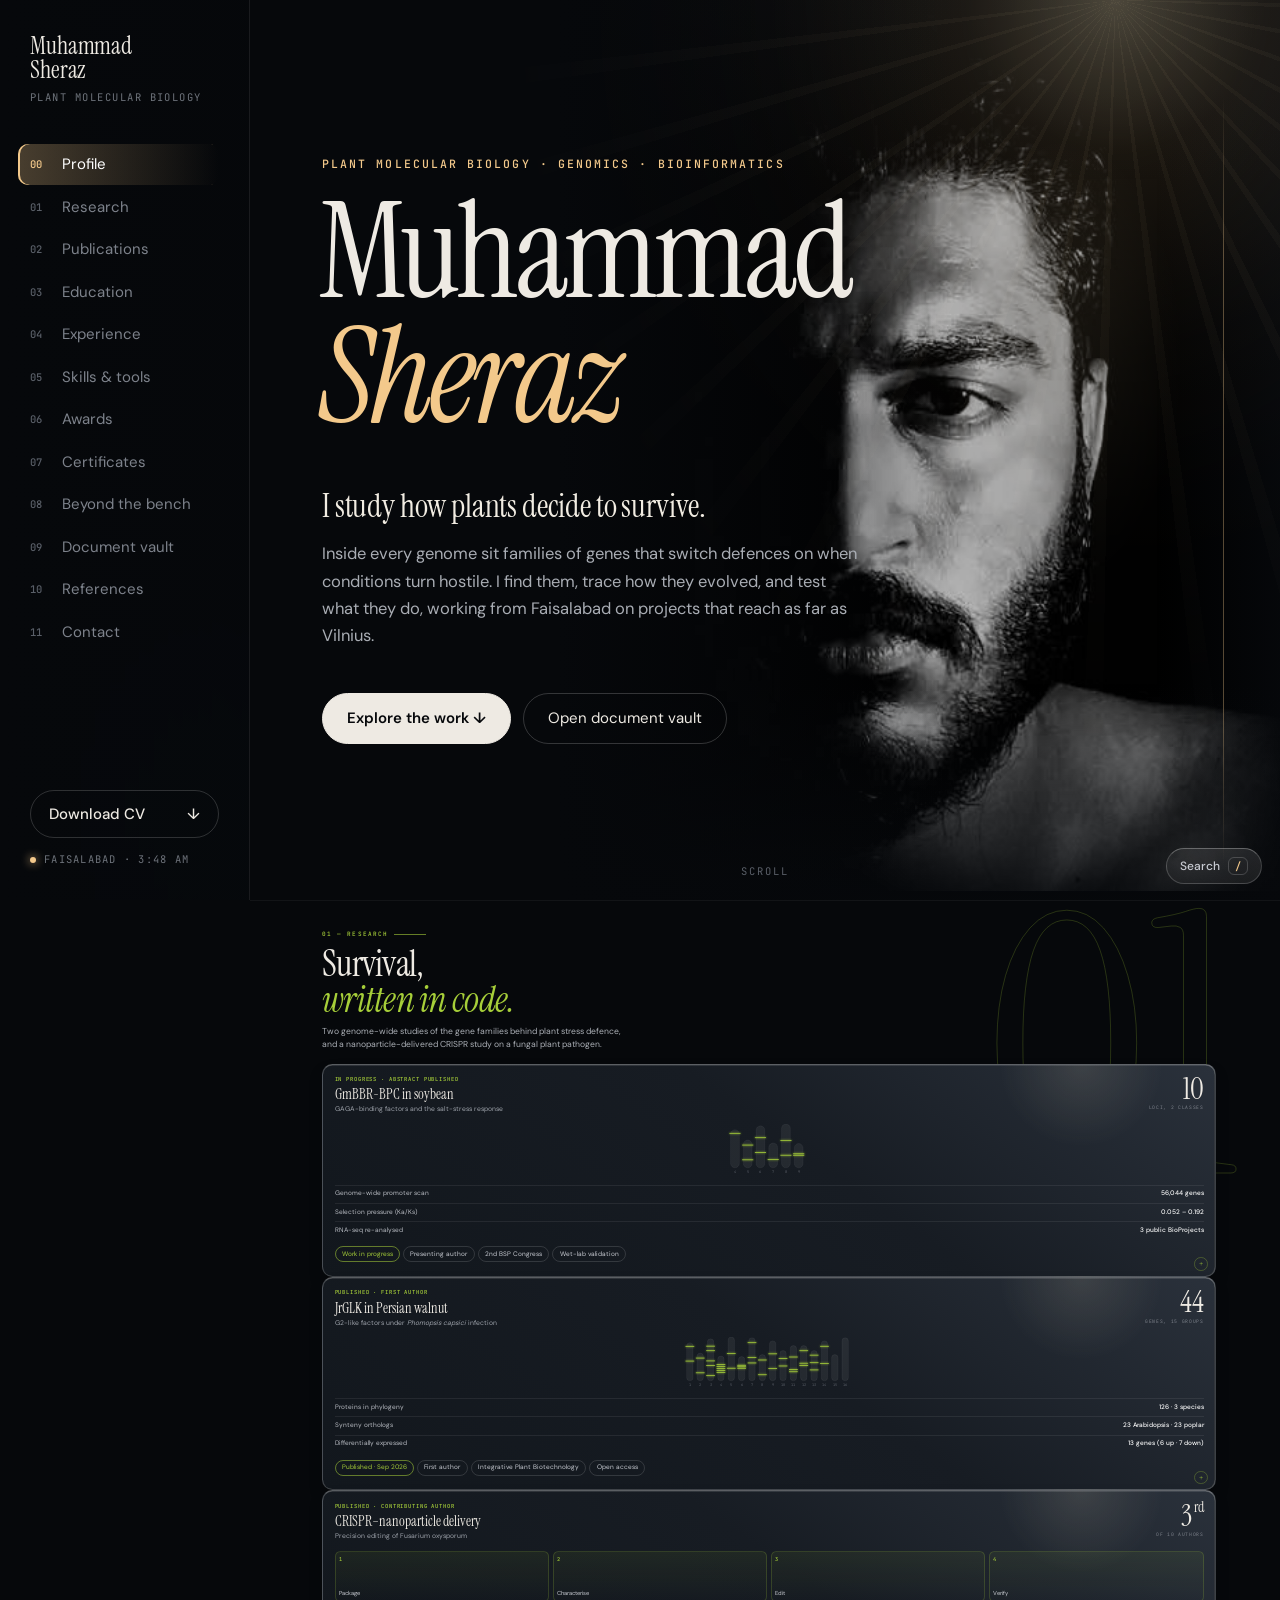
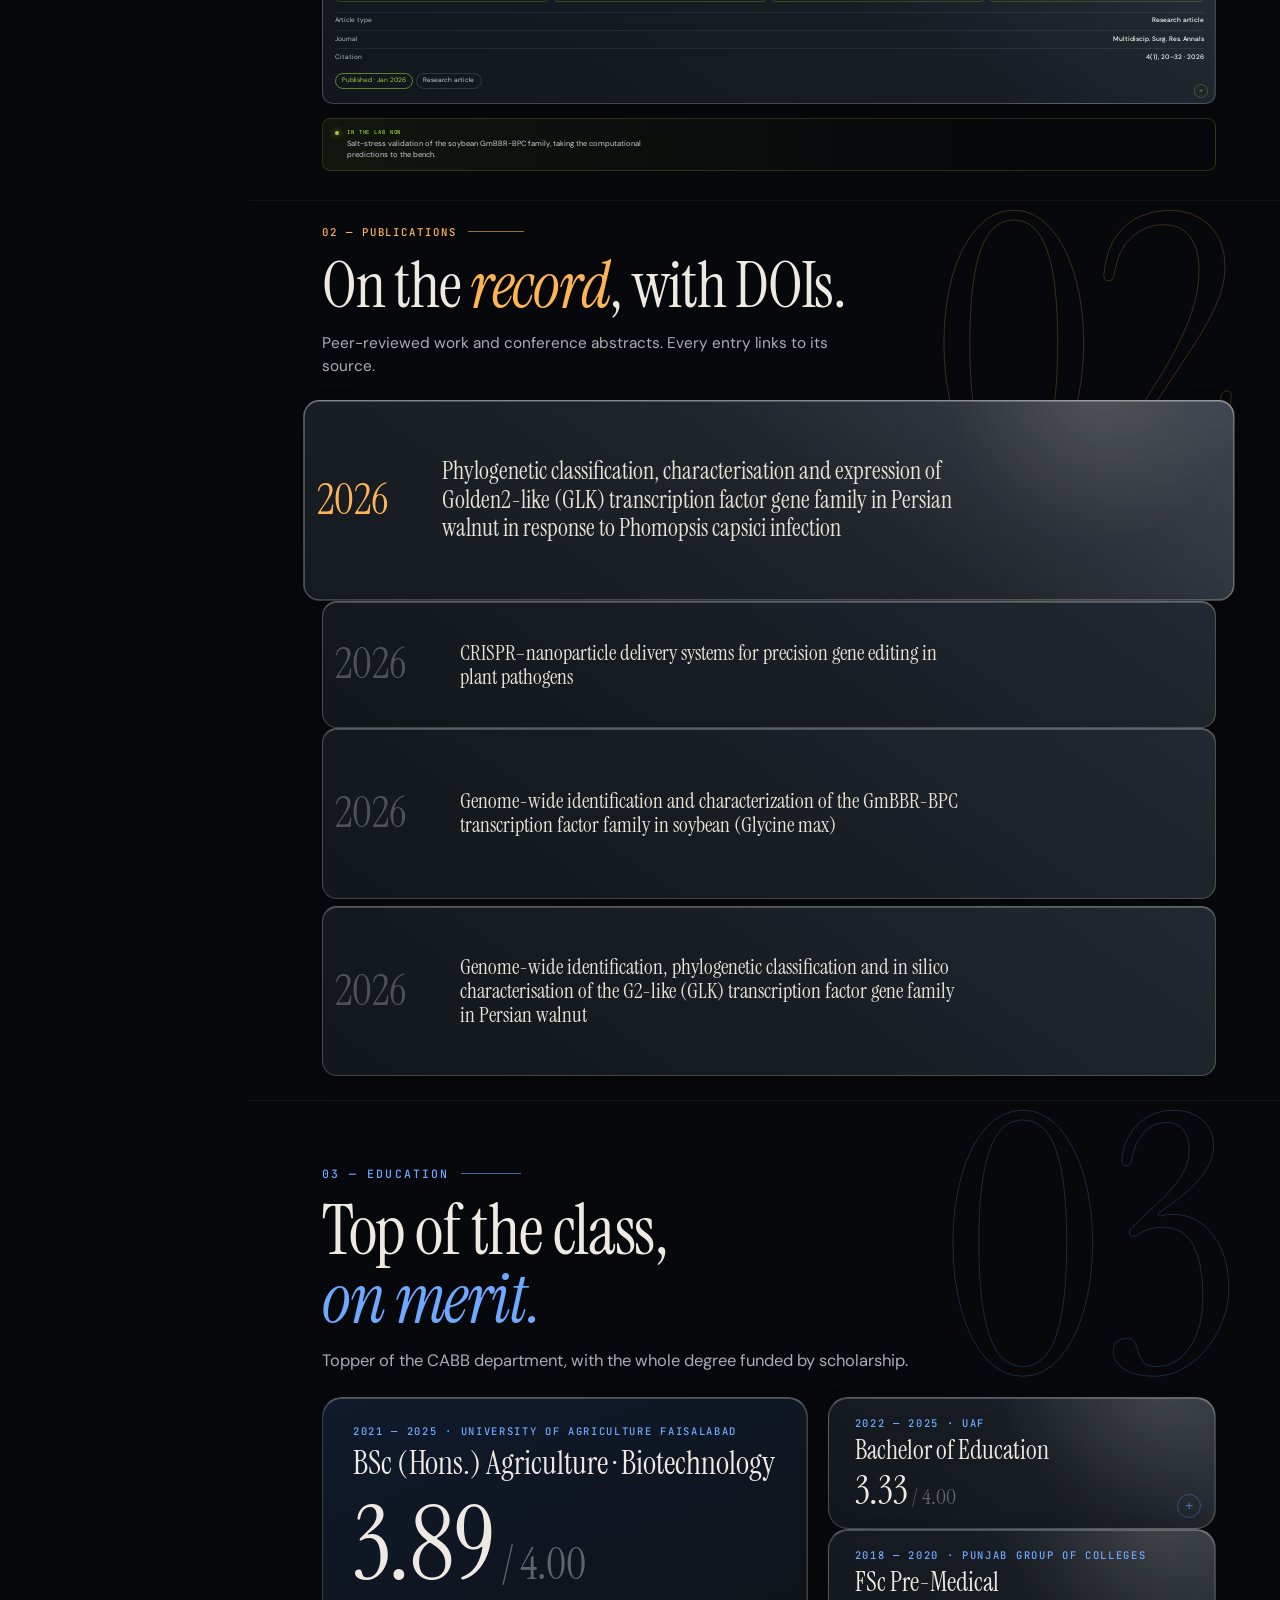
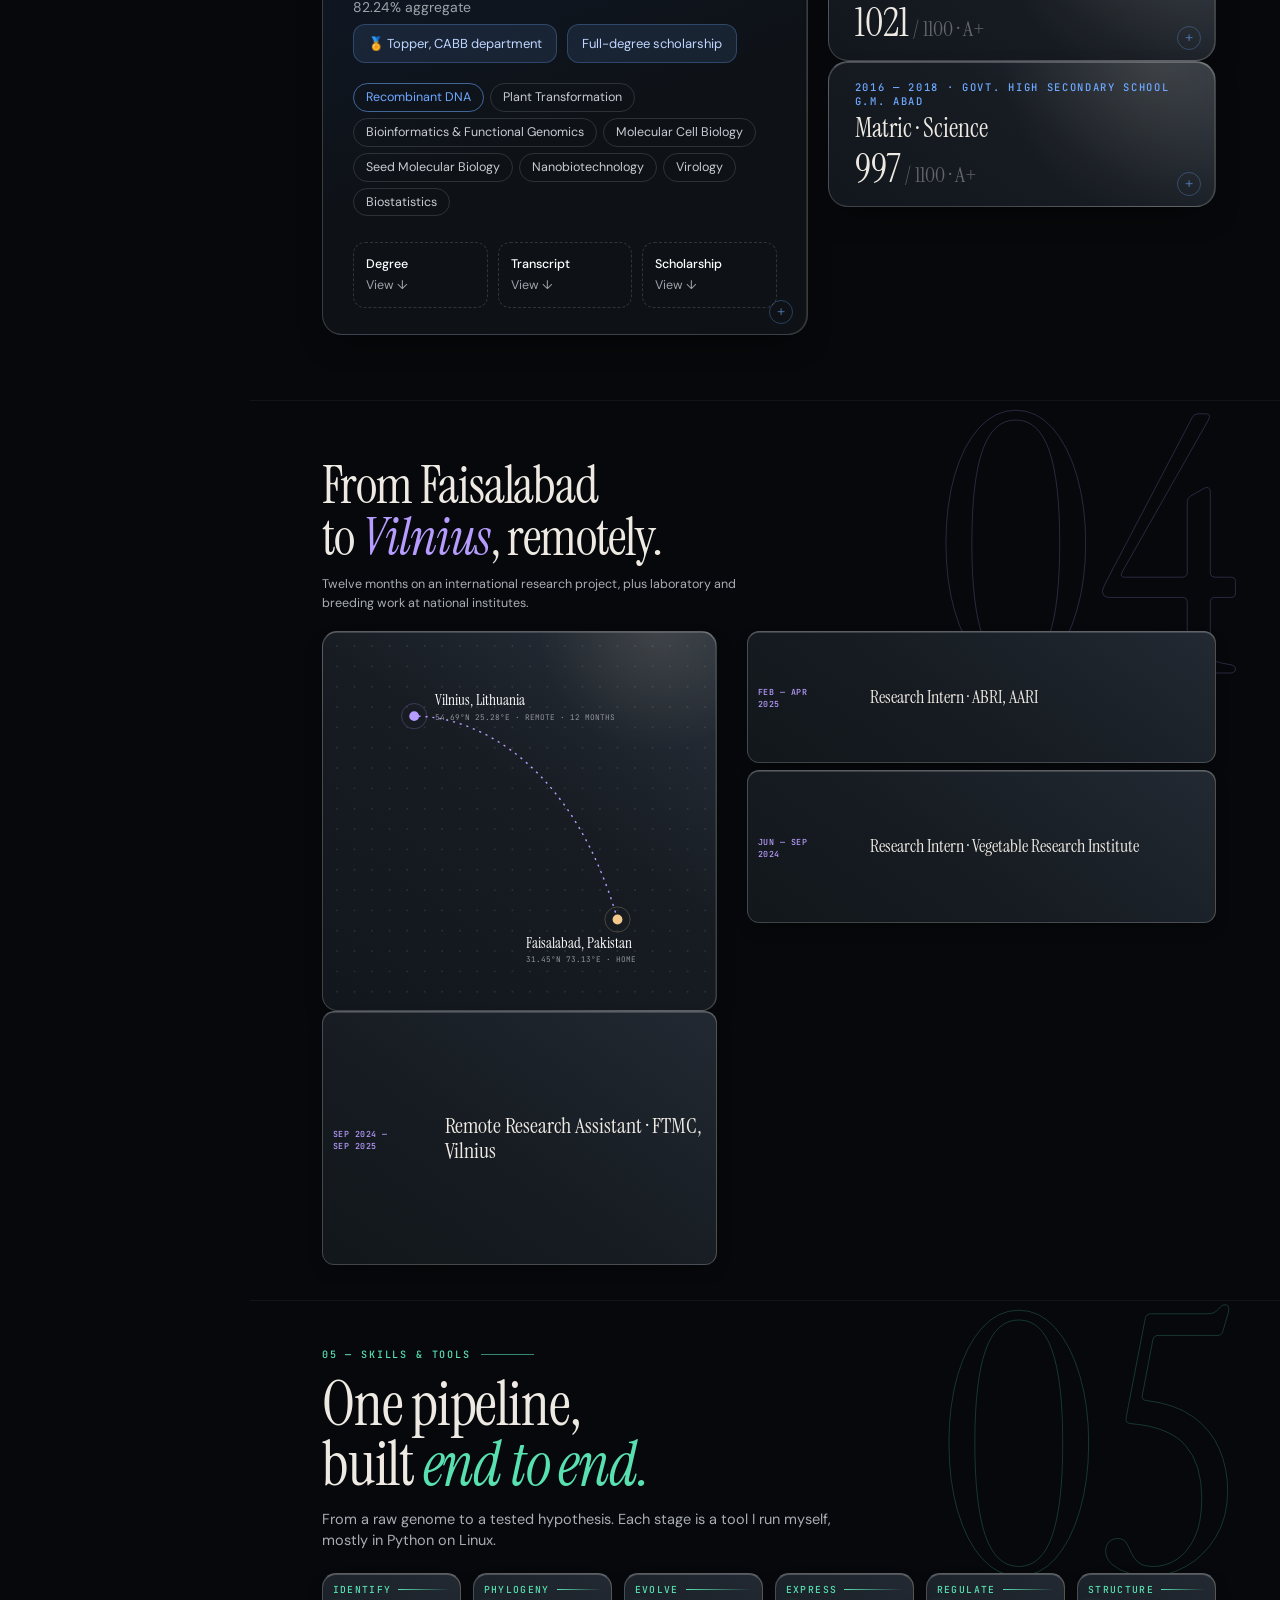
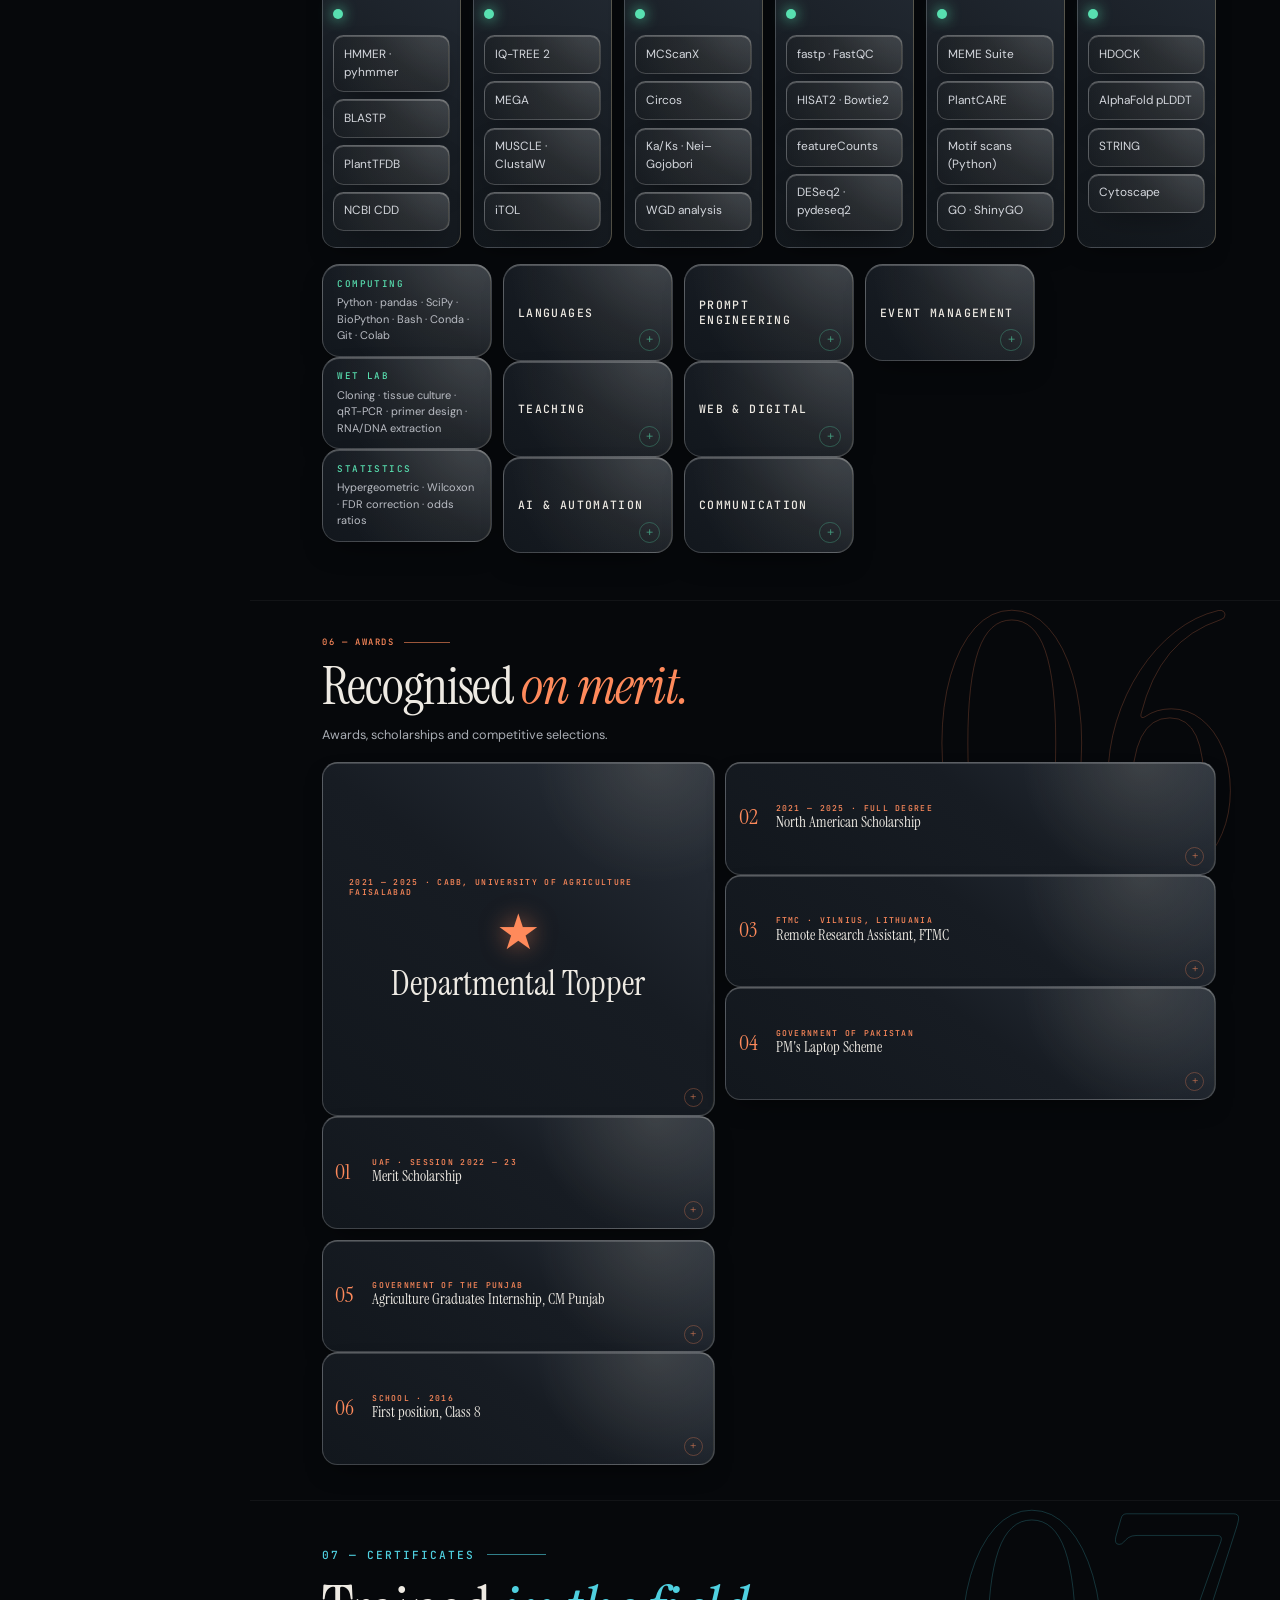
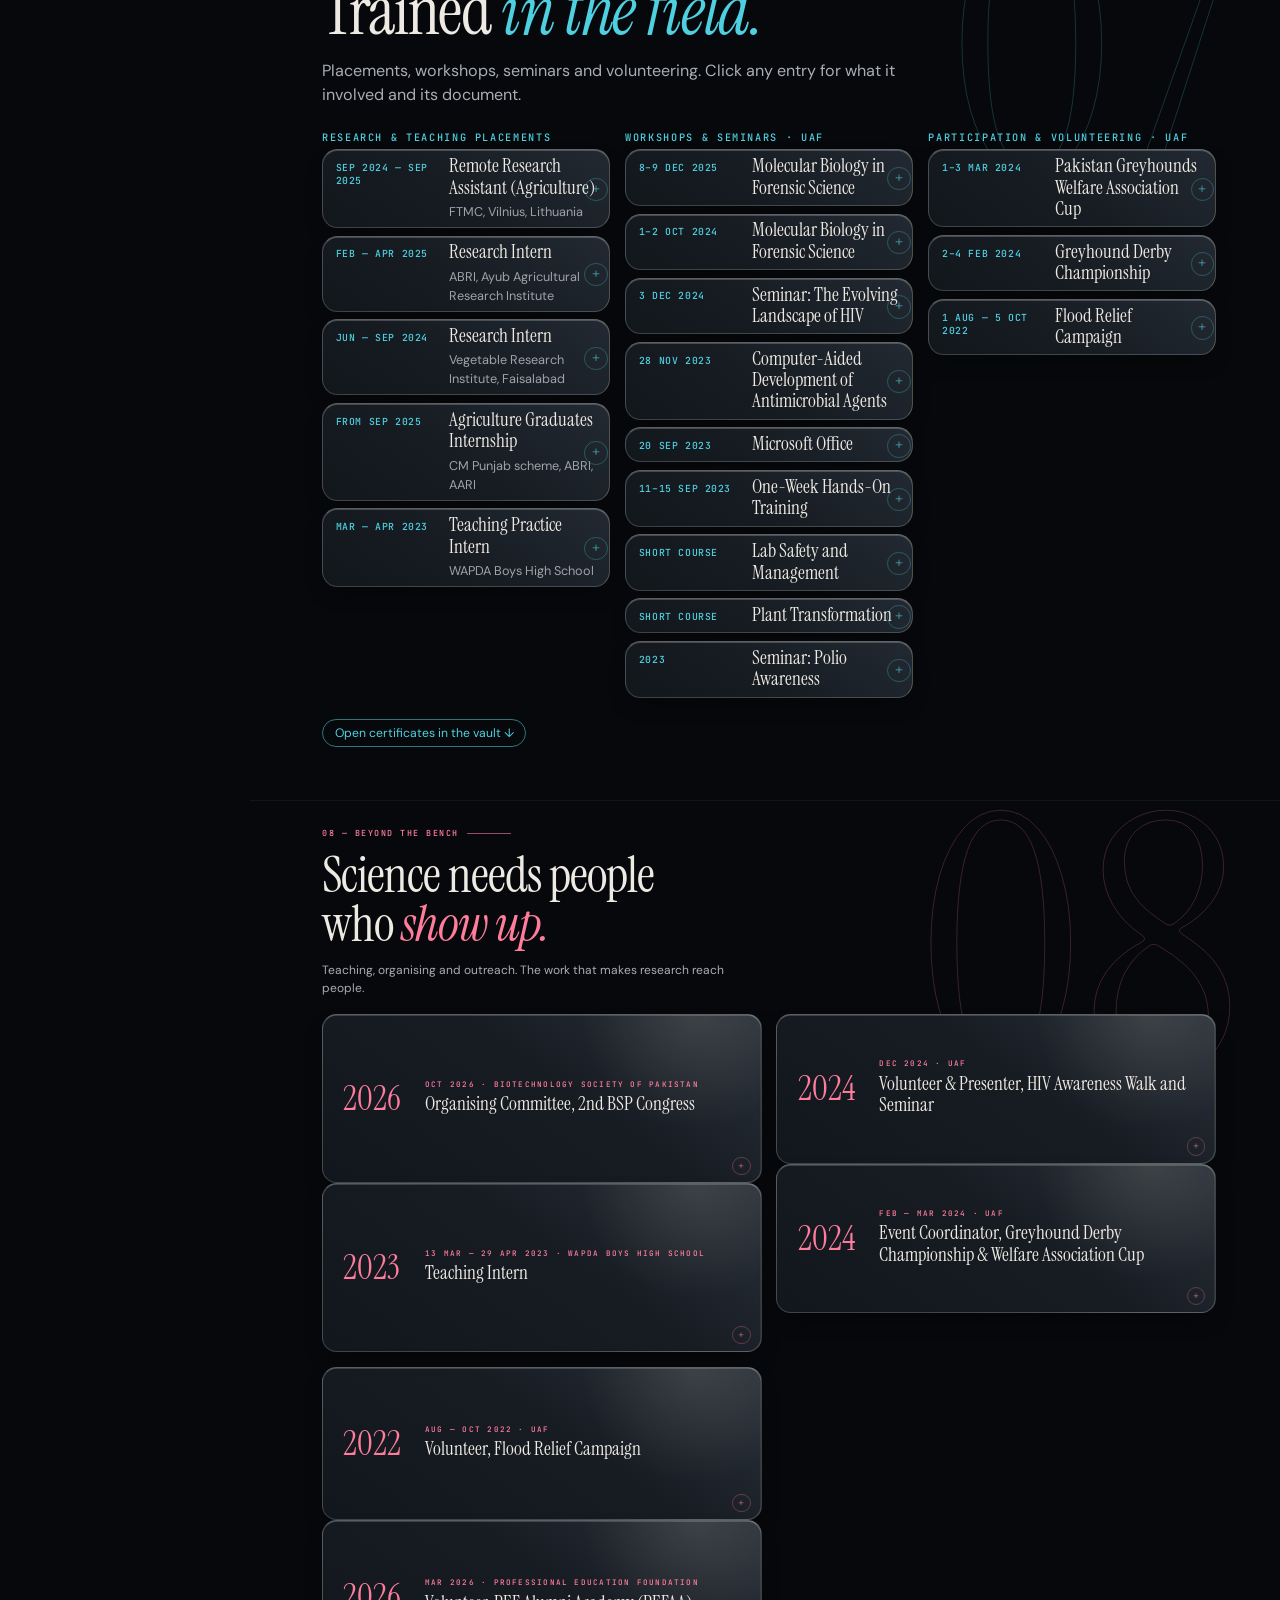
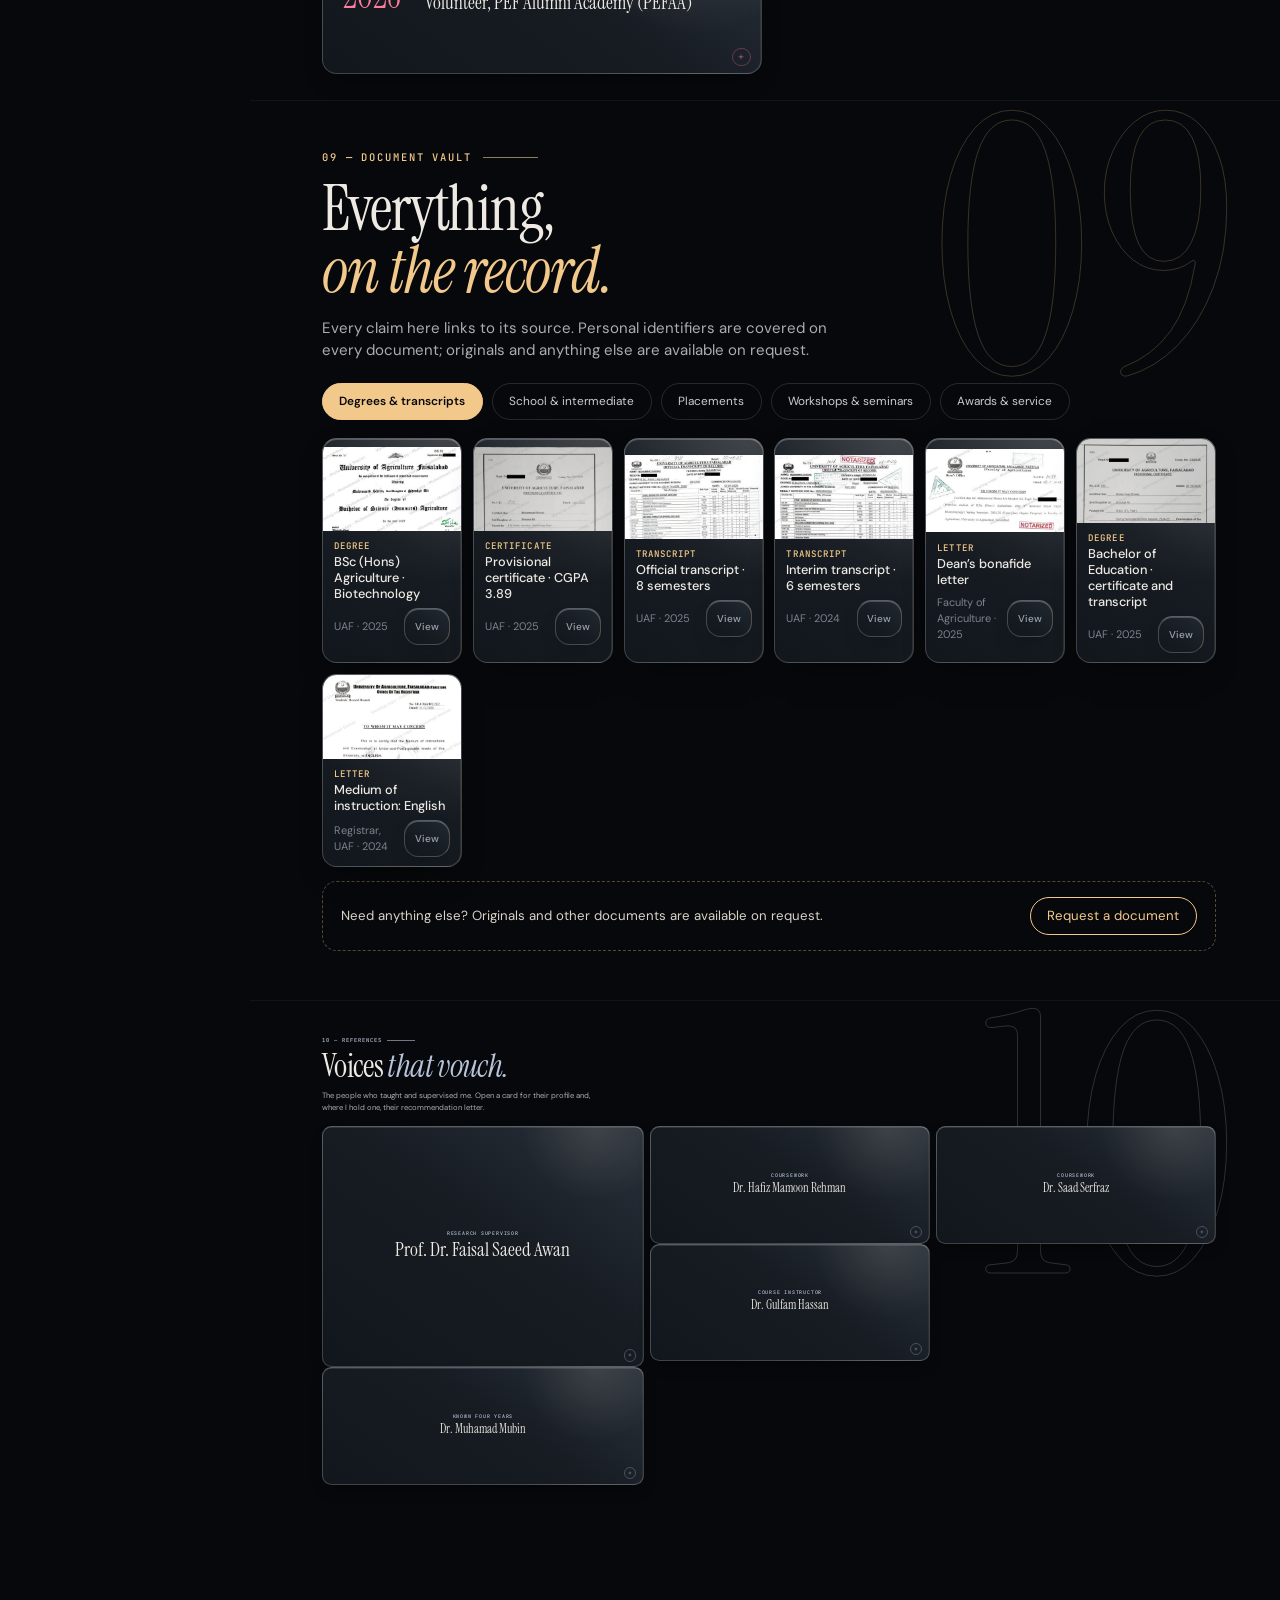
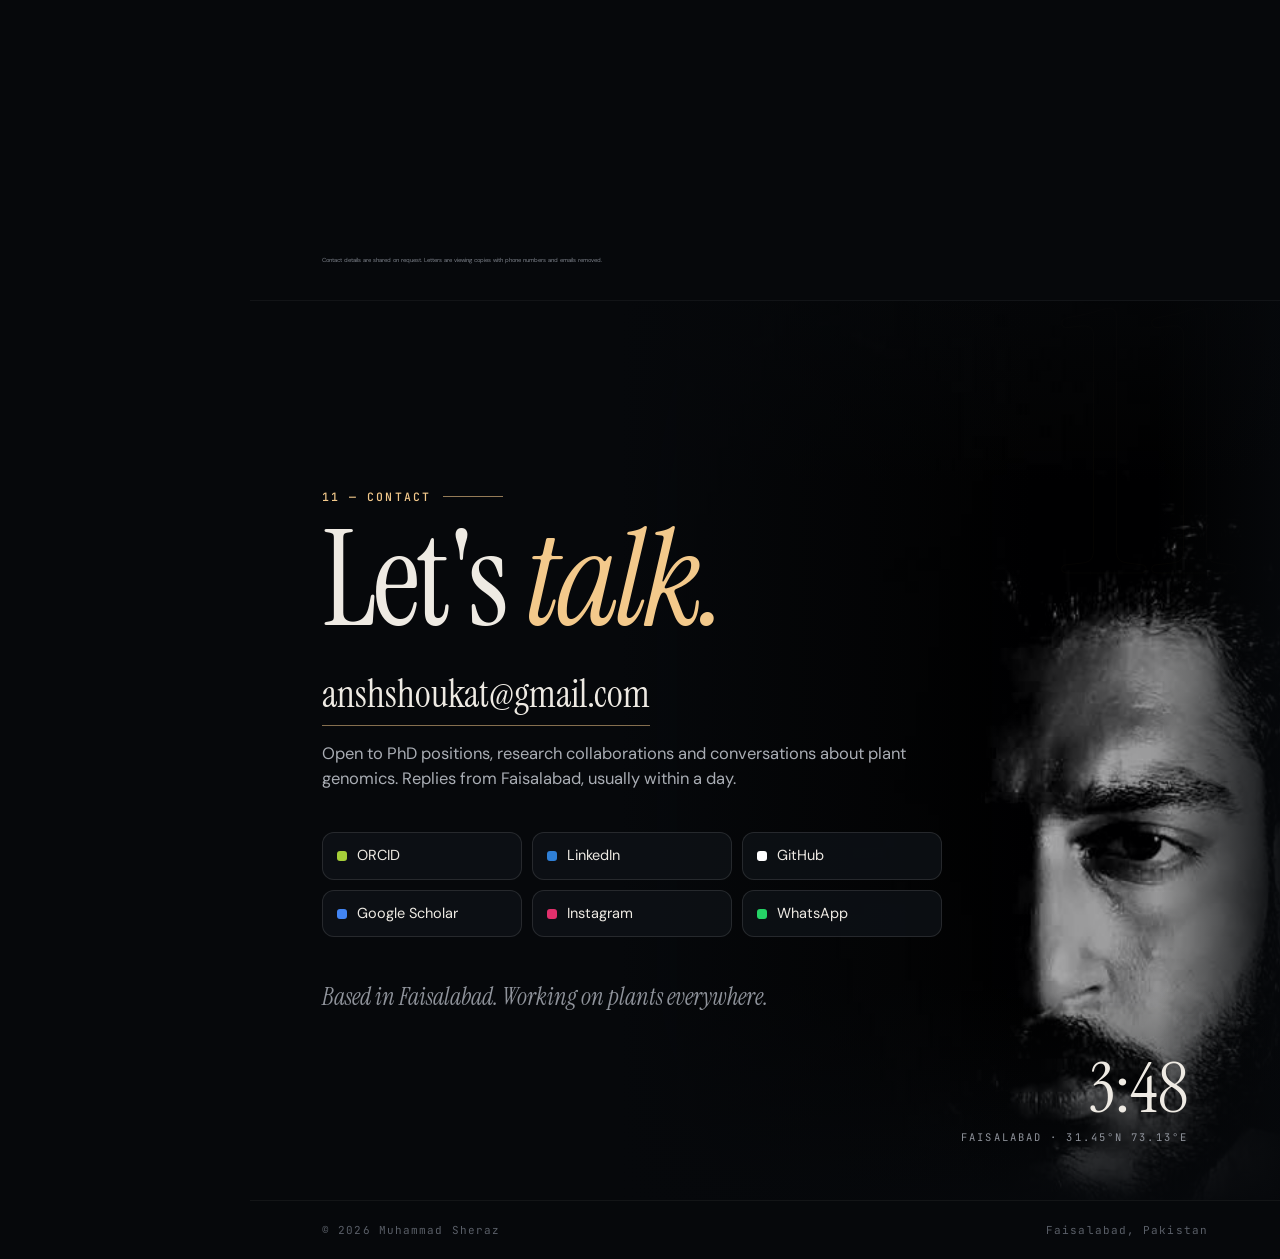
==== portfolio/index.html @ 45813b87 "Flip cards: heading on the front, details on the back, full popup on second tap / click; build 37 Co" ====
<!doctype html><html lang="en" class="no-js"><head><meta charset="utf-8"><meta name="build" content="37"><meta name="viewport" content="width=device-width,initial-scale=1,viewport-fit=cover"><meta name="color-scheme" content="dark"><meta name="theme-color" content="#06080B">
<title>Muhammad Sheraz · Plant molecular biology &amp; genomics</title>
<meta name="description" content="Portfolio of Muhammad Sheraz, plant molecular biologist and computational genomicist. Research on transcription factor gene families, publications, education, experience and documents.">
<meta property="og:title" content="Muhammad Sheraz · Plant molecular biology &amp; genomics"><meta property="og:description" content="First-author genome-wide study in Persian walnut. Research, publications, education and documents in one place."><meta property="og:type" content="website"><meta property="og:image" content="https://muhammad5heraz.github.io/portfolio/assets/og.jpg"><meta name="twitter:card" content="summary_large_image">
<meta name="robots" content="noindex,nofollow"><link rel="icon" href="data:image/svg+xml,%3Csvg xmlns='http://www.w3.org/2000/svg' viewBox='0 0 32 32'%3E%3Crect width='32' height='32' rx='9' fill='%2306080B'/%3E%3Ccircle cx='16' cy='16' r='9' fill='none' stroke='%23F3C98B' stroke-width='2'/%3E%3C/svg%3E">
<link rel="preload" as="font" type="font/woff2" href="fonts/instrument-serif-latin-400-normal.woff2" crossorigin><link rel="preload" as="font" type="font/woff2" href="fonts/instrument-serif-latin-400-italic.woff2" crossorigin><link rel="preload" as="font" type="font/woff2" href="fonts/dm-sans-latin-400-normal.woff2" crossorigin><link rel="preload" as="font" type="font/woff2" href="fonts/dm-sans-latin-500-normal.woff2" crossorigin><style>@font-face{font-family:'Instrument Serif';font-style:normal;font-weight:400;font-display:swap;src:url(fonts/instrument-serif-latin-400-normal.woff2) format('woff2')}@font-face{font-family:'Instrument Serif';font-style:italic;font-weight:400;font-display:swap;src:url(fonts/instrument-serif-latin-400-italic.woff2) format('woff2')}@font-face{font-family:'DM Sans';font-style:normal;font-weight:400;font-display:swap;src:url(fonts/dm-sans-latin-400-normal.woff2) format('woff2')}@font-face{font-family:'DM Sans';font-style:normal;font-weight:500;font-display:swap;src:url(fonts/dm-sans-latin-500-normal.woff2) format('woff2')}@font-face{font-family:'DM Sans';font-style:normal;font-weight:600;font-display:swap;src:url(fonts/dm-sans-latin-600-normal.woff2) format('woff2')}@font-face{font-family:'JetBrains Mono';font-style:normal;font-weight:400;font-display:swap;src:url(fonts/jetbrains-mono-latin-400-normal.woff2) format('woff2')}@font-face{font-family:'JetBrains Mono';font-style:normal;font-weight:500;font-display:swap;src:url(fonts/jetbrains-mono-latin-500-normal.woff2) format('woff2')}</style><link rel="stylesheet" href="style.css?v=37"><script type="application/ld+json">{"@context":"https://schema.org","@type":"Person","name":"Muhammad Sheraz","jobTitle":"Plant molecular biologist and computational genomicist","url":"https://muhammad5heraz.github.io/portfolio/","sameAs":["https://orcid.org/0009-0007-3877-2232","https://www.linkedin.com/in/muhammad-sheraz-9138302b9","https://github.com/Muhammad5heraz","https://scholar.google.com/citations?user=5pSvq1QAAAAJ"],"alumniOf":{"@type":"CollegeOrUniversity","name":"University of Agriculture Faisalabad"},"address":{"@type":"PostalAddress","addressLocality":"Faisalabad","addressCountry":"PK"},"knowsAbout":["Plant genomics","Transcription factor gene families","Bioinformatics","RNA-seq","Comparative genomics"]}</script></head><body><div id="prog" aria-hidden="true"></div><div id="glow" aria-hidden="true"></div><div id="sun" aria-hidden="true"><i class="wash"></i><i class="cool"></i><i class="mid"></i><i class="rays"></i><i class="core"></i></div>
<header class="top"><b>Sheraz</b><nav><a href="#profile" data-ch="profile">Profile</a><a href="#research" data-ch="research">Research</a><a href="#publications" data-ch="publications">Publications</a><a href="#education" data-ch="education">Education</a><a href="#experience" data-ch="experience">Experience</a><a href="#skills" data-ch="skills">Skills &amp; tools</a><a href="#awards" data-ch="awards">Awards</a><a href="#certificates" data-ch="certificates">Certificates</a><a href="#beyond" data-ch="beyond">Beyond the bench</a><a href="#vault" data-ch="vault">Document vault</a><a href="#references" data-ch="references">References</a><a href="#contact" data-ch="contact">Contact</a></nav></header><aside class="rail"><div class="nm">Muhammad<br>Sheraz</div><div class="rl">Plant molecular biology</div><ol><li><a href="#profile" data-ch="profile"><b>00</b>Profile</a></li><li><a href="#research" data-ch="research"><b>01</b>Research</a></li><li><a href="#publications" data-ch="publications"><b>02</b>Publications</a></li><li><a href="#education" data-ch="education"><b>03</b>Education</a></li><li><a href="#experience" data-ch="experience"><b>04</b>Experience</a></li><li><a href="#skills" data-ch="skills"><b>05</b>Skills &amp; tools</a></li><li><a href="#awards" data-ch="awards"><b>06</b>Awards</a></li><li><a href="#certificates" data-ch="certificates"><b>07</b>Certificates</a></li><li><a href="#beyond" data-ch="beyond"><b>08</b>Beyond the bench</a></li><li><a href="#vault" data-ch="vault"><b>09</b>Document vault</a></li><li><a href="#references" data-ch="references"><b>10</b>References</a></li><li><a href="#contact" data-ch="contact"><b>11</b>Contact</a></li></ol><a class="cv" href="assets/Muhammad_Sheraz_CV.pdf" target="_blank" rel="noopener"><span>Download CV</span><span>↓</span></a><div class="ck"><i></i><span data-clock="rail">Faisalabad</span></div></aside><main><section class="ch" id="profile"><img class="bg" src="assets/portrait.jpg" alt="Portrait of Muhammad Sheraz" fetchpriority="high"><div class="vig"></div>
<div class="h-in"><div class="hk">Plant molecular biology · Genomics · Bioinformatics</div>
<h1><span><i>Muhammad</i></span><span><i>Sheraz</i></span></h1>
<div class="bio"><p class="lede">I study how plants decide to survive.</p><p class="rest">Inside every genome sit families of genes that switch defences on when conditions turn hostile. I find them, trace how they evolved, and test what they do, working from Faisalabad on projects that reach as far as Vilnius.</p></div>
<div class="cta"><a class="btn pr" href="#research">Explore the work ↓</a><a class="btn" href="#vault">Open document vault</a></div>
<div class="frame"></div><div class="scroll">SCROLL</div></div><nav class="fan" aria-label="Chapters"><a href="#research" style="--a:-90deg;--o:0;--c:#A6CE39;--i:0"><b>01</b>Research</a><a href="#publications" style="--a:-72deg;--o:1;--c:#FFB454;--i:1"><b>02</b>Papers</a><a href="#education" style="--a:-54deg;--o:0;--c:#6EA8FF;--i:2"><b>03</b>Degree</a><a href="#experience" style="--a:-36deg;--o:1;--c:#B79CFF;--i:3"><b>04</b>Work</a><a href="#skills" style="--a:-18deg;--o:0;--c:#58E0B0;--i:4"><b>05</b>Skills</a><a href="#awards" style="--a:0deg;--o:1;--c:#FF8A5B;--i:5"><b>06</b>Awards</a><a href="#certificates" style="--a:18deg;--o:0;--c:#4FD0E0;--i:6"><b>07</b>Certs</a><a href="#beyond" style="--a:36deg;--o:1;--c:#FF7D9C;--i:7"><b>08</b>Life</a><a href="#vault" style="--a:54deg;--o:0;--c:#F3C98B;--i:8"><b>09</b>Vault</a><a href="#references" style="--a:72deg;--o:1;--c:#B8C4D9;--i:9"><b>10</b>Refs</a><a href="#contact" style="--a:90deg;--o:0;--c:#F3C98B;--i:10"><b>11</b>Contact</a></nav></section><section class="ch" id="research" style="--ac:#A6CE39"><div class="ghost" aria-hidden="true">01</div><div class="fit"><div class="kick rv">01 — Research</div><h2 class="rv" style="--d:1">Survival,<br><i>written in code.</i></h2><p class="lead rv" style="--d:2">Two genome-wide studies of the gene families behind plant stress defence, and a nanoparticle-delivered CRISPR study on a fungal plant pathogen.</p>
<div class="body two three">
<article class="card rc rv" style="--d:3" data-d="soy" tabindex="0" role="button"><div class="small">In progress · abstract published</div><h3>GmBBR-BPC in soybean</h3><p>GAGA-binding factors and the salt-stress response</p><div class="big"><b data-count="10">10</b><span>LOCI, 2 CLASSES</span></div><div class="ideo" style="padding:0 30%"><svg viewBox="0 0 192 130" preserveAspectRatio="xMidYMax meet" role="img" aria-label="Schematic chromosome map"><rect x="0" y="14.450365795458211" width="22" height="95.54963420454179" rx="11" fill="#ffffff10" stroke="#ffffff1c"/><rect class="tk" x="-3" y="22.45036579545821" width="28" height="2" fill="#A6CE39" style="filter:drop-shadow(0 0 3px #A6CE39)"/><text x="11" y="124" text-anchor="middle" font-size="9" fill="#5A5F68" font-family="JetBrains Mono">4</text><rect x="32" y="40.45864867958021" width="22" height="69.54135132041979" rx="11" fill="#ffffff10" stroke="#ffffff1c"/><rect class="tk" x="29" y="51.917297359160415" width="28" height="2" fill="#A6CE39" style="filter:drop-shadow(0 0 3px #A6CE39)"/><rect class="tk" x="29" y="88.91729735916041" width="28" height="2" fill="#A6CE39" style="filter:drop-shadow(0 0 3px #A6CE39)"/><text x="43" y="124" text-anchor="middle" font-size="9" fill="#5A5F68" font-family="JetBrains Mono">5</text><rect x="64" y="4.67544790197401" width="22" height="105.32455209802599" rx="11" fill="#ffffff10" stroke="#ffffff1c"/><rect class="tk" x="61" y="33.35089580394802" width="28" height="2" fill="#A6CE39" style="filter:drop-shadow(0 0 3px #A6CE39)"/><rect class="tk" x="61" y="70.35089580394802" width="28" height="2" fill="#A6CE39" style="filter:drop-shadow(0 0 3px #A6CE39)"/><text x="75" y="124" text-anchor="middle" font-size="9" fill="#5A5F68" font-family="JetBrains Mono">6</text><rect x="96" y="47.85743269084726" width="22" height="62.14256730915274" rx="11" fill="#ffffff10" stroke="#ffffff1c"/><rect class="tk" x="93" y="88.42973076338905" width="28" height="2" fill="#A6CE39" style="filter:drop-shadow(0 0 3px #A6CE39)"/><text x="107" y="124" text-anchor="middle" font-size="9" fill="#5A5F68" font-family="JetBrains Mono">7</text><rect x="128" y="0.14410377670056107" width="22" height="109.85589622329944" rx="11" fill="#ffffff10" stroke="#ffffff1c"/><rect class="tk" x="125" y="40.43231133010168" width="28" height="2" fill="#A6CE39" style="filter:drop-shadow(0 0 3px #A6CE39)"/><rect class="tk" x="125" y="77.43231133010168" width="28" height="2" fill="#A6CE39" style="filter:drop-shadow(0 0 3px #A6CE39)"/><text x="139" y="124" text-anchor="middle" font-size="9" fill="#5A5F68" font-family="JetBrains Mono">8</text><rect x="160" y="49.220439300120056" width="22" height="60.779560699879944" rx="11" fill="#ffffff10" stroke="#ffffff1c"/><rect class="tk" x="157" y="77.54307510084038" width="28" height="2" fill="#A6CE39" style="filter:drop-shadow(0 0 3px #A6CE39)"/><rect class="tk" x="157" y="73.76351440096045" width="28" height="2" fill="#A6CE39" style="filter:drop-shadow(0 0 3px #A6CE39)"/><text x="171" y="124" text-anchor="middle" font-size="9" fill="#5A5F68" font-family="JetBrains Mono">9</text></svg></div>
<div class="facts"><div>Genome-wide promoter scan<b>56,044 genes</b></div><div>Selection pressure (Ka/Ks)<b>0.052 – 0.192</b></div><div>RNA-seq re-analysed<b>3 public BioProjects</b></div></div>
<div class="tags"><span class="chip a">Work in progress</span><span class="chip">Presenting author</span><span class="chip">2nd BSP Congress</span><span class="chip">Wet-lab validation</span></div></article>
<article class="card rc rv" style="--d:4" data-d="wal" tabindex="0" role="button"><div class="small">Published · first author</div><h3>JrGLK in Persian walnut</h3><p>G2-like factors under <i>Phomopsis capsici</i> infection</p><div class="big"><b data-count="44">44</b><span>GENES, 15 GROUPS</span></div><div class="ideo"><svg viewBox="0 0 416 130" preserveAspectRatio="xMidYMax meet" role="img" aria-label="Schematic chromosome map"><rect x="0" y="14.450365795458211" width="16" height="95.54963420454179" rx="8" fill="#ffffff10" stroke="#ffffff1c"/><rect class="tk" x="-3" y="22.45036579545821" width="22" height="2" fill="#A6CE39" style="filter:drop-shadow(0 0 3px #A6CE39)"/><rect class="tk" x="-3" y="59.45036579545821" width="22" height="2" fill="#A6CE39" style="filter:drop-shadow(0 0 3px #A6CE39)"/><text x="8" y="124" text-anchor="middle" font-size="9" fill="#5A5F68" font-family="JetBrains Mono">1</text><rect x="26" y="40.45864867958021" width="16" height="69.54135132041979" rx="8" fill="#ffffff10" stroke="#ffffff1c"/><rect class="tk" x="23" y="51.917297359160415" width="22" height="2" fill="#A6CE39" style="filter:drop-shadow(0 0 3px #A6CE39)"/><rect class="tk" x="23" y="88.91729735916041" width="22" height="2" fill="#A6CE39" style="filter:drop-shadow(0 0 3px #A6CE39)"/><text x="34" y="124" text-anchor="middle" font-size="9" fill="#5A5F68" font-family="JetBrains Mono">2</text><rect x="52" y="4.67544790197401" width="16" height="105.32455209802599" rx="8" fill="#ffffff10" stroke="#ffffff1c"/><rect class="tk" x="49" y="33.35089580394802" width="22" height="2" fill="#A6CE39" style="filter:drop-shadow(0 0 3px #A6CE39)"/><rect class="tk" x="49" y="70.35089580394802" width="22" height="2" fill="#A6CE39" style="filter:drop-shadow(0 0 3px #A6CE39)"/><rect class="tk" x="49" y="22.02634370592203" width="22" height="2" fill="#A6CE39" style="filter:drop-shadow(0 0 3px #A6CE39)"/><rect class="tk" x="49" y="59.02634370592203" width="22" height="2" fill="#A6CE39" style="filter:drop-shadow(0 0 3px #A6CE39)"/><rect class="tk" x="49" y="96.02634370592203" width="22" height="2" fill="#A6CE39" style="filter:drop-shadow(0 0 3px #A6CE39)"/><text x="60" y="124" text-anchor="middle" font-size="9" fill="#5A5F68" font-family="JetBrains Mono">3</text><rect x="78" y="47.85743269084726" width="16" height="62.14256730915274" rx="8" fill="#ffffff10" stroke="#ffffff1c"/><rect class="tk" x="75" y="88.42973076338905" width="22" height="2" fill="#A6CE39" style="filter:drop-shadow(0 0 3px #A6CE39)"/><rect class="tk" x="75" y="83.2871634542363" width="22" height="2" fill="#A6CE39" style="filter:drop-shadow(0 0 3px #A6CE39)"/><rect class="tk" x="75" y="78.14459614508357" width="22" height="2" fill="#A6CE39" style="filter:drop-shadow(0 0 3px #A6CE39)"/><rect class="tk" x="75" y="73.00202883593083" width="22" height="2" fill="#A6CE39" style="filter:drop-shadow(0 0 3px #A6CE39)"/><rect class="tk" x="75" y="67.85946152677809" width="22" height="2" fill="#A6CE39" style="filter:drop-shadow(0 0 3px #A6CE39)"/><text x="86" y="124" text-anchor="middle" font-size="9" fill="#5A5F68" font-family="JetBrains Mono">4</text><rect x="104" y="0.14410377670056107" width="16" height="109.85589622329944" rx="8" fill="#ffffff10" stroke="#ffffff1c"/><rect class="tk" x="101" y="40.43231133010168" width="22" height="2" fill="#A6CE39" style="filter:drop-shadow(0 0 3px #A6CE39)"/><rect class="tk" x="101" y="77.43231133010168" width="22" height="2" fill="#A6CE39" style="filter:drop-shadow(0 0 3px #A6CE39)"/><text x="112" y="124" text-anchor="middle" font-size="9" fill="#5A5F68" font-family="JetBrains Mono">5</text><rect x="130" y="49.220439300120056" width="16" height="60.779560699879944" rx="8" fill="#ffffff10" stroke="#ffffff1c"/><rect class="tk" x="127" y="77.54307510084038" width="22" height="2" fill="#A6CE39" style="filter:drop-shadow(0 0 3px #A6CE39)"/><rect class="tk" x="127" y="73.76351440096045" width="22" height="2" fill="#A6CE39" style="filter:drop-shadow(0 0 3px #A6CE39)"/><rect class="tk" x="127" y="69.98395370108051" width="22" height="2" fill="#A6CE39" style="filter:drop-shadow(0 0 3px #A6CE39)"/><text x="138" y="124" text-anchor="middle" font-size="9" fill="#5A5F68" font-family="JetBrains Mono">6</text><rect x="156" y="2.0399432493364316" width="16" height="107.96005675066357" rx="8" fill="#ffffff10" stroke="#ffffff1c"/><rect class="tk" x="153" y="64.15977299734573" width="22" height="2" fill="#A6CE39" style="filter:drop-shadow(0 0 3px #A6CE39)"/><rect class="tk" x="153" y="13.199716246682158" width="22" height="2" fill="#A6CE39" style="filter:drop-shadow(0 0 3px #A6CE39)"/><rect class="tk" x="153" y="50.19971624668216" width="22" height="2" fill="#A6CE39" style="filter:drop-shadow(0 0 3px #A6CE39)"/><text x="164" y="124" text-anchor="middle" font-size="9" fill="#5A5F68" font-family="JetBrains Mono">7</text><rect x="182" y="44.191644339716945" width="16" height="65.80835566028306" rx="8" fill="#ffffff10" stroke="#ffffff1c"/><rect class="tk" x="179" y="56.7247990574525" width="22" height="2" fill="#A6CE39" style="filter:drop-shadow(0 0 3px #A6CE39)"/><rect class="tk" x="179" y="93.7247990574525" width="22" height="2" fill="#A6CE39" style="filter:drop-shadow(0 0 3px #A6CE39)"/><text x="190" y="124" text-anchor="middle" font-size="9" fill="#5A5F68" font-family="JetBrains Mono">8</text><rect x="208" y="9.867763533841412" width="16" height="100.13223646615859" rx="8" fill="#ffffff10" stroke="#ffffff1c"/><rect class="tk" x="205" y="41.20658120304847" width="22" height="2" fill="#A6CE39" style="filter:drop-shadow(0 0 3px #A6CE39)"/><rect class="tk" x="205" y="78.20658120304847" width="22" height="2" fill="#A6CE39" style="filter:drop-shadow(0 0 3px #A6CE39)"/><text x="216" y="124" text-anchor="middle" font-size="9" fill="#5A5F68" font-family="JetBrains Mono">9</text><rect x="234" y="34.08459429432767" width="16" height="75.91540570567233" rx="8" fill="#ffffff10" stroke="#ffffff1c"/><rect class="tk" x="231" y="71.76134864894905" width="22" height="2" fill="#A6CE39" style="filter:drop-shadow(0 0 3px #A6CE39)"/><rect class="tk" x="231" y="52.845942943276725" width="22" height="2" fill="#A6CE39" style="filter:drop-shadow(0 0 3px #A6CE39)"/><text x="242" y="124" text-anchor="middle" font-size="9" fill="#5A5F68" font-family="JetBrains Mono">10</text><rect x="260" y="21.582898681721716" width="16" height="88.41710131827828" rx="8" fill="#ffffff10" stroke="#ffffff1c"/><rect class="tk" x="257" y="80.66318945377373" width="22" height="2" fill="#A6CE39" style="filter:drop-shadow(0 0 3px #A6CE39)"/><rect class="tk" x="257" y="49.24608813549544" width="22" height="2" fill="#A6CE39" style="filter:drop-shadow(0 0 3px #A6CE39)"/><rect class="tk" x="257" y="86.24608813549544" width="22" height="2" fill="#A6CE39" style="filter:drop-shadow(0 0 3px #A6CE39)"/><text x="268" y="124" text-anchor="middle" font-size="9" fill="#5A5F68" font-family="JetBrains Mono">11</text><rect x="286" y="21.539301366127404" width="16" height="88.4606986338726" rx="8" fill="#ffffff10" stroke="#ffffff1c"/><rect class="tk" x="283" y="64.85371229514664" width="22" height="2" fill="#A6CE39" style="filter:drop-shadow(0 0 3px #A6CE39)"/><rect class="tk" x="283" y="33.39301366127404" width="22" height="2" fill="#A6CE39" style="filter:drop-shadow(0 0 3px #A6CE39)"/><rect class="tk" x="283" y="70.39301366127404" width="22" height="2" fill="#A6CE39" style="filter:drop-shadow(0 0 3px #A6CE39)"/><text x="294" y="124" text-anchor="middle" font-size="9" fill="#5A5F68" font-family="JetBrains Mono">12</text><rect x="312" y="34.12529659056901" width="16" height="75.87470340943099" rx="8" fill="#ffffff10" stroke="#ffffff1c"/><rect class="tk" x="309" y="63.50355908682809" width="22" height="2" fill="#A6CE39" style="filter:drop-shadow(0 0 3px #A6CE39)"/><rect class="tk" x="309" y="44.6288556773971" width="22" height="2" fill="#A6CE39" style="filter:drop-shadow(0 0 3px #A6CE39)"/><rect class="tk" x="309" y="81.6288556773971" width="22" height="2" fill="#A6CE39" style="filter:drop-shadow(0 0 3px #A6CE39)"/><text x="320" y="124" text-anchor="middle" font-size="9" fill="#5A5F68" font-family="JetBrains Mono">13</text><rect x="338" y="9.832659036555583" width="16" height="100.16734096344442" rx="8" fill="#ffffff10" stroke="#ffffff1c"/><rect class="tk" x="335" y="65.49393132900025" width="22" height="2" fill="#A6CE39" style="filter:drop-shadow(0 0 3px #A6CE39)"/><rect class="tk" x="335" y="22.32659036555583" width="22" height="2" fill="#A6CE39" style="filter:drop-shadow(0 0 3px #A6CE39)"/><text x="346" y="124" text-anchor="middle" font-size="9" fill="#5A5F68" font-family="JetBrains Mono">14</text><rect x="364" y="44.218819972530326" width="16" height="65.78118002746967" rx="8" fill="#ffffff10" stroke="#ffffff1c"/><text x="372" y="124" text-anchor="middle" font-size="9" fill="#5A5F68" font-family="JetBrains Mono">15</text><rect x="390" y="2.0225010412500524" width="16" height="107.97749895874995" rx="8" fill="#ffffff10" stroke="#ffffff1c"/><text x="398" y="124" text-anchor="middle" font-size="9" fill="#5A5F68" font-family="JetBrains Mono">16</text></svg></div>
<div class="facts"><div>Proteins in phylogeny<b>126 · 3 species</b></div><div>Synteny orthologs<b>23 Arabidopsis · 23 poplar</b></div><div>Differentially expressed<b>13 genes (6 up · 7 down)</b></div></div>
<div class="tags"><span class="chip a">Published · Sep 2026</span><span class="chip">First author</span><span class="chip">Integrative Plant Biotechnology</span><span class="chip">Open access</span></div></article>
<article class="card rc rv" style="--d:5" data-d="crispr" tabindex="0" role="button"><div class="small">Published · contributing author</div><h3>CRISPR–nanoparticle delivery</h3><p>Precision editing of Fusarium oxysporum</p><div class="big"><b>3<sup>rd</sup></b><span>OF 10 AUTHORS</span></div>
<div class="ideo flow"><div><i>1</i>Package</div><div><i>2</i>Characterise</div><div><i>3</i>Edit</div><div><i>4</i>Verify</div></div>
<div class="facts"><div>Article type<b>Research article</b></div><div>Journal<b>Multidiscip. Surg. Res. Annals</b></div><div>Citation<b>4(1), 20–32 · 2026</b></div></div>
<div class="tags"><span class="chip a">Published · Jan 2026</span><span class="chip">Research article</span></div></article></div>
<div class="now2 rv"><span class="dotp"></span><div><div class="small">In the lab now</div><p>Salt-stress validation of the soybean GmBBR-BPC family, taking the computational predictions to the bench.</p></div></div></div></section><section class="ch" id="publications" style="--ac:#FFB454"><div class="ghost" aria-hidden="true">02</div><div class="fit"><div class="kick rv">02 — Publications</div><h2 class="rv" style="--d:1">On the <i>record</i>, with DOIs.</h2><p class="lead rv" style="--d:2">Peer-reviewed work and conference abstracts. Every entry links to its source.</p>
<div class="body pl"><div class="r rv f" style="--d:2" data-d="wal" tabindex="0" role="button"><div class="y">2026</div><div><h3>Phylogenetic classification, characterisation and expression of Golden2-like (GLK) transcription factor gene family in Persian walnut in response to Phomopsis capsici infection</h3><div class="v">Integrative Plant Biotechnology · 4(3), 249–266</div><div class="m">Journal article · open access · published 28 Sep 2026</div></div><div class="tgz"><b>First author</b><div class="lk"><a href="https://doi.org/10.55627/pbiotech.004.03.2010" target="_blank" rel="noopener">DOI ↗</a><button data-copy="bib">Cite ⧉</button></div></div></div><div class="r rv" style="--d:3" data-d="crispr" tabindex="0" role="button"><div class="y">2026</div><div><h3>CRISPR–nanoparticle delivery systems for precision gene editing in plant pathogens</h3><div class="v">Multidisciplinary Surgical Research Annals · 4(1), 20–32</div><div class="m">Journal article · published 19 Jan 2026</div></div><div class="tgz"><b>3rd of 10</b><div class="lk"><a href="https://msrajournalreview.com/index.php/Journal/article/view/482" target="_blank" rel="noopener">Read ↗</a><a href="https://scholar.google.com/citations?user=5pSvq1QAAAAJ" target="_blank" rel="noopener">Scholar ↗</a></div></div></div><div class="r rv" style="--d:4" data-d="soy" tabindex="0" role="button"><div class="y">2026</div><div><h3>Genome-wide identification and characterization of the GmBBR-BPC transcription factor family in soybean (Glycine max)</h3><div class="v">2nd Congress of the Biotechnology Society of Pakistan · University of Agriculture Faisalabad · 27–28 Oct 2026</div><div class="m">Conference abstract · manuscript in preparation</div></div><div class="tgz"><b>Presenting author</b><div class="lk"></div></div></div><div class="r rv" style="--d:5" data-d="walabs" tabindex="0" role="button"><div class="y">2026</div><div><h3>Genome-wide identification, phylogenetic classification and in silico characterisation of the G2-like (GLK) transcription factor gene family in Persian walnut</h3><div class="v">Symposium on Recent Advances in Plant Biotechnology · Government College University Faisalabad · 13–14 May 2026</div><div class="m">Conference abstract</div></div><div class="tgz"><b>First author</b><div class="lk"></div></div></div></div>
<pre id="bib" hidden>@article{sheraz2026glk,
  author  = {Sheraz, Muhammad and Ali, Ayesha and Awan, Faisal Saeed},
  title   = {Phylogenetic Classification, Characterization and Expression of Golden2-like (GLK) Transcription Factor Gene Family in Persian Walnut in Response to Phomopsis capsici Infection},
  journal = {Integrative Plant Biotechnology},
  volume  = {4},
  number  = {3},
  pages   = {249--266},
  year    = {2026},
  doi     = {10.55627/pbiotech.004.03.2010}
}</pre></div></section><section class="ch" id="education" style="--ac:#6EA8FF"><div class="ghost" aria-hidden="true">03</div><div class="fit"><div class="kick rv">03 — Education</div><h2 class="rv" style="--d:1">Top of the class,<br><i>on merit.</i></h2><p class="lead rv" style="--d:2">Topper of the CABB department, with the whole degree funded by scholarship.</p>
<div class="body eg"><article class="card e b rv" style="--d:3" data-d="bsc" tabindex="0" role="button"><div class="small">2021 — 2025 · University of Agriculture Faisalabad</div><h3>BSc (Hons.) Agriculture · Biotechnology</h3><div class="g"><span style="font-size:inherit;color:inherit" data-count="3.89">3.89</span><span> / 4.00</span></div><p>82.24% aggregate</p>
<div class="badges"><span class="badge">🏅 Topper, CABB department</span><span class="badge">Full-degree scholarship</span></div>
<div style="margin-top:20px"><span class="chip a">Recombinant DNA</span><span class="chip">Plant Transformation</span><span class="chip">Bioinformatics &amp; Functional Genomics</span><span class="chip">Molecular Cell Biology</span><span class="chip">Seed Molecular Biology</span><span class="chip">Nanobiotechnology</span><span class="chip">Virology</span><span class="chip">Biostatistics</span></div>
<div class="docs"><a href="#vault"><b>Degree</b>View ↓</a><a href="#vault"><b>Transcript</b>View ↓</a><a href="#vault"><b>Scholarship</b>View ↓</a></div></article>
<article class="card e rv" style="--d:4" data-d="bed" tabindex="0" role="button"><div class="small">2022 — 2025 · UAF</div><h3>Bachelor of Education</h3><div class="n">3.33<span> / 4.00</span></div></article>
<article class="card e rv" style="--d:5" data-d="fsc" tabindex="0" role="button"><div class="small">2018 — 2020 · Punjab Group of Colleges</div><h3>FSc Pre-Medical</h3><div class="n">1021<span> / 1100 · A+</span></div></article>
<article class="card e rv" style="--d:6" data-d="matric" tabindex="0" role="button"><div class="small">2016 — 2018 · Govt. High Secondary School G.M. Abad</div><h3>Matric · Science</h3><div class="n">997<span> / 1100 · A+</span></div></article></div></div></section><section class="ch" id="experience" style="--ac:#B79CFF"><div class="ghost" aria-hidden="true">04</div><div class="fit"><div class="kick rv">04 — Experience</div><h2 class="rv" style="--d:1">From Faisalabad<br>to <i>Vilnius</i>, remotely.</h2><p class="lead rv" style="--d:2">Twelve months on an international research project, plus laboratory and breeding work at national institutes.</p>
<div class="body eg2"><div class="card map rv" style="--d:3"><svg viewBox="0 0 560 540" role="img" aria-label="Map arc from Faisalabad to Vilnius"><circle cx="20" cy="20" r="1.4" fill="#ffffff18"/><circle cx="45" cy="20" r="1.4" fill="#ffffff18"/><circle cx="70" cy="20" r="1.4" fill="#ffffff18"/><circle cx="95" cy="20" r="1.4" fill="#ffffff18"/><circle cx="120" cy="20" r="1.4" fill="#ffffff18"/><circle cx="145" cy="20" r="1.4" fill="#ffffff18"/><circle cx="170" cy="20" r="1.4" fill="#ffffff18"/><circle cx="195" cy="20" r="1.4" fill="#ffffff18"/><circle cx="220" cy="20" r="1.4" fill="#ffffff18"/><circle cx="245" cy="20" r="1.4" fill="#ffffff18"/><circle cx="270" cy="20" r="1.4" fill="#ffffff18"/><circle cx="295" cy="20" r="1.4" fill="#ffffff18"/><circle cx="320" cy="20" r="1.4" fill="#ffffff18"/><circle cx="345" cy="20" r="1.4" fill="#ffffff18"/><circle cx="370" cy="20" r="1.4" fill="#ffffff18"/><circle cx="395" cy="20" r="1.4" fill="#ffffff18"/><circle cx="420" cy="20" r="1.4" fill="#ffffff18"/><circle cx="445" cy="20" r="1.4" fill="#ffffff18"/><circle cx="470" cy="20" r="1.4" fill="#ffffff18"/><circle cx="495" cy="20" r="1.4" fill="#ffffff18"/><circle cx="520" cy="20" r="1.4" fill="#ffffff18"/><circle cx="545" cy="20" r="1.4" fill="#ffffff18"/><circle cx="20" cy="49" r="1.4" fill="#ffffff18"/><circle cx="45" cy="49" r="1.4" fill="#ffffff18"/><circle cx="70" cy="49" r="1.4" fill="#ffffff18"/><circle cx="95" cy="49" r="1.4" fill="#ffffff18"/><circle cx="120" cy="49" r="1.4" fill="#ffffff18"/><circle cx="145" cy="49" r="1.4" fill="#ffffff18"/><circle cx="170" cy="49" r="1.4" fill="#ffffff18"/><circle cx="195" cy="49" r="1.4" fill="#ffffff18"/><circle cx="220" cy="49" r="1.4" fill="#ffffff18"/><circle cx="245" cy="49" r="1.4" fill="#ffffff18"/><circle cx="270" cy="49" r="1.4" fill="#ffffff18"/><circle cx="295" cy="49" r="1.4" fill="#ffffff18"/><circle cx="320" cy="49" r="1.4" fill="#ffffff18"/><circle cx="345" cy="49" r="1.4" fill="#ffffff18"/><circle cx="370" cy="49" r="1.4" fill="#ffffff18"/><circle cx="395" cy="49" r="1.4" fill="#ffffff18"/><circle cx="420" cy="49" r="1.4" fill="#ffffff18"/><circle cx="445" cy="49" r="1.4" fill="#ffffff18"/><circle cx="470" cy="49" r="1.4" fill="#ffffff18"/><circle cx="495" cy="49" r="1.4" fill="#ffffff18"/><circle cx="520" cy="49" r="1.4" fill="#ffffff18"/><circle cx="545" cy="49" r="1.4" fill="#ffffff18"/><circle cx="20" cy="78" r="1.4" fill="#ffffff18"/><circle cx="45" cy="78" r="1.4" fill="#ffffff18"/><circle cx="70" cy="78" r="1.4" fill="#ffffff18"/><circle cx="95" cy="78" r="1.4" fill="#ffffff18"/><circle cx="120" cy="78" r="1.4" fill="#ffffff18"/><circle cx="145" cy="78" r="1.4" fill="#ffffff18"/><circle cx="170" cy="78" r="1.4" fill="#ffffff18"/><circle cx="195" cy="78" r="1.4" fill="#ffffff18"/><circle cx="220" cy="78" r="1.4" fill="#ffffff18"/><circle cx="245" cy="78" r="1.4" fill="#ffffff18"/><circle cx="270" cy="78" r="1.4" fill="#ffffff18"/><circle cx="295" cy="78" r="1.4" fill="#ffffff18"/><circle cx="320" cy="78" r="1.4" fill="#ffffff18"/><circle cx="345" cy="78" r="1.4" fill="#ffffff18"/><circle cx="370" cy="78" r="1.4" fill="#ffffff18"/><circle cx="395" cy="78" r="1.4" fill="#ffffff18"/><circle cx="420" cy="78" r="1.4" fill="#ffffff18"/><circle cx="445" cy="78" r="1.4" fill="#ffffff18"/><circle cx="470" cy="78" r="1.4" fill="#ffffff18"/><circle cx="495" cy="78" r="1.4" fill="#ffffff18"/><circle cx="520" cy="78" r="1.4" fill="#ffffff18"/><circle cx="545" cy="78" r="1.4" fill="#ffffff18"/><circle cx="20" cy="107" r="1.4" fill="#ffffff18"/><circle cx="45" cy="107" r="1.4" fill="#ffffff18"/><circle cx="70" cy="107" r="1.4" fill="#ffffff18"/><circle cx="95" cy="107" r="1.4" fill="#ffffff18"/><circle cx="120" cy="107" r="1.4" fill="#ffffff18"/><circle cx="145" cy="107" r="1.4" fill="#ffffff18"/><circle cx="170" cy="107" r="1.4" fill="#ffffff18"/><circle cx="195" cy="107" r="1.4" fill="#ffffff18"/><circle cx="220" cy="107" r="1.4" fill="#ffffff18"/><circle cx="245" cy="107" r="1.4" fill="#ffffff18"/><circle cx="270" cy="107" r="1.4" fill="#ffffff18"/><circle cx="295" cy="107" r="1.4" fill="#ffffff18"/><circle cx="320" cy="107" r="1.4" fill="#ffffff18"/><circle cx="345" cy="107" r="1.4" fill="#ffffff18"/><circle cx="370" cy="107" r="1.4" fill="#ffffff18"/><circle cx="395" cy="107" r="1.4" fill="#ffffff18"/><circle cx="420" cy="107" r="1.4" fill="#ffffff18"/><circle cx="445" cy="107" r="1.4" fill="#ffffff18"/><circle cx="470" cy="107" r="1.4" fill="#ffffff18"/><circle cx="495" cy="107" r="1.4" fill="#ffffff18"/><circle cx="520" cy="107" r="1.4" fill="#ffffff18"/><circle cx="545" cy="107" r="1.4" fill="#ffffff18"/><circle cx="20" cy="136" r="1.4" fill="#ffffff18"/><circle cx="45" cy="136" r="1.4" fill="#ffffff18"/><circle cx="70" cy="136" r="1.4" fill="#ffffff18"/><circle cx="95" cy="136" r="1.4" fill="#ffffff18"/><circle cx="120" cy="136" r="1.4" fill="#ffffff18"/><circle cx="145" cy="136" r="1.4" fill="#ffffff18"/><circle cx="170" cy="136" r="1.4" fill="#ffffff18"/><circle cx="195" cy="136" r="1.4" fill="#ffffff18"/><circle cx="220" cy="136" r="1.4" fill="#ffffff18"/><circle cx="245" cy="136" r="1.4" fill="#ffffff18"/><circle cx="270" cy="136" r="1.4" fill="#ffffff18"/><circle cx="295" cy="136" r="1.4" fill="#ffffff18"/><circle cx="320" cy="136" r="1.4" fill="#ffffff18"/><circle cx="345" cy="136" r="1.4" fill="#ffffff18"/><circle cx="370" cy="136" r="1.4" fill="#ffffff18"/><circle cx="395" cy="136" r="1.4" fill="#ffffff18"/><circle cx="420" cy="136" r="1.4" fill="#ffffff18"/><circle cx="445" cy="136" r="1.4" fill="#ffffff18"/><circle cx="470" cy="136" r="1.4" fill="#ffffff18"/><circle cx="495" cy="136" r="1.4" fill="#ffffff18"/><circle cx="520" cy="136" r="1.4" fill="#ffffff18"/><circle cx="545" cy="136" r="1.4" fill="#ffffff18"/><circle cx="20" cy="165" r="1.4" fill="#ffffff18"/><circle cx="45" cy="165" r="1.4" fill="#ffffff18"/><circle cx="70" cy="165" r="1.4" fill="#ffffff18"/><circle cx="95" cy="165" r="1.4" fill="#ffffff18"/><circle cx="120" cy="165" r="1.4" fill="#ffffff18"/><circle cx="145" cy="165" r="1.4" fill="#ffffff18"/><circle cx="170" cy="165" r="1.4" fill="#ffffff18"/><circle cx="195" cy="165" r="1.4" fill="#ffffff18"/><circle cx="220" cy="165" r="1.4" fill="#ffffff18"/><circle cx="245" cy="165" r="1.4" fill="#ffffff18"/><circle cx="270" cy="165" r="1.4" fill="#ffffff18"/><circle cx="295" cy="165" r="1.4" fill="#ffffff18"/><circle cx="320" cy="165" r="1.4" fill="#ffffff18"/><circle cx="345" cy="165" r="1.4" fill="#ffffff18"/><circle cx="370" cy="165" r="1.4" fill="#ffffff18"/><circle cx="395" cy="165" r="1.4" fill="#ffffff18"/><circle cx="420" cy="165" r="1.4" fill="#ffffff18"/><circle cx="445" cy="165" r="1.4" fill="#ffffff18"/><circle cx="470" cy="165" r="1.4" fill="#ffffff18"/><circle cx="495" cy="165" r="1.4" fill="#ffffff18"/><circle cx="520" cy="165" r="1.4" fill="#ffffff18"/><circle cx="545" cy="165" r="1.4" fill="#ffffff18"/><circle cx="20" cy="194" r="1.4" fill="#ffffff18"/><circle cx="45" cy="194" r="1.4" fill="#ffffff18"/><circle cx="70" cy="194" r="1.4" fill="#ffffff18"/><circle cx="95" cy="194" r="1.4" fill="#ffffff18"/><circle cx="120" cy="194" r="1.4" fill="#ffffff18"/><circle cx="145" cy="194" r="1.4" fill="#ffffff18"/><circle cx="170" cy="194" r="1.4" fill="#ffffff18"/><circle cx="195" cy="194" r="1.4" fill="#ffffff18"/><circle cx="220" cy="194" r="1.4" fill="#ffffff18"/><circle cx="245" cy="194" r="1.4" fill="#ffffff18"/><circle cx="270" cy="194" r="1.4" fill="#ffffff18"/><circle cx="295" cy="194" r="1.4" fill="#ffffff18"/><circle cx="320" cy="194" r="1.4" fill="#ffffff18"/><circle cx="345" cy="194" r="1.4" fill="#ffffff18"/><circle cx="370" cy="194" r="1.4" fill="#ffffff18"/><circle cx="395" cy="194" r="1.4" fill="#ffffff18"/><circle cx="420" cy="194" r="1.4" fill="#ffffff18"/><circle cx="445" cy="194" r="1.4" fill="#ffffff18"/><circle cx="470" cy="194" r="1.4" fill="#ffffff18"/><circle cx="495" cy="194" r="1.4" fill="#ffffff18"/><circle cx="520" cy="194" r="1.4" fill="#ffffff18"/><circle cx="545" cy="194" r="1.4" fill="#ffffff18"/><circle cx="20" cy="223" r="1.4" fill="#ffffff18"/><circle cx="45" cy="223" r="1.4" fill="#ffffff18"/><circle cx="70" cy="223" r="1.4" fill="#ffffff18"/><circle cx="95" cy="223" r="1.4" fill="#ffffff18"/><circle cx="120" cy="223" r="1.4" fill="#ffffff18"/><circle cx="145" cy="223" r="1.4" fill="#ffffff18"/><circle cx="170" cy="223" r="1.4" fill="#ffffff18"/><circle cx="195" cy="223" r="1.4" fill="#ffffff18"/><circle cx="220" cy="223" r="1.4" fill="#ffffff18"/><circle cx="245" cy="223" r="1.4" fill="#ffffff18"/><circle cx="270" cy="223" r="1.4" fill="#ffffff18"/><circle cx="295" cy="223" r="1.4" fill="#ffffff18"/><circle cx="320" cy="223" r="1.4" fill="#ffffff18"/><circle cx="345" cy="223" r="1.4" fill="#ffffff18"/><circle cx="370" cy="223" r="1.4" fill="#ffffff18"/><circle cx="395" cy="223" r="1.4" fill="#ffffff18"/><circle cx="420" cy="223" r="1.4" fill="#ffffff18"/><circle cx="445" cy="223" r="1.4" fill="#ffffff18"/><circle cx="470" cy="223" r="1.4" fill="#ffffff18"/><circle cx="495" cy="223" r="1.4" fill="#ffffff18"/><circle cx="520" cy="223" r="1.4" fill="#ffffff18"/><circle cx="545" cy="223" r="1.4" fill="#ffffff18"/><circle cx="20" cy="252" r="1.4" fill="#ffffff18"/><circle cx="45" cy="252" r="1.4" fill="#ffffff18"/><circle cx="70" cy="252" r="1.4" fill="#ffffff18"/><circle cx="95" cy="252" r="1.4" fill="#ffffff18"/><circle cx="120" cy="252" r="1.4" fill="#ffffff18"/><circle cx="145" cy="252" r="1.4" fill="#ffffff18"/><circle cx="170" cy="252" r="1.4" fill="#ffffff18"/><circle cx="195" cy="252" r="1.4" fill="#ffffff18"/><circle cx="220" cy="252" r="1.4" fill="#ffffff18"/><circle cx="245" cy="252" r="1.4" fill="#ffffff18"/><circle cx="270" cy="252" r="1.4" fill="#ffffff18"/><circle cx="295" cy="252" r="1.4" fill="#ffffff18"/><circle cx="320" cy="252" r="1.4" fill="#ffffff18"/><circle cx="345" cy="252" r="1.4" fill="#ffffff18"/><circle cx="370" cy="252" r="1.4" fill="#ffffff18"/><circle cx="395" cy="252" r="1.4" fill="#ffffff18"/><circle cx="420" cy="252" r="1.4" fill="#ffffff18"/><circle cx="445" cy="252" r="1.4" fill="#ffffff18"/><circle cx="470" cy="252" r="1.4" fill="#ffffff18"/><circle cx="495" cy="252" r="1.4" fill="#ffffff18"/><circle cx="520" cy="252" r="1.4" fill="#ffffff18"/><circle cx="545" cy="252" r="1.4" fill="#ffffff18"/><circle cx="20" cy="281" r="1.4" fill="#ffffff18"/><circle cx="45" cy="281" r="1.4" fill="#ffffff18"/><circle cx="70" cy="281" r="1.4" fill="#ffffff18"/><circle cx="95" cy="281" r="1.4" fill="#ffffff18"/><circle cx="120" cy="281" r="1.4" fill="#ffffff18"/><circle cx="145" cy="281" r="1.4" fill="#ffffff18"/><circle cx="170" cy="281" r="1.4" fill="#ffffff18"/><circle cx="195" cy="281" r="1.4" fill="#ffffff18"/><circle cx="220" cy="281" r="1.4" fill="#ffffff18"/><circle cx="245" cy="281" r="1.4" fill="#ffffff18"/><circle cx="270" cy="281" r="1.4" fill="#ffffff18"/><circle cx="295" cy="281" r="1.4" fill="#ffffff18"/><circle cx="320" cy="281" r="1.4" fill="#ffffff18"/><circle cx="345" cy="281" r="1.4" fill="#ffffff18"/><circle cx="370" cy="281" r="1.4" fill="#ffffff18"/><circle cx="395" cy="281" r="1.4" fill="#ffffff18"/><circle cx="420" cy="281" r="1.4" fill="#ffffff18"/><circle cx="445" cy="281" r="1.4" fill="#ffffff18"/><circle cx="470" cy="281" r="1.4" fill="#ffffff18"/><circle cx="495" cy="281" r="1.4" fill="#ffffff18"/><circle cx="520" cy="281" r="1.4" fill="#ffffff18"/><circle cx="545" cy="281" r="1.4" fill="#ffffff18"/><circle cx="20" cy="310" r="1.4" fill="#ffffff18"/><circle cx="45" cy="310" r="1.4" fill="#ffffff18"/><circle cx="70" cy="310" r="1.4" fill="#ffffff18"/><circle cx="95" cy="310" r="1.4" fill="#ffffff18"/><circle cx="120" cy="310" r="1.4" fill="#ffffff18"/><circle cx="145" cy="310" r="1.4" fill="#ffffff18"/><circle cx="170" cy="310" r="1.4" fill="#ffffff18"/><circle cx="195" cy="310" r="1.4" fill="#ffffff18"/><circle cx="220" cy="310" r="1.4" fill="#ffffff18"/><circle cx="245" cy="310" r="1.4" fill="#ffffff18"/><circle cx="270" cy="310" r="1.4" fill="#ffffff18"/><circle cx="295" cy="310" r="1.4" fill="#ffffff18"/><circle cx="320" cy="310" r="1.4" fill="#ffffff18"/><circle cx="345" cy="310" r="1.4" fill="#ffffff18"/><circle cx="370" cy="310" r="1.4" fill="#ffffff18"/><circle cx="395" cy="310" r="1.4" fill="#ffffff18"/><circle cx="420" cy="310" r="1.4" fill="#ffffff18"/><circle cx="445" cy="310" r="1.4" fill="#ffffff18"/><circle cx="470" cy="310" r="1.4" fill="#ffffff18"/><circle cx="495" cy="310" r="1.4" fill="#ffffff18"/><circle cx="520" cy="310" r="1.4" fill="#ffffff18"/><circle cx="545" cy="310" r="1.4" fill="#ffffff18"/><circle cx="20" cy="339" r="1.4" fill="#ffffff18"/><circle cx="45" cy="339" r="1.4" fill="#ffffff18"/><circle cx="70" cy="339" r="1.4" fill="#ffffff18"/><circle cx="95" cy="339" r="1.4" fill="#ffffff18"/><circle cx="120" cy="339" r="1.4" fill="#ffffff18"/><circle cx="145" cy="339" r="1.4" fill="#ffffff18"/><circle cx="170" cy="339" r="1.4" fill="#ffffff18"/><circle cx="195" cy="339" r="1.4" fill="#ffffff18"/><circle cx="220" cy="339" r="1.4" fill="#ffffff18"/><circle cx="245" cy="339" r="1.4" fill="#ffffff18"/><circle cx="270" cy="339" r="1.4" fill="#ffffff18"/><circle cx="295" cy="339" r="1.4" fill="#ffffff18"/><circle cx="320" cy="339" r="1.4" fill="#ffffff18"/><circle cx="345" cy="339" r="1.4" fill="#ffffff18"/><circle cx="370" cy="339" r="1.4" fill="#ffffff18"/><circle cx="395" cy="339" r="1.4" fill="#ffffff18"/><circle cx="420" cy="339" r="1.4" fill="#ffffff18"/><circle cx="445" cy="339" r="1.4" fill="#ffffff18"/><circle cx="470" cy="339" r="1.4" fill="#ffffff18"/><circle cx="495" cy="339" r="1.4" fill="#ffffff18"/><circle cx="520" cy="339" r="1.4" fill="#ffffff18"/><circle cx="545" cy="339" r="1.4" fill="#ffffff18"/><circle cx="20" cy="368" r="1.4" fill="#ffffff18"/><circle cx="45" cy="368" r="1.4" fill="#ffffff18"/><circle cx="70" cy="368" r="1.4" fill="#ffffff18"/><circle cx="95" cy="368" r="1.4" fill="#ffffff18"/><circle cx="120" cy="368" r="1.4" fill="#ffffff18"/><circle cx="145" cy="368" r="1.4" fill="#ffffff18"/><circle cx="170" cy="368" r="1.4" fill="#ffffff18"/><circle cx="195" cy="368" r="1.4" fill="#ffffff18"/><circle cx="220" cy="368" r="1.4" fill="#ffffff18"/><circle cx="245" cy="368" r="1.4" fill="#ffffff18"/><circle cx="270" cy="368" r="1.4" fill="#ffffff18"/><circle cx="295" cy="368" r="1.4" fill="#ffffff18"/><circle cx="320" cy="368" r="1.4" fill="#ffffff18"/><circle cx="345" cy="368" r="1.4" fill="#ffffff18"/><circle cx="370" cy="368" r="1.4" fill="#ffffff18"/><circle cx="395" cy="368" r="1.4" fill="#ffffff18"/><circle cx="420" cy="368" r="1.4" fill="#ffffff18"/><circle cx="445" cy="368" r="1.4" fill="#ffffff18"/><circle cx="470" cy="368" r="1.4" fill="#ffffff18"/><circle cx="495" cy="368" r="1.4" fill="#ffffff18"/><circle cx="520" cy="368" r="1.4" fill="#ffffff18"/><circle cx="545" cy="368" r="1.4" fill="#ffffff18"/><circle cx="20" cy="397" r="1.4" fill="#ffffff18"/><circle cx="45" cy="397" r="1.4" fill="#ffffff18"/><circle cx="70" cy="397" r="1.4" fill="#ffffff18"/><circle cx="95" cy="397" r="1.4" fill="#ffffff18"/><circle cx="120" cy="397" r="1.4" fill="#ffffff18"/><circle cx="145" cy="397" r="1.4" fill="#ffffff18"/><circle cx="170" cy="397" r="1.4" fill="#ffffff18"/><circle cx="195" cy="397" r="1.4" fill="#ffffff18"/><circle cx="220" cy="397" r="1.4" fill="#ffffff18"/><circle cx="245" cy="397" r="1.4" fill="#ffffff18"/><circle cx="270" cy="397" r="1.4" fill="#ffffff18"/><circle cx="295" cy="397" r="1.4" fill="#ffffff18"/><circle cx="320" cy="397" r="1.4" fill="#ffffff18"/><circle cx="345" cy="397" r="1.4" fill="#ffffff18"/><circle cx="370" cy="397" r="1.4" fill="#ffffff18"/><circle cx="395" cy="397" r="1.4" fill="#ffffff18"/><circle cx="420" cy="397" r="1.4" fill="#ffffff18"/><circle cx="445" cy="397" r="1.4" fill="#ffffff18"/><circle cx="470" cy="397" r="1.4" fill="#ffffff18"/><circle cx="495" cy="397" r="1.4" fill="#ffffff18"/><circle cx="520" cy="397" r="1.4" fill="#ffffff18"/><circle cx="545" cy="397" r="1.4" fill="#ffffff18"/><circle cx="20" cy="426" r="1.4" fill="#ffffff18"/><circle cx="45" cy="426" r="1.4" fill="#ffffff18"/><circle cx="70" cy="426" r="1.4" fill="#ffffff18"/><circle cx="95" cy="426" r="1.4" fill="#ffffff18"/><circle cx="120" cy="426" r="1.4" fill="#ffffff18"/><circle cx="145" cy="426" r="1.4" fill="#ffffff18"/><circle cx="170" cy="426" r="1.4" fill="#ffffff18"/><circle cx="195" cy="426" r="1.4" fill="#ffffff18"/><circle cx="220" cy="426" r="1.4" fill="#ffffff18"/><circle cx="245" cy="426" r="1.4" fill="#ffffff18"/><circle cx="270" cy="426" r="1.4" fill="#ffffff18"/><circle cx="295" cy="426" r="1.4" fill="#ffffff18"/><circle cx="320" cy="426" r="1.4" fill="#ffffff18"/><circle cx="345" cy="426" r="1.4" fill="#ffffff18"/><circle cx="370" cy="426" r="1.4" fill="#ffffff18"/><circle cx="395" cy="426" r="1.4" fill="#ffffff18"/><circle cx="420" cy="426" r="1.4" fill="#ffffff18"/><circle cx="445" cy="426" r="1.4" fill="#ffffff18"/><circle cx="470" cy="426" r="1.4" fill="#ffffff18"/><circle cx="495" cy="426" r="1.4" fill="#ffffff18"/><circle cx="520" cy="426" r="1.4" fill="#ffffff18"/><circle cx="545" cy="426" r="1.4" fill="#ffffff18"/><circle cx="20" cy="455" r="1.4" fill="#ffffff18"/><circle cx="45" cy="455" r="1.4" fill="#ffffff18"/><circle cx="70" cy="455" r="1.4" fill="#ffffff18"/><circle cx="95" cy="455" r="1.4" fill="#ffffff18"/><circle cx="120" cy="455" r="1.4" fill="#ffffff18"/><circle cx="145" cy="455" r="1.4" fill="#ffffff18"/><circle cx="170" cy="455" r="1.4" fill="#ffffff18"/><circle cx="195" cy="455" r="1.4" fill="#ffffff18"/><circle cx="220" cy="455" r="1.4" fill="#ffffff18"/><circle cx="245" cy="455" r="1.4" fill="#ffffff18"/><circle cx="270" cy="455" r="1.4" fill="#ffffff18"/><circle cx="295" cy="455" r="1.4" fill="#ffffff18"/><circle cx="320" cy="455" r="1.4" fill="#ffffff18"/><circle cx="345" cy="455" r="1.4" fill="#ffffff18"/><circle cx="370" cy="455" r="1.4" fill="#ffffff18"/><circle cx="395" cy="455" r="1.4" fill="#ffffff18"/><circle cx="420" cy="455" r="1.4" fill="#ffffff18"/><circle cx="445" cy="455" r="1.4" fill="#ffffff18"/><circle cx="470" cy="455" r="1.4" fill="#ffffff18"/><circle cx="495" cy="455" r="1.4" fill="#ffffff18"/><circle cx="520" cy="455" r="1.4" fill="#ffffff18"/><circle cx="545" cy="455" r="1.4" fill="#ffffff18"/><circle cx="20" cy="484" r="1.4" fill="#ffffff18"/><circle cx="45" cy="484" r="1.4" fill="#ffffff18"/><circle cx="70" cy="484" r="1.4" fill="#ffffff18"/><circle cx="95" cy="484" r="1.4" fill="#ffffff18"/><circle cx="120" cy="484" r="1.4" fill="#ffffff18"/><circle cx="145" cy="484" r="1.4" fill="#ffffff18"/><circle cx="170" cy="484" r="1.4" fill="#ffffff18"/><circle cx="195" cy="484" r="1.4" fill="#ffffff18"/><circle cx="220" cy="484" r="1.4" fill="#ffffff18"/><circle cx="245" cy="484" r="1.4" fill="#ffffff18"/><circle cx="270" cy="484" r="1.4" fill="#ffffff18"/><circle cx="295" cy="484" r="1.4" fill="#ffffff18"/><circle cx="320" cy="484" r="1.4" fill="#ffffff18"/><circle cx="345" cy="484" r="1.4" fill="#ffffff18"/><circle cx="370" cy="484" r="1.4" fill="#ffffff18"/><circle cx="395" cy="484" r="1.4" fill="#ffffff18"/><circle cx="420" cy="484" r="1.4" fill="#ffffff18"/><circle cx="445" cy="484" r="1.4" fill="#ffffff18"/><circle cx="470" cy="484" r="1.4" fill="#ffffff18"/><circle cx="495" cy="484" r="1.4" fill="#ffffff18"/><circle cx="520" cy="484" r="1.4" fill="#ffffff18"/><circle cx="545" cy="484" r="1.4" fill="#ffffff18"/><circle cx="20" cy="513" r="1.4" fill="#ffffff18"/><circle cx="45" cy="513" r="1.4" fill="#ffffff18"/><circle cx="70" cy="513" r="1.4" fill="#ffffff18"/><circle cx="95" cy="513" r="1.4" fill="#ffffff18"/><circle cx="120" cy="513" r="1.4" fill="#ffffff18"/><circle cx="145" cy="513" r="1.4" fill="#ffffff18"/><circle cx="170" cy="513" r="1.4" fill="#ffffff18"/><circle cx="195" cy="513" r="1.4" fill="#ffffff18"/><circle cx="220" cy="513" r="1.4" fill="#ffffff18"/><circle cx="245" cy="513" r="1.4" fill="#ffffff18"/><circle cx="270" cy="513" r="1.4" fill="#ffffff18"/><circle cx="295" cy="513" r="1.4" fill="#ffffff18"/><circle cx="320" cy="513" r="1.4" fill="#ffffff18"/><circle cx="345" cy="513" r="1.4" fill="#ffffff18"/><circle cx="370" cy="513" r="1.4" fill="#ffffff18"/><circle cx="395" cy="513" r="1.4" fill="#ffffff18"/><circle cx="420" cy="513" r="1.4" fill="#ffffff18"/><circle cx="445" cy="513" r="1.4" fill="#ffffff18"/><circle cx="470" cy="513" r="1.4" fill="#ffffff18"/><circle cx="495" cy="513" r="1.4" fill="#ffffff18"/><circle cx="520" cy="513" r="1.4" fill="#ffffff18"/><circle cx="545" cy="513" r="1.4" fill="#ffffff18"/><path class="arc" d="M 420 410 C 360 200 230 120 130 120" fill="none" stroke="#B79CFF" stroke-width="2"/><circle cx="130" cy="120" r="7" fill="#B79CFF"/><circle cx="130" cy="120" r="18" fill="none" stroke="#B79CFF55"/><circle cx="420" cy="410" r="7" fill="#F3C98B"/><circle cx="420" cy="410" r="18" fill="none" stroke="#F3C98B55"/>
<text x="160" y="104" fill="#fff" font-size="22" font-family="Instrument Serif">Vilnius, Lithuania</text><text x="160" y="126" fill="#8F939B" font-size="11" font-family="JetBrains Mono">54.69°N 25.28°E · REMOTE · 12 MONTHS</text>
<text x="290" y="450" fill="#fff" font-size="22" font-family="Instrument Serif">Faisalabad, Pakistan</text><text x="290" y="470" fill="#8F939B" font-size="11" font-family="JetBrains Mono">31.45°N 73.13°E · HOME</text></svg></div>
<div class="roles">
<div class="ro f rv" style="--d:3" data-d="ftmc" tabindex="0" role="button"><div class="d">SEP 2024 —<br>SEP 2025</div><div><h3>Remote Research Assistant · FTMC, Vilnius</h3><p>Twelve months, fully remote, on the Agrivoltaic Systems Integration project: crops grown under the shade of solar panels, shade-tolerant crops and agronomic models.</p></div></div>
<div class="ro rv" style="--d:4" data-d="abri" tabindex="0" role="button"><div class="d">FEB — APR<br>2025</div><div><h3>Research Intern · ABRI, AARI</h3><p>Embryo DNA extraction, PCR, gel electrophoresis and tissue culture of sugarcane and wheat.</p></div></div>
<div class="ro rv" style="--d:5" data-d="vri" tabindex="0" role="button"><div class="d">JUN — SEP<br>2024</div><div><h3>Research Intern · Vegetable Research Institute</h3><p>Hybridisation and selection in winter and summer vegetables, mainly tomato breeding.</p></div></div>
<div class="ro rv" style="--d:6" data-d="indep" tabindex="0" role="button"><div class="d">2024 — 2026</div><div><h3>Independent research · JrGLK, then GmBBR-BPC</h3><p>From gene identification to peer review, including the full reviewer-response cycle.</p></div></div></div></div></div></section><section class="ch" id="skills" style="--ac:#58E0B0"><div class="ghost" aria-hidden="true">05</div><div class="fit"><div class="kick rv">05 — Skills &amp; tools</div><h2 class="rv" style="--d:1">One pipeline,<br>built <i>end to end.</i></h2><p class="lead rv" style="--d:2">From a raw genome to a tested hypothesis. Each stage is a tool I run myself, mostly in Python on Linux.</p>
<div class="body pipe"><div class="s rv" style="--d:2" data-d="s_id" tabindex="0" role="button"><div class="h">Identify</div><div class="dot"></div><div class="t">HMMER · pyhmmer</div><div class="t">BLASTP</div><div class="t">PlantTFDB</div><div class="t">NCBI CDD</div></div><div class="s rv" style="--d:3" data-d="s_phy" tabindex="0" role="button"><div class="h">Phylogeny</div><div class="dot"></div><div class="t">IQ-TREE 2</div><div class="t">MEGA</div><div class="t">MUSCLE · ClustalW</div><div class="t">iTOL</div></div><div class="s rv" style="--d:4" data-d="s_evo" tabindex="0" role="button"><div class="h">Evolve</div><div class="dot"></div><div class="t">MCScanX</div><div class="t">Circos</div><div class="t">Ka/Ks · Nei–Gojobori</div><div class="t">WGD analysis</div></div><div class="s rv" style="--d:5" data-d="s_exp" tabindex="0" role="button"><div class="h">Express</div><div class="dot"></div><div class="t">fastp · FastQC</div><div class="t">HISAT2 · Bowtie2</div><div class="t">featureCounts</div><div class="t">DESeq2 · pydeseq2</div></div><div class="s rv" style="--d:6" data-d="s_reg" tabindex="0" role="button"><div class="h">Regulate</div><div class="dot"></div><div class="t">MEME Suite</div><div class="t">PlantCARE</div><div class="t">Motif scans (Python)</div><div class="t">GO · ShinyGO</div></div><div class="s rv" style="--d:7" data-d="s_str" tabindex="0" role="button"><div class="h">Structure</div><div class="dot"></div><div class="t">HDOCK</div><div class="t">AlphaFold pLDDT</div><div class="t">STRING</div><div class="t">Cytoscape</div></div></div>
<div class="row4"><div class="card rv" style="--d:3"><div class="small">Computing</div><p>Python · pandas · SciPy · BioPython · Bash · Conda · Git · Colab</p></div><div class="card rv" style="--d:3"><div class="small">Wet lab</div><p>Cloning · tissue culture · qRT-PCR · primer design · RNA/DNA extraction</p></div><div class="card rv" style="--d:4"><div class="small">Statistics</div><p>Hypergeometric · Wilcoxon · FDR correction · odds ratios</p></div><div class="card rv" style="--d:4" data-d="k_lang" tabindex="0" role="button"><div class="small">Languages</div><p>English C1 · Urdu native · Punjabi native</p></div><div class="card rv hl" style="--d:5" data-d="k_teach" tabindex="0" role="button"><div class="small">Teaching</div><p>Classroom practice · public-health talks · B.Ed</p></div>
<div class="card rv hl" style="--d:5" data-d="k_ai" tabindex="0" role="button"><div class="small">AI &amp; automation</div><p>Workflow automation · AI-assisted research · reproducible scripts</p></div><div class="card rv hl" style="--d:5" data-d="k_pe" tabindex="0" role="button"><div class="small">Prompt engineering</div><p>Structured prompts · examples · testing</p></div><div class="card rv hl" style="--d:6" data-d="k_web" tabindex="0" role="button"><div class="small">Web &amp; digital</div><p>Websites · databases · social media · content writing</p></div><div class="card rv hl" style="--d:6" data-d="k_com" tabindex="0" role="button"><div class="small">Communication</div><p>Scientific writing · debate · sales and marketing</p></div><div class="card rv hl" style="--d:6" data-d="k_evt" tabindex="0" role="button"><div class="small">Event management</div><p>Congress registration · abstracts · logistics · on-site</p></div></div></div></div></section><section class="ch" id="awards" style="--ac:#FF8A5B"><div class="ghost" aria-hidden="true">06</div><div class="fit"><div class="kick rv">06 — Awards</div><h2 class="rv" style="--d:1">Recognised <i>on merit.</i></h2><p class="lead rv" style="--d:2">Awards, scholarships and competitive selections.</p>
<div class="body aw">
<article class="card aw0 rv" style="--d:3" data-d="topper" tabindex="0" role="button"><div class="small">2021 — 2025 · CABB, University of Agriculture Faisalabad</div><div class="ic">★</div><h3>Departmental Topper</h3><p>Topper of my department, the Centre of Agricultural Biochemistry and Biotechnology (CABB), with a 3.89 / 4.00 CGPA. An honour from the department.</p></article>
<div class="awl">
<article class="card aw1 rv" data-d="merit" tabindex="0" role="button" style="--d:4"><div class="n">01</div><div><div class="small">UAF · session 2022 — 23</div><h3>Merit Scholarship</h3><p>Awarded on academic performance.</p></div></article>
<article class="card aw1 rv" data-d="na" tabindex="0" role="button" style="--d:4"><div class="n">02</div><div><div class="small">2021 — 2025 · full degree</div><h3>North American Scholarship</h3><p>Covered the entire BSc, with no fees paid.</p></div></article>
<article class="card aw1 rv" data-d="intern" tabindex="0" role="button" style="--d:5"><div class="n">03</div><div><div class="small">FTMC · Vilnius, Lithuania</div><h3>Remote Research Assistant, FTMC</h3><p>Twelve months on an international project.</p></div></article>
<article class="card aw1 rv" data-d="pm" tabindex="0" role="button" style="--d:5"><div class="n">04</div><div><div class="small">Government of Pakistan</div><h3>PM's Laptop Scheme</h3><p>Merit-based awardee, Phase 3.</p></div></article>
<article class="card aw1 rv" data-d="cm" tabindex="0" role="button" style="--d:6"><div class="n">05</div><div><div class="small">Government of the Punjab</div><h3>Agriculture Graduates Internship, CM Punjab</h3><p>Phase II 2025–26, deployed at ABRI, AARI.</p></div></article>
<article class="card aw1 rv" data-d="first8" tabindex="0" role="button" style="--d:6"><div class="n">06</div><div><div class="small">School · 2016</div><h3>First position, Class 8</h3><p>400 of 500 marks, annual exam.</p></div></article></div></div></div></section><section class="ch" id="certificates" style="--ac:#4FD0E0"><div class="ghost" aria-hidden="true">07</div><div class="fit"><div class="kick rv">07 — Certificates</div><h2 class="rv" style="--d:1">Trained <i>in the field.</i></h2><p class="lead rv" style="--d:2">Placements, workshops, seminars and volunteering. Click any entry for what it involved and its document.</p>
<div class="body cg">
<div class="cgc rv" style="--d:3"><div class="small">Research &amp; teaching placements</div>
<div class="cr rv" style="--d:3" data-d="ftmc" tabindex="0" role="button"><div class="d">SEP 2024 — SEP 2025</div><div><h3>Remote Research Assistant (Agriculture)</h3><p>FTMC, Vilnius, Lithuania</p></div></div>
<div class="cr rv" style="--d:3" data-d="abri" tabindex="0" role="button"><div class="d">FEB — APR 2025</div><div><h3>Research Intern</h3><p>ABRI, Ayub Agricultural Research Institute</p></div></div>
<div class="cr rv" style="--d:3" data-d="vri" tabindex="0" role="button"><div class="d">JUN — SEP 2024</div><div><h3>Research Intern</h3><p>Vegetable Research Institute, Faisalabad</p></div></div>
<div class="cr rv" style="--d:3" data-d="cm" tabindex="0" role="button"><div class="d">FROM SEP 2025</div><div><h3>Agriculture Graduates Internship</h3><p>CM Punjab scheme, ABRI, AARI</p></div></div>
<div class="cr rv" style="--d:3" data-d="wapda" tabindex="0" role="button"><div class="d">MAR — APR 2023</div><div><h3>Teaching Practice Intern</h3><p>WAPDA Boys High School</p></div></div></div>
<div class="cgc rv" style="--d:4"><div class="small">Workshops &amp; seminars · UAF</div>
<div class="cr rv" style="--d:3" data-d="w_foren2" tabindex="0" role="button"><div class="d">8–9 DEC 2025</div><div><h3>Molecular Biology in Forensic Science</h3></div></div>
<div class="cr rv" style="--d:3" data-d="w_foren" tabindex="0" role="button"><div class="d">1–2 OCT 2024</div><div><h3>Molecular Biology in Forensic Science</h3></div></div>
<div class="cr rv" style="--d:3" data-d="w_hiv" tabindex="0" role="button"><div class="d">3 DEC 2024</div><div><h3>Seminar: The Evolving Landscape of HIV</h3></div></div>
<div class="cr rv" style="--d:3" data-d="w_cadd" tabindex="0" role="button"><div class="d">28 NOV 2023</div><div><h3>Computer-Aided Development of Antimicrobial Agents</h3></div></div>
<div class="cr rv" style="--d:3" data-d="w_office" tabindex="0" role="button"><div class="d">20 SEP 2023</div><div><h3>Microsoft Office</h3></div></div>
<div class="cr rv" style="--d:3" data-d="w_hands" tabindex="0" role="button"><div class="d">11–15 SEP 2023</div><div><h3>One-Week Hands-On Training</h3></div></div>
<div class="cr rv" style="--d:3" data-d="w_lab" tabindex="0" role="button"><div class="d">SHORT COURSE</div><div><h3>Lab Safety and Management</h3></div></div>
<div class="cr rv" style="--d:3" data-d="w_transf" tabindex="0" role="button"><div class="d">SHORT COURSE</div><div><h3>Plant Transformation</h3></div></div>
<div class="cr rv" style="--d:3" data-d="w_polio" tabindex="0" role="button"><div class="d">2023</div><div><h3>Seminar: Polio Awareness</h3></div></div></div>
<div class="cgc rv" style="--d:5"><div class="small">Participation &amp; volunteering · UAF</div>
<div class="cr rv" style="--d:3" data-d="p_cup" tabindex="0" role="button"><div class="d">1–3 MAR 2024</div><div><h3>Pakistan Greyhounds Welfare Association Cup</h3></div></div>
<div class="cr rv" style="--d:3" data-d="p_derby" tabindex="0" role="button"><div class="d">2–4 FEB 2024</div><div><h3>Greyhound Derby Championship</h3></div></div>
<div class="cr rv" style="--d:3" data-d="p_flood" tabindex="0" role="button"><div class="d">1 AUG — 5 OCT 2022</div><div><h3>Flood Relief Campaign</h3></div></div></div></div>
<div class="soc rv"><a class="chip a" href="#vault">Open certificates in the vault ↓</a></div></div></section><section class="ch" id="beyond" style="--ac:#FF7D9C"><div class="ghost" aria-hidden="true">08</div><div class="fit"><div class="kick rv">08 — Beyond the bench</div><h2 class="rv" style="--d:1">Science needs people<br>who <i>show up.</i></h2><p class="lead rv" style="--d:2">Teaching, organising and outreach. The work that makes research reach people.</p>
<div class="body gr">
<div class="card c2 rv" data-d="bsp" tabindex="0" role="button" style="--d:3"><div class="n">2026</div><div><div class="small">Oct 2026 · Biotechnology Society of Pakistan</div><h3>Organising Committee, 2nd BSP Congress</h3><p>Ran abstract submission and review, and built the automated registration and confirmation system for a national congress.</p></div></div>
<div class="card c2 rv" data-d="wapda" tabindex="0" role="button" style="--d:4"><div class="n">2023</div><div><div class="small">13 Mar — 29 Apr 2023 · WAPDA Boys High School</div><h3>Teaching Intern</h3><p>Six weeks of classroom teaching during the B.Ed, certified by the headmaster.</p></div></div>
<div class="card c2 rv" data-d="hivtalk" tabindex="0" role="button" style="--d:5"><div class="n">2024</div><div><div class="small">Dec 2024 · UAF</div><h3>Volunteer &amp; Presenter, HIV Awareness Walk and Seminar</h3><p>Presented “The Evolving Landscape of HIV” to a general audience and led the awareness walk.</p></div></div>
<div class="card c2 rv" data-d="derbyco" tabindex="0" role="button" style="--d:6"><div class="n">2024</div><div><div class="small">Feb — Mar 2024 · UAF</div><h3>Event Coordinator, Greyhound Derby Championship &amp; Welfare Association Cup</h3><p>Logistics and on-site operations for two live-broadcast public events.</p></div></div>
<div class="card c2 rv" data-d="flood" tabindex="0" role="button" style="--d:7"><div class="n">2022</div><div><div class="small">Aug — Oct 2022 · UAF</div><h3>Volunteer, Flood Relief Campaign</h3><p>Supported flood-affected communities through the university relief drive.</p></div></div>
<div class="card c2 rv" data-d="pefaa" tabindex="0" role="button" style="--d:8"><div class="n">2026</div><div><div class="small">Mar 2026 · Professional Education Foundation</div><h3>Volunteer, PEF Alumni Academy (PEFAA)</h3><p>Recognised with a certificate of volunteer appreciation for continued work and support.</p></div></div></div>
</div></section><section class="ch" id="vault" style="--ac:#F3C98B"><div class="ghost" aria-hidden="true">09</div><div class="fit"><div class="kick rv">09 — Document vault</div><h2 class="rv" style="--d:1">Everything,<br><i>on the record.</i></h2><p class="lead rv" style="--d:2">Every claim here links to its source. Personal identifiers are covered on every document; originals and anything else are available on request.</p>
<div class="body"><div class="fl rv"><button data-f="degrees" class="on">Degrees & transcripts</button><button data-f="school" class="">School & intermediate</button><button data-f="placements" class="">Placements</button><button data-f="workshops" class="">Workshops & seminars</button><button data-f="events" class="">Awards & service</button></div>
<div class="vg"><button class="vc rv" style="--d:2" data-cat="degrees" data-title="BSc (Hons) Agriculture · Biotechnology" data-meta="UAF · 2025" data-file="docs/degree.jpg" data-state="p"><div class="th" style="background-image:url(docs/th/degree.jpg)"></div><small>Degree</small><h4>BSc (Hons) Agriculture · Biotechnology</h4><div class="m"><span>UAF · 2025</span><span class="tag s">View</span></div></button><button class="vc rv" style="--d:3" data-cat="degrees" data-title="Provisional certificate · CGPA 3.89" data-meta="UAF · 2025" data-file="docs/provisional.jpg" data-state="p"><div class="th" style="background-image:url(docs/th/provisional.jpg)"></div><small>Certificate</small><h4>Provisional certificate · CGPA 3.89</h4><div class="m"><span>UAF · 2025</span><span class="tag s">View</span></div></button><button class="vc rv" style="--d:4" data-cat="degrees" data-title="Official transcript · 8 semesters" data-meta="UAF · 2025" data-file="docs/transcript.jpg" data-state="p"><div class="th" style="background-image:url(docs/th/transcript.jpg)"></div><small>Transcript</small><h4>Official transcript · 8 semesters</h4><div class="m"><span>UAF · 2025</span><span class="tag s">View</span></div></button><button class="vc rv" style="--d:5" data-cat="degrees" data-title="Interim transcript · 6 semesters" data-meta="UAF · 2024" data-file="docs/interim.jpg" data-state="p"><div class="th" style="background-image:url(docs/th/interim.jpg)"></div><small>Transcript</small><h4>Interim transcript · 6 semesters</h4><div class="m"><span>UAF · 2024</span><span class="tag s">View</span></div></button><button class="vc rv" style="--d:2" data-cat="degrees" data-title="Dean’s bonafide letter" data-meta="Faculty of Agriculture · 2025" data-file="docs/dean_letter.jpg" data-state="p"><div class="th" style="background-image:url(docs/th/dean_letter.jpg)"></div><small>Letter</small><h4>Dean’s bonafide letter</h4><div class="m"><span>Faculty of Agriculture · 2025</span><span class="tag s">View</span></div></button><button class="vc rv" style="--d:3" data-cat="degrees" data-title="Bachelor of Education · certificate and transcript" data-meta="UAF · 2025" data-file="docs/bed.jpg" data-state="p"><div class="th" style="background-image:url(docs/th/bed.jpg)"></div><small>Degree</small><h4>Bachelor of Education · certificate and transcript</h4><div class="m"><span>UAF · 2025</span><span class="tag s">View</span></div></button><button class="vc rv" style="--d:4" data-cat="degrees" data-title="Medium of instruction: English" data-meta="Registrar, UAF · 2024" data-file="docs/registrar.jpg" data-state="p"><div class="th" style="background-image:url(docs/th/registrar.jpg)"></div><small>Letter</small><h4>Medium of instruction: English</h4><div class="m"><span>Registrar, UAF · 2024</span><span class="tag s">View</span></div></button><button class="vc rv" style="--d:5" hidden data-cat="school" data-title="Intermediate (FSc Pre-Medical) · 1021 / 1100" data-meta="Punjab College · 2020" data-file="docs/inter.jpg" data-state="p"><div class="th" style="background-image:url(docs/th/inter.jpg)"></div><small>Certificate</small><h4>Intermediate (FSc Pre-Medical) · 1021 / 1100</h4><div class="m"><span>Punjab College · 2020</span><span class="tag s">View</span></div></button><button class="vc rv" style="--d:2" hidden data-cat="school" data-title="Matric, Science · 997 / 1100" data-meta="Govt. M.C. High School · 2018" data-file="docs/matric.jpg" data-state="p"><div class="th" style="background-image:url(docs/th/matric.jpg)"></div><small>Certificate</small><h4>Matric, Science · 997 / 1100</h4><div class="m"><span>Govt. M.C. High School · 2018</span><span class="tag s">View</span></div></button><button class="vc rv" style="--d:3" hidden data-cat="school" data-title="Distinction · first position, Class 8" data-meta="Govt. M.C. High School · 2016" data-file="docs/class8.jpg" data-state="p"><div class="th" style="background-image:url(docs/th/class8.jpg)"></div><small>Certificate</small><h4>Distinction · first position, Class 8</h4><div class="m"><span>Govt. M.C. High School · 2016</span><span class="tag s">View</span></div></button><button class="vc rv" style="--d:4" hidden data-cat="placements" data-title="Remote Research Assistant (Agriculture)" data-meta="FTMC, Vilnius · 2024–25" data-file="docs/ftmc.jpg" data-state="p"><div class="th" style="background-image:url(docs/th/ftmc.jpg)"></div><small>Letter</small><h4>Remote Research Assistant (Agriculture)</h4><div class="m"><span>FTMC, Vilnius · 2024–25</span><span class="tag s">View</span></div></button><button class="vc rv" style="--d:5" hidden data-cat="placements" data-title="Research internship" data-meta="ABRI, AARI · 2025" data-file="docs/abri.jpg" data-state="p"><div class="th" style="background-image:url(docs/th/abri.jpg)"></div><small>Certificate</small><h4>Research internship</h4><div class="m"><span>ABRI, AARI · 2025</span><span class="tag s">View</span></div></button><button class="vc rv" style="--d:2" hidden data-cat="placements" data-title="Internship, hybridisation and breeding" data-meta="Vegetable Research Institute · 2024" data-file="docs/vri.jpg" data-state="p"><div class="th" style="background-image:url(docs/th/vri.jpg)"></div><small>Certificate</small><h4>Internship, hybridisation and breeding</h4><div class="m"><span>Vegetable Research Institute · 2024</span><span class="tag s">View</span></div></button><button class="vc rv" style="--d:3" hidden data-cat="placements" data-title="Agriculture Graduates Internship · Phase II 2025–26" data-meta="Dept. of Agriculture (Extension), Faisalabad · 2025" data-file="docs/cmpunjab.jpg" data-state="p"><div class="th" style="background-image:url(docs/th/cmpunjab.jpg)"></div><small>Letter</small><h4>Agriculture Graduates Internship · Phase II 2025–26</h4><div class="m"><span>Dept. of Agriculture (Extension), Faisalabad · 2025</span><span class="tag s">View</span></div></button><button class="vc rv" style="--d:4" hidden data-cat="placements" data-title="Teaching practice" data-meta="WAPDA Boys High School · 2023" data-file="docs/wapda.jpg" data-state="p"><div class="th" style="background-image:url(docs/th/wapda.jpg)"></div><small>Certificate</small><h4>Teaching practice</h4><div class="m"><span>WAPDA Boys High School · 2023</span><span class="tag s">View</span></div></button><button class="vc rv" style="--d:5" hidden data-cat="workshops" data-title="Lab Safety and Management" data-meta="UAF · CABB" data-file="docs/labsafety.jpg" data-state="p"><div class="th" style="background-image:url(docs/th/labsafety.jpg)"></div><small>Short course</small><h4>Lab Safety and Management</h4><div class="m"><span>UAF · CABB</span><span class="tag s">View</span></div></button><button class="vc rv" style="--d:2" hidden data-cat="workshops" data-title="Plant Transformation" data-meta="UAF · CABB" data-file="docs/transformation.jpg" data-state="p"><div class="th" style="background-image:url(docs/th/transformation.jpg)"></div><small>Short course</small><h4>Plant Transformation</h4><div class="m"><span>UAF · CABB</span><span class="tag s">View</span></div></button><button class="vc rv" style="--d:3" hidden data-cat="workshops" data-title="One-week hands-on training · lab equipment" data-meta="Central Hi-Tech Lab, UAF · 2023" data-file="docs/handson.jpg" data-state="p"><div class="th" style="background-image:url(docs/th/handson.jpg)"></div><small>Workshop</small><h4>One-week hands-on training · lab equipment</h4><div class="m"><span>Central Hi-Tech Lab, UAF · 2023</span><span class="tag s">View</span></div></button><button class="vc rv" style="--d:4" hidden data-cat="workshops" data-title="Molecular biology in forensic science · Connecting classroom with crime lab" data-meta="CABB, UAF · Dec 2025" data-file="docs/forensic25.jpg" data-state="p"><div class="th" style="background-image:url(docs/th/forensic25.jpg)"></div><small>Workshop</small><h4>Molecular biology in forensic science · Connecting classroom with crime lab</h4><div class="m"><span>CABB, UAF · Dec 2025</span><span class="tag s">View</span></div></button><button class="vc rv" style="--d:5" hidden data-cat="workshops" data-title="Molecular biology in forensic science · from sampling to data processing" data-meta="CABB, UAF · Oct 2024" data-file="docs/forensic.jpg" data-state="p"><div class="th" style="background-image:url(docs/th/forensic.jpg)"></div><small>Workshop</small><h4>Molecular biology in forensic science · from sampling to data processing</h4><div class="m"><span>CABB, UAF · Oct 2024</span><span class="tag s">View</span></div></button><button class="vc rv" style="--d:2" hidden data-cat="workshops" data-title="Computer-aided development of antimicrobial agents" data-meta="UAF · 2023" data-file="docs/antimicrobial.jpg" data-state="p"><div class="th" style="background-image:url(docs/th/antimicrobial.jpg)"></div><small>Workshop</small><h4>Computer-aided development of antimicrobial agents</h4><div class="m"><span>UAF · 2023</span><span class="tag s">View</span></div></button><button class="vc rv" style="--d:3" hidden data-cat="workshops" data-title="Microsoft Office" data-meta="Agrarian Society, UAF · 2023" data-file="docs/msoffice.jpg" data-state="p"><div class="th" style="background-image:url(docs/th/msoffice.jpg)"></div><small>Workshop</small><h4>Microsoft Office</h4><div class="m"><span>Agrarian Society, UAF · 2023</span><span class="tag s">View</span></div></button><button class="vc rv" style="--d:4" hidden data-cat="workshops" data-title="HIV awareness walk and seminar" data-meta="BSP and CABB · 2024" data-file="docs/hiv.jpg" data-state="p"><div class="th" style="background-image:url(docs/th/hiv.jpg)"></div><small>Seminar</small><h4>HIV awareness walk and seminar</h4><div class="m"><span>BSP and CABB · 2024</span><span class="tag s">View</span></div></button><button class="vc rv" style="--d:5" hidden data-cat="workshops" data-title="Polio awareness seminar" data-meta="Rotaract Club of UAF · 2023" data-file="docs/polio.jpg" data-state="p"><div class="th" style="background-image:url(docs/th/polio.jpg)"></div><small>Seminar</small><h4>Polio awareness seminar</h4><div class="m"><span>Rotaract Club of UAF · 2023</span><span class="tag s">View</span></div></button><button class="vc rv" style="--d:2" hidden data-cat="events" data-title="North America Alumni Association Scholarship · confirmation letter" data-meta="DFA&amp;UA, UAF · 2021–25" data-file="docs/naletter.jpg" data-state="p"><div class="th" style="background-image:url(docs/th/naletter.jpg)"></div><small>Scholarship</small><h4>North America Alumni Association Scholarship · confirmation letter</h4><div class="m"><span>DFA&amp;UA, UAF · 2021–25</span><span class="tag s">View</span></div></button><button class="vc rv" style="--d:3" hidden data-cat="events" data-title="Merit scholarship · academic performance" data-meta="UAF · 2022–23" data-file="docs/merit.jpg" data-state="p"><div class="th" style="background-image:url(docs/th/merit.jpg)"></div><small>Scholarship</small><h4>Merit scholarship · academic performance</h4><div class="m"><span>UAF · 2022–23</span><span class="tag s">View</span></div></button><button class="vc rv" style="--d:4" hidden data-cat="events" data-title="Greyhound Derby Championship" data-meta="UAF · Feb 2024" data-file="docs/derby.jpg" data-state="p"><div class="th" style="background-image:url(docs/th/derby.jpg)"></div><small>Appreciation</small><h4>Greyhound Derby Championship</h4><div class="m"><span>UAF · Feb 2024</span><span class="tag s">View</span></div></button><button class="vc rv" style="--d:5" hidden data-cat="events" data-title="Pakistan Greyhounds Welfare Association Cup · Spring Festival 2024" data-meta="UAF · 1–3 Mar 2024" data-file="docs/cup.jpg" data-state="p"><div class="th" style="background-image:url(docs/th/cup.jpg)"></div><small>Appreciation</small><h4>Pakistan Greyhounds Welfare Association Cup · Spring Festival 2024</h4><div class="m"><span>UAF · 1–3 Mar 2024</span><span class="tag s">View</span></div></button><button class="vc rv" style="--d:2" hidden data-cat="events" data-title="Symposium on Recent Advances in Plant Biotechnology" data-meta="GCUF · 13–14 May 2026" data-file="docs/symposium.jpg" data-state="p"><div class="th" style="background-image:url(docs/th/symposium.jpg)"></div><small>Certificate</small><h4>Symposium on Recent Advances in Plant Biotechnology</h4><div class="m"><span>GCUF · 13–14 May 2026</span><span class="tag s">View</span></div></button><button class="vc rv" style="--d:3" hidden data-cat="events" data-title="Certificate of volunteer appreciation" data-meta="Professional Education Foundation Alumni Academy · Mar 2026" data-file="docs/pefaa.jpg" data-state="p"><div class="th" style="background-image:url(docs/th/pefaa.jpg)"></div><small>Appreciation</small><h4>Certificate of volunteer appreciation</h4><div class="m"><span>Professional Education Foundation Alumni Academy · Mar 2026</span><span class="tag s">View</span></div></button><button class="vc rv" style="--d:4" hidden data-cat="events" data-title="Flood Relief Campaign" data-meta="UAF · Aug–Oct 2022" data-file="docs/flood.jpg" data-state="p"><div class="th" style="background-image:url(docs/th/flood.jpg)"></div><small>Appreciation</small><h4>Flood Relief Campaign</h4><div class="m"><span>UAF · Aug–Oct 2022</span><span class="tag s">View</span></div></button></div>
<div class="more rv"><span>Need anything else? Originals and other documents are available on request.</span><a data-mail="Document request" href="#">Request a document</a></div></div>
<dialog id="viewer"><div class="dh"><b id="vt"></b><span id="vs"></span><button id="vx">Close</button></div><div class="db" id="vb"></div></dialog></div></section><section class="ch" id="references" style="--ac:#B8C4D9"><div class="ghost" aria-hidden="true">10</div><div class="fit"><div class="kick rv">10 — References</div><h2 class="rv" style="--d:1">Voices <i>that vouch.</i></h2><p class="lead rv" style="--d:2">The people who taught and supervised me. Open a card for their profile and, where I hold one, their recommendation letter.</p>
<div class="body refs"><article class="card rf rf0 rv" style="--d:3" data-d="r_awan" tabindex="0" role="button"><div class="small">Research supervisor</div><h3>Prof. Dr. Faisal Saeed Awan</h3><p class="ro2">Professor, CABB, University of Agriculture Faisalabad</p><p>Corresponding author of the walnut GLK paper.</p><div class="rtag"><span class="tag d">Supervisor</span><span class="tag s">UAF profile</span></div></article><article class="card rf rv" style="--d:4" data-d="r_mubin" tabindex="0" role="button"><div class="small">Known four years</div><h3>Dr. Muhamad Mubin</h3><p class="ro2">Associate Professor, CABB</p><p>Praises his work ethic and communication.</p><div class="rtag"><span class="tag s">Letter on file</span><span class="tag s">UAF profile</span></div></article><article class="card rf rv" style="--d:5" data-d="r_mamoon" tabindex="0" role="button"><div class="small">Coursework</div><h3>Dr. Hafiz Mamoon Rehman</h3><p class="ro2">Assistant Professor, CABB</p><p>A remarkable communicator in writing and speaking.</p><div class="rtag"><span class="tag s">Letter on file</span><span class="tag s">UAF profile</span></div></article><article class="card rf rv" style="--d:6" data-d="r_gulfam" tabindex="0" role="button"><div class="small">Course instructor</div><h3>Dr. Gulfam Hassan</h3><p class="ro2">Assistant Professor, IAEERD</p><p>Taught him Research and Report Writing.</p><div class="rtag"><span class="tag s">Letter on file</span><span class="tag s">UAF profile</span></div></article><article class="card rf rv" style="--d:7" data-d="r_saad" tabindex="0" role="button"><div class="small">Coursework</div><h3>Dr. Saad Serfraz</h3><p class="ro2">Assistant Professor, Evolutionary Biology Lab, CABB</p><p>Hard-working and intelligent, with strong teamwork.</p><div class="rtag"><span class="tag s">Letter on file</span><span class="tag s">UAF profile</span></div></article></div>
<p class="rnote rv" style="--d:8">Contact details are shared on request. Letters are viewing copies with phone numbers and emails removed.</p></div></section><section class="ch" id="contact" style="--ac:#F3C98B"><div class="ghost" aria-hidden="true">11</div><img class="bg2" src="assets/portrait.jpg" alt=""><div class="vig"></div><div class="c-in"><div class="kick rv">11 — Contact</div><h2 class="big2 rv" style="--d:1">Let's <i>talk.</i></h2>
<a class="mail rv" style="--d:2" data-mail="" data-show="1" href="#">email</a>
<p class="lead rv" style="--d:3">Open to PhD positions, research collaborations and conversations about plant genomics. Replies from Faisalabad, usually within a day.</p>
<div class="links rv" style="--d:4"><a href="https://orcid.org/0009-0007-3877-2232" target="_blank" rel="noopener"><i style="background:#A6CE39"></i>ORCID</a><a href="https://www.linkedin.com/in/muhammad-sheraz-9138302b9" target="_blank" rel="noopener"><i style="background:#2F7FD6"></i>LinkedIn</a><a href="https://github.com/Muhammad5heraz" target="_blank" rel="noopener"><i style="background:#fff"></i>GitHub</a><a href="https://scholar.google.com/citations?user=5pSvq1QAAAAJ" target="_blank" rel="noopener"><i style="background:#4285F4"></i>Google Scholar</a><a href="https://www.instagram.com/muhammad5heraz" target="_blank" rel="noopener"><i style="background:#E1306C"></i>Instagram</a><a href="https://wa.me/923039286940" target="_blank" rel="noopener"><i style="background:#25D366"></i>WhatsApp</a></div>
<p class="sig rv" style="--d:5">Based in Faisalabad. Working on plants everywhere.</p></div>
<div class="clk"><b data-clock="big">--:--</b><div>Faisalabad · 31.45°N 73.13°E</div></div></section></main>
<div class="pop" id="pop" aria-hidden="true"><div class="pop-bg"></div><div class="pop-card" role="dialog" aria-modal="true" aria-labelledby="pop-t"><div class="pop-bar"></div><button class="pop-x" id="pop-x" aria-label="Close details">Close <i>esc</i></button><div class="pop-in" id="pop-in"></div></div></div>
<script type="application/json" id="det">{"soy":{"k":"Research · in progress","t":"GmBBR-BPC transcription factors in soybean","sub":"A genome-wide study of the GAGA-binding BBR/BPC family and what it does under salt stress.","role":"Designed the pipelines in Python on Linux, ran every analysis step, and is now taking the predictions to the bench. Abstract co-author: A. Ali.","flow":[["Identify","Three independent searches (Pfam PF06217 profile, an Arabidopsis-derived profile, reciprocal BLASTP) across the 74,206-protein soybean proteome converged on the same set.","10 loci · chr 4–9"],["Classify","Maximum-likelihood phylogeny split the family into two classes; the GAGA-binding domain was confirmed in every member (NCBI CDD).","Class I ×6 · Class II ×4"],["Evolve","Synteny and Ka/Ks against Arabidopsis, rice and tomato (MCScanX, Nei–Gojobori).","4 WGD pairs · Ka/Ks 0.052–0.192"],["Regulate","Python scan of 56,044 promoters for GA-repeat and C-box motifs; regulon tested for enrichment on three platforms.","Odds ratio 3.20 · 7 GO terms"],["Dock","HDOCK blind docking with randomised controls, motif-restrained redocking, AlphaFold confidence, hypergeometric testing.","Interface overlap tested"],["Express","Three public salt-stress RNA-seq datasets re-analysed from raw reads under one pipeline, with family-wide correction.","8 of 60 tests significant"],["Validate","qRT-PCR primers designed and checked; salinity treatment and expression validation under way in the lab.","In progress"]],"pts":["The honest result: a modest, context-dependent part of the salt response. Only GmBBR-BPC1 fell significantly in two independent leaf experiments.","Results held up to multi-mapping reads, model choice and fold-change shrinkage."],"facts":[["Status","Abstract published · manuscript in preparation"],["Presented","2nd BSP Congress, UAF · 27–28 Oct 2026"],["Genome","Wm82.a4.v1"]]},"wal":{"k":"Research · published · first author","t":"JrGLK family in Persian walnut","sub":"Golden2-like transcription factors under Phomopsis capsici infection. Integrative Plant Biotechnology 4(3), 249–266.","role":"First author. Ran the full computational study end to end, wrote the custom promoter-extraction script, led the manuscript and managed the whole peer-review cycle: a point-by-point response to two reviewers and galley-proof correction. Co-authors: A. Ali and F. S. Awan.","flow":[["Identify","Family-level search of the chromosome-scale Walnut 2.0 assembly (GCF_001411555.2).","44 genes · 43 mapped on 14 of 16 chromosomes"],["Classify","126 GLK proteins from walnut, Arabidopsis and rice; IQ-TREE 2 with ModelFinder and 1,000 ultrafast bootstraps.","15 supported groups"],["Characterise","Conserved motifs (MEME) and exon–intron structure, matched against the phylogeny.","Group-specific motif sets"],["Evolve","MCScanX synteny, drawn with Circos.","23 orthologs in Arabidopsis · 23 in poplar"],["Regulate","Strand-aware Python script extracted promoters with neighbouring-gene trimming; PlantCARE mapped the elements.","ABA, drought, defence, light (predicted)"],["Respond","RNA-seq under P. capsici infection (PRJNA867174): Bowtie2, featureCounts, DESeq2.","13 DEGs · 6 up · 7 down"]],"pts":["No walnut-specific group reached the support threshold, which argues against a walnut-specific expansion of the family.","The regulatory elements are predictions, reported as predictions."],"facts":[["Journal","Integrative Plant Biotechnology"],["Published","28 Sep 2026 · open access (CC BY 4.0)"],["DOI","10.55627/pbiotech.004.03.2010"]],"links":[["Read the paper ↗","https://doi.org/10.55627/pbiotech.004.03.2010"]]},"crispr":{"k":"Research · published · contributing author","t":"CRISPR–nanoparticle delivery systems","sub":"Nanoparticle-assisted CRISPR–Cas delivery for precise editing of the fungal pathogen Fusarium oxysporum. Multidisciplinary Surgical Research Annals 4(1), 20–32.","role":"Contributing author, third of ten. A. Ali is first author.","flow":[["Package","CRISPR components loaded into polymeric nanoparticles that protect them and release them in a controlled way.",""],["Characterise","Uniform nanoscale size, colloidal stability, loading efficiency and pH-dependent release.",""],["Edit","Higher uptake and nuclear entry than the free system, and deletion of a virulence-related gene.",""],["Verify","Reduced fungal growth and virulence in host–pathogen models; no off-target edits in the host genome.",""]],"pts":["Aim: a targeted, environmentally safer alternative to chemical fungicides for plant disease control."],"links":[["Read the paper ↗","https://msrajournalreview.com/index.php/Journal/article/view/482"]],"facts":[["Journal","Multidisciplinary Surgical Research Annals"],["Citation","4(1), 20–32 · 19 Jan 2026"],["Type","Research article"]]},"walabs":{"k":"Conference abstract · first author","t":"Walnut GLK study, symposium abstract","sub":"Abstract book of the two-day Symposium on Recent Advances in Plant Biotechnology for Sustainable Development & Climate Change, Government College University Faisalabad, 13–14 May 2026.","role":"First author. The abstract reports the first genome-wide analysis of the GLK family in Persian walnut, an earlier stage of the work later published in Integrative Plant Biotechnology.","flow":[["Identify","44 non-redundant JrGLK genes (JrGLK1 to JrGLK44) found by BLASTP on the Walnut 2.0 assembly.",""],["Place","Spread over 14 of 16 chromosomes, with clusters on chromosomes 3 and 4.",""],["Classify","Neighbor-joining tree (MEGA 12, 1,000 bootstraps) of 126 GLK proteins from walnut, Arabidopsis and rice.",""],["Support","Conserved motifs and exon–intron structure, synteny with Arabidopsis, and stress, hormone and light elements in the promoters.",""]],"pts":["Protein length ranged from 235 to 485 amino acids, consistent with functional diversification.","The published paper extends this with a maximum-likelihood tree and RNA-seq expression under Phomopsis capsici infection."],"facts":[["Event","Plant Biotechnology for Sustainable Development & Climate Change · GCUF"],["Date","13–14 May 2026"],["Authors","M. Sheraz, A. Ali, Mahdur Rehman"],["Abstract","No. 12 in the abstract book"],["Certificate","Oral and poster presenter, and participant · Ref. GCUF/BNB/26/254"]],"docs":[["Symposium certificate","GCUF · 13–14 May 2026","docs/symposium.jpg"]]},"bsc":{"k":"Education · 2021 — 2025","t":"BSc (Hons.) Agriculture, Biotechnology major","sub":"University of Agriculture Faisalabad · four-year degree · Faculty of Agriculture.","role":"Topper of the CABB department with a 3.89 / 4.00 CGPA (2,270 of 2,760 marks, 82.24%). The whole degree was funded by the North American Scholarship, so no fees were paid out of pocket, and a UAF merit scholarship was awarded for session 2022–23.","pts":["Commenced 2 September 2021; degree completed Spring 2024–25; result notified 7 July 2025; degree awarded 11 August 2025.","The Dean’s Office confirms him as a bona fide student after the 8th semester, Spring 2024–25.","Final-semester internship graded A (112 of 120)."],"chips":["Recombinant DNA Technology I & II","Plant Cell, Tissue and Organ Culture","Molecular Cell Biology","Plant Transformation","Seed Molecular Biology","Bioinformatics & Functional Genomics","Nanobiotechnology","Diagnostic Plant Pathology","Virology","Biosafety & Risk Assessment","Techniques in Biotechnology","Research Projects & Scientific Writing"],"facts":[["CGPA","3.89 / 4.00"],["Marks","2,270 / 2,760 · 82.24%"],["Standing","Topper, CABB department"]],"docs":[["Degree certificate","UAF · 2025","docs/degree.jpg"],["Provisional certificate","UAF · 2025","docs/provisional.jpg"],["Official transcript","UAF · 2025","docs/transcript.jpg"],["Interim transcript","UAF · 2024","docs/interim.jpg"],["Dean’s bonafide letter","Faculty of Agriculture · 2025","docs/dean_letter.jpg"],["Scholarship letter","DFA&UA, UAF","docs/naletter.jpg"]]},"bed":{"k":"Education · 2022 — 2025","t":"Bachelor of Education","sub":"University of Agriculture Faisalabad · one-and-a-half-year programme.","role":"Completed alongside the BSc, with a teaching internship in a school classroom.","pts":["Commenced 31 August 2022; result notified 15 October 2025.","70.00% aggregate (798 of 1,140) and a 3.33 CGPA.","Core subjects included curriculum development, educational psychology, teaching and learning strategies, scientific and technical writing, and teaching of biology."],"facts":[["CGPA","3.33 / 4.00"],["Aggregate","70.00%"],["Internship","WAPDA Boys High School, 2023"]],"docs":[["Provisional certificate and transcript","UAF · 2025","docs/bed.jpg"]]},"fsc":{"k":"Education · 2018 — 2020","t":"FSc Pre-Medical","sub":"Punjab Group of Colleges, Faisalabad · Board of Intermediate and Secondary Education, Faisalabad.","role":"1,021 of 1,100 marks in the 2020 annual examination, grade A+.","pts":["Pre-medical group: Physics 193, Chemistry 198 and Biology 196, each out of 200.","Marks were awarded under the Board’s COVID-19 examination policy, as the certificate states."],"docs":[["Intermediate certificate","Punjab College · 2020","docs/inter.jpg"]]},"matric":{"k":"Education · 2016 — 2018","t":"Matric, Science","sub":"Govt. M.C. Higher Secondary School, Ghulam Muhammad Abad, Faisalabad · Board of Intermediate and Secondary Education, Faisalabad.","role":"997 of 1,100 marks, grade A+, in the 2018 annual examination.","pts":["Mathematics 143, Physics 142, Biology 137 and Chemistry 136, each out of 150."],"docs":[["Matric certificate","Govt. M.C. High School · 2018","docs/matric.jpg"]]},"ftmc":{"k":"Experience · Sep 2024 — Sep 2025","t":"Remote Research Assistant, FTMC Vilnius","sub":"State Research Institute Center for Physical Sciences and Technology, Lithuania · project on Agrivoltaic Systems Integration.","role":"Joined the FTMC research team remotely for twelve months, bringing agricultural insight to photovoltaic research: how solar installations influence crop growth, soil conditions and resource use in Agri-PV systems.","flow":[["Review and analyse","Literature reviews and data analysis on crop adaptability and microclimatic change under photovoltaic structures.",""],["Select crops","Supported the identification of shade-tolerant crop species suited to Agri-PV systems.",""],["Model","Helped develop agronomic frameworks and models linking plant growth parameters to solar energy production efficiency.",""],["Report","Prepared technical summaries and written reports to support experimental design and the interpretation of results.",""]],"pts":["The supervising researcher’s letter (6 Nov 2025) describes initiative, reliability and a strong grasp of interdisciplinary research."],"facts":[["Project","Agrivoltaic Systems Integration"],["Mode","Remote · Sep 2024 — Sep 2025"],["Supervisor","Dr. Muhammad Mujahid"]],"docs":[["Letter from FTMC","FTMC · Nov 2025","docs/ftmc.jpg"]]},"abri":{"k":"Experience · 17 Feb — 17 Apr 2025","t":"Research Intern, ABRI","sub":"Agricultural Biotechnology Research Institute, Ayub Agricultural Research Institute, Faisalabad.","role":"Worked in the institute’s biotechnology laboratory on ongoing research, supervised by Dr Qamar Shakil, Chief Scientist.","flow":[["Extract","Embryo DNA extraction and DNA quantification.",""],["Amplify","Polymerase chain reaction (PCR).",""],["Resolve","Gel electrophoresis, agarose and polyacrylamide (PAGE).",""],["Culture","Tissue culture of sugarcane and wheat.",""]],"docs":[["Internship certificate","ABRI · 2025","docs/abri.jpg"]]},"vri":{"k":"Experience · 1 Jun — 30 Sep 2024","t":"Research Intern, Vegetable Research Institute","sub":"Vegetable Research Institute, Faisalabad.","role":"Four-month internship in the institute’s breeding work, certified by the Principal Scientist, Dr. Muhammad Iqbal.","flow":[["Hybridise","Took part in the hybridisation programme for winter and summer vegetable crops.",""],["Select","Trained in selection skills.",""],["Breed","Applied them to the breeding programmes of different vegetable crops, especially tomato.",""]],"docs":[["Internship certificate","Vegetable Research Institute · 2024","docs/vri.jpg"]]},"indep":{"k":"Experience · 2024 — 2026","t":"Independent research","sub":"JrGLK in walnut, then GmBBR-BPC in soybean, at the University of Agriculture Faisalabad.","role":"From gene identification to peer review: two genome-wide studies, built and run on his own, in Python on Linux.","pts":["Walnut: first-author paper plus a conference abstract.","Soybean: published abstract, manuscript in preparation, wet-lab validation under way."]},"topper":{"k":"Award · CABB, UAF","t":"Departmental Topper","sub":"Centre of Agricultural Biochemistry and Biotechnology (CABB), University of Agriculture Faisalabad.","role":"Topper of the CABB department over the four-year BSc, with a 3.89 / 4.00 CGPA (82.24%). The honour came from the department, not the faculty."},"merit":{"k":"Award · UAF","t":"Merit Scholarship","sub":"Directorate of Financial Assistance and University Advancement, UAF · session 2022 — 23.","role":"Awarded a merit scholarship on the basis of academic performance for session 2022–23. The certificate is dated 10 April 2023.","docs":[["Merit scholarship certificate","UAF · 2023","docs/merit.jpg"]]},"na":{"k":"Award · 2021 — 2025","t":"North American Scholarship","sub":"Full-degree scholarship for the BSc (Hons.), 2021 to 2025.","role":"A merit-based scholarship that covered the entire BSc (Hons.) Agricultural Biotechnology degree. No tuition or fees were paid by him or his family across the four years.","pts":["Held for the full four-year programme, alongside the UAF merit scholarship of session 2022–23.","Confirmed by a letter from the Directorate of Financial Assistance & University Advancement (Kamyab Jawan Markaz), UAF, signed by its Director."],"docs":[["Scholarship confirmation letter","DFA&UA, UAF","docs/naletter.jpg"]],"facts":[["Awarded","North America Alumni Association Scholarship (NA3)"],["Session","2021 – 2025"],["Issued by","Directorate of Financial Assistance & University Advancement, UAF"]]},"intern":{"k":"Placement · FTMC","t":"Remote Research Assistant, FTMC","sub":"State Research Institute Center for Physical Sciences and Technology, Vilnius.","role":"Twelve months on the Agrivoltaic Systems Integration project, from September 2024 to September 2025.","docs":[["Letter from FTMC","FTMC · Nov 2025","docs/ftmc.jpg"]]},"pm":{"k":"Award · Government of Pakistan","t":"Prime Minister’s Laptop Scheme","sub":"Merit-based awardee, Phase 3.","role":"Awarded a laptop on academic merit at graduation level."},"cm":{"k":"Selection · Government of the Punjab","t":"Agriculture Graduates Internship Scheme (CM Punjab), Phase II 2025–26","sub":"Deployment letter from the Deputy Director Agriculture (Extension), Faisalabad, dated 15 September 2025.","role":"Selected by the District Selection Committee and deployed as an intern at the Agricultural Biotechnology Research Institute (ABRI), AARI Faisalabad, from 16 September 2025.","flow":[["Selected","Recommended by the District Selection Committee after the offer letter and its terms were accepted.",""],["Deployed","Posted to ABRI, Ayub Agricultural Research Institute, Faisalabad, with effect from 16 Sep 2025.",""],["Field work","Field activities in the assigned circle, recorded through a dedicated mobile app.",""],["Supervised","Carried out under the Scientific Officer concerned.",""]],"docs":[["Internship deployment letter","Dept. of Agriculture (Extension), Faisalabad · 2025","docs/cmpunjab.jpg"]]},"first8":{"k":"Award · 2016","t":"First position, Class 8","sub":"Govt. M.C. Higher Secondary School, Ghulam Muhammad Abad, Faisalabad.","role":"First in the class in the 2016 annual examination, with 400 of 500 marks. The principal’s distinction certificate records it.","docs":[["Distinction certificate","School · 2016","docs/class8.jpg"]]},"w_foren":{"k":"Workshop · CABB, UAF · 1–2 Oct 2024","t":"Molecular Biology in Forensic Science","sub":"From Sampling to Data Processing. Two-day workshop at the Centre of Agricultural Biochemistry and Biotechnology, UAF.","role":"Participant.","docs":[["Workshop certificate","CABB, UAF · 2024","docs/forensic.jpg"]]},"w_foren2":{"k":"Workshop · CABB, UAF · 8–9 Dec 2025","t":"Molecular Biology in Forensic Science","sub":"Third two-day workshop, “Connecting Classroom with Crime Lab”, organised by the Centre of Agricultural Biochemistry and Biotechnology, UAF, with USDA and the Endowment Fund Secretariat.","role":"Participant.","docs":[["Workshop certificate","CABB, UAF · Dec 2025","docs/forensic25.jpg"]]},"w_hiv":{"k":"Seminar · UAF · 3 Dec 2024","t":"Seminar: The Evolving Landscape of HIV","sub":"HIV Awareness Walk and Seminar organised by the Biotechnology Society of Pakistan and the UAF Biotech Club, CABB.","role":"Volunteer and presenter at the seminar and awareness walk.","docs":[["Seminar certificate","UAF · 2024","docs/hiv.jpg"]]},"w_cadd":{"k":"Workshop · UAF · 28 Nov 2023","t":"Computer-Aided Development of Antimicrobial Agents","sub":"One-day international workshop organised by the Institute of Microbiology, Faculty of Veterinary Science, UAF.","role":"Participant. Certificate of participation.","docs":[["Certificate of participation","UAF · 2023","docs/antimicrobial.jpg"]]},"w_office":{"k":"Workshop · UAF · 20 Sep 2023","t":"Microsoft Office","sub":"One-day training workshop organised by The Agrarian Society, University of Agriculture Faisalabad.","role":"Active participant.","docs":[["Workshop certificate","UAF · 2023","docs/msoffice.jpg"]]},"w_hands":{"k":"Workshop · UAF · 11–15 Sep 2023","t":"One-Week Hands-On Training","sub":"General laboratory equipment, five days at the Central Hi-Tech Laboratory (ORIC), University of Agriculture Faisalabad.","role":"Completed the training.","docs":[["Certificate of participation","UAF · 2023","docs/handson.jpg"]]},"w_polio":{"k":"Seminar · UAF · 2023","t":"Seminar: Polio Awareness","sub":"Organised by the Rotaract Club of UAF with the Rotary Club of Faisalabad Downtown.","role":"Participant.","docs":[["Seminar certificate","UAF · 2023","docs/polio.jpg"]]},"w_lab":{"k":"Short course · CABB, UAF","t":"Lab Safety and Management","sub":"Short course instructed by Dr. Saad Sarfraz, Centre of Agricultural Biochemistry and Biotechnology.","role":"Completed the course.","docs":[["Certificate for completion","UAF · CABB","docs/labsafety.jpg"]]},"w_transf":{"k":"Short course · CABB, UAF","t":"Plant Transformation","sub":"Short course instructed by Dr. Faiz Ahmad Joiya, University of Agriculture Faisalabad.","role":"Completed the course.","docs":[["Certificate for completion","UAF · CABB","docs/transformation.jpg"]]},"wapda":{"k":"Teaching practice · 13 Mar — 29 Apr 2023","t":"Teaching Practice Intern, WAPDA Boys High School","sub":"Steam Power Station, Faisalabad · six weeks, as part of the B.Ed.","role":"Taught classes during the B.Ed internship. The headmaster’s certificate commends his dedication and teaching skills and records that students and staff were satisfied with his work.","docs":[["Teaching Practice Certificate","WAPDA Boys High School · 2023","docs/wapda.jpg"]]},"p_cup":{"k":"Participation · UAF · 1–3 Mar 2024","t":"Pakistan Greyhounds Welfare Association Cup","sub":"Live-broadcast public event at the University of Agriculture Faisalabad.","role":"Certificate of appreciation for his significant contribution to the Pakistan Greyhounds Welfare Association Cup, part of the UAF Spring Festival 2024, signed by the Convener of the Organizing Committee and the Vice Chancellor.","docs":[["Certificate of appreciation","UAF · 1–3 Mar 2024","docs/cup.jpg"]]},"p_derby":{"k":"Appreciation · UAF · 2–4 Feb 2024","t":"Greyhound Derby Championship","sub":"Rana Manzoor Khan / Raja Rustam Khan Memorial Derby, Equestrian Sports Stadium, University of Agriculture Faisalabad.","role":"Certificate of appreciation from the organisers, Raja Rustam Kennel and the Directorate of Farms, for his significant contribution to the championship.","docs":[["Certificate of appreciation","UAF · 2024","docs/derby.jpg"]]},"p_flood":{"k":"Volunteering · UAF · 1 Aug — 5 Oct 2022","t":"Flood Relief Campaign","sub":"Office of the Senior Tutor, University of Agriculture Faisalabad.","role":"Certificate of appreciation from the Senior Tutor’s office for strong commitment and excellent management skills during the campaign.","docs":[["Certificate of appreciation","UAF · 2022","docs/flood.jpg"]]},"bsp":{"k":"Service · Oct 2026","t":"Organising Committee, 2nd BSP Congress","sub":"Biotechnology Society of Pakistan · hosted at the University of Agriculture Faisalabad.","role":"Member of the organising committee for a national scientific congress on biotechnology for global health and food security.","pts":["Managed abstract submission, review and compilation.","Designed and automated the registration and confirmation system, and handled delegate correspondence and logistics."]},"hivtalk":{"k":"Outreach · Dec 2024","t":"Volunteer & Presenter, HIV Awareness Walk and Seminar","sub":"University of Agriculture Faisalabad.","role":"Presented “The Evolving Landscape of HIV” and played a lead role in the awareness walk.","pts":["Explained transmission, prevention and precautions to a general audience, drawing on virology coursework."],"docs":[["Seminar certificate","UAF · 2024","docs/hiv.jpg"]]},"derbyco":{"k":"Events · Feb — Mar 2024","t":"Event Coordinator, Greyhound Derby & Welfare Association Cup","sub":"University of Agriculture Faisalabad.","role":"Coordinated logistics and on-site operations for two live-broadcast public events.","pts":["Liaised between the organising committees and the public and resolved day-of issues."],"docs":[["Greyhound Derby Championship","UAF · 2–4 Feb 2024","docs/derby.jpg"],["Welfare Association Cup, Spring Festival","UAF · 1–3 Mar 2024","docs/cup.jpg"]]},"flood":{"k":"Community · Aug — Oct 2022","t":"Volunteer, Flood Relief Campaign","sub":"University of Agriculture Faisalabad.","role":"Supported flood-affected communities through the university’s relief drive.","docs":[["Certificate of appreciation","UAF · 2022","docs/flood.jpg"]]},"pefaa":{"k":"Volunteering · Mar 2026","t":"Volunteer, Professional Education Foundation Alumni Academy","sub":"Professional Education Foundation (PEF) · PEFAA.","role":"Certificate of volunteer appreciation in grateful recognition of his continued work and support, signed by the Manager of PEFAA and the Chairman of the Professional Education Foundation.","facts":[["Issued","March 2026"],["Organisation","Professional Education Foundation Alumni Academy (PEFAA)"]],"docs":[["Certificate of volunteer appreciation","PEFAA · Mar 2026","docs/pefaa.jpg"]]},"s_id":{"k":"Pipeline · Identify","t":"Finding the family","sub":"From a raw genome to a clean gene list.","pts":["HMMER and pyhmmer profile searches, BLASTP, PlantTFDB and NCBI CDD.","Used on walnut (44 JrGLK genes) and soybean (10 GmBBR-BPC genes), cross-checked by independent methods."]},"s_phy":{"k":"Pipeline · Phylogeny","t":"Placing genes in a tree","sub":"Who is related to whom.","pts":["IQ-TREE 2 with ModelFinder and ultrafast bootstrap, MEGA, MUSCLE, ClustalW, trimAl, iTOL.","126-protein walnut tree resolved into 15 supported groups."]},"s_evo":{"k":"Pipeline · Evolve","t":"Reading duplication and selection","sub":"How the family grew and what kept it.","pts":["MCScanX synteny, Circos, Ka/Ks with Nei–Gojobori tests, whole-genome-duplication analysis.","Soybean pairs show Ka/Ks of 0.052–0.192, strong purifying selection."]},"s_exp":{"k":"Pipeline · Express","t":"RNA-seq, from reads to genes","sub":"What switches on under stress.","pts":["fastp, FastQC, MultiQC, HISAT2, Bowtie2, featureCounts, DESeq2 and pydeseq2, on Galaxy and locally under Linux.","Soybean salt-stress datasets re-analysed from raw reads with one uniform pipeline."]},"s_reg":{"k":"Pipeline · Regulate","t":"Promoters and motifs","sub":"What the gene may answer to.","pts":["MEME Suite, PlantCARE, custom strand-aware Python promoter extraction, genome-wide motif scans, GO enrichment (ShinyGO, g:Profiler).","56,044 soybean promoters scanned in Python."]},"s_str":{"k":"Pipeline · Structure","t":"Proteins and interactions","sub":"How the protein meets the DNA.","pts":["HDOCK docking with controls, AlphaFold confidence (pLDDT), STRING and Cytoscape networks."]},"k_ai":{"k":"Skill · AI & automation","t":"AI and automation","sub":"AI as an assistant, with the researcher still in charge of the decision.","role":"Used in two real settings: the registration pipeline of the 2nd BSP Congress, and an AI module planned for CABB’s Bioinformatics Practical Manual.","flow":[["Map the task","Write the manual steps down first: inputs, outputs and who is affected.",""],["Script it","Automate the repeatable part so every step can be re-run.",""],["Add AI where it helps","Drafting, summarising and code suggestions, always checked against the source.",""],["Verify and log","Spot-check the output, record what ran, keep a human decision at the end.",""]],"pts":["Built an automatic confirmation email, bound to the congress registration form, so each delegate received their submitted answers on submission.","Planned an AI module for the Bioinformatics Practical Manual: AI in genomic breeding and mutation analysis, framed as an assistant, not a replacement for the scientist.","Principle: script every step, keep raw data untouched and record versions, as set out in the rules for reproducible computational research."],"links":[["Ten simple rules for reproducible research ↗","https://pmc.ncbi.nlm.nih.gov/articles/PMC3812051/"]]},"k_pe":{"k":"Skill · Prompt engineering","t":"AI prompt engineering","sub":"Writing instructions a model can follow, then testing them.","flow":[["State the goal","Say what the output is for, who will read it and what a good answer looks like.",""],["Give context and examples","Supply the source text and one or two worked examples.",""],["Fix the format","Specify structure, length and constraints, so the result can be used directly.",""],["Test and revise","Run it on known cases, compare outputs and tighten the wording.",""]],"pts":["Designs and refines prompts and commands for analysis, drafting and automation tasks, and tests each on known cases before relying on it.","Practice follows the published guidance: be clear and direct, use examples, ask for structured output and let the model reason step by step."],"links":[["Anthropic prompt engineering guide ↗","https://docs.claude.com/en/docs/build-with-claude/prompt-engineering/overview"],["The Prompt Report, a survey of prompting techniques ↗","https://arxiv.org/abs/2406.06608"]]},"k_web":{"k":"Skill · Digital","t":"Web and digital","sub":"Making work findable, readable and fast.","flow":[["Plan","Decide what a visitor should find and in what order.",""],["Build","Semantic HTML, a clean layout and no heavy framework.",""],["Check","Keyboard access, readable contrast and reduced-motion support, in line with the web accessibility guidelines.",""],["Publish","Static hosting on GitHub Pages, linked from every profile.",""]],"pts":["Built and publishes this portfolio and the link hub at muhammad5heraz.github.io.","Also works with databases and data entry, social media and content writing, and trend analysis."],"links":[["Web Content Accessibility Guidelines 2.2 ↗","https://www.w3.org/TR/WCAG22/"]]},"k_evt":{"k":"Skill · Events","t":"Event management","sub":"From the first abstract to the last delegate on the day.","role":"Organising Committee member of the 2nd BSP Congress (27–28 Oct 2026), event coordinator for two live-broadcast championships, and volunteer in a flood-relief drive.","flow":[["Plan","Theme, budget, scientific programme and transport for the CABB group.",""],["Open registration","A form with fee categories for online, physical and international delegates.",""],["Run submissions","Abstract intake, compilation and a themed abstract list.",""],["Communicate","Confirmation emails, posters, the invitation card and delegate queries.",""],["Deliver","Logistics and on-site operations on the day.",""]],"pts":["2nd BSP Congress: registration form with automatic confirmation emails, abstract submission and compilation, posters, programme and budget drafts.","Greyhound Derby Championship and Welfare Association Cup, UAF 2024: logistics and on-site operations for two live-broadcast public events.","Flood Relief Campaign 2022 and the 2024 HIV awareness walk: volunteer and presenter.","Organised along the standard event-management domains: administration, design, marketing, operations and risk."]},"k_teach":{"k":"Skill · Teaching","t":"Teaching and presenting","sub":"Explaining science to classrooms and the public.","pts":["Six weeks of classroom teaching during the B.Ed at WAPDA Boys High School, 13 March to 29 April 2023; the headmaster’s certificate records that students and staff were fully satisfied with his teaching.","Presented “The Evolving Landscape of HIV” to a general audience at UAF in December 2024 and led the awareness walk.","Bachelor of Education, 3.33 / 4.00 CGPA."],"docs":[["Teaching Practice Certificate","WAPDA Boys High School · 2023","docs/wapda.jpg"]]},"k_lang":{"k":"Skill · Languages","t":"Languages","sub":"English C1 · Urdu native · Punjabi native.","role":"University study and examinations in English. The Registrar’s office certifies English as the medium of instruction at UAF, with Islamic Studies taken in Urdu.","docs":[["Medium of instruction letter","Registrar, UAF · 2024","docs/registrar.jpg"]]},"k_com":{"k":"Skill · Communication","t":"Communication","sub":"Clear writing, speaking and persuasion.","role":"Three UAF referees describe communication as a standout strength: in writing and speaking, in class discussion and in formal presentations.","pts":["Scientific writing: first-author manuscript taken through peer review, with a point-by-point reply to two reviewers.","Speaking: debate, public-health presenting and conference abstracts.","Sales and marketing experience, and content writing for social media.","Practice follows the standard advice for scientific papers: one central message, a clear structure and a story the reader can follow."],"links":[["Ten simple rules for structuring papers ↗","https://doi.org/10.1371/journal.pcbi.1005619"]]},"r_awan":{"k":"Reference · Research supervisor","t":"Prof. Dr. Faisal Saeed Awan","sub":"Professor, Centre of Agricultural Biochemistry and Biotechnology (CABB)","role":"Research supervisor and corresponding author of the walnut GLK paper in Integrative Plant Biotechnology. His letter recommends him as an outstanding student with exceptional academic and personal qualities, noting a CGPA of 3.89 out of 4.00 over the four years (2021–2025) he has known him, and highlighting his independent research, analytical and leadership skills.","links":[["UAF faculty profile ↗","https://web.uaf.edu.pk/FacultyProfile/Profile/295"]],"docs":[["Recommendation letter","Prof. Dr. Faisal Saeed Awan · CABB, UAF","docs/ref_awan.jpg"]],"facts":[["Institution","University of Agriculture Faisalabad"],["Contact","Available on request"]]},"r_mubin":{"k":"Reference · Referee · known four years","t":"Dr. Muhamad Mubin","sub":"Associate Professor, CABB, Department of Biotechnology","role":"Has known him for four years. His letter praises his intellectual ability, work ethic and communication, calls him a remarkable communicator, and places him among the stronger students of the department.","links":[["UAF faculty profile ↗","https://web.uaf.edu.pk/FacultyProfile/Profile/293"]],"docs":[["Recommendation letter","Dr. Muhamad Mubin · UAF","docs/ref_mubin.jpg"]],"facts":[["Institution","University of Agriculture Faisalabad"],["Contact","Available on request"]]},"r_mamoon":{"k":"Reference · Referee · coursework","t":"Dr. Hafiz Mamoon Rehman","sub":"Assistant Professor, CABB","role":"His letter recommends him as a distinguished BSc (Hons.) student with a strong foundation in agricultural biotechnology, calls him a remarkable communicator in writing and speaking, and notes his collaborative spirit.","links":[["UAF faculty profile ↗","https://web.uaf.edu.pk/FacultyProfile/Profile/298"]],"docs":[["Recommendation letter","Dr. Hafiz Mamoon Rehman · UAF","docs/ref_mamoon.jpg"]],"facts":[["Institution","University of Agriculture Faisalabad"],["Contact","Available on request"]]},"r_gulfam":{"k":"Reference · Referee · course instructor","t":"Dr. Gulfam Hassan","sub":"Assistant Professor, Institute of Agricultural Extension, Education and Rural Development (IAEERD)","role":"Taught and mentored him in the Research and Report Writing course. His letter highlights his ability to explain complex ideas clearly and confidently in discussion, presentations and written reports.","links":[["UAF faculty profile ↗","https://web.uaf.edu.pk/FacultyProfile/Profile/102"]],"docs":[["Recommendation letter","Dr. Gulfam Hassan · UAF","docs/ref_gulfam.jpg"]],"facts":[["Institution","University of Agriculture Faisalabad"],["Contact","Available on request"]]},"r_saad":{"k":"Reference · Referee · coursework","t":"Dr. Saad Serfraz","sub":"Assistant Professor, Evolutionary Biology Lab, CABB","role":"Knew him as a BS (Hons.) student at CABB. His letter calls him hard-working and intelligent, with good teamwork and strong enthusiasm in carrying out every task.","links":[["UAF faculty profile ↗","https://web.uaf.edu.pk/FacultyProfile/Profile/302"]],"docs":[["Recommendation letter","Dr. Saad Serfraz · UAF","docs/ref_saad.jpg"]],"facts":[["Institution","University of Agriculture Faisalabad"],["Contact","Available on request"]]}}</script>
<footer><span>© 2026 Muhammad Sheraz</span><span>Faisalabad, Pakistan</span></footer><div class="toast" id="toast" role="status"></div>
<script src="app.js?v=37" defer></script><script>try{fetch(location.pathname+'?chk='+Date.now(),{cache:'no-store'}).then(function(r){return r.text()}).then(function(t){var m=t.match(/name="build" content="(\d+)"/),c=document.querySelector('meta[name=build]');if(m&&c&&m[1]!==c.content&&!sessionStorage.getItem('rl')){sessionStorage.setItem('rl','1');location.replace(location.pathname+'?b='+m[1])}}).catch(function(){})}catch(e){}</script></body></html>
---- portfolio/style.css ----
:root{--bg:#06080B;--tx:#EEEAE3;--mut:#A9ADB4;--dim:#7D828B;--gold:#F3C98B;--ac:#F3C98B;--ease:cubic-bezier(.2,.8,.2,1)}
*{box-sizing:border-box;margin:0;padding:0;-webkit-tap-highlight-color:transparent}
html{scroll-behavior:smooth;background:var(--bg)}
body{background:var(--bg);color:var(--tx);font:15px/1.5 'DM Sans',system-ui,sans-serif;-webkit-font-smoothing:antialiased;overflow-x:hidden}
a{color:inherit;text-decoration:none}svg{display:block}
.mono{font-family:'JetBrains Mono',monospace}
/* rail */
.rail{position:fixed;left:0;top:0;bottom:0;width:250px;border-right:1px solid #ffffff14;padding:34px 30px;display:flex;flex-direction:column;z-index:20;background:linear-gradient(90deg,#06080B,#06080Bee)}
.rail .nm{font:400 24px/1 'Instrument Serif',serif;letter-spacing:-.005em}
.rail .rl{font:400 10.5px 'JetBrains Mono',monospace;letter-spacing:.14em;color:#6E737B;margin-top:8px;text-transform:uppercase}
.rail ol{list-style:none;margin-top:40px;display:flex;flex-direction:column;gap:2px}
.rail li a{display:flex;gap:12px;align-items:center;padding:9px 12px;margin-left:-12px;border-radius:10px;color:#7D828B;font-size:15px;transition:color .3s,background .5s,box-shadow .5s}
.rail li a b{font:500 10.5px 'JetBrains Mono',monospace;width:20px;color:#5A5F68;transition:color .3s}
.rail li a:hover{color:#fff}
.rail li a.on{color:#fff;background:linear-gradient(90deg,color-mix(in srgb,var(--ac) 28%,transparent),transparent);box-shadow:inset 2px 0 0 var(--ac)}
.rail li a.on b{color:var(--ac)}
.rail .cv{margin-top:auto;border:1px solid #ffffff2a;border-radius:999px;padding:12px 18px;display:flex;justify-content:space-between;font-weight:500;transition:background .3s,color .3s}
.rail .cv:hover{background:var(--tx);color:var(--bg)}
.rail .ck{margin-top:14px;font:400 10.5px 'JetBrains Mono',monospace;letter-spacing:.12em;color:#6E737B;text-transform:uppercase}
.rail .ck i{display:inline-block;width:6px;height:6px;border-radius:50%;background:var(--gold);box-shadow:0 0 10px var(--gold);margin-right:8px;animation:pulse 3s ease-in-out infinite}
@keyframes pulse{50%{opacity:.35}}
/* sections */
main{margin-left:250px}
section.ch{position:relative;min-height:100vh;min-height:100svh;padding:56px 64px 80px 72px;overflow:hidden;display:flex;flex-direction:column;justify-content:center}
section.ch+section.ch{border-top:1px solid #ffffff0d}
.ghost{position:absolute;right:40px;top:-30px;font:400 360px/1 'Instrument Serif',serif;color:transparent;-webkit-text-stroke:1px color-mix(in srgb,var(--ac) 22%,transparent);pointer-events:none;user-select:none}
.kick{font:500 11.5px 'JetBrains Mono',monospace;letter-spacing:.18em;color:var(--ac);text-transform:uppercase;display:flex;gap:12px;align-items:center;position:relative}
.kick:after{content:'';width:60px;height:1px;background:var(--ac);opacity:.6}
h2{font:400 clamp(44px,5.4vw,76px)/.98 'Instrument Serif',serif;letter-spacing:-.02em;margin-top:16px;position:relative}
h2 i{color:var(--ac)}
.lead{margin-top:16px;max-width:600px;color:var(--mut);font-size:16.5px;position:relative}
.body{position:relative;margin-top:36px}
.card{background:#0E1217;border:1px solid #ffffff12;border-radius:20px;position:relative}
.chip{display:inline-block;border:1px solid #ffffff22;border-radius:999px;padding:4px 12px;font-size:12.5px;color:#C8CBD2;margin:0 6px 6px 0}
.chip.a{border-color:color-mix(in srgb,var(--ac) 55%,transparent);color:var(--ac)}
.small{font:500 10.5px 'JetBrains Mono',monospace;letter-spacing:.16em;color:var(--ac);text-transform:uppercase}
/* reveal */
.rv{opacity:0;transform:translateY(26px);filter:blur(4px);transition:opacity .9s var(--ease),transform .9s var(--ease),filter .9s var(--ease);transition-delay:calc(var(--d,0)*70ms)}
.in .rv,.rv.in{opacity:1;transform:none;filter:none}
.no-js .rv{opacity:1;transform:none;filter:none}
/* hero */
#profile{--ac:#F3C98B;padding:0;display:block}
.bg{position:absolute;left:calc(66vw - 40vh - 250px);top:-86vh;width:108.2vh;height:185vh;object-fit:fill;animation:bgIn 2.2s var(--ease) both,breathe 14s ease-in-out 2.2s infinite alternate}
@keyframes bgIn{from{opacity:0;transform:scale(1.1)}to{opacity:1;transform:none}}
@keyframes breathe{from{transform:scale(1)}to{transform:scale(1.03) translate(-.4%,.3%)}}
.vig{position:absolute;inset:0;background:linear-gradient(90deg,#06080B 0%,#06080B 30%,rgba(6,8,11,.55) 48%,rgba(6,8,11,0) 68%),linear-gradient(180deg,rgba(6,8,11,.7),rgba(6,8,11,0) 20%,rgba(6,8,11,0) 76%,rgba(6,8,11,.95)),linear-gradient(270deg,rgba(6,8,11,.9),rgba(6,8,11,0) 12%)}
.beam{position:absolute;left:300px;top:46%;width:min(60vw,760px);height:160px;background:radial-gradient(ellipse at 0% 50%,rgba(243,201,139,.34),transparent 66%);mix-blend-mode:screen;filter:blur(14px);transform:rotate(-4deg);animation:fade 2s .8s both}
@keyframes fade{from{opacity:0}to{opacity:1}}
.dust{position:absolute;inset:0;width:100%;height:100%;pointer-events:none}
.h-in{position:relative;height:100svh;min-height:680px;padding:0 64px 0 72px;display:flex;flex-direction:column;justify-content:center}
.hk{font:500 11.5px 'JetBrains Mono',monospace;letter-spacing:.18em;color:var(--gold);text-transform:uppercase;animation:fade 1.2s .2s both}
h1{margin:22px 0 0 -4px;font:400 clamp(80px,10.4vw,160px)/.88 'Instrument Serif',serif;letter-spacing:-.03em}
h1 span{display:block;overflow:hidden;padding-bottom:.06em}h1 span i{display:block;font-style:normal;animation:rise 1.2s var(--ease) both}
h1 span:nth-child(1) i{animation-delay:.3s}h1 span:nth-child(2) i{animation-delay:.45s;color:var(--gold);font-style:italic}
@keyframes rise{from{transform:translateY(105%);filter:blur(8px)}to{transform:none;filter:none}}
.bio{margin-top:44px;width:min(540px,46vw);animation:fade 1.4s 1s both}
.bio .lede{font:400 clamp(26px,2.5vw,34px)/1.15 'Instrument Serif',serif;color:#F1ECE2;letter-spacing:-.005em}
.bio .rest{margin-top:16px;font-size:16.5px;line-height:1.65;color:#A9ADB4}
.cta{margin-top:44px;display:flex;gap:12px;animation:fade 1.4s 1.4s both}
.btn{border:1px solid #ffffff30;border-radius:999px;padding:13px 24px;font-size:15px;transition:background .3s,color .3s,border-color .3s}.btn:hover{border-color:#fff}.btn.pr{background:var(--tx);color:var(--bg);font-weight:600;border-color:var(--tx)}.btn.pr:hover{background:var(--gold);border-color:var(--gold)}
.frame{position:absolute;right:56px;top:96px;bottom:36px;width:1px;background:linear-gradient(180deg,transparent,#F3C98B59 20%,#F3C98B59 80%,transparent)}
.scroll{position:absolute;left:50%;bottom:22px;font:400 10.5px 'JetBrains Mono',monospace;letter-spacing:.2em;color:#5A5F68;transform:translateX(-50%)}
.now2{display:flex;gap:16px;align-items:flex-start;margin-top:26px;padding:18px 22px;border:1px solid #A6CE3933;border-radius:16px;background:linear-gradient(90deg,#A6CE3912,transparent 80%);position:relative}
.now2 p{margin-top:4px;color:#C8CBD2;font-size:14.5px;max-width:640px}.dotp{width:8px;height:8px;border-radius:50%;background:var(--ac);box-shadow:0 0 12px var(--ac);margin-top:5px;flex:none;animation:pulse 3s ease-in-out infinite}
/* research */
#research{--ac:#A6CE39}
.two{display:grid;grid-template-columns:1fr 1fr;gap:24px}
.rc{padding:26px 28px;min-height:480px;display:flex;flex-direction:column}
.rc h3{font:400 34px/1.05 'Instrument Serif',serif;margin:8px 0 4px;max-width:70%}.rc p{color:#9EA3AB;font-size:14px;max-width:70%}
.big{position:absolute;right:28px;top:22px;text-align:right}.big b{display:block;font:400 86px/1 'Instrument Serif',serif}.big span{display:block;font:400 10.5px 'JetBrains Mono',monospace;letter-spacing:.14em;color:var(--dim)}
.ideo{position:relative;height:130px;margin:26px 0 22px}.ideo svg{width:100%;height:100%}
.facts div{display:flex;justify-content:space-between;border-top:1px solid #ffffff12;padding:9px 0;font-size:14px;color:#B9BCC3}.facts div b{font-weight:500;color:#fff;text-align:right}
.rc .tags{margin-top:auto;padding-top:14px}
.note{position:relative;margin-top:14px;font:italic 400 17px 'Instrument Serif',serif;color:var(--dim)}
/* publications */
#publications{--ac:#FFB454}
.pl{position:relative}
.r{display:grid;grid-template-columns:110px 1fr 230px;gap:24px;padding:18px 0;border-top:1px solid #ffffff14;align-items:start}
.r .y{font:400 46px/1 'Instrument Serif',serif;color:#ffffff40}
.r h3{font:400 22px/1.18 'Instrument Serif',serif;color:#E8E3D8}.r .v{margin-top:8px;font-size:13.5px;color:#8F939B}.r .m{margin-top:6px;font:400 11px 'JetBrains Mono',monospace;color:#6E737B}
.r .tgz{text-align:right}.r .tgz b{display:inline-block;font:500 10.5px 'JetBrains Mono',monospace;letter-spacing:.12em;color:var(--ac);border:1px solid color-mix(in srgb,var(--ac) 50%,transparent);border-radius:999px;padding:5px 12px;text-transform:uppercase}
.r .lk{margin-top:12px;font-size:13px;color:#A9ADB4;display:flex;gap:14px;justify-content:flex-end;flex-wrap:wrap}.r .lk a,.r .lk button{color:#A9ADB4;background:none;border:0;font:inherit;cursor:pointer;transition:color .2s}.r .lk a:hover,.r .lk button:hover{color:var(--ac)}
.r.f{background:linear-gradient(90deg,#FFB45414,transparent 70%);margin:0 -20px;padding:22px 20px;border-radius:18px;border:1px solid #FFB4542e}.r.f .y{color:var(--ac)}.r.f h3{font-size:26px}
/* education */
#education{--ac:#6EA8FF}
.eg{display:grid;grid-template-columns:1.25fr 1fr;gap:20px}
.e{padding:26px 30px}.e h3{font:400 32px/1.08 'Instrument Serif',serif;margin:8px 0 4px}.e p{color:#9EA3AB;font-size:14px}
.e.b{grid-row:span 2;background:linear-gradient(160deg,#101A2C,#0E1217 60%)}
.g{font:400 clamp(90px,10vw,150px)/1 'Instrument Serif',serif;letter-spacing:-.04em;margin:14px 0 0}.g span{font-size:44px;color:#ffffff55;letter-spacing:0}
.badges{display:flex;gap:10px;margin-top:6px;flex-wrap:wrap}.badge{border-radius:12px;padding:9px 14px;background:#6EA8FF1c;border:1px solid #6EA8FF44;font-size:13px;color:#BFD6FF}
.docs{display:flex;gap:10px;margin-top:20px;flex-wrap:wrap}.docs a{flex:1;min-width:120px;border:1px dashed #ffffff25;border-radius:12px;padding:12px;font-size:12.5px;color:#9EA3AB;transition:border-color .3s,background .3s}.docs a:hover{border-color:var(--ac);background:#6EA8FF10}.docs a b{display:block;color:#fff;font-weight:500;margin-bottom:2px}
.n{font:400 56px/1 'Instrument Serif',serif;margin-top:12px}.n span{font-size:22px;color:#ffffff55}
/* experience */
#experience{--ac:#B79CFF}
.eg2{display:grid;grid-template-columns:520px 1fr;gap:40px;align-items:start}
.map{overflow:hidden;background:radial-gradient(circle at 30% 70%,#1A1630,#0E1217 70%)}.map svg{width:100%;height:auto}
.map .arc{stroke-dasharray:3 7;animation:dash 24s linear infinite}@keyframes dash{to{stroke-dashoffset:-400}}
.ro{display:grid;grid-template-columns:130px 1fr;gap:18px;padding:18px 0;border-top:1px solid #ffffff14}.ro:first-child{border-top:0;padding-top:0}
.ro .d{font:500 11px 'JetBrains Mono',monospace;color:var(--ac);letter-spacing:.06em;padding-top:4px}.ro h3{font:400 24px/1.15 'Instrument Serif',serif}.ro p{font-size:13.5px;color:#9EA3AB;margin-top:3px}.ro.f h3{font-size:29px}
/* skills */
#skills{--ac:#58E0B0}
.pipe{display:grid;grid-template-columns:repeat(6,1fr)}
.s{padding:0 14px 0 0}.s .h{font:500 11px 'JetBrains Mono',monospace;letter-spacing:.14em;color:var(--ac);display:flex;align-items:center;gap:8px;text-transform:uppercase}.s .h:after{content:'';flex:1;height:1px;background:linear-gradient(90deg,var(--ac),transparent)}
.s .dot{width:12px;height:12px;border-radius:50%;background:var(--ac);box-shadow:0 0 16px var(--ac);margin:14px 0 18px}
.s .t{border:1px solid #ffffff14;background:#0E1217;border-radius:12px;padding:11px 12px;margin-bottom:8px;font-size:13.5px;color:#D4D7DD;transition:border-color .3s,transform .3s}.s .t:hover{border-color:var(--ac);transform:translateY(-2px)}
.row4{display:grid;grid-template-columns:repeat(4,1fr);gap:16px;margin-top:30px}.row4 .card{padding:18px 20px}.row4 p{margin-top:8px;font-size:13.5px;color:#B9BCC3}
/* beyond */
#beyond{--ac:#FF7D9C}
.gr{display:grid;grid-template-columns:repeat(2,1fr);gap:20px}
.c2{padding:24px 28px;display:grid;grid-template-columns:96px 1fr;gap:16px;transition:border-color .4s,transform .4s var(--ease)}.c2:hover{border-color:color-mix(in srgb,var(--ac) 50%,transparent);transform:translateY(-3px)}
.c2 .n{font:400 46px/1 'Instrument Serif',serif;color:var(--ac);margin:0}.c2 h3{font:400 26px/1.12 'Instrument Serif',serif;margin:6px 0}.c2 p{font-size:14px;color:#9EA3AB}
.soc{margin-top:22px}
/* vault */
#vault{--ac:#F3C98B}
.fl{display:flex;gap:10px;flex-wrap:wrap;margin-bottom:20px}.fl button{background:none;border:1px solid #ffffff22;border-radius:999px;padding:9px 18px;font:inherit;font-size:13px;color:#C8CBD2;cursor:pointer;transition:all .3s}.fl button:hover{border-color:#fff}.fl button.on{background:var(--gold);color:var(--bg);border-color:var(--gold);font-weight:600}
.vg{display:grid;grid-template-columns:repeat(4,minmax(0,1fr));gap:12px}
.vc{background:#0E1217;border:1px solid #ffffff12;border-radius:16px;padding:10px 12px;text-align:left;color:inherit;font:inherit;cursor:pointer;transition:border-color .3s,transform .4s var(--ease)}.vc:hover{border-color:#F3C98B66;transform:translateY(-3px)}
.vc[hidden]{display:none}
.th{height:50px;border-radius:10px;background:#161B22;position:relative;padding:12px 14px}.th i{display:block;height:4px;border-radius:2px;background:#ffffff1a;margin-bottom:8px}.th i:nth-child(1){width:50%;height:6px;background:#ffffff33}.th i:nth-child(3){width:78%}
.th:after{content:'';position:absolute;right:12px;bottom:10px;width:26px;height:26px;border-radius:50%;border:2px solid #F3C98B55}
.vc small{display:block;margin-top:10px;font:500 10px 'JetBrains Mono',monospace;letter-spacing:.12em;color:var(--ac);text-transform:uppercase}.vc h4{font:500 14px/1.25 'DM Sans',sans-serif;margin:3px 0 6px;min-height:35px}
.vc .m{display:flex;justify-content:space-between;align-items:center;font-size:12px;color:var(--dim);gap:6px}
.tag{border-radius:999px;padding:3px 9px;font-size:11px;font-weight:500;background:#58E0B01f;color:#58E0B0;white-space:nowrap}.tag.r{background:#FFB4541f;color:#FFB454}.tag.d{background:#6EA8FF1f;color:#6EA8FF}.tag.s{background:#ffffff14;color:#9EA3AB}
.more{margin-top:16px;display:flex;align-items:center;gap:14px;border:1px dashed #F3C98B55;border-radius:16px;padding:16px 20px;color:#D9D3C7;font-size:14.5px}.more a{margin-left:auto;border:1px solid var(--gold);color:var(--gold);border-radius:999px;padding:9px 18px;white-space:nowrap;transition:background .3s,color .3s}.more a:hover{background:var(--gold);color:var(--bg)}
dialog{border:0;background:#0E1217;color:var(--tx);border-radius:20px;width:min(900px,92vw);height:min(86vh,820px);padding:0;margin:auto;overflow:hidden}
dialog::backdrop{background:rgba(3,4,6,.82);backdrop-filter:blur(6px)}
.dh{display:flex;align-items:center;gap:14px;padding:16px 22px;border-bottom:1px solid #ffffff14}.dh b{font:400 22px 'Instrument Serif',serif}.dh span{color:var(--dim);font-size:13px}.dh button{margin-left:auto;background:none;border:1px solid #ffffff2a;color:#fff;border-radius:999px;padding:7px 16px;font:inherit;cursor:pointer}
.db{height:calc(100% - 62px)}.db iframe,.db img{width:100%;height:100%;border:0;object-fit:contain;background:#111}
.pend{display:grid;place-items:center;height:100%;text-align:center;padding:30px;color:#9EA3AB}.pend h5{font:400 30px 'Instrument Serif',serif;color:#fff;margin-bottom:10px}.pend a{display:inline-block;margin-top:18px;border:1px solid var(--gold);color:var(--gold);border-radius:999px;padding:10px 20px}
/* contact */
#contact{--ac:#F3C98B}
#contact .bg2{position:absolute;left:calc(74vw - 30vh - 250px);top:-70vh;width:108.2vh;height:185vh;object-fit:fill;opacity:.9}
#contact .vig{background:linear-gradient(90deg,#06080B 0%,#06080B 36%,rgba(6,8,11,.5) 56%,rgba(6,8,11,0) 76%),linear-gradient(180deg,rgba(6,8,11,.6),rgba(6,8,11,0) 20%,rgba(6,8,11,0) 76%,rgba(6,8,11,.95)),linear-gradient(270deg,rgba(6,8,11,.9),rgba(6,8,11,0) 12%)}
.c-in{position:relative}
h2.big2{font-size:clamp(80px,10.4vw,150px);line-height:.9;letter-spacing:-.03em}
.mail{margin-top:30px;font:400 clamp(28px,3vw,40px) 'Instrument Serif',serif;border-bottom:1px solid #F3C98B88;display:inline-block;padding-bottom:6px;transition:color .3s}.mail:hover{color:var(--gold)}
.links{margin-top:40px;display:grid;grid-template-columns:repeat(3,200px);gap:10px}.links a{display:flex;gap:10px;align-items:center;border:1px solid #ffffff1c;border-radius:12px;padding:12px 14px;background:#0E1217cc;font-size:14.5px;transition:border-color .3s,transform .3s}.links a:hover{border-color:var(--gold);transform:translateY(-2px)}.links i{width:10px;height:10px;border-radius:3px;flex:none}
.sig{margin-top:44px;font:italic 400 24px 'Instrument Serif',serif;color:#8F939B}
.clk{position:absolute;right:92px;bottom:56px;text-align:right}.clk b{font:400 70px/1 'Instrument Serif',serif}.clk div{font:400 10.5px 'JetBrains Mono',monospace;letter-spacing:.2em;color:#8F939B;text-transform:uppercase;margin-top:6px}
footer{margin-left:250px;padding:22px 72px;border-top:1px solid #ffffff0d;color:#5A5F68;font:400 11px 'JetBrains Mono',monospace;letter-spacing:.1em;display:flex;justify-content:space-between}
.toast{position:fixed;left:50%;bottom:30px;transform:translate(-50%,20px);background:var(--gold);color:var(--bg);padding:10px 20px;border-radius:999px;font-weight:600;font-size:14px;opacity:0;pointer-events:none;transition:all .4s var(--ease);z-index:50}.toast.on{opacity:1;transform:translate(-50%,0)}
/* top bar for small screens */
.top{display:none}
@media (max-width:1100px){.two,.eg,.eg2{grid-template-columns:1fr}.pipe{grid-template-columns:repeat(3,1fr);row-gap:26px}.row4{grid-template-columns:repeat(2,1fr)}.vg{grid-template-columns:repeat(3,minmax(0,1fr))}.map{max-width:560px}.e.b{grid-row:auto}}
@media (max-width:860px){
 .rail{display:none}main,footer{margin-left:0}
 .top{display:flex;position:fixed;left:0;right:0;top:0;z-index:30;align-items:center;gap:10px;padding:12px 16px;background:linear-gradient(180deg,#06080Bf2,#06080Bd9);backdrop-filter:blur(10px);border-bottom:1px solid #ffffff10}
 .top b{font:400 20px 'Instrument Serif',serif;margin-right:auto}
 .top nav{display:flex;gap:6px;overflow-x:auto;scrollbar-width:none;max-width:68vw}.top nav::-webkit-scrollbar{display:none}
 .top nav a{white-space:nowrap;font-size:12.5px;color:#9EA3AB;border:1px solid #ffffff1c;border-radius:999px;padding:6px 12px}.top nav a.on{color:var(--bg);background:var(--ac);border-color:var(--ac);font-weight:600}
 section.ch{padding:92px 20px 56px;min-height:auto}
 .ghost{font-size:200px;right:6px;top:30px}
 h2{font-size:clamp(40px,12vw,56px)}.lead{font-size:15px}
 .body{margin-top:26px}
 /* hero */
 .h-in{padding:92px 22px 40px;min-height:600px;height:100svh;justify-content:flex-start}
 .bg{left:calc(72vw - 38.2svh);top:-34svh;width:79.6svh;height:136svh;animation:bgIn 2.2s var(--ease) both}
 .vig{background:linear-gradient(90deg,#06080B 0%,rgba(6,8,11,.82) 34%,rgba(6,8,11,0) 64%),linear-gradient(180deg,rgba(6,8,11,.92) 0%,rgba(6,8,11,0) 26%,rgba(6,8,11,0) 80%,rgba(6,8,11,.95) 100%),linear-gradient(180deg,transparent 90%,#06080B 97%)}
 .beam{left:60px;top:50%;width:90vw}
 .hk{font-size:10px;max-width:70vw}
 h1{margin-left:-2px;font-size:clamp(54px,17vw,84px)}
 .bio{margin-top:26px;width:56vw}.bio .lede{font-size:24px}.bio .rest{font-size:14px;margin-top:12px}
 .cta{margin-top:auto;gap:8px}.btn{padding:11px 14px;font-size:13.5px;white-space:nowrap}
 .frame,.scroll{display:none}
 .two,.eg,.eg2,.gr{grid-template-columns:1fr}.rc{min-height:0}.rc h3,.rc p{max-width:100%;margin-right:0}.big{position:static;text-align:left;margin:10px 0}.big b{font-size:60px}
 .r{grid-template-columns:1fr;gap:8px}.r .y{font-size:34px}.r .tgz{text-align:left}.r .lk{justify-content:flex-start}.r.f{margin:0 -8px;padding:18px 12px}
 .pipe{grid-template-columns:1fr 1fr}.row4{grid-template-columns:1fr}
 .vg{grid-template-columns:repeat(2,minmax(0,1fr));gap:10px}.vc .m{flex-wrap:wrap}.vc h4{font-size:13px}
 .ro{grid-template-columns:1fr;gap:4px}.c2{grid-template-columns:1fr;gap:6px}
 .e{padding:20px}.badges .badge{font-size:12px}
 .more{flex-direction:column;align-items:flex-start}.more a{margin-left:0}
 #contact .bg2{left:calc(60vw - 24svh);top:-20svh;width:79.6svh;height:136svh;opacity:.5}
 h2.big2{font-size:clamp(64px,22vw,96px)}.links{grid-template-columns:1fr 1fr}.clk{display:none}.mail{font-size:24px;word-break:break-all}
 footer{padding:20px;flex-direction:column;gap:6px}
}
@media (prefers-reduced-motion:reduce){*{animation-duration:.01ms!important;animation-delay:0s!important;transition-duration:.01ms!important}.rv{opacity:1;transform:none;filter:none}.dust{display:none}html{scroll-behavior:auto}}

/* one chapter = one screen (desktop) */
@media (min-width:861px) and (min-height:560px){
 html{scroll-snap-type:y mandatory}
 section.ch{height:100vh;height:100svh;min-height:0;padding:0 64px 0 72px;scroll-snap-align:start;scroll-snap-stop:always;justify-content:center}
 footer{scroll-snap-align:end}
 .fit{position:relative;padding:0;transform-origin:top left}
 .body{margin-top:2.6vh}
 .rc{min-height:0}.ideo{height:min(130px,12vh);margin:2vh 0}
 .vg{grid-template-columns:repeat(6,minmax(0,1fr))}
 .vc h4{min-height:0}
}
@media (min-width:861px) and (min-height:560px) and (max-height:800px){
 h2{font-size:clamp(40px,4.4vw,60px)}.lead{font-size:15px;margin-top:10px}
 .big b{font-size:64px}.rc{padding:18px 22px}.rc h3{font-size:28px}
 .r{padding:12px 0}.r .y{font-size:36px}.r h3{font-size:19px}.r.f{padding:14px 20px}.r.f h3{font-size:22px}
 .e{padding:18px 24px}.e h3{font-size:26px}.g{font-size:clamp(70px,8vw,110px)}.n{font-size:44px}
 .ro{padding:12px 0}.ro h3{font-size:21px}.ro.f h3{font-size:25px}
 .c2{padding:16px 22px}.c2 h3{font-size:22px}
 .row4{margin-top:18px}
}
@media (min-width:861px) and (min-height:560px) and (max-height:800px){.eg2{grid-template-columns:400px 1fr;gap:32px}.note{margin-top:8px;font-size:15px}.now2{margin-top:14px;padding:12px 18px}}

/* three research cards */
.two.three{grid-template-columns:repeat(3,minmax(0,1fr));gap:18px}
.three .rc{padding:20px 22px}.three .rc h3{font-size:27px;max-width:66%}.three .rc p{max-width:66%;font-size:13px}
.three .big{right:22px;top:18px}.three .big b{font-size:58px}.three .big b sup{font-size:.45em;vertical-align:top;margin-left:2px}.three .big span{font-size:9px}
.three .ideo{height:min(110px,11vh);margin:2vh 0}.three .facts div{font-size:12.5px;padding:7px 0;gap:10px}
.flow{display:grid;grid-template-columns:repeat(4,1fr);gap:6px;align-items:stretch}
.flow div{border:1px solid #A6CE3933;border-radius:10px;padding:8px 6px;font-size:11px;line-height:1.25;color:#C8CBD2;background:linear-gradient(180deg,#A6CE3912,transparent);display:flex;flex-direction:column;gap:6px;justify-content:space-between}
.flow i{font:500 10px 'JetBrains Mono',monospace;color:var(--ac);font-style:normal}
/* awards */
#awards{--ac:#FF8A5B}
.aw{display:grid;grid-template-columns:1fr 1.25fr;gap:14px}.awl{display:grid;grid-template-columns:1fr 1fr;gap:10px;align-content:start}
.aw0{padding:30px 34px;background:linear-gradient(160deg,#2A1710,#0E1217 60%);display:flex;flex-direction:column;justify-content:flex-end}
.aw0 .ic{font-size:64px;color:var(--ac);line-height:1;margin:14px 0 10px;text-shadow:0 0 30px color-mix(in srgb,var(--ac) 60%,transparent)}
.aw0 h3{font:400 clamp(38px,3.6vw,54px)/1.02 'Instrument Serif',serif}.aw0 p{margin-top:12px;color:#B9BCC3;font-size:15px;max-width:380px}
.vl{margin-top:20px;align-self:flex-start;color:var(--ac);border:1px solid color-mix(in srgb,var(--ac) 50%,transparent);border-radius:999px;padding:8px 16px;font-size:13px}
.aw1{padding:14px 16px;display:grid;grid-template-columns:38px 1fr;gap:10px;align-items:start}
.aw1 .n{font:400 28px/1 'Instrument Serif',serif;color:var(--ac);margin:0}.aw1 h3{font:400 19px/1.15 'Instrument Serif',serif;margin:3px 0}.aw1 p{font-size:13px;color:#9EA3AB}
/* certificates */
#certificates{--ac:#4FD0E0}
.cg{display:grid;grid-template-columns:repeat(3,minmax(0,1fr));gap:16px;align-items:start}
.cgc{border:1px solid #ffffff12;border-radius:20px;background:#0E1217;padding:18px 20px}
.cr{display:grid;grid-template-columns:104px 1fr;gap:12px;padding:11px 0;border-top:1px solid #ffffff12}.cgc .small+.cr{border-top:0;margin-top:6px}
.cr .d{font:500 10px 'JetBrains Mono',monospace;color:var(--ac);letter-spacing:.06em;padding-top:5px}.cr h3{font:400 19px/1.15 'Instrument Serif',serif}.cr p{font-size:13px;color:#9EA3AB;margin-top:3px}

@media (max-width:1100px){.two.three{grid-template-columns:1fr}.aw,.cg{grid-template-columns:1fr}.awl{grid-template-columns:1fr 1fr}}
@media (max-width:860px){.cr{grid-template-columns:1fr;gap:4px}.awl{grid-template-columns:1fr}.aw1{grid-template-columns:40px 1fr}.three .rc h3,.three .rc p{max-width:100%}.three .big{position:static}}
@media (min-width:861px) and (min-height:560px) and (max-height:800px){.rail ol li a{padding-top:8px;padding-bottom:8px}.cr{padding:9px 0}.cr h3{font-size:20px}.aw0{padding:22px 28px}}
.c2.rv:nth-child(5){grid-column:1/-1}
#beyond .c2.rv:nth-child(5){grid-column:auto}
.e.b{grid-row:span 3}
@media (min-width:1101px){.eg .e:not(.b){padding:18px 26px}.eg .e:not(.b) h3{font-size:26px;margin:6px 0 2px}.eg .e:not(.b) .n{font-size:40px;margin-top:6px}.g{font-size:clamp(80px,8vw,120px)}.cg{align-items:stretch}}
@media (min-width:861px) and (min-height:560px) and (max-height:800px){.three .ideo{height:64px;margin:1vh 0}.three .facts div{padding:5px 0}.three .rc h3{font-size:24px}.lead{max-width:760px}.two.three .rc p{font-size:12px}.now2{display:none}}
/* ---- detail popups ---- */
[data-d]{cursor:pointer;position:relative;outline:none}
[data-d]:focus-visible{box-shadow:0 0 0 2px var(--ac)}
.card[data-d],.cr[data-d],.ro[data-d],.r[data-d],.s[data-d]{transition:border-color .35s,transform .45s var(--ease),background .35s}
.card[data-d]:hover{border-color:color-mix(in srgb,var(--ac) 55%,transparent);transform:translateY(-3px)}
[data-d]:after{content:'+';position:absolute;right:14px;bottom:10px;width:22px;height:22px;border-radius:50%;border:1px solid color-mix(in srgb,var(--ac) 55%,transparent);color:var(--ac);font:400 15px/20px 'DM Sans',sans-serif;text-align:center;opacity:.55;transition:opacity .3s,transform .4s var(--ease),background .3s,color .3s;pointer-events:none}
[data-d]:hover:after,[data-d]:focus-visible:after{opacity:1;transform:rotate(90deg);background:var(--ac);color:#06080B}
.cr[data-d]{padding-right:34px}.cr[data-d]:after{top:50%;bottom:auto;right:2px;margin-top:-11px}
.ro[data-d]:after,.s[data-d]:after{display:none}
.r[data-d]:after{display:none}.r[data-d]:hover h3{color:var(--ac)}
.s[data-d]:hover .h{filter:brightness(1.3)}
.hl{border-color:color-mix(in srgb,var(--ac) 28%,transparent)}
.pop{position:fixed;inset:0;z-index:70;display:grid;place-items:center;visibility:hidden;pointer-events:none;padding:4vh 4vw}
.pop.on{visibility:visible;pointer-events:auto}
.pop-bg{position:absolute;inset:0;background:radial-gradient(circle at var(--ox,50%) var(--oy,50%),rgba(3,4,6,.55),rgba(3,4,6,.88));backdrop-filter:blur(10px) saturate(.8);opacity:0;transition:opacity .5s}
.pop.on .pop-bg{opacity:1}
.pop-card{position:relative;width:min(900px,100%);max-height:90vh;max-height:90svh;overflow:auto;overscroll-behavior:contain;background:linear-gradient(180deg,#0F141B,#0B0F14);border:1px solid color-mix(in srgb,var(--pc,#F3C98B) 38%,#ffffff14);border-radius:26px;box-shadow:0 50px 140px rgba(0,0,0,.7),0 0 120px color-mix(in srgb,var(--pc,#F3C98B) 14%,transparent);scrollbar-width:thin}
.pop-bar{position:sticky;top:0;height:3px;z-index:3;background:linear-gradient(90deg,transparent,var(--pc),transparent);transform-origin:left;animation:barin 1.1s var(--ease) both}
@keyframes barin{from{transform:scaleX(0)}to{transform:scaleX(1)}}
.pop-x{position:sticky;top:14px;float:right;margin:14px 16px 0 0;z-index:4;background:#0B0F14cc;backdrop-filter:blur(8px);border:1px solid #ffffff2a;color:#fff;border-radius:999px;padding:8px 14px;font:500 13px 'DM Sans',sans-serif;cursor:pointer;transition:border-color .3s,background .3s}
.pop-x i{font:400 9.5px 'JetBrains Mono',monospace;color:#8F939B;margin-left:6px;font-style:normal;letter-spacing:.1em;text-transform:uppercase}
.pop-x:hover{border-color:var(--pc)}
.pop-in{padding:34px 40px 38px}
.pop-in>*{opacity:0;transform:translateY(14px);filter:blur(6px)}
.pop.on .pop-in>*{animation:pin .8s var(--ease) forwards;animation-delay:calc(var(--i,0)*70ms + 260ms)}
@keyframes pin{to{opacity:1;transform:none;filter:none}}
.pk{display:inline-flex;align-items:center;gap:10px;font:500 11px 'JetBrains Mono',monospace;letter-spacing:.14em;text-transform:uppercase;color:var(--pc)}
.pk:before{content:'';width:8px;height:8px;border-radius:50%;background:var(--pc);box-shadow:0 0 14px var(--pc);animation:pulse 2.4s ease-in-out infinite}
.pop-in h3{font:400 clamp(30px,4vw,46px)/1.04 'Instrument Serif',serif;letter-spacing:-.01em;margin-top:14px;max-width:88%}
.psub{margin-top:10px;color:#9EA3AB;font-size:15px;max-width:640px}
.prole{margin-top:22px;padding:16px 20px;border-left:2px solid var(--pc);background:linear-gradient(90deg,color-mix(in srgb,var(--pc) 10%,transparent),transparent 80%);border-radius:0 14px 14px 0}
.prole b{display:block;font:500 10.5px 'JetBrains Mono',monospace;letter-spacing:.14em;text-transform:uppercase;color:var(--pc);margin-bottom:6px}.prole p{color:#D9DCE2;font-size:15.5px;line-height:1.6}
.pflow{list-style:none;margin-top:24px;position:relative}
.pflow:before{content:'';position:absolute;left:15px;top:14px;bottom:14px;width:1px;background:repeating-linear-gradient(180deg,color-mix(in srgb,var(--pc) 70%,transparent) 0 5px,transparent 5px 11px);animation:flowdash 3s linear infinite}
@keyframes flowdash{to{background-position:0 22px}}
.pflow li{position:relative;display:grid;grid-template-columns:32px 1fr auto;gap:16px;align-items:start;padding:11px 0}
.pflow .n{width:31px;height:31px;border-radius:50%;background:#0B0F14;border:1px solid var(--pc);color:var(--pc);font:500 12px/29px 'JetBrains Mono',monospace;text-align:center;position:relative;z-index:1}
.pflow h4{font:400 21px/1.15 'Instrument Serif',serif;color:#F1ECE2}.pflow p{font-size:13.5px;color:#9EA3AB;margin-top:3px;max-width:520px}
.pflow .o{align-self:center;font:500 10.5px 'JetBrains Mono',monospace;letter-spacing:.06em;color:var(--pc);border:1px solid color-mix(in srgb,var(--pc) 40%,transparent);border-radius:999px;padding:6px 12px;background:color-mix(in srgb,var(--pc) 8%,transparent);max-width:230px;text-align:center}
.plist{margin-top:20px;list-style:none;display:grid;gap:8px}.plist li{position:relative;padding-left:20px;color:#C3C6CD;font-size:14.5px;line-height:1.55}.plist li:before{content:'';position:absolute;left:2px;top:.62em;width:7px;height:7px;border-radius:2px;background:var(--pc);transform:rotate(45deg)}
.pchips{margin-top:18px;display:flex;flex-wrap:wrap;gap:8px}.pchips span{border:1px solid #ffffff1e;border-radius:999px;padding:6px 12px;font-size:12.5px;color:#C8CBD2}
.pfacts{margin-top:22px;display:grid;grid-template-columns:repeat(3,minmax(0,1fr));gap:10px}.pfacts div{border:1px solid #ffffff14;border-radius:14px;padding:12px 14px;background:#0E1217}.pfacts small{display:block;font:500 10px 'JetBrains Mono',monospace;letter-spacing:.14em;text-transform:uppercase;color:var(--dim);margin-bottom:5px}.pfacts span{font-size:13.5px;color:#E6E8EC;word-break:break-word}
.pdocs{margin-top:24px;padding-top:20px;border-top:1px solid #ffffff12;display:flex;flex-wrap:wrap;gap:10px;align-items:center}.pdocs>small{font:500 10.5px 'JetBrains Mono',monospace;letter-spacing:.14em;text-transform:uppercase;color:var(--dim);margin-right:6px}
.pdoc{display:inline-flex;align-items:center;gap:10px;border:1px dashed color-mix(in srgb,var(--pc) 55%,transparent);border-radius:12px;padding:10px 14px;background:transparent;color:#E6E8EC;font:500 13px 'DM Sans',sans-serif;cursor:pointer;transition:background .3s,border-color .3s;text-decoration:none}.pdoc:hover{background:color-mix(in srgb,var(--pc) 12%,transparent);border-style:solid}.pdoc em{font:400 10.5px 'JetBrains Mono',monospace;color:var(--dim);font-style:normal}.pdoc.go{border-style:solid;background:var(--pc);color:#06080B}.pdoc.go:hover{filter:brightness(1.1)}
html.pop-open{overflow:hidden}
@media (max-width:700px){.pop{padding:0;place-items:end center}.pop-card{border-radius:24px 24px 0 0;max-height:92svh}.pop-in{padding:26px 22px 30px}.pop-in h3{max-width:100%;font-size:30px}.pfacts{grid-template-columns:1fr}}
@media (prefers-reduced-motion:reduce){.pop-in>*{opacity:1;transform:none;filter:none;animation:none!important}}
/* skills extra cards */
.row4{grid-template-columns:repeat(4,minmax(0,1fr));gap:12px;margin-top:18px}.row4 .card{padding:14px 16px}.row4 .card p{margin-top:5px;font-size:12.5px}
@media (min-width:861px) and (max-height:800px){.row4{margin-top:12px}.row4 .card{padding:10px 14px}.pipe .s .dot{margin:8px 0 10px}.s .t{padding:8px 10px;margin-bottom:6px;font-size:12.5px}}
@media (max-width:1100px){.row4{grid-template-columns:repeat(2,minmax(0,1fr))}}
@media (max-width:560px){.row4{grid-template-columns:1fr}}

.pop-card.wide{width:min(1120px,100%)}
.pop-in.two{display:grid;grid-template-columns:minmax(0,.85fr) minmax(0,1.3fr);gap:38px;align-items:start}
.pop-in.two .col>*{opacity:0;transform:translateY(14px);filter:blur(6px)}
.pop.on .pop-in.two .col>*{animation:pin .8s var(--ease) forwards;animation-delay:calc(var(--i,0)*70ms + 260ms)}
.pop-in.two h3{max-width:100%}
.pop-in.two .pflow{margin-top:0}
.pflow li{grid-template-columns:32px 1fr;padding:8px 0}.pflow .o{display:inline-block;margin-top:7px;max-width:none;text-align:left;padding:4px 10px;font-size:10px}
.pop-in.two .plist{margin-top:14px}
.pop-in.two .pfacts{grid-template-columns:1fr}
@media (max-width:860px){.pop-in.two{display:block}.pop-in.two .col+.col{margin-top:22px}}
.pop-in.two .pfacts{gap:8px;margin-top:16px}.pop-in.two .pfacts div{padding:8px 12px}.pop-in.two .pflow li{padding:5px 0}.pop-in.two .prole{margin-top:16px;padding:12px 16px}.pop-in.two .pdocs{margin-top:16px;padding-top:14px}
@media (min-width:861px) and (min-height:560px) and (max-height:800px){.cr{padding:6px 0 6px}.cr h3{font-size:17px}.cr p{font-size:12px;margin-top:1px}.cgc{padding:12px 18px}.cr .d{padding-top:3px}.cr[data-d]:after{width:20px;height:20px;line-height:18px;margin-top:-10px}h2{font-size:clamp(38px,4vw,54px)}}
/* shaded hover on every tab: accent border + soft left-to-right glow in the chapter colour */
.card,.r,.ro,.cr,.s,.vc{position:relative;isolation:isolate}
.card::before,.r::before,.ro::before,.cr::before,.s::before,.vc::before{content:'';position:absolute;z-index:-1;inset:0;border-radius:inherit;border:1px solid color-mix(in srgb,var(--ac) 42%,transparent);background:linear-gradient(90deg,color-mix(in srgb,var(--ac) 16%,transparent),color-mix(in srgb,var(--ac) 4%,transparent) 68%,transparent);opacity:0;transition:opacity .35s ease;pointer-events:none}
.r::before,.ro::before,.cr::before,.s::before{inset:-9px -14px;border-radius:16px}
.r.f::before{inset:0;border-radius:18px}
.card:hover::before,.r:hover::before,.ro:hover::before,.cr:hover::before,.s:hover::before,.vc:hover::before,.card:focus-visible::before,.r:focus-visible::before,.ro:focus-visible::before,.cr:focus-visible::before,.s:focus-visible::before,.vc:focus-visible::before,.card:active::before,.r:active::before,.ro:active::before,.cr:active::before,.s:active::before,.vc:active::before{opacity:1}
.ro:hover h3,.cr:hover h3,.s:hover h4{color:var(--ac)}
.vc{overflow:hidden}.vc .th{margin:-10px -12px 0;border-radius:0;height:92px;background:#161B22 center top/cover no-repeat}.vc .th:after{display:none}
.db{overflow:auto}.db img{height:auto;object-fit:initial;display:block;background:#fff}
@media (min-width:861px) and (min-height:560px) and (max-height:800px){.vc .th{height:64px}}
@media (prefers-reduced-motion:reduce){.card::before,.r::before,.ro::before,.cr::before,.s::before,.vc::before{transition:none}}

/* ===== Sun & acrylic glass ===== */
#sun{position:fixed;inset:0;z-index:0;pointer-events:none;overflow:hidden}
#sun i{position:absolute;display:block}
#sun .core{right:-9vmax;top:-9vmax;width:34vmax;height:34vmax;border-radius:50%;background:radial-gradient(circle,#FFF4D6 0,#FFD98A 14%,#F3C98B66 34%,#F3C98B1c 56%,transparent 72%);animation:sunb 9s ease-in-out infinite alternate}
#sun .rays{right:-30vmax;top:-30vmax;width:78vmax;height:78vmax;border-radius:50%;background:repeating-conic-gradient(from 0deg at 50% 50%,#FFE2A826 0 3deg,transparent 3deg 11deg);-webkit-mask:radial-gradient(circle,#000 0,transparent 62%);mask:radial-gradient(circle,#000 0,transparent 62%);animation:sunr 140s linear infinite}
#sun .wash{inset:0;background:radial-gradient(ellipse 80% 60% at 100% 0,#F3C98B1f,transparent 65%)}
#sun .cool{left:-12vmax;bottom:-14vmax;width:42vmax;height:42vmax;border-radius:50%;background:radial-gradient(circle,#4F7BD02e,transparent 66%)}
#sun .mid{left:38%;top:42%;width:30vmax;height:30vmax;border-radius:50%;background:radial-gradient(circle,#B79CFF1a,transparent 66%)}
@keyframes sunb{from{transform:scale(.96);opacity:.88}to{transform:scale(1.06);opacity:1}}
@keyframes sunr{to{transform:rotate(360deg)}}
main{position:relative;z-index:1}
/* acrylic: frosted translucent panes lit from the sun (top-right) */
.card,.vc,.s .t,.r.f,.pfacts div{
 background:
  radial-gradient(240px circle at var(--mx,85%) var(--my,0%),#FFF1D01f,transparent 65%),
  linear-gradient(215deg,#FFFFFF1f 0,#FFFFFF0a 38%,#FFFFFF05 100%);
 -webkit-backdrop-filter:blur(16px) saturate(1.5);backdrop-filter:blur(16px) saturate(1.5);
 border:1px solid #FFFFFF22;border-top-color:#FFFFFF3d;border-right-color:#FFE8B533;
 box-shadow:inset 0 1px 0 #FFFFFF38,inset -1px 0 0 #FFE2A31f,0 14px 34px -16px #000000b3}
.r,.ro,.cr,.s{--g:1}
.r::before,.ro::before,.cr::before,.s::before{opacity:1;background:linear-gradient(215deg,#FFFFFF17,#FFFFFF05 60%,#FFFFFF03);border-color:#FFFFFF1a;border-top-color:#FFFFFF33;border-right-color:#FFE8B52b;box-shadow:inset 0 1px 0 #FFFFFF2b,0 12px 28px -18px #000000b0;-webkit-backdrop-filter:blur(14px) saturate(1.4);backdrop-filter:blur(14px) saturate(1.4);transition:background .35s,border-color .35s,box-shadow .35s}
.r:hover::before,.ro:hover::before,.cr:hover::before,.s:hover::before,.r:focus-visible::before,.ro:focus-visible::before,.cr:focus-visible::before,.s:focus-visible::before,.r:active::before,.ro:active::before,.cr:active::before,.s:active::before{background:linear-gradient(90deg,color-mix(in srgb,var(--ac) 22%,transparent),color-mix(in srgb,var(--ac) 6%,#FFFFFF08) 70%,#FFFFFF05);border-color:color-mix(in srgb,var(--ac) 55%,transparent)}
/* hover keeps the glass but tints it with the chapter colour */
.card:hover,.vc:hover,.s:hover .t,.r.f:hover{border-color:color-mix(in srgb,var(--ac) 55%,transparent)}
.card::before,.vc::before,.r.f::before{background:linear-gradient(90deg,color-mix(in srgb,var(--ac) 20%,transparent),color-mix(in srgb,var(--ac) 5%,transparent) 70%,transparent)}
.top{background:#0B0F1499;-webkit-backdrop-filter:blur(18px) saturate(1.5);backdrop-filter:blur(18px) saturate(1.5);border-bottom:1px solid #FFFFFF1f;box-shadow:inset 0 -1px 0 #FFFFFF10}
.pop-card{background:linear-gradient(215deg,#1a2029f2,#0d1117f5);border:1px solid #FFFFFF26;border-top-color:#FFFFFF44;box-shadow:inset 0 1px 0 #FFFFFF30,0 40px 90px -20px #000}
.pfacts div{box-shadow:inset 0 1px 0 #FFFFFF2b}
@media (max-width:860px){#sun .core{width:56vmax;height:56vmax;right:-20vmax;top:-20vmax}#sun .rays{display:none}.card,.vc,.s .t,.r.f{-webkit-backdrop-filter:blur(10px) saturate(1.3);backdrop-filter:blur(10px) saturate(1.3)}}
@media (prefers-reduced-motion:reduce){#sun .core,#sun .rays{animation:none}}
/* softer sun disc, calmer glass rows, sun over the hero */
#sun .core{background:radial-gradient(circle,#FFF1CC99 0,#FFD98A66 12%,#F3C98B44 32%,#F3C98B16 54%,transparent 72%)}
.r::before,.ro::before,.cr::before,.s::before{background:linear-gradient(215deg,#FFFFFF0d,#FFFFFF04 60%);border-color:#FFFFFF12;border-top-color:#FFFFFF24;box-shadow:inset 0 1px 0 #FFFFFF1c}
#profile::after{content:'';position:absolute;inset:0;z-index:2;pointer-events:none;mix-blend-mode:screen;background:radial-gradient(circle at 96% -6%,#FFE9B866 0,#F3C98B33 16%,#F3C98B14 34%,transparent 58%),repeating-conic-gradient(from 200deg at 96% -6%,#FFE2A814 0 2.5deg,transparent 2.5deg 9deg);-webkit-mask:radial-gradient(circle at 96% -6%,#000,transparent 70%);mask:radial-gradient(circle at 96% -6%,#000,transparent 70%)}
/* subtle sun everywhere; in the hero it sits to the left of the portrait, on the lit side of the face */
#sun .core{opacity:.55;background:radial-gradient(circle,#FFF1CC55 0,#FFD98A33 14%,#F3C98B22 34%,#F3C98B0c 56%,transparent 72%)}
#sun .rays{opacity:.35}
#sun .wash{opacity:.5}
@keyframes sunb{from{transform:scale(.97);opacity:.45}to{transform:scale(1.05);opacity:.65}}
#profile::after{background:radial-gradient(circle at 57% 4%,#FFE9B845 0,#F3C98B22 14%,#F3C98B0d 30%,transparent 52%),radial-gradient(ellipse 22% 34% at 69% 40%,#FFE2A81c,transparent 70%),repeating-conic-gradient(from 105deg at 57% 4%,#FFE2A80d 0 2deg,transparent 2deg 8deg);-webkit-mask:radial-gradient(circle at 57% 4%,#000,transparent 62%),linear-gradient(#000,#000);mask:radial-gradient(circle at 57% 4%,#000,transparent 62%),linear-gradient(#000,#000);-webkit-mask-composite:source-over;mask-composite:add}
#profile::after{background:radial-gradient(circle at 60% 2%,#FFE9B83a 0,#F3C98B1a 12%,#F3C98B0a 28%,transparent 46%),radial-gradient(ellipse 18% 30% at 70% 42%,#FFE2A818,transparent 70%),repeating-conic-gradient(from 120deg at 60% 2%,#FFE2A80a 0 1.5deg,transparent 1.5deg 9deg);-webkit-mask:radial-gradient(circle at 60% 2%,#000 0,transparent 45%);mask:radial-gradient(circle at 60% 2%,#000 0,transparent 45%)}
/* clear separation: every pane is its own box with a gap and a firm glass rim */
.r,.ro,.cr{border-top:0!important;padding-left:14px!important;padding-right:14px!important;margin-bottom:8px}
.r:last-child,.ro:last-child,.cr:last-child{margin-bottom:0}
.ro:first-child{padding-top:18px}
.r::before,.ro::before,.cr::before,.s::before,.r.f::before{inset:0!important;border-radius:16px!important;border:1px solid #FFFFFF2e;border-top-color:#FFFFFF4d;border-right-color:#FFE8B545;background:linear-gradient(215deg,#FFFFFF1a,#FFFFFF08 55%,#FFFFFF04)!important;box-shadow:inset 0 1px 0 #FFFFFF36,0 10px 26px -14px #000000c0}
.r:hover::before,.ro:hover::before,.cr:hover::before,.s:hover::before{border-color:color-mix(in srgb,var(--ac) 60%,transparent);background:linear-gradient(90deg,color-mix(in srgb,var(--ac) 24%,transparent),color-mix(in srgb,var(--ac) 7%,#FFFFFF08) 70%,#FFFFFF05)!important}
.pipe{gap:14px}
.s{padding:12px 12px 12px!important}
.card,.vc,.s .t,.r.f,.pfacts div{border-color:#FFFFFF2e;border-top-color:#FFFFFF4d}
.cgc{background:transparent!important;border:0!important;padding:0!important}
@media (min-width:861px) and (min-height:560px){.cr{padding-top:7px!important;padding-bottom:7px!important}}
/* hero light: right of the face, on the lit side */
#profile::after{background:radial-gradient(circle at 84% 0%,#FFE9B84a 0,#F3C98B22 12%,#F3C98B0c 28%,transparent 46%),radial-gradient(ellipse 16% 34% at 79% 40%,#FFE2A81f,transparent 72%),repeating-conic-gradient(from 100deg at 84% 0%,#FFE2A80c 0 1.5deg,transparent 1.5deg 9deg);-webkit-mask:radial-gradient(ellipse 60% 85% at 84% 0%,#000 0,transparent 100%);mask:radial-gradient(ellipse 60% 85% at 84% 0%,#000 0,transparent 100%)}

/* ===== motion layer ===== */
@property --sunc{syntax:'<color>';inherits:true;initial-value:#F3C98B}
#sun{--sunc:#F3C98B;transition:--sunc 1.2s ease}
#sun .core{background:radial-gradient(circle,#FFF1CC55 0,color-mix(in srgb,var(--sunc) 24%,transparent) 14%,color-mix(in srgb,var(--sunc) 14%,transparent) 36%,color-mix(in srgb,var(--sunc) 5%,transparent) 58%,transparent 72%);translate:calc(var(--px,0)*-22px) calc(var(--py,0)*-16px);transition:translate .9s var(--ease)}
#sun .rays{translate:calc(var(--px,0)*-12px) calc(var(--py,0)*-9px);transition:translate .9s var(--ease);background:repeating-conic-gradient(from 0deg at 50% 50%,color-mix(in srgb,var(--sunc) 22%,transparent) 0 3deg,transparent 3deg 11deg)}
#sun .cool{translate:calc(var(--px,0)*18px) calc(var(--py,0)*14px);transition:translate 1.1s var(--ease)}
#sun .mid{translate:calc(var(--px,0)*28px) calc(var(--py,0)*-20px);transition:translate 1.3s var(--ease)}
#prog{position:fixed;left:0;top:0;height:3px;width:100%;z-index:60;transform-origin:0 50%;transform:scaleX(var(--sp,0));background:linear-gradient(90deg,var(--ac),#FFF1CC);box-shadow:0 0 14px var(--ac);pointer-events:none;transition:background .6s}
#glow{position:fixed;left:0;top:0;width:520px;height:520px;margin:-260px 0 0 -260px;border-radius:50%;z-index:2;pointer-events:none;mix-blend-mode:screen;opacity:0;background:radial-gradient(circle,color-mix(in srgb,var(--ac) 16%,transparent),transparent 62%);transform:translate3d(var(--gx,-999px),var(--gy,-999px),0);transition:opacity .5s}
#glow.on{opacity:1}
/* headline shine */
h2 i{background:linear-gradient(100deg,var(--ac) 38%,#fff 50%,var(--ac) 62%) 160% 0/260% 100%;-webkit-background-clip:text;background-clip:text;-webkit-text-fill-color:transparent;color:transparent;animation:shine 7s ease-in-out 1.2s infinite}
@keyframes shine{0%,55%{background-position:160% 0}100%{background-position:-60% 0}}
/* living dots */
.s .dot,.dotp{animation:ping 2.8s ease-out infinite}
@keyframes ping{0%{box-shadow:0 0 0 0 color-mix(in srgb,var(--ac) 55%,transparent),0 0 16px var(--ac)}70%,100%{box-shadow:0 0 0 12px transparent,0 0 16px var(--ac)}}
/* chapter label line draws in */
.small{position:relative}
/* tilt on pointer devices */
@media (hover:hover) and (pointer:fine){
 .card[data-d]:hover,.vc:hover,.s .t:hover,.r.f:hover{transform:perspective(900px) rotateX(var(--rx,0deg)) rotateY(var(--ry,0deg)) translateY(-4px) scale(1.012);transition:border-color .35s,transform .18s ease-out,background .35s}
 .card[data-d],.vc,.s .t,.r.f{transition:border-color .35s,transform .6s var(--ease),background .35s;will-change:transform}
 .btn{transition:transform .25s var(--ease),background .3s,border-color .3s;will-change:transform}
 .ro:hover,.cr:hover,.r:hover{transform:translateX(4px)}
 .ro,.cr,.r:not(.f){transition:transform .45s var(--ease)}
 .rail ol li a{transition:padding .3s var(--ease),color .3s,background .3s}.rail ol li a:hover{padding-left:calc(var(--rp,12px) + 6px)}
}
/* entrance: staggered rise with a soft glass focus */
.rv{transition-timing-function:cubic-bezier(.16,1,.3,1)}
@media (prefers-reduced-motion:reduce){#glow,#prog{display:none}h2 i{animation:none}.s .dot,.dotp{animation:none}#sun .core,#sun .rays,#sun .cool,#sun .mid{translate:none}}
@media (hover:none){#glow{display:none}}

/* references chapter */
.refs{display:grid;grid-template-columns:1.15fr 1fr 1fr;grid-template-rows:1fr 1fr;gap:14px;margin-top:28px}
.rf{padding:20px 22px;display:flex;flex-direction:column}
.rf0{grid-row:1/3;padding:28px 28px;justify-content:flex-end;background:radial-gradient(420px circle at 85% 0%,color-mix(in srgb,var(--ac) 18%,transparent),transparent 70%),linear-gradient(215deg,#FFFFFF1f,#FFFFFF08 50%,#FFFFFF04)}
.rf h3{font:400 26px/1.1 'Instrument Serif',serif;margin:8px 0 6px}.rf0 h3{font-size:clamp(34px,3.1vw,46px)}
.rf p{font-size:13.5px;color:#B9BCC3;margin-top:4px}.rf .ro2{color:#E6E8EC;font-size:13.5px}
.rtag{display:flex;gap:8px;flex-wrap:wrap;margin-top:auto;padding-top:14px}
.rnote{margin-top:14px;font-size:12.5px;color:var(--dim)}
@media (max-width:1100px){.refs{grid-template-columns:1fr 1fr;grid-template-rows:auto}.rf0{grid-row:auto;grid-column:1/3}}
@media (max-width:560px){.refs{grid-template-columns:1fr}.rf0{grid-column:auto}}
@media (min-width:1101px){.row4{grid-template-columns:repeat(5,minmax(0,1fr))}}
/* quick search */
#kp-b{position:fixed;right:18px;bottom:16px;z-index:40;display:flex;align-items:center;gap:8px;padding:8px 13px;border-radius:999px;border:1px solid #FFFFFF2e;border-top-color:#FFFFFF4d;background:linear-gradient(215deg,#FFFFFF1c,#FFFFFF08);-webkit-backdrop-filter:blur(14px);backdrop-filter:blur(14px);color:#C8CBD2;font:500 12px 'DM Sans',sans-serif;cursor:pointer;transition:border-color .3s,color .3s,transform .3s var(--ease)}
#kp-b:hover{color:#fff;border-color:color-mix(in srgb,var(--ac) 60%,transparent);transform:translateY(-2px)}
#kp-b kbd{font:500 10.5px 'JetBrains Mono',monospace;border:1px solid #FFFFFF2e;border-radius:6px;padding:1px 6px;color:var(--ac)}
#kp{position:fixed;inset:0;z-index:90;display:grid;place-items:start center;padding-top:14vh;background:rgba(3,4,6,.6);-webkit-backdrop-filter:blur(8px);backdrop-filter:blur(8px);opacity:0;transition:opacity .2s}
#kp[hidden]{display:none}#kp.on{opacity:1}
.kp-card{width:min(620px,92vw);border-radius:20px;border:1px solid #FFFFFF2e;border-top-color:#FFFFFF4d;background:linear-gradient(215deg,#1b222cf0,#0d1117f5);box-shadow:inset 0 1px 0 #FFFFFF30,0 40px 90px -20px #000;overflow:hidden;transform:translateY(-8px) scale(.98);transition:transform .25s var(--ease)}
#kp.on .kp-card{transform:none}
#kp-in{width:100%;padding:18px 22px;background:transparent;border:0;border-bottom:1px solid #FFFFFF1a;color:#fff;font:400 17px 'DM Sans',sans-serif;outline:none}
#kp-in::placeholder{color:#7D828B}
#kp-l{list-style:none;max-height:min(46vh,360px);overflow:auto;padding:8px}
#kp-l li{display:flex;justify-content:space-between;gap:14px;align-items:center;padding:10px 14px;border-radius:12px;cursor:pointer;color:#D7DADF;font-size:14.5px}
#kp-l li span{font:500 10.5px 'JetBrains Mono',monospace;letter-spacing:.12em;text-transform:uppercase;color:var(--dim);white-space:nowrap}
#kp-l li.on,#kp-l li:hover{background:color-mix(in srgb,var(--ac) 16%,#FFFFFF08);color:#fff}
#kp-l li.none{cursor:default;color:var(--dim)}
.kp-h{display:flex;gap:16px;padding:10px 18px;border-top:1px solid #FFFFFF14;font:500 10.5px 'JetBrains Mono',monospace;color:var(--dim)}
@media (hover:none),(max-width:860px){#kp-b{display:none}}

/* performance pass: no per-pane blur, no continuous repaints */
.card,.vc,.s .t,.r.f,.pfacts div,.top,#kp-b,.r::before,.ro::before,.cr::before,.s::before{-webkit-backdrop-filter:none!important;backdrop-filter:none!important}
.card,.vc,.s .t,.r.f,.pfacts div{background:
  radial-gradient(240px circle at var(--mx,85%) var(--my,0%),#FFF1D01c,transparent 65%),
  linear-gradient(215deg,#2a313b 0,#171c23 45%,#12171d 100%)}
.r::before,.ro::before,.cr::before,.s::before{background:linear-gradient(215deg,#222932,#161b21 60%,#12171c)!important}
.r:hover::before,.ro:hover::before,.cr:hover::before,.s:hover::before{background:linear-gradient(90deg,color-mix(in srgb,var(--ac) 26%,#161b21),color-mix(in srgb,var(--ac) 8%,#14191f) 70%,#12171c)!important}
.top{background:#0B0F14f2!important}
#sun .rays{animation:none!important}
#sun .core{animation:none!important}
#glow{mix-blend-mode:normal;opacity:0;background:radial-gradient(circle,color-mix(in srgb,var(--ac) 11%,transparent),transparent 62%)}
#glow.on{opacity:1}
h2 i{animation:none!important;background-position:50% 0}
.s .dot,.dotp{animation:none!important}
.card[data-d],.vc,.s .t,.r.f{will-change:auto}
h2 i{background:none!important;-webkit-text-fill-color:currentColor;color:var(--ac)}

@media (min-width:701px){.pop-card{max-height:94vh;max-height:94svh}}

/* ===== Mobile: fan of crystal tabs + one-screen chapters ===== */
.fan{display:none}
@media (max-width:860px){
 .fan{display:block;position:absolute;inset:0;z-index:6;pointer-events:none;--R:min(66vw,250px)}
 .fan a{pointer-events:auto;position:absolute;left:calc(100% + 110px);top:47%;width:74px;height:32px;margin:-16px 0 0 -37px;display:flex;align-items:center;justify-content:center;gap:5px;
  font:600 10.5px 'JetBrains Mono',monospace;letter-spacing:.02em;color:#F4F6F8;text-decoration:none;border-radius:11px;
  background:linear-gradient(135deg,rgba(255,255,255,.34) 0%,rgba(255,255,255,.07) 38%,rgba(255,255,255,.04) 62%,rgba(255,255,255,.2) 100%);
  border:1px solid rgba(255,255,255,.5);border-bottom-color:color-mix(in srgb,var(--c) 80%,#fff 10%);
  box-shadow:inset 0 1px 0 rgba(255,255,255,.75),inset 0 -8px 14px color-mix(in srgb,var(--c) 22%,transparent),0 6px 16px rgba(0,0,0,.45),0 0 0 1px rgba(0,0,0,.35);
  backdrop-filter:blur(7px) saturate(1.5);-webkit-backdrop-filter:blur(7px) saturate(1.5);
  transform:rotate(var(--a)) translateX(calc(var(--R) * -1)) rotate(calc(var(--a) * -1));
  animation:fanIn .7s var(--ease) both;animation-delay:calc(.5s + var(--i) * 60ms);-webkit-tap-highlight-color:transparent}
 .fan a::after{content:"";position:absolute;inset:0;border-radius:inherit;background:linear-gradient(115deg,transparent 30%,rgba(255,255,255,.35) 46%,transparent 54%);pointer-events:none}
 .fan a b{font-weight:700;color:var(--c)}
 .fan a:active{background:linear-gradient(135deg,color-mix(in srgb,var(--c) 55%,#fff 20%),rgba(255,255,255,.1));color:#06080B}.fan a:active b{color:#06080B}
 @keyframes fanIn{from{opacity:0;transform:rotate(0deg) translateX(0) scale(.4)}to{opacity:1}}
 .bio{width:46vw}.bio .lede{font-size:22px}.bio .rest{font-size:12.5px}
 html.hero .top{transform:translateY(-110%)}.top{transition:transform .35s var(--ease)}
 html{scroll-snap-type:y mandatory}
 section.ch{scroll-snap-align:start;scroll-snap-stop:always}
 section.ch:not(#profile){height:100vh;height:100svh;min-height:0;padding:64px 0 12px;overflow:hidden;display:flex;flex-direction:column;justify-content:flex-start}
 #contact{justify-content:center!important}
 section.ch:not(#profile)>.fit{display:flex;flex-direction:column;flex:1;min-height:0;width:100%;zoom:1!important}
 .fit>.kick,.fit>h2{margin-left:20px;margin-right:20px}.fit>.kick{margin-top:6px}
 .fit>h2{font-size:clamp(30px,9.5vw,40px);line-height:1}.fit>.lead,.fit>pre,#research .now2,#certificates .soc{display:none}
 .fit .rv{opacity:1;transform:none;filter:none}
 .swipe{display:flex!important;gap:12px;overflow-x:auto;overflow-y:hidden;scroll-snap-type:x mandatory;padding:6px 20px 8px;margin:10px 0 0!important;flex:1 1 0;min-height:0;align-items:stretch;scrollbar-width:none;overscroll-behavior-x:contain}
 .swipe::-webkit-scrollbar{display:none}
 .swipe>*{flex:0 0 82%!important;width:auto!important;min-width:0;max-height:100%;overflow-y:auto;scrollbar-width:none;scroll-snap-align:center;margin:0!important;grid-column:auto!important;grid-row:auto!important}
 .swipe>*::-webkit-scrollbar{display:none}
 .swipe.fan4>*{flex-basis:70%!important}
 #experience .roles,#awards .awl{display:contents}
 #vault .body{display:flex;flex-direction:column;flex:1;min-height:0;margin-top:8px}
 #vault .fl{flex:none;overflow-x:auto;flex-wrap:nowrap;padding:0 20px;scrollbar-width:none}#vault .fl button{flex:none;white-space:nowrap}
 #vault .more{display:none}
 #vault .vg.swipe{display:grid!important;grid-auto-flow:column;grid-template-rows:1fr 1fr;grid-auto-columns:46%;overflow-y:hidden}
 #vault .vg.swipe>*{flex:none!important;overflow:hidden}
 #vault .vc .th{height:44%}
 .sdots{display:flex;justify-content:center;gap:6px;padding:4px 0 2px;flex:none}
 .sdots i{width:6px;height:6px;border-radius:9px;background:#ffffff30;transition:all .25s}.sdots i.on{width:18px;background:var(--ac)}
 .rc{padding:16px}.rc h3{font-size:24px}.card.e{padding:16px}
 .row4 .card{padding:14px}
}
@media (max-width:860px) and (max-height:700px){.fan a{height:28px;width:68px;margin:-14px 0 0 -34px;font-size:9.5px}.fit>h2{font-size:28px}section.ch:not(#profile){padding-top:58px}}
@media (max-width:860px){
 .swipe>.ro,.swipe>.cr{display:block!important;padding:18px 16px!important}
 .swipe>.ro .d{margin-bottom:10px}
 .swipe .cgc .cr{padding:9px 12px!important;margin-bottom:6px}.swipe .cgc .cr p{display:none}.swipe .cgc .cr h3,.swipe .cgc .cr h4{font-size:15px}
 .swipe .cgc{padding:12px}
 #contact{padding:84px 20px 24px!important}
 #contact .kick{margin-bottom:8px}
}
@media (max-width:860px){
 .swipe>.roles>*,.swipe>.awl>*{flex:0 0 82%!important;width:82vw!important;min-width:0;max-height:100%;overflow-y:auto;scrollbar-width:none;scroll-snap-align:center;margin:0!important;display:block!important;padding:18px 16px!important}
 .swipe>.roles>.ro .d{margin-bottom:10px}
}
@media (max-width:860px) and (max-height:700px){.pipe.swipe .s{padding:8px}.pipe.swipe .s>*{margin-bottom:4px}}

/* ===== Mobile fan v2: arch below the bio ===== */
@property --aa{syntax:'<angle>';inherits:false;initial-value:-90deg}
@property --rr{syntax:'<length>';inherits:false;initial-value:0px}
@media (max-width:860px){
 .bio{width:58vw}.bio .lede{font-size:24px}.bio .rest{font-size:14px}
 .fan{inset:auto;left:50%;bottom:122px;width:0;height:0;--R:min(38vw,150px,24svh);--R2:calc(var(--R) * .62)}
 .fan::before,.fan::after{content:"";position:absolute;bottom:0;transform-origin:50% 100%;border:1px dashed rgba(255,255,255,.24);border-bottom:0;animation:ringIn 1.2s var(--ease) both}
 .fan::before{left:calc(var(--R) * -1);width:calc(var(--R) * 2);height:var(--R);border-radius:var(--R) var(--R) 0 0;animation-delay:.25s}
 .fan::after{left:calc(var(--R2) * -1);width:calc(var(--R2) * 2);height:var(--R2);border-radius:var(--R2) var(--R2) 0 0;border-color:rgba(255,255,255,.15);animation-delay:.5s}
 @keyframes ringIn{from{transform:scale(.1) rotate(-60deg);opacity:0}to{transform:none;opacity:1}}
 .fan a{left:0;top:0;width:66px;height:28px;margin:-14px 0 0 -33px;font-size:9.5px;border-radius:10px;
  --aa:var(--a);--rr:calc(var(--R) * (1 - var(--o) * .38));
  transform:rotate(var(--aa)) translateY(calc(var(--rr) * -1)) rotate(calc(var(--aa) * -1));
  animation:unfurl 1.5s cubic-bezier(.2,.9,.25,1.12) both;animation-delay:calc(.5s + var(--i) * 75ms)}
 @keyframes unfurl{from{--aa:-95deg;--rr:0px;opacity:0}25%{opacity:1}}
 .fan a::after{background:linear-gradient(115deg,transparent 35%,rgba(255,255,255,.55) 48%,transparent 60%);background-size:260% 100%;background-position:150% 0;animation:sheen 4.5s linear infinite;animation-delay:calc(2.4s + var(--i) * .4s)}
 @keyframes sheen{0%{background-position:150% 0}40%,100%{background-position:-60% 0}}
 .fan a:active{transform:rotate(var(--aa)) translateY(calc(var(--rr) * -1)) rotate(calc(var(--aa) * -1)) scale(1.18)}
}
@media (max-width:860px){.fan{--R:min(40vw,160px);--R2:calc(var(--R) * .56)}.fan a{--rr:calc(var(--R) * (1 - var(--o) * .44))}}
@media (max-width:860px) and (max-height:700px){.fan{--R:min(36vw,104px);bottom:104px}.bio .rest{display:none}.bio{width:62vw}}
@media (max-width:860px){.fan{--R:min(41vw,166px);--R2:calc(var(--R) * .7)}.fan a{width:60px;margin:-14px 0 0 -30px;font-size:9px;gap:4px;--rr:calc(var(--R) * (1 - var(--o) * .3))}}
@media (max-width:860px) and (max-height:700px){.fan{--R:min(40vw,150px);bottom:100px}}
@media (max-width:860px){
 .h-in{padding-top:58px!important}
 #profile.tight .bio .rest{display:none}#profile.tight .bio{width:64vw}
 #profile.tight2 h1{font-size:clamp(44px,14vw,66px)}#profile.tight2 .bio{margin-top:14px}#profile.tight2 .bio .lede{font-size:21px}#profile.tight2 .hk{display:none}
}

/* ===== Mobile fan v3: vertical semicircle on the left ===== */
@property --x{syntax:'<length>';inherits:false;initial-value:0px}
@property --y{syntax:'<length>';inherits:false;initial-value:0px}
@media (max-width:860px){
 .h-in{padding-top:54px!important}
 h1{font-size:clamp(46px,15vw,68px)!important}
 .bio{width:54vw!important;margin-top:16px!important}.bio .lede{font-size:21px!important}.bio .rest{font-size:11.5px!important;line-height:1.45!important;margin-top:8px!important}
 #profile.tight .bio .rest{display:none}
 .fan{right:auto!important;left:34px;top:60%;bottom:auto!important;width:0;height:0;--Rx:130px;--Ry:150px}
 .fan::before,.fan::after{content:"";position:absolute;left:0;bottom:auto;top:calc(var(--Ry) * -1);width:var(--Rx);height:calc(var(--Ry) * 2);border:1px dashed rgba(255,255,255,.25);border-left:0;border-radius:0 var(--Rx) var(--Rx) 0 / 0 var(--Ry) var(--Ry) 0;transform-origin:0 50%;animation:ringV 1.2s var(--ease) both .2s}
 .fan::after{width:calc(var(--Rx) * .6);top:calc(var(--Ry) * -.6);height:calc(var(--Ry) * 1.2);border-radius:0 calc(var(--Rx) * .6) calc(var(--Rx) * .6) 0 / 0 calc(var(--Ry) * .6) calc(var(--Ry) * .6) 0;border-color:rgba(255,255,255,.14);animation-delay:.45s}
 @keyframes ringV{from{transform:scale(.05);opacity:0}to{transform:none;opacity:1}}
 .fan a{left:0;top:0;width:60px;height:26px;margin:-13px 0 0 -30px;font-size:9px;border-radius:9px;
  transform:translate(var(--x),var(--y));
  animation:flyV 1.3s cubic-bezier(.2,.9,.25,1.1) both;animation-delay:calc(.45s + var(--i) * 70ms)}
 @keyframes flyV{from{--x:0px;--y:0px;opacity:0;transform:translate(0,0) scale(.3)}30%{opacity:1}}
 .fan a:active{transform:translate(var(--x),var(--y)) scale(1.18)}
}

/* ===== Mobile: natural-height cards (no stretching) ===== */
@media (max-width:860px){
 .swipe{align-items:center}
 .swipe>*,.swipe>.roles>*,.swipe>.awl>*{align-self:center;height:auto}
 .swipe>.cgc{display:flex!important;flex-direction:column;overflow:hidden;align-self:stretch}
 .swipe>.cgc>*:not(.cr){flex:none}
 .swipe>.cgc>.cr{flex:1 1 0;max-height:92px;display:flex!important;flex-direction:column;justify-content:center}
 #vault .vg.swipe>*{align-self:stretch}
}
@media (max-width:860px){
 .stkn{display:flex!important;flex-direction:column;gap:10px;padding:0 18px;margin:12px 0 !important;flex:0 1 auto;min-height:0;overflow:hidden;margin-top:auto!important;margin-bottom:auto!important}
 .stkn>*{flex:0 0 auto;width:auto!important;margin:0!important;grid-column:auto!important;grid-row:auto!important;max-height:none}
 .stkn.two{display:grid!important;grid-template-columns:1fr 1fr;align-content:start}
 .stkn>.roles{display:flex!important;flex-direction:column;gap:10px}
 .stkn.two>.roles,.stkn.two>.awl{display:contents}
 .stkn>.awl{display:grid!important;grid-template-columns:1fr 1fr;gap:10px}
 #skills .stkn+.stkn,#skills .stkn{margin-top:10px!important}
}
@media (max-width:860px){
 .dn{gap:8px!important}
 .dn>*,.dn>.roles>*,.dn>.awl>*{padding:11px 13px!important}
 .dn h3,.dn h4{font-size:16px!important;line-height:1.15!important}
 .dn p{font-size:11.5px!important;line-height:1.35!important;margin-top:3px!important}
 .dn .small,.dn .d,.dn .v,.dn .m{font-size:9px!important;margin-bottom:2px!important}
 .dn .y{font-size:18px!important}.dn .n{font-size:24px!important}
 .dn .tgz,.dn .rtag{margin-top:5px!important}.dn .lk a,.dn .lk button{font-size:11px}
 .dn .chip,.dn .tag{font-size:10px!important;padding:3px 9px!important}
 .dn .ic{display:none}.dn .big b{font-size:34px!important}
}
@media (max-width:860px){
 .stkn.two{grid-template-columns:repeat(2,minmax(0,1fr))}.stkn>*{min-width:0}
 .stkn.two>.aw0,.stkn.two>.map{grid-column:1 / -1!important}
}
@media (max-width:860px){
 section.ch:not(#profile){padding-top:58px}
 .fit>h2{font-size:clamp(28px,8.8vw,36px)!important}
 .fit>.kick{margin-top:2px}
 .stkn{margin-top:6px!important;margin-bottom:6px!important}
 .dn{gap:6px!important}
 .dn>*,.dn>.roles>*,.dn>.awl>*{padding:9px 12px!important}
 .dn h3,.dn h4{font-size:15px!important}
 .dn p{font-size:11px!important;line-height:1.3!important}
 .dn .chip,.dn .tag{font-size:9.5px!important;padding:2px 8px!important}
 .dn>.rnote,.stkn+.rnote{font-size:10px}
 .dn.two>.aw0 p{font-size:11.5px!important}.dn .aw0 h3{font-size:20px!important}
}
@media (max-width:860px){.stkn{margin-top:12px!important}.dn p{padding-right:22px}}
@media (max-width:860px){
 section.ch:not(#profile){padding-top:64px}
 .fit>h2{font-size:clamp(30px,9.5vw,40px)!important}
 .fit>.kick{margin-top:6px}
}
@media (max-width:860px){
 .swipe>.slide{display:flex;flex-direction:column;gap:10px;flex:0 0 84%!important;align-self:center;max-height:100%;overflow-y:auto;scrollbar-width:none;padding:0!important}
 .slide>*{width:auto!important;margin:0!important;flex:0 0 auto;max-height:none!important;overflow:visible}
 .slide>.mv{display:block!important;padding:18px 16px!important}
 .slide.dn>.mv{padding:11px 13px!important}
 .slide.dn{gap:9px}
}

/* ===== build 36 · polish: sharper type, calmer motion, lower latency (no layout changes) ===== */
:root{--ease:cubic-bezier(.22,1,.36,1)}
body{text-rendering:optimizeLegibility;-moz-osx-font-smoothing:grayscale;font-kerning:normal;font-feature-settings:"kern","liga","calt"}
h1,h2,h3,.pop-in h3{font-optical-sizing:auto;font-kerning:normal}
::selection{background:color-mix(in srgb,var(--ac,#F3C98B) 38%,transparent);color:#fff}
img{-webkit-user-drag:none;user-select:none}
/* reveal: a touch quicker and cleaner */
.rv{transform:translateY(22px);filter:blur(3px);transition:opacity .8s var(--ease),transform .8s var(--ease),filter .8s var(--ease);transition-delay:calc(var(--d,0)*60ms)}
.in .rv,.rv.in{transform:none;filter:none}
.no-js .rv{transform:none;filter:none}
/* popup: opens sooner, content follows the card without waiting */
.pop-bg{transition:opacity .4s var(--ease)}
.pop-in>*{transform:translateY(12px);filter:blur(4px)}
.pop.on .pop-in>*{animation-duration:.62s;animation-delay:calc(var(--i,0)*55ms + 140ms)}
.pop-card{scrollbar-width:thin;scrollbar-color:#ffffff30 transparent}
dialog[open]{animation:fade .35s var(--ease) both}
/* touch / click feedback */
.btn:active{transform:scale(.97)}
[data-d]:active{transform:scale(.985);transition-duration:.12s}
a:focus-visible,button:focus-visible,summary:focus-visible{outline:2px solid var(--ac,#F3C98B);outline-offset:3px}
/* compositor friendly sun + portrait; stop idle loops while a popup is open */
#sun{contain:strict}
#sun .core,#sun .rays,.bg{will-change:transform,opacity;backface-visibility:hidden}
.pop-open #sun i,.pop-open .bg,.pop-open .bg2,.pop-open .map .arc{animation-play-state:paused}
/* phone: steadier carousel */
@media (max-width:860px){
 .swipe{overscroll-behavior-x:contain;-webkit-overflow-scrolling:touch}
 .swipe>*{scroll-snap-stop:always}
 .sdots i{transition:width .35s var(--ease),background-color .3s}
}

/* ===== build 37 · flip cards ===== */
.pv{perspective:none}
.fc{transform-style:preserve-3d;--fbg:color-mix(in srgb,var(--ac,#F3C98B) 13%,transparent)}
.fc>*:not(.fb):not(.gl){backface-visibility:hidden;-webkit-backface-visibility:hidden}
.fc::after{backface-visibility:hidden;-webkit-backface-visibility:hidden}
.fc.col .fd{display:none!important}
.fc.col.fcb{display:flex;flex-direction:column;justify-content:center}
.fc.col:not(.fcb){align-content:center;align-items:center}
.fc.col.rf,.fc.col.aw0{justify-content:center}
.fb{position:absolute;inset:0;z-index:2;display:flex;flex-direction:column;justify-content:center;gap:6px;box-sizing:border-box;border-radius:inherit;
 background:linear-gradient(155deg,var(--fbg),transparent 72%),linear-gradient(215deg,#0E131A,#0A0E13);
 box-shadow:inset 0 1px 0 color-mix(in srgb,var(--ac,#F3C98B) 55%,transparent),inset 0 0 0 1px color-mix(in srgb,var(--ac,#F3C98B) 22%,transparent);
 transform:rotateY(180deg);backface-visibility:hidden;-webkit-backface-visibility:hidden;overflow:hidden}
.fbk{font:500 10px/1.3 'JetBrains Mono',monospace;letter-spacing:.14em;text-transform:uppercase;color:var(--ac,#F3C98B);padding-right:60px}
.fbd{display:flex;flex-direction:column;gap:5px;min-height:0}
.fbd>*{margin:0!important;color:#C9CDD3;font:400 13.5px/1.45 'DM Sans',sans-serif;text-align:left}
.fbd .tgz{display:flex;gap:10px;align-items:center;flex-wrap:wrap}
.fbd a{color:var(--ac,#F3C98B)}
.fbh{position:absolute;right:14px;bottom:10px;display:flex;align-items:center;gap:6px;font:500 9px/1 'JetBrains Mono',monospace;letter-spacing:.14em;text-transform:uppercase;color:#8F939B}
.fbh i{font-style:normal;color:var(--ac,#F3C98B);font-size:12px}
.fbh .ht{display:none}
@media (hover:none){.fbh .hd{display:none}.fbh .ht{display:inline}}
.gl{position:absolute;inset:0;z-index:6;pointer-events:none;border-radius:inherit;overflow:hidden;opacity:0}
.gl::before{content:'';position:absolute;top:-10%;bottom:-10%;left:30%;width:38%;background:linear-gradient(90deg,transparent,rgba(255,255,255,.42),color-mix(in srgb,var(--ac,#F3C98B) 60%,#fff),transparent);mix-blend-mode:screen;filter:blur(6px)}
.fc.tile .small{font-size:13px;letter-spacing:.12em;color:var(--tx)}
.fc.on{z-index:3}
@media (prefers-reduced-motion:reduce){.gl{display:none}}
.fc{isolation:auto!important}

.fbk.lg{font:400 18px/1.15 'Instrument Serif',serif;letter-spacing:0;text-transform:none;color:var(--tx);padding-right:0}
.fb.sm{gap:4px}.fb.sm .fbk{padding-right:26px}.fb.sm .fbd>*{font-size:12.5px;line-height:1.38}
.fb.sm .fbh{top:9px;bottom:auto;right:12px}.fb.sm .fbh span{display:none}
.fb.sm .fbk.lg{font-size:16px;padding-right:26px}
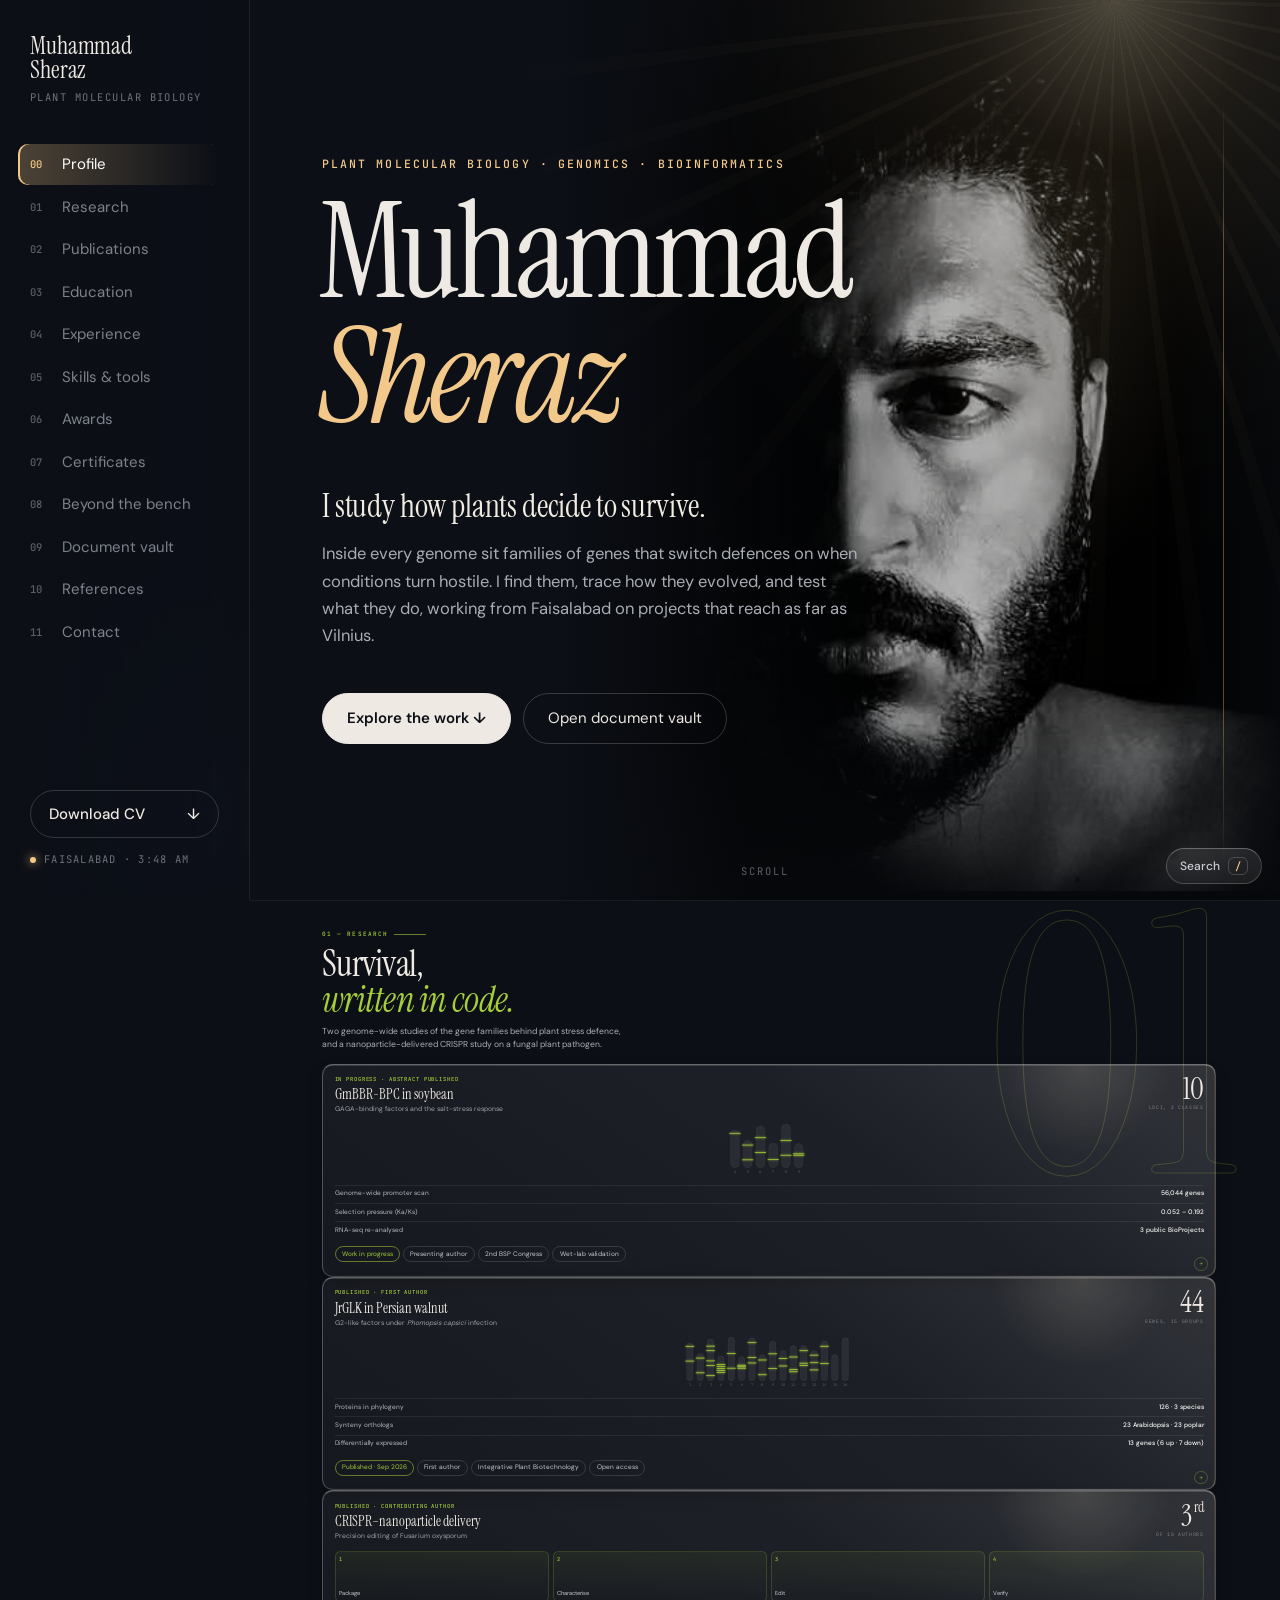
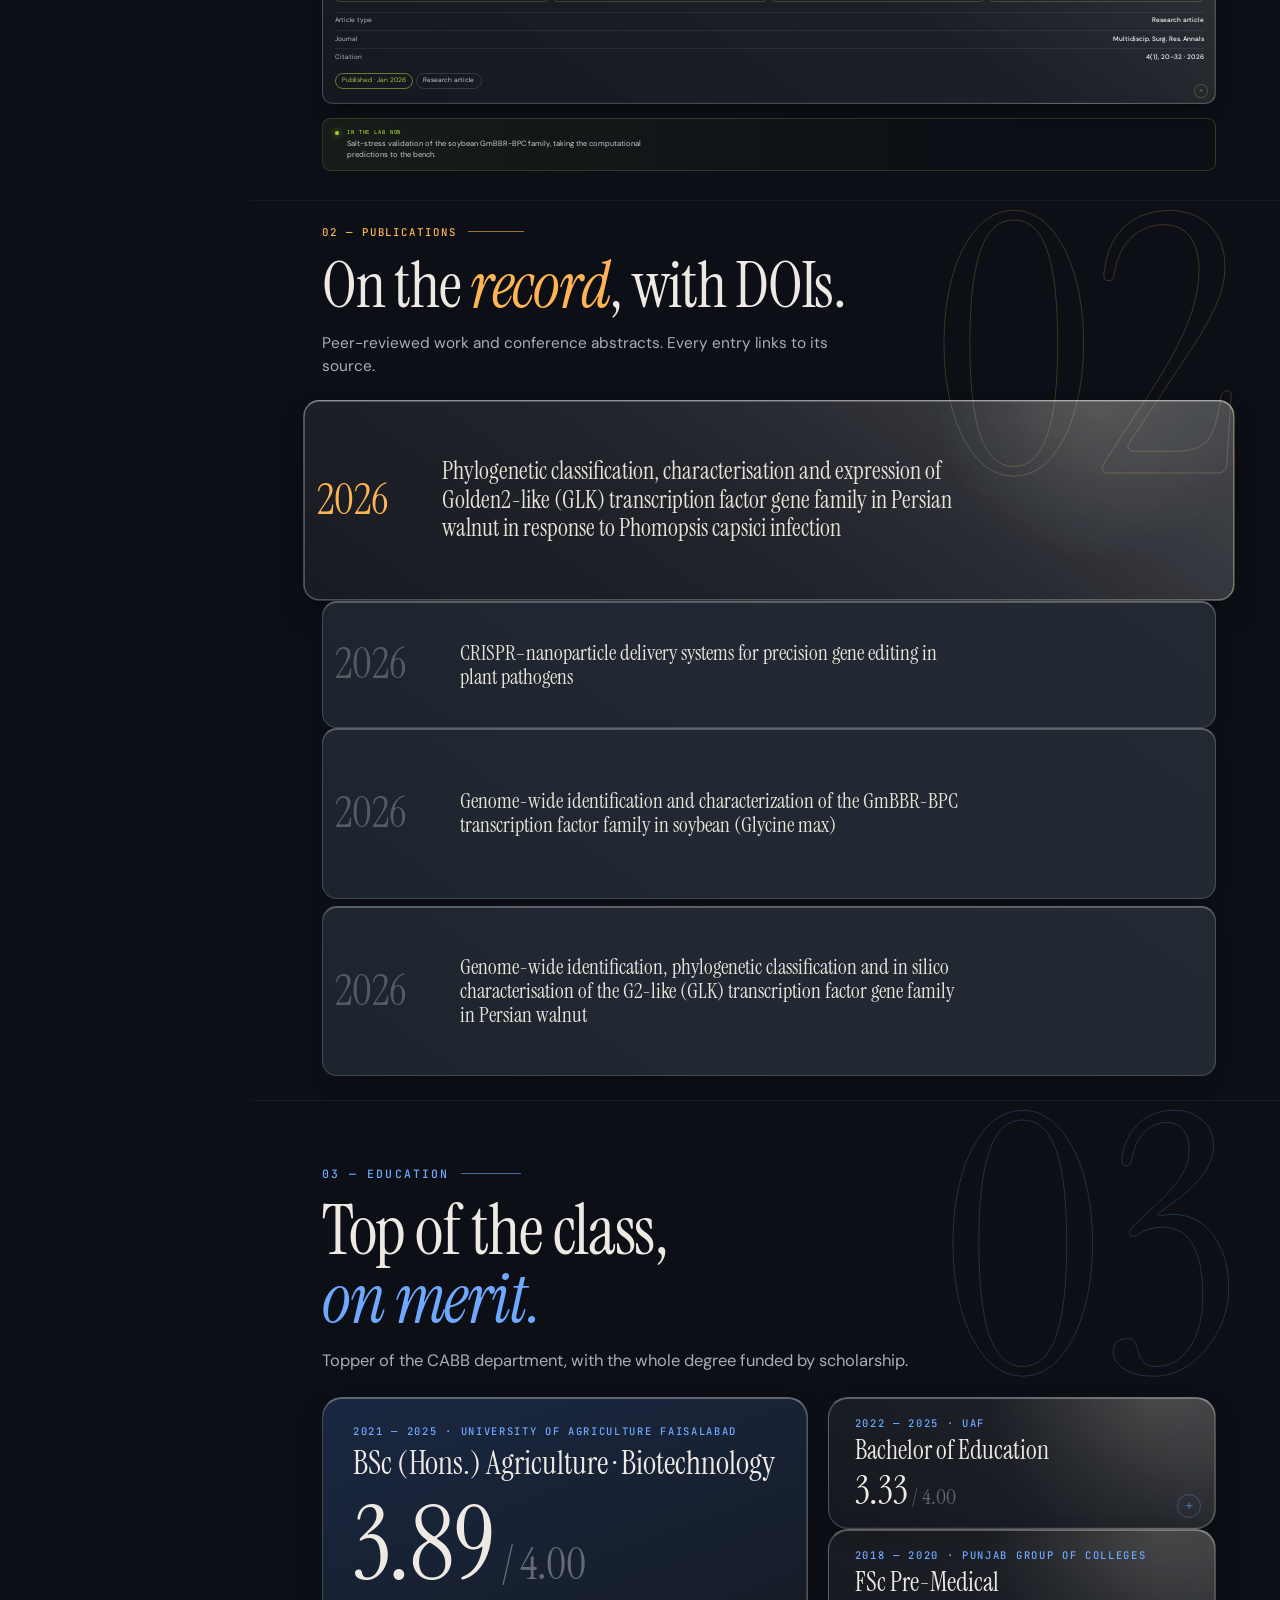
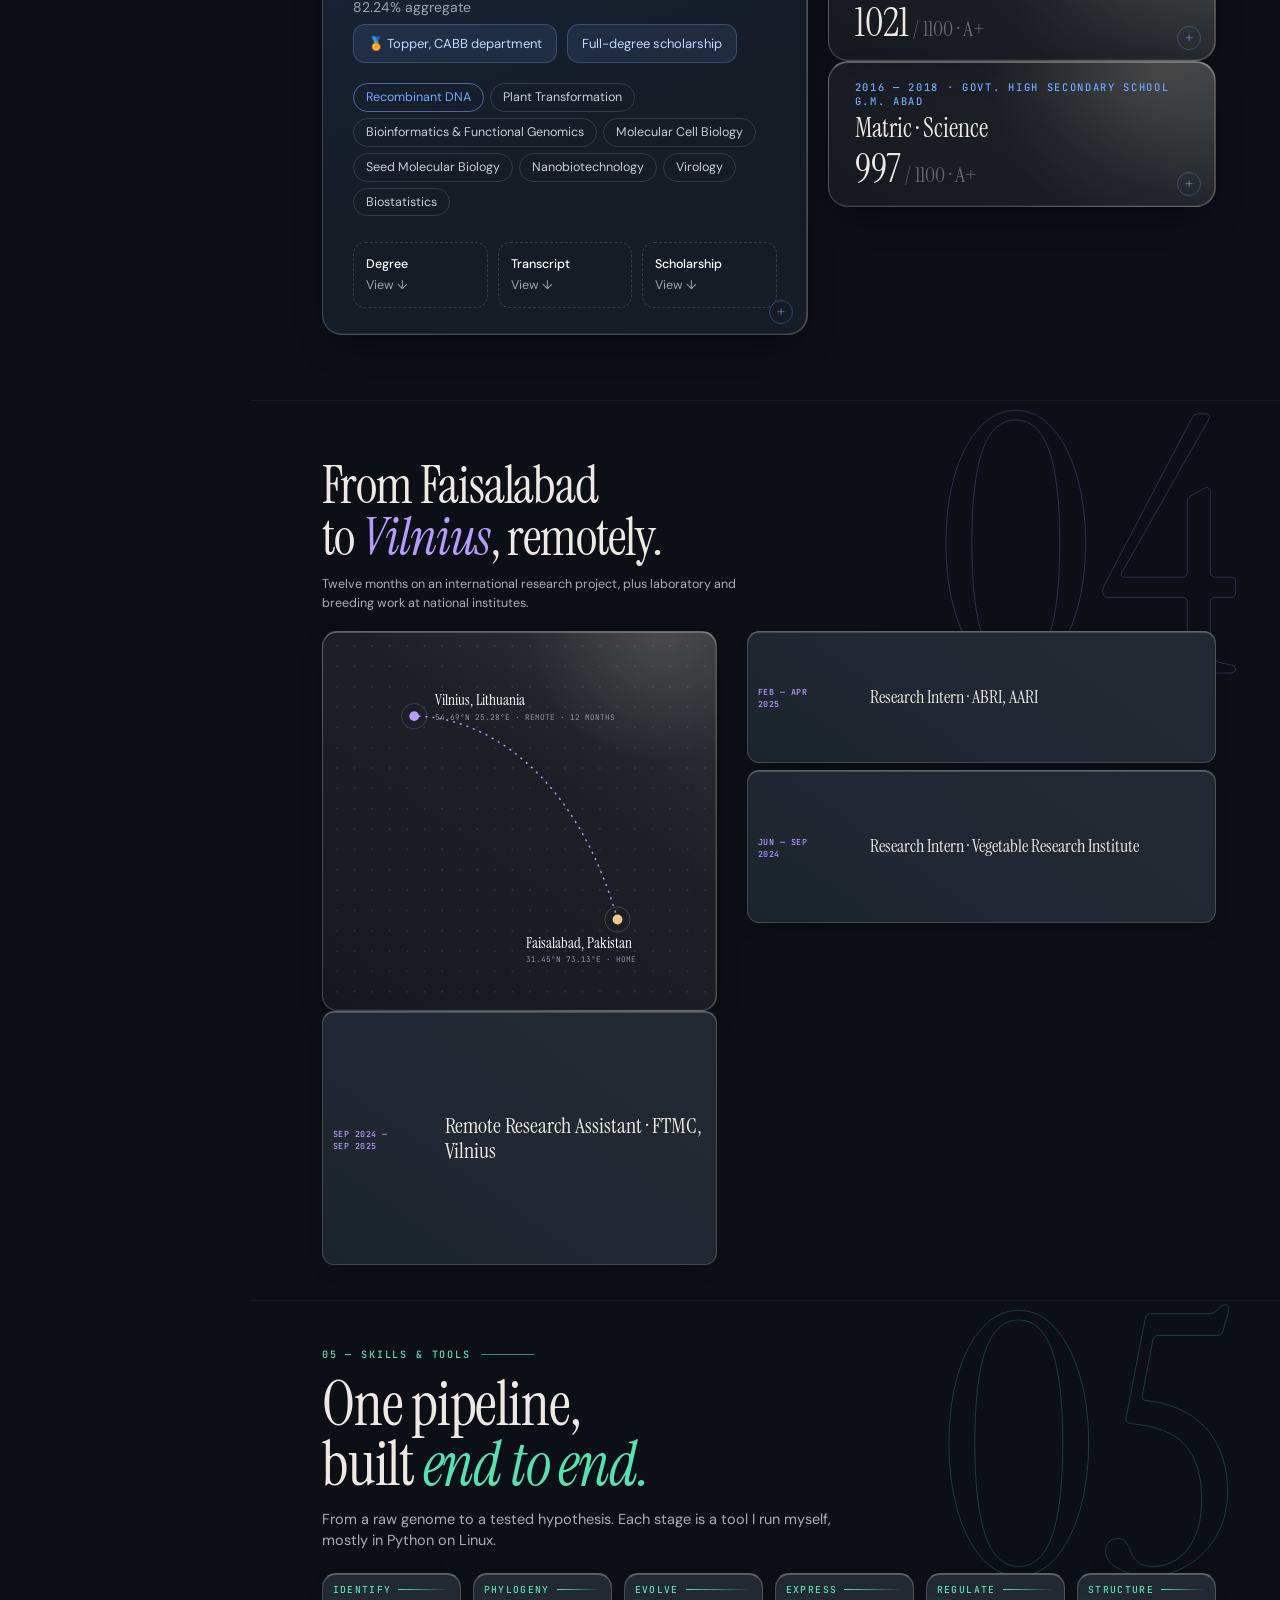
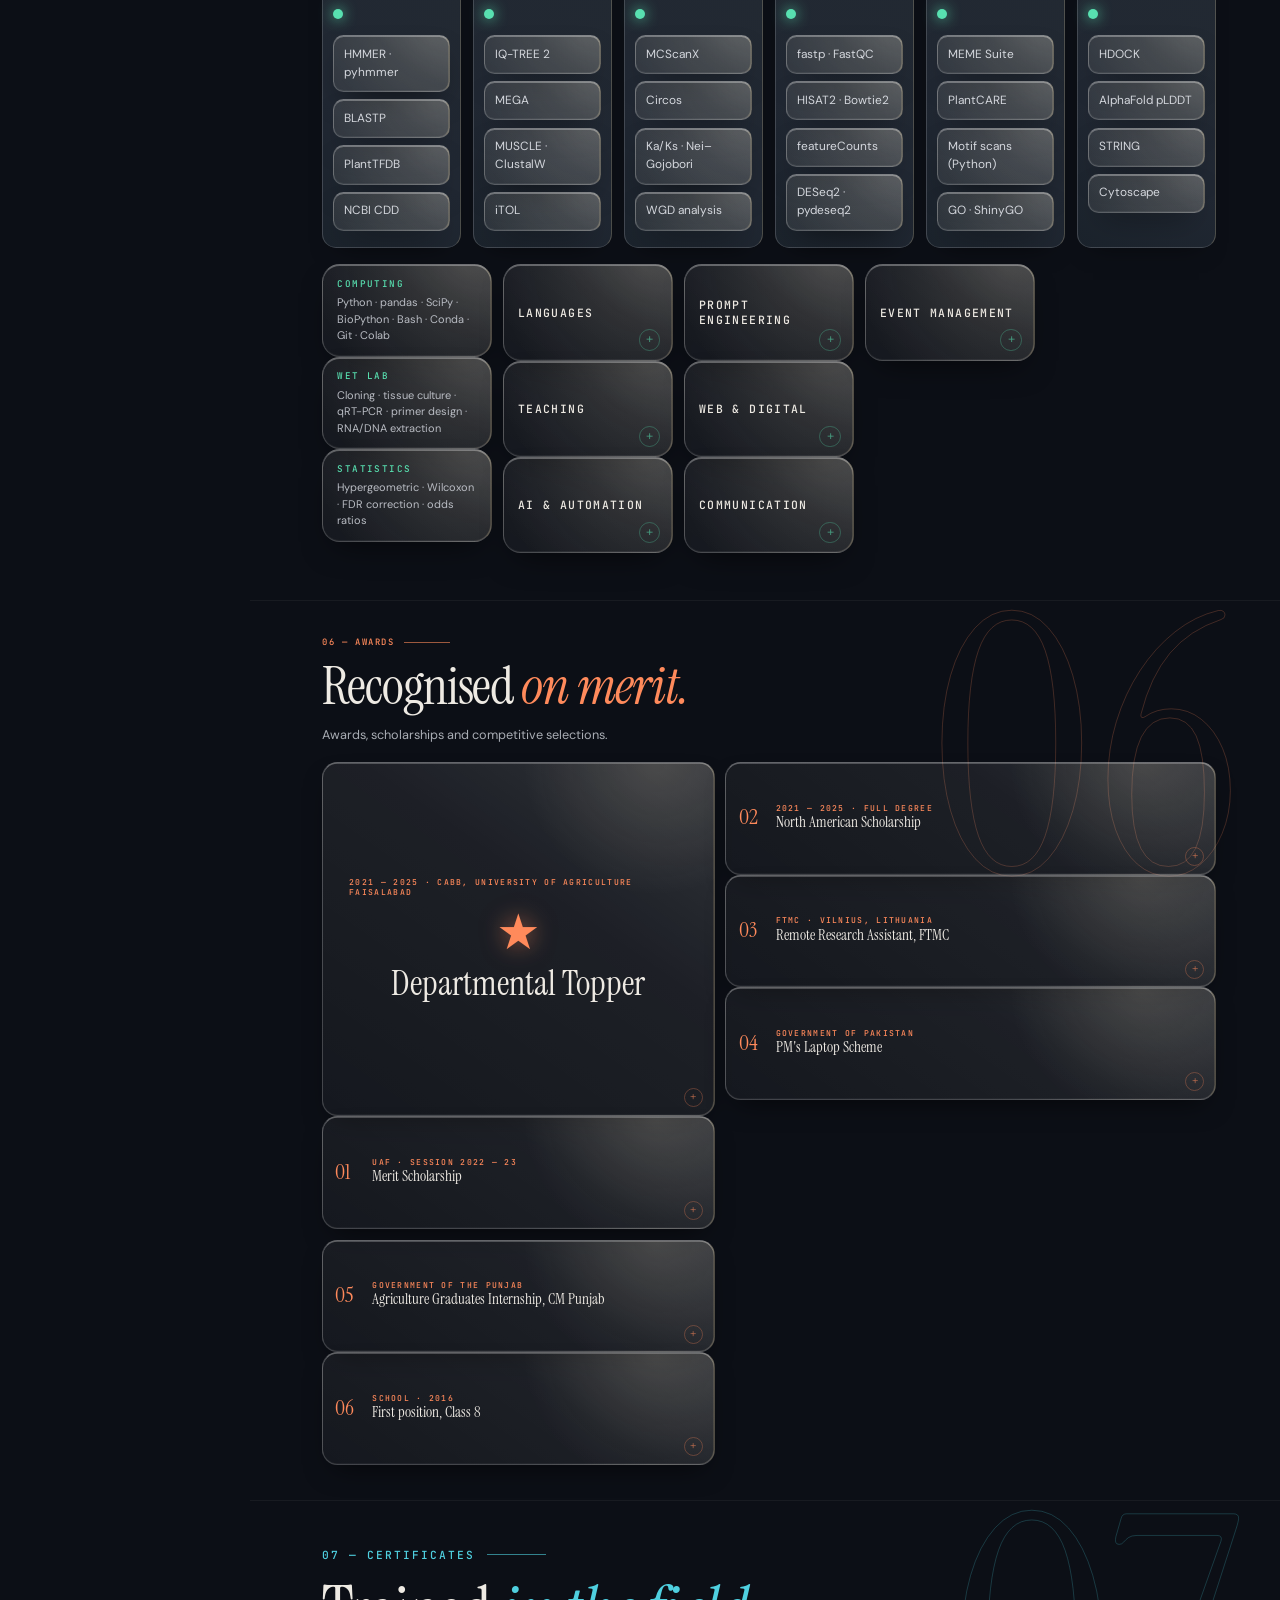
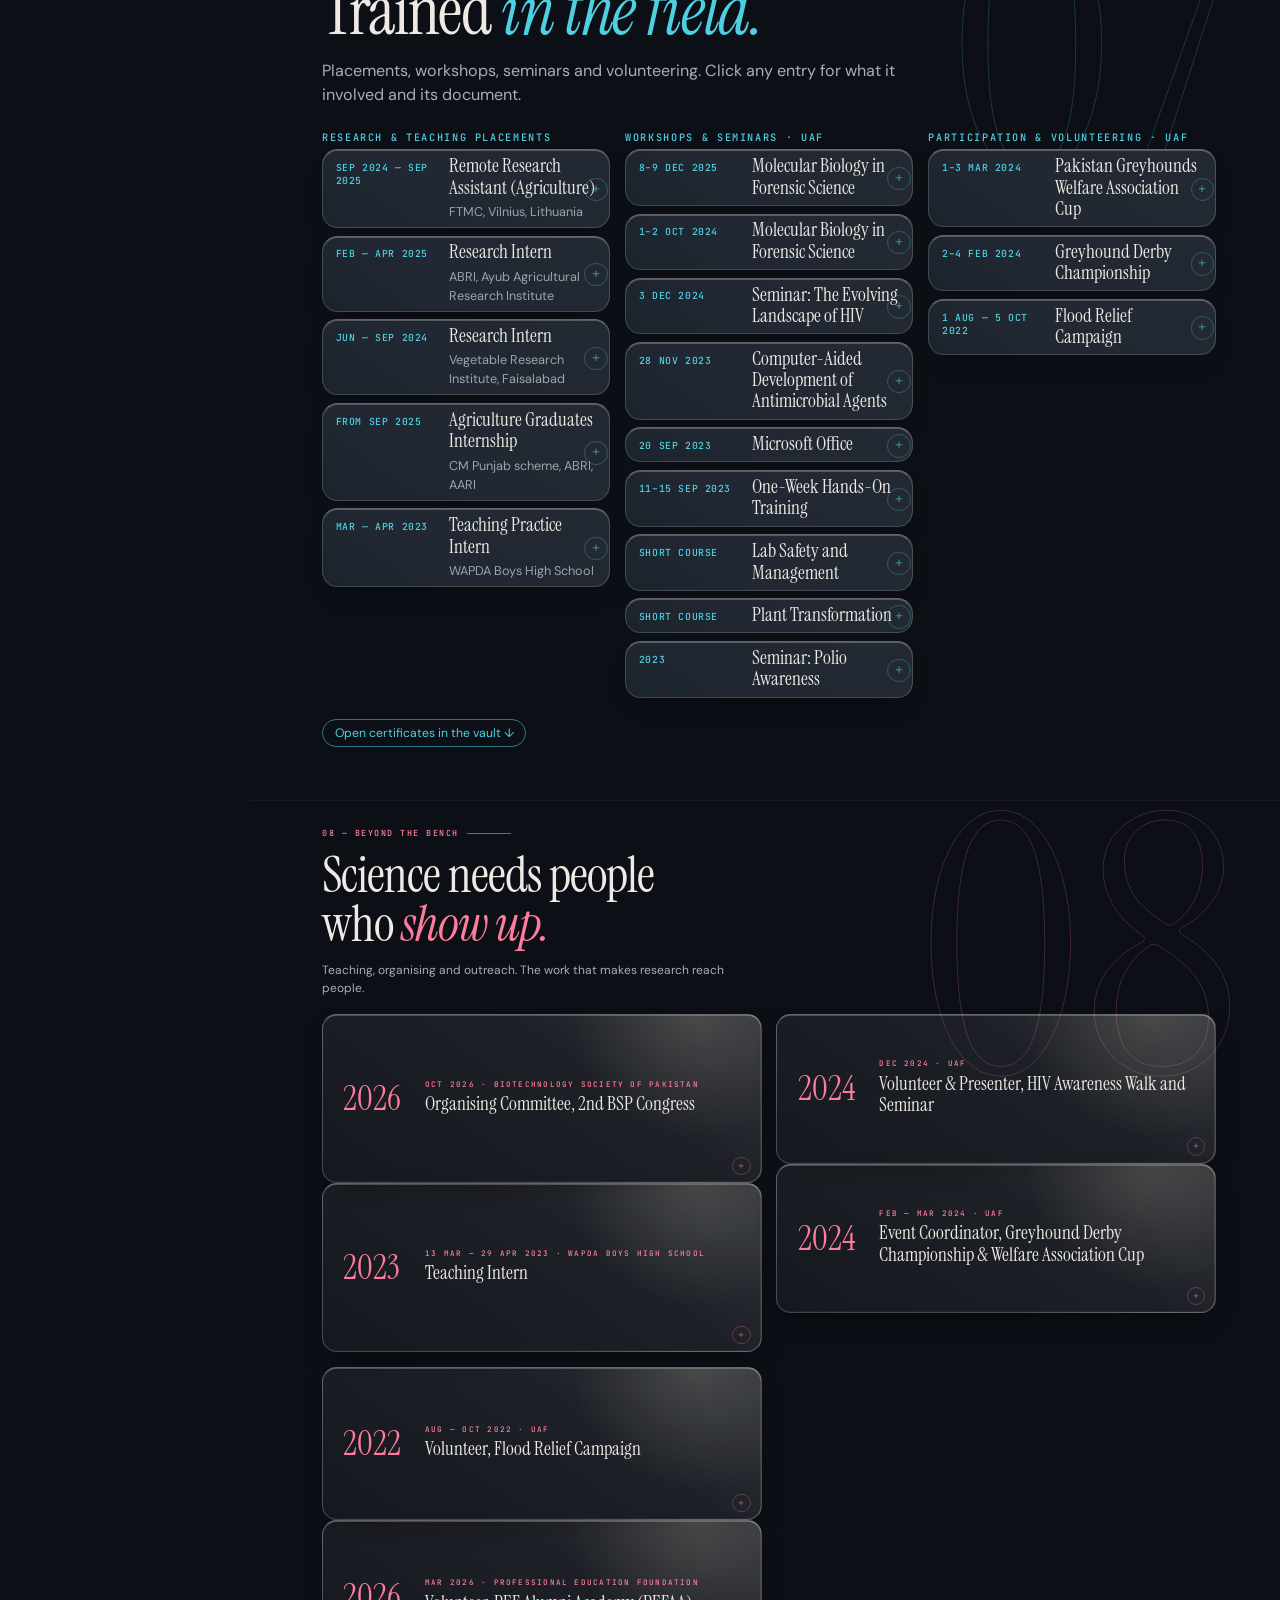
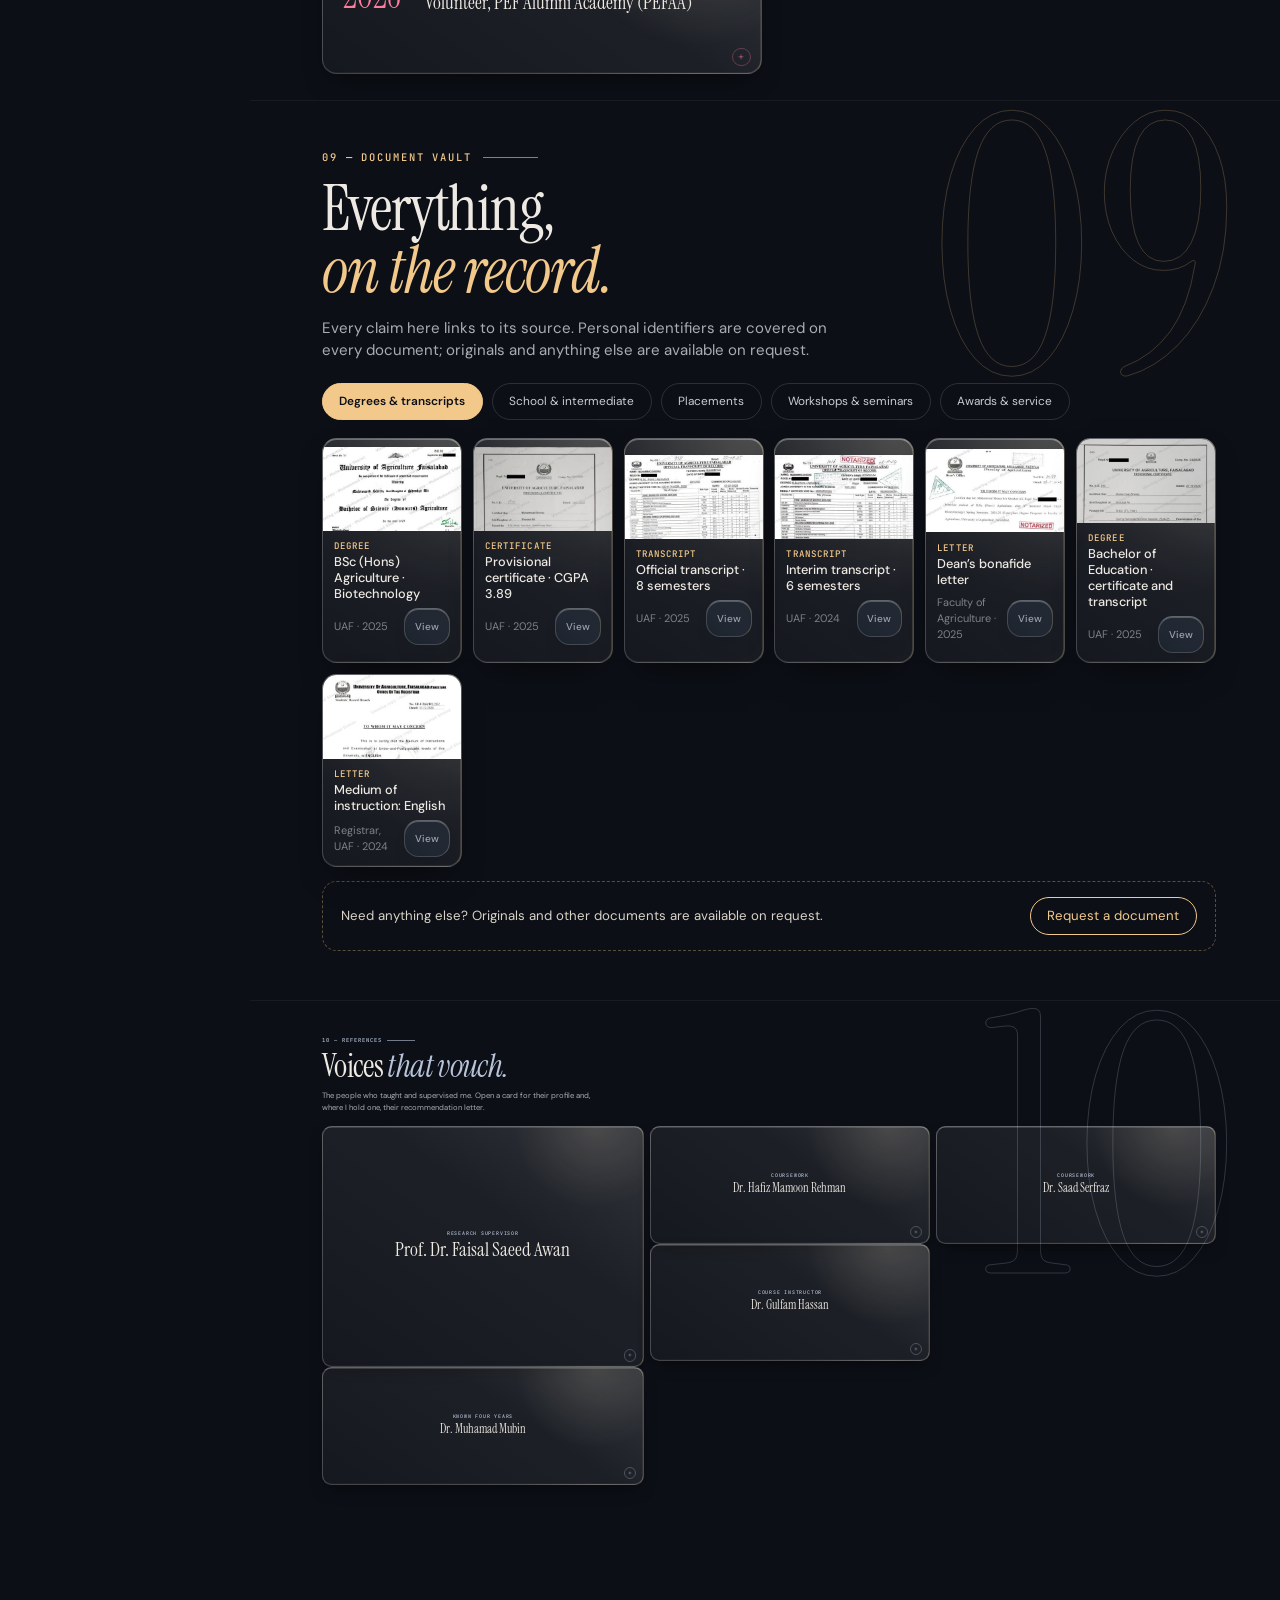
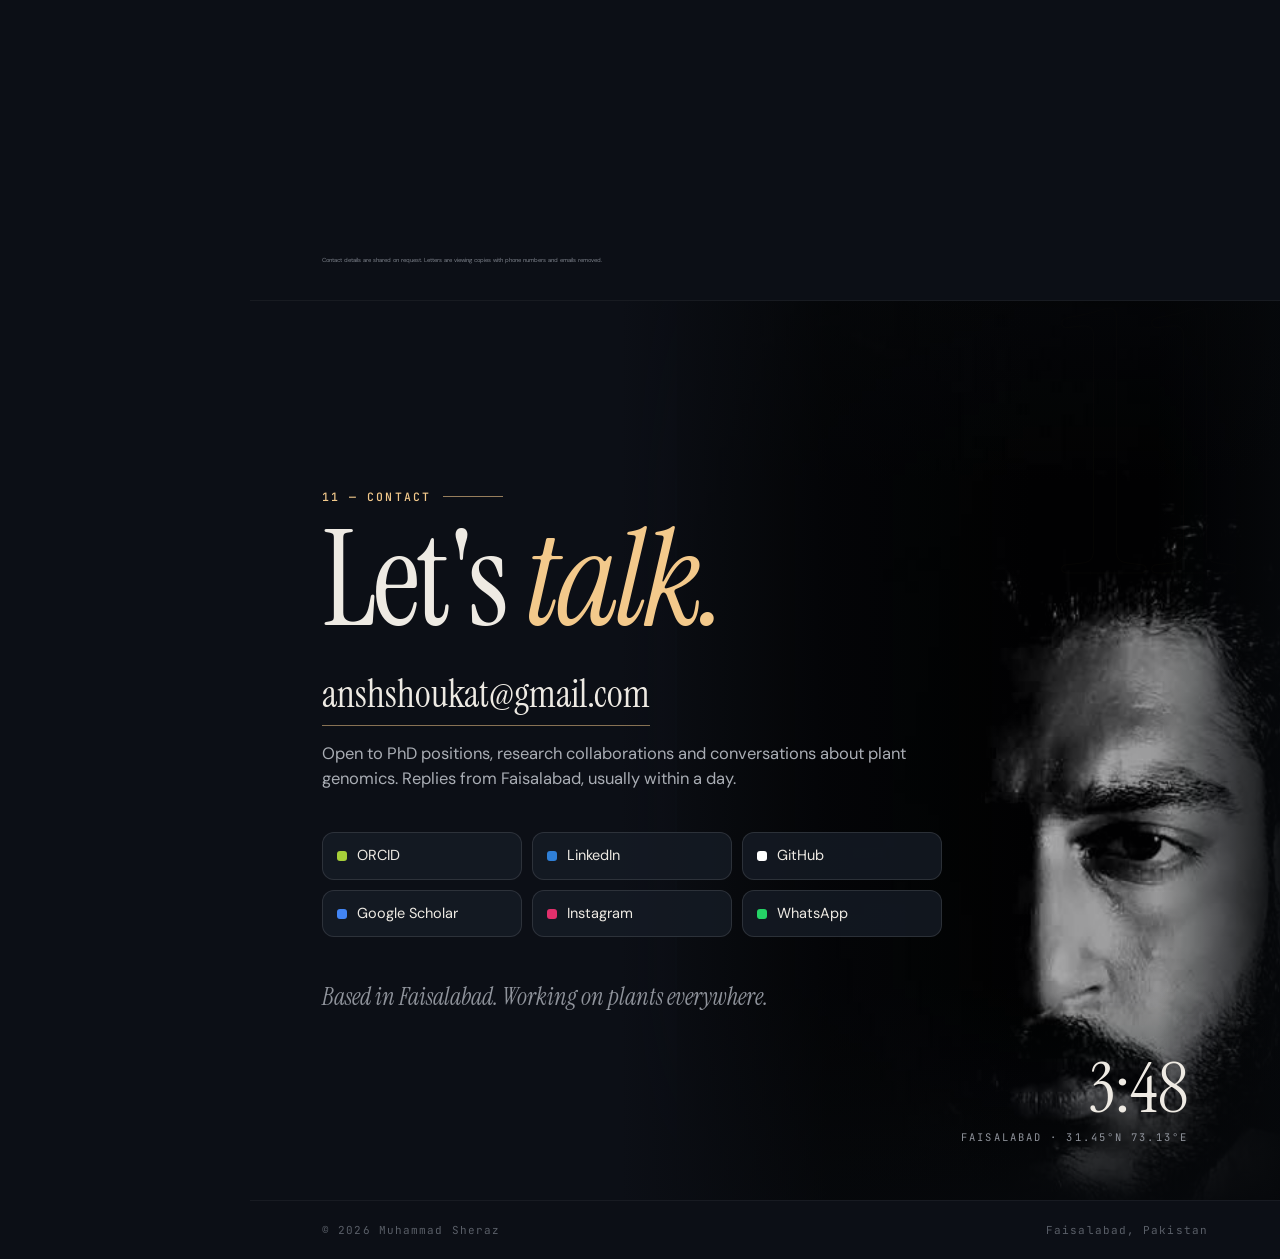
==== commit 56c91e3a: "Smoother flip and page (stop restyling whole page on pointer move), lighter acrylic tone; build 38 C" ====
--- a/portfolio/index.html
+++ b/portfolio/index.html
@@ -1,9 +1,9 @@
-<!doctype html><html lang="en" class="no-js"><head><meta charset="utf-8"><meta name="build" content="37"><meta name="viewport" content="width=device-width,initial-scale=1,viewport-fit=cover"><meta name="color-scheme" content="dark"><meta name="theme-color" content="#06080B">
+<!doctype html><html lang="en" class="no-js"><head><meta charset="utf-8"><meta name="build" content="38"><meta name="viewport" content="width=device-width,initial-scale=1,viewport-fit=cover"><meta name="color-scheme" content="dark"><meta name="theme-color" content="#0C0F16">
 <title>Muhammad Sheraz · Plant molecular biology &amp; genomics</title>
 <meta name="description" content="Portfolio of Muhammad Sheraz, plant molecular biologist and computational genomicist. Research on transcription factor gene families, publications, education, experience and documents.">
 <meta property="og:title" content="Muhammad Sheraz · Plant molecular biology &amp; genomics"><meta property="og:description" content="First-author genome-wide study in Persian walnut. Research, publications, education and documents in one place."><meta property="og:type" content="website"><meta property="og:image" content="https://muhammad5heraz.github.io/portfolio/assets/og.jpg"><meta name="twitter:card" content="summary_large_image">
-<meta name="robots" content="noindex,nofollow"><link rel="icon" href="data:image/svg+xml,%3Csvg xmlns='http://www.w3.org/2000/svg' viewBox='0 0 32 32'%3E%3Crect width='32' height='32' rx='9' fill='%2306080B'/%3E%3Ccircle cx='16' cy='16' r='9' fill='none' stroke='%23F3C98B' stroke-width='2'/%3E%3C/svg%3E">
-<link rel="preload" as="font" type="font/woff2" href="fonts/instrument-serif-latin-400-normal.woff2" crossorigin><link rel="preload" as="font" type="font/woff2" href="fonts/instrument-serif-latin-400-italic.woff2" crossorigin><link rel="preload" as="font" type="font/woff2" href="fonts/dm-sans-latin-400-normal.woff2" crossorigin><link rel="preload" as="font" type="font/woff2" href="fonts/dm-sans-latin-500-normal.woff2" crossorigin><style>@font-face{font-family:'Instrument Serif';font-style:normal;font-weight:400;font-display:swap;src:url(fonts/instrument-serif-latin-400-normal.woff2) format('woff2')}@font-face{font-family:'Instrument Serif';font-style:italic;font-weight:400;font-display:swap;src:url(fonts/instrument-serif-latin-400-italic.woff2) format('woff2')}@font-face{font-family:'DM Sans';font-style:normal;font-weight:400;font-display:swap;src:url(fonts/dm-sans-latin-400-normal.woff2) format('woff2')}@font-face{font-family:'DM Sans';font-style:normal;font-weight:500;font-display:swap;src:url(fonts/dm-sans-latin-500-normal.woff2) format('woff2')}@font-face{font-family:'DM Sans';font-style:normal;font-weight:600;font-display:swap;src:url(fonts/dm-sans-latin-600-normal.woff2) format('woff2')}@font-face{font-family:'JetBrains Mono';font-style:normal;font-weight:400;font-display:swap;src:url(fonts/jetbrains-mono-latin-400-normal.woff2) format('woff2')}@font-face{font-family:'JetBrains Mono';font-style:normal;font-weight:500;font-display:swap;src:url(fonts/jetbrains-mono-latin-500-normal.woff2) format('woff2')}</style><link rel="stylesheet" href="style.css?v=37"><script type="application/ld+json">{"@context":"https://schema.org","@type":"Person","name":"Muhammad Sheraz","jobTitle":"Plant molecular biologist and computational genomicist","url":"https://muhammad5heraz.github.io/portfolio/","sameAs":["https://orcid.org/0009-0007-3877-2232","https://www.linkedin.com/in/muhammad-sheraz-9138302b9","https://github.com/Muhammad5heraz","https://scholar.google.com/citations?user=5pSvq1QAAAAJ"],"alumniOf":{"@type":"CollegeOrUniversity","name":"University of Agriculture Faisalabad"},"address":{"@type":"PostalAddress","addressLocality":"Faisalabad","addressCountry":"PK"},"knowsAbout":["Plant genomics","Transcription factor gene families","Bioinformatics","RNA-seq","Comparative genomics"]}</script></head><body><div id="prog" aria-hidden="true"></div><div id="glow" aria-hidden="true"></div><div id="sun" aria-hidden="true"><i class="wash"></i><i class="cool"></i><i class="mid"></i><i class="rays"></i><i class="core"></i></div>
+<meta name="robots" content="noindex,nofollow"><link rel="icon" href="data:image/svg+xml,%3Csvg xmlns='http://www.w3.org/2000/svg' viewBox='0 0 32 32'%3E%3Crect width='32' height='32' rx='9' fill='%230C0F16'/%3E%3Ccircle cx='16' cy='16' r='9' fill='none' stroke='%23F3C98B' stroke-width='2'/%3E%3C/svg%3E">
+<link rel="preload" as="font" type="font/woff2" href="fonts/instrument-serif-latin-400-normal.woff2" crossorigin><link rel="preload" as="font" type="font/woff2" href="fonts/instrument-serif-latin-400-italic.woff2" crossorigin><link rel="preload" as="font" type="font/woff2" href="fonts/dm-sans-latin-400-normal.woff2" crossorigin><link rel="preload" as="font" type="font/woff2" href="fonts/dm-sans-latin-500-normal.woff2" crossorigin><style>@font-face{font-family:'Instrument Serif';font-style:normal;font-weight:400;font-display:swap;src:url(fonts/instrument-serif-latin-400-normal.woff2) format('woff2')}@font-face{font-family:'Instrument Serif';font-style:italic;font-weight:400;font-display:swap;src:url(fonts/instrument-serif-latin-400-italic.woff2) format('woff2')}@font-face{font-family:'DM Sans';font-style:normal;font-weight:400;font-display:swap;src:url(fonts/dm-sans-latin-400-normal.woff2) format('woff2')}@font-face{font-family:'DM Sans';font-style:normal;font-weight:500;font-display:swap;src:url(fonts/dm-sans-latin-500-normal.woff2) format('woff2')}@font-face{font-family:'DM Sans';font-style:normal;font-weight:600;font-display:swap;src:url(fonts/dm-sans-latin-600-normal.woff2) format('woff2')}@font-face{font-family:'JetBrains Mono';font-style:normal;font-weight:400;font-display:swap;src:url(fonts/jetbrains-mono-latin-400-normal.woff2) format('woff2')}@font-face{font-family:'JetBrains Mono';font-style:normal;font-weight:500;font-display:swap;src:url(fonts/jetbrains-mono-latin-500-normal.woff2) format('woff2')}</style><link rel="stylesheet" href="style.css?v=38"><script type="application/ld+json">{"@context":"https://schema.org","@type":"Person","name":"Muhammad Sheraz","jobTitle":"Plant molecular biologist and computational genomicist","url":"https://muhammad5heraz.github.io/portfolio/","sameAs":["https://orcid.org/0009-0007-3877-2232","https://www.linkedin.com/in/muhammad-sheraz-9138302b9","https://github.com/Muhammad5heraz","https://scholar.google.com/citations?user=5pSvq1QAAAAJ"],"alumniOf":{"@type":"CollegeOrUniversity","name":"University of Agriculture Faisalabad"},"address":{"@type":"PostalAddress","addressLocality":"Faisalabad","addressCountry":"PK"},"knowsAbout":["Plant genomics","Transcription factor gene families","Bioinformatics","RNA-seq","Comparative genomics"]}</script></head><body><div id="prog" aria-hidden="true"></div><div id="glow" aria-hidden="true"></div><div id="sun" aria-hidden="true"><i class="wash"></i><i class="cool"></i><i class="mid"></i><i class="rays"></i><i class="core"></i></div>
 <header class="top"><b>Sheraz</b><nav><a href="#profile" data-ch="profile">Profile</a><a href="#research" data-ch="research">Research</a><a href="#publications" data-ch="publications">Publications</a><a href="#education" data-ch="education">Education</a><a href="#experience" data-ch="experience">Experience</a><a href="#skills" data-ch="skills">Skills &amp; tools</a><a href="#awards" data-ch="awards">Awards</a><a href="#certificates" data-ch="certificates">Certificates</a><a href="#beyond" data-ch="beyond">Beyond the bench</a><a href="#vault" data-ch="vault">Document vault</a><a href="#references" data-ch="references">References</a><a href="#contact" data-ch="contact">Contact</a></nav></header><aside class="rail"><div class="nm">Muhammad<br>Sheraz</div><div class="rl">Plant molecular biology</div><ol><li><a href="#profile" data-ch="profile"><b>00</b>Profile</a></li><li><a href="#research" data-ch="research"><b>01</b>Research</a></li><li><a href="#publications" data-ch="publications"><b>02</b>Publications</a></li><li><a href="#education" data-ch="education"><b>03</b>Education</a></li><li><a href="#experience" data-ch="experience"><b>04</b>Experience</a></li><li><a href="#skills" data-ch="skills"><b>05</b>Skills &amp; tools</a></li><li><a href="#awards" data-ch="awards"><b>06</b>Awards</a></li><li><a href="#certificates" data-ch="certificates"><b>07</b>Certificates</a></li><li><a href="#beyond" data-ch="beyond"><b>08</b>Beyond the bench</a></li><li><a href="#vault" data-ch="vault"><b>09</b>Document vault</a></li><li><a href="#references" data-ch="references"><b>10</b>References</a></li><li><a href="#contact" data-ch="contact"><b>11</b>Contact</a></li></ol><a class="cv" href="assets/Muhammad_Sheraz_CV.pdf" target="_blank" rel="noopener"><span>Download CV</span><span>↓</span></a><div class="ck"><i></i><span data-clock="rail">Faisalabad</span></div></aside><main><section class="ch" id="profile"><img class="bg" src="assets/portrait.jpg" alt="Portrait of Muhammad Sheraz" fetchpriority="high"><div class="vig"></div>
 <div class="h-in"><div class="hk">Plant molecular biology · Genomics · Bioinformatics</div>
 <h1><span><i>Muhammad</i></span><span><i>Sheraz</i></span></h1>
@@ -104,4 +104,4 @@
 <div class="pop" id="pop" aria-hidden="true"><div class="pop-bg"></div><div class="pop-card" role="dialog" aria-modal="true" aria-labelledby="pop-t"><div class="pop-bar"></div><button class="pop-x" id="pop-x" aria-label="Close details">Close <i>esc</i></button><div class="pop-in" id="pop-in"></div></div></div>
 <script type="application/json" id="det">{"soy":{"k":"Research · in progress","t":"GmBBR-BPC transcription factors in soybean","sub":"A genome-wide study of the GAGA-binding BBR/BPC family and what it does under salt stress.","role":"Designed the pipelines in Python on Linux, ran every analysis step, and is now taking the predictions to the bench. Abstract co-author: A. Ali.","flow":[["Identify","Three independent searches (Pfam PF06217 profile, an Arabidopsis-derived profile, reciprocal BLASTP) across the 74,206-protein soybean proteome converged on the same set.","10 loci · chr 4–9"],["Classify","Maximum-likelihood phylogeny split the family into two classes; the GAGA-binding domain was confirmed in every member (NCBI CDD).","Class I ×6 · Class II ×4"],["Evolve","Synteny and Ka/Ks against Arabidopsis, rice and tomato (MCScanX, Nei–Gojobori).","4 WGD pairs · Ka/Ks 0.052–0.192"],["Regulate","Python scan of 56,044 promoters for GA-repeat and C-box motifs; regulon tested for enrichment on three platforms.","Odds ratio 3.20 · 7 GO terms"],["Dock","HDOCK blind docking with randomised controls, motif-restrained redocking, AlphaFold confidence, hypergeometric testing.","Interface overlap tested"],["Express","Three public salt-stress RNA-seq datasets re-analysed from raw reads under one pipeline, with family-wide correction.","8 of 60 tests significant"],["Validate","qRT-PCR primers designed and checked; salinity treatment and expression validation under way in the lab.","In progress"]],"pts":["The honest result: a modest, context-dependent part of the salt response. Only GmBBR-BPC1 fell significantly in two independent leaf experiments.","Results held up to multi-mapping reads, model choice and fold-change shrinkage."],"facts":[["Status","Abstract published · manuscript in preparation"],["Presented","2nd BSP Congress, UAF · 27–28 Oct 2026"],["Genome","Wm82.a4.v1"]]},"wal":{"k":"Research · published · first author","t":"JrGLK family in Persian walnut","sub":"Golden2-like transcription factors under Phomopsis capsici infection. Integrative Plant Biotechnology 4(3), 249–266.","role":"First author. Ran the full computational study end to end, wrote the custom promoter-extraction script, led the manuscript and managed the whole peer-review cycle: a point-by-point response to two reviewers and galley-proof correction. Co-authors: A. Ali and F. S. Awan.","flow":[["Identify","Family-level search of the chromosome-scale Walnut 2.0 assembly (GCF_001411555.2).","44 genes · 43 mapped on 14 of 16 chromosomes"],["Classify","126 GLK proteins from walnut, Arabidopsis and rice; IQ-TREE 2 with ModelFinder and 1,000 ultrafast bootstraps.","15 supported groups"],["Characterise","Conserved motifs (MEME) and exon–intron structure, matched against the phylogeny.","Group-specific motif sets"],["Evolve","MCScanX synteny, drawn with Circos.","23 orthologs in Arabidopsis · 23 in poplar"],["Regulate","Strand-aware Python script extracted promoters with neighbouring-gene trimming; PlantCARE mapped the elements.","ABA, drought, defence, light (predicted)"],["Respond","RNA-seq under P. capsici infection (PRJNA867174): Bowtie2, featureCounts, DESeq2.","13 DEGs · 6 up · 7 down"]],"pts":["No walnut-specific group reached the support threshold, which argues against a walnut-specific expansion of the family.","The regulatory elements are predictions, reported as predictions."],"facts":[["Journal","Integrative Plant Biotechnology"],["Published","28 Sep 2026 · open access (CC BY 4.0)"],["DOI","10.55627/pbiotech.004.03.2010"]],"links":[["Read the paper ↗","https://doi.org/10.55627/pbiotech.004.03.2010"]]},"crispr":{"k":"Research · published · contributing author","t":"CRISPR–nanoparticle delivery systems","sub":"Nanoparticle-assisted CRISPR–Cas delivery for precise editing of the fungal pathogen Fusarium oxysporum. Multidisciplinary Surgical Research Annals 4(1), 20–32.","role":"Contributing author, third of ten. A. Ali is first author.","flow":[["Package","CRISPR components loaded into polymeric nanoparticles that protect them and release them in a controlled way.",""],["Characterise","Uniform nanoscale size, colloidal stability, loading efficiency and pH-dependent release.",""],["Edit","Higher uptake and nuclear entry than the free system, and deletion of a virulence-related gene.",""],["Verify","Reduced fungal growth and virulence in host–pathogen models; no off-target edits in the host genome.",""]],"pts":["Aim: a targeted, environmentally safer alternative to chemical fungicides for plant disease control."],"links":[["Read the paper ↗","https://msrajournalreview.com/index.php/Journal/article/view/482"]],"facts":[["Journal","Multidisciplinary Surgical Research Annals"],["Citation","4(1), 20–32 · 19 Jan 2026"],["Type","Research article"]]},"walabs":{"k":"Conference abstract · first author","t":"Walnut GLK study, symposium abstract","sub":"Abstract book of the two-day Symposium on Recent Advances in Plant Biotechnology for Sustainable Development & Climate Change, Government College University Faisalabad, 13–14 May 2026.","role":"First author. The abstract reports the first genome-wide analysis of the GLK family in Persian walnut, an earlier stage of the work later published in Integrative Plant Biotechnology.","flow":[["Identify","44 non-redundant JrGLK genes (JrGLK1 to JrGLK44) found by BLASTP on the Walnut 2.0 assembly.",""],["Place","Spread over 14 of 16 chromosomes, with clusters on chromosomes 3 and 4.",""],["Classify","Neighbor-joining tree (MEGA 12, 1,000 bootstraps) of 126 GLK proteins from walnut, Arabidopsis and rice.",""],["Support","Conserved motifs and exon–intron structure, synteny with Arabidopsis, and stress, hormone and light elements in the promoters.",""]],"pts":["Protein length ranged from 235 to 485 amino acids, consistent with functional diversification.","The published paper extends this with a maximum-likelihood tree and RNA-seq expression under Phomopsis capsici infection."],"facts":[["Event","Plant Biotechnology for Sustainable Development & Climate Change · GCUF"],["Date","13–14 May 2026"],["Authors","M. Sheraz, A. Ali, Mahdur Rehman"],["Abstract","No. 12 in the abstract book"],["Certificate","Oral and poster presenter, and participant · Ref. GCUF/BNB/26/254"]],"docs":[["Symposium certificate","GCUF · 13–14 May 2026","docs/symposium.jpg"]]},"bsc":{"k":"Education · 2021 — 2025","t":"BSc (Hons.) Agriculture, Biotechnology major","sub":"University of Agriculture Faisalabad · four-year degree · Faculty of Agriculture.","role":"Topper of the CABB department with a 3.89 / 4.00 CGPA (2,270 of 2,760 marks, 82.24%). The whole degree was funded by the North American Scholarship, so no fees were paid out of pocket, and a UAF merit scholarship was awarded for session 2022–23.","pts":["Commenced 2 September 2021; degree completed Spring 2024–25; result notified 7 July 2025; degree awarded 11 August 2025.","The Dean’s Office confirms him as a bona fide student after the 8th semester, Spring 2024–25.","Final-semester internship graded A (112 of 120)."],"chips":["Recombinant DNA Technology I & II","Plant Cell, Tissue and Organ Culture","Molecular Cell Biology","Plant Transformation","Seed Molecular Biology","Bioinformatics & Functional Genomics","Nanobiotechnology","Diagnostic Plant Pathology","Virology","Biosafety & Risk Assessment","Techniques in Biotechnology","Research Projects & Scientific Writing"],"facts":[["CGPA","3.89 / 4.00"],["Marks","2,270 / 2,760 · 82.24%"],["Standing","Topper, CABB department"]],"docs":[["Degree certificate","UAF · 2025","docs/degree.jpg"],["Provisional certificate","UAF · 2025","docs/provisional.jpg"],["Official transcript","UAF · 2025","docs/transcript.jpg"],["Interim transcript","UAF · 2024","docs/interim.jpg"],["Dean’s bonafide letter","Faculty of Agriculture · 2025","docs/dean_letter.jpg"],["Scholarship letter","DFA&UA, UAF","docs/naletter.jpg"]]},"bed":{"k":"Education · 2022 — 2025","t":"Bachelor of Education","sub":"University of Agriculture Faisalabad · one-and-a-half-year programme.","role":"Completed alongside the BSc, with a teaching internship in a school classroom.","pts":["Commenced 31 August 2022; result notified 15 October 2025.","70.00% aggregate (798 of 1,140) and a 3.33 CGPA.","Core subjects included curriculum development, educational psychology, teaching and learning strategies, scientific and technical writing, and teaching of biology."],"facts":[["CGPA","3.33 / 4.00"],["Aggregate","70.00%"],["Internship","WAPDA Boys High School, 2023"]],"docs":[["Provisional certificate and transcript","UAF · 2025","docs/bed.jpg"]]},"fsc":{"k":"Education · 2018 — 2020","t":"FSc Pre-Medical","sub":"Punjab Group of Colleges, Faisalabad · Board of Intermediate and Secondary Education, Faisalabad.","role":"1,021 of 1,100 marks in the 2020 annual examination, grade A+.","pts":["Pre-medical group: Physics 193, Chemistry 198 and Biology 196, each out of 200.","Marks were awarded under the Board’s COVID-19 examination policy, as the certificate states."],"docs":[["Intermediate certificate","Punjab College · 2020","docs/inter.jpg"]]},"matric":{"k":"Education · 2016 — 2018","t":"Matric, Science","sub":"Govt. M.C. Higher Secondary School, Ghulam Muhammad Abad, Faisalabad · Board of Intermediate and Secondary Education, Faisalabad.","role":"997 of 1,100 marks, grade A+, in the 2018 annual examination.","pts":["Mathematics 143, Physics 142, Biology 137 and Chemistry 136, each out of 150."],"docs":[["Matric certificate","Govt. M.C. High School · 2018","docs/matric.jpg"]]},"ftmc":{"k":"Experience · Sep 2024 — Sep 2025","t":"Remote Research Assistant, FTMC Vilnius","sub":"State Research Institute Center for Physical Sciences and Technology, Lithuania · project on Agrivoltaic Systems Integration.","role":"Joined the FTMC research team remotely for twelve months, bringing agricultural insight to photovoltaic research: how solar installations influence crop growth, soil conditions and resource use in Agri-PV systems.","flow":[["Review and analyse","Literature reviews and data analysis on crop adaptability and microclimatic change under photovoltaic structures.",""],["Select crops","Supported the identification of shade-tolerant crop species suited to Agri-PV systems.",""],["Model","Helped develop agronomic frameworks and models linking plant growth parameters to solar energy production efficiency.",""],["Report","Prepared technical summaries and written reports to support experimental design and the interpretation of results.",""]],"pts":["The supervising researcher’s letter (6 Nov 2025) describes initiative, reliability and a strong grasp of interdisciplinary research."],"facts":[["Project","Agrivoltaic Systems Integration"],["Mode","Remote · Sep 2024 — Sep 2025"],["Supervisor","Dr. Muhammad Mujahid"]],"docs":[["Letter from FTMC","FTMC · Nov 2025","docs/ftmc.jpg"]]},"abri":{"k":"Experience · 17 Feb — 17 Apr 2025","t":"Research Intern, ABRI","sub":"Agricultural Biotechnology Research Institute, Ayub Agricultural Research Institute, Faisalabad.","role":"Worked in the institute’s biotechnology laboratory on ongoing research, supervised by Dr Qamar Shakil, Chief Scientist.","flow":[["Extract","Embryo DNA extraction and DNA quantification.",""],["Amplify","Polymerase chain reaction (PCR).",""],["Resolve","Gel electrophoresis, agarose and polyacrylamide (PAGE).",""],["Culture","Tissue culture of sugarcane and wheat.",""]],"docs":[["Internship certificate","ABRI · 2025","docs/abri.jpg"]]},"vri":{"k":"Experience · 1 Jun — 30 Sep 2024","t":"Research Intern, Vegetable Research Institute","sub":"Vegetable Research Institute, Faisalabad.","role":"Four-month internship in the institute’s breeding work, certified by the Principal Scientist, Dr. Muhammad Iqbal.","flow":[["Hybridise","Took part in the hybridisation programme for winter and summer vegetable crops.",""],["Select","Trained in selection skills.",""],["Breed","Applied them to the breeding programmes of different vegetable crops, especially tomato.",""]],"docs":[["Internship certificate","Vegetable Research Institute · 2024","docs/vri.jpg"]]},"indep":{"k":"Experience · 2024 — 2026","t":"Independent research","sub":"JrGLK in walnut, then GmBBR-BPC in soybean, at the University of Agriculture Faisalabad.","role":"From gene identification to peer review: two genome-wide studies, built and run on his own, in Python on Linux.","pts":["Walnut: first-author paper plus a conference abstract.","Soybean: published abstract, manuscript in preparation, wet-lab validation under way."]},"topper":{"k":"Award · CABB, UAF","t":"Departmental Topper","sub":"Centre of Agricultural Biochemistry and Biotechnology (CABB), University of Agriculture Faisalabad.","role":"Topper of the CABB department over the four-year BSc, with a 3.89 / 4.00 CGPA (82.24%). The honour came from the department, not the faculty."},"merit":{"k":"Award · UAF","t":"Merit Scholarship","sub":"Directorate of Financial Assistance and University Advancement, UAF · session 2022 — 23.","role":"Awarded a merit scholarship on the basis of academic performance for session 2022–23. The certificate is dated 10 April 2023.","docs":[["Merit scholarship certificate","UAF · 2023","docs/merit.jpg"]]},"na":{"k":"Award · 2021 — 2025","t":"North American Scholarship","sub":"Full-degree scholarship for the BSc (Hons.), 2021 to 2025.","role":"A merit-based scholarship that covered the entire BSc (Hons.) Agricultural Biotechnology degree. No tuition or fees were paid by him or his family across the four years.","pts":["Held for the full four-year programme, alongside the UAF merit scholarship of session 2022–23.","Confirmed by a letter from the Directorate of Financial Assistance & University Advancement (Kamyab Jawan Markaz), UAF, signed by its Director."],"docs":[["Scholarship confirmation letter","DFA&UA, UAF","docs/naletter.jpg"]],"facts":[["Awarded","North America Alumni Association Scholarship (NA3)"],["Session","2021 – 2025"],["Issued by","Directorate of Financial Assistance & University Advancement, UAF"]]},"intern":{"k":"Placement · FTMC","t":"Remote Research Assistant, FTMC","sub":"State Research Institute Center for Physical Sciences and Technology, Vilnius.","role":"Twelve months on the Agrivoltaic Systems Integration project, from September 2024 to September 2025.","docs":[["Letter from FTMC","FTMC · Nov 2025","docs/ftmc.jpg"]]},"pm":{"k":"Award · Government of Pakistan","t":"Prime Minister’s Laptop Scheme","sub":"Merit-based awardee, Phase 3.","role":"Awarded a laptop on academic merit at graduation level."},"cm":{"k":"Selection · Government of the Punjab","t":"Agriculture Graduates Internship Scheme (CM Punjab), Phase II 2025–26","sub":"Deployment letter from the Deputy Director Agriculture (Extension), Faisalabad, dated 15 September 2025.","role":"Selected by the District Selection Committee and deployed as an intern at the Agricultural Biotechnology Research Institute (ABRI), AARI Faisalabad, from 16 September 2025.","flow":[["Selected","Recommended by the District Selection Committee after the offer letter and its terms were accepted.",""],["Deployed","Posted to ABRI, Ayub Agricultural Research Institute, Faisalabad, with effect from 16 Sep 2025.",""],["Field work","Field activities in the assigned circle, recorded through a dedicated mobile app.",""],["Supervised","Carried out under the Scientific Officer concerned.",""]],"docs":[["Internship deployment letter","Dept. of Agriculture (Extension), Faisalabad · 2025","docs/cmpunjab.jpg"]]},"first8":{"k":"Award · 2016","t":"First position, Class 8","sub":"Govt. M.C. Higher Secondary School, Ghulam Muhammad Abad, Faisalabad.","role":"First in the class in the 2016 annual examination, with 400 of 500 marks. The principal’s distinction certificate records it.","docs":[["Distinction certificate","School · 2016","docs/class8.jpg"]]},"w_foren":{"k":"Workshop · CABB, UAF · 1–2 Oct 2024","t":"Molecular Biology in Forensic Science","sub":"From Sampling to Data Processing. Two-day workshop at the Centre of Agricultural Biochemistry and Biotechnology, UAF.","role":"Participant.","docs":[["Workshop certificate","CABB, UAF · 2024","docs/forensic.jpg"]]},"w_foren2":{"k":"Workshop · CABB, UAF · 8–9 Dec 2025","t":"Molecular Biology in Forensic Science","sub":"Third two-day workshop, “Connecting Classroom with Crime Lab”, organised by the Centre of Agricultural Biochemistry and Biotechnology, UAF, with USDA and the Endowment Fund Secretariat.","role":"Participant.","docs":[["Workshop certificate","CABB, UAF · Dec 2025","docs/forensic25.jpg"]]},"w_hiv":{"k":"Seminar · UAF · 3 Dec 2024","t":"Seminar: The Evolving Landscape of HIV","sub":"HIV Awareness Walk and Seminar organised by the Biotechnology Society of Pakistan and the UAF Biotech Club, CABB.","role":"Volunteer and presenter at the seminar and awareness walk.","docs":[["Seminar certificate","UAF · 2024","docs/hiv.jpg"]]},"w_cadd":{"k":"Workshop · UAF · 28 Nov 2023","t":"Computer-Aided Development of Antimicrobial Agents","sub":"One-day international workshop organised by the Institute of Microbiology, Faculty of Veterinary Science, UAF.","role":"Participant. Certificate of participation.","docs":[["Certificate of participation","UAF · 2023","docs/antimicrobial.jpg"]]},"w_office":{"k":"Workshop · UAF · 20 Sep 2023","t":"Microsoft Office","sub":"One-day training workshop organised by The Agrarian Society, University of Agriculture Faisalabad.","role":"Active participant.","docs":[["Workshop certificate","UAF · 2023","docs/msoffice.jpg"]]},"w_hands":{"k":"Workshop · UAF · 11–15 Sep 2023","t":"One-Week Hands-On Training","sub":"General laboratory equipment, five days at the Central Hi-Tech Laboratory (ORIC), University of Agriculture Faisalabad.","role":"Completed the training.","docs":[["Certificate of participation","UAF · 2023","docs/handson.jpg"]]},"w_polio":{"k":"Seminar · UAF · 2023","t":"Seminar: Polio Awareness","sub":"Organised by the Rotaract Club of UAF with the Rotary Club of Faisalabad Downtown.","role":"Participant.","docs":[["Seminar certificate","UAF · 2023","docs/polio.jpg"]]},"w_lab":{"k":"Short course · CABB, UAF","t":"Lab Safety and Management","sub":"Short course instructed by Dr. Saad Sarfraz, Centre of Agricultural Biochemistry and Biotechnology.","role":"Completed the course.","docs":[["Certificate for completion","UAF · CABB","docs/labsafety.jpg"]]},"w_transf":{"k":"Short course · CABB, UAF","t":"Plant Transformation","sub":"Short course instructed by Dr. Faiz Ahmad Joiya, University of Agriculture Faisalabad.","role":"Completed the course.","docs":[["Certificate for completion","UAF · CABB","docs/transformation.jpg"]]},"wapda":{"k":"Teaching practice · 13 Mar — 29 Apr 2023","t":"Teaching Practice Intern, WAPDA Boys High School","sub":"Steam Power Station, Faisalabad · six weeks, as part of the B.Ed.","role":"Taught classes during the B.Ed internship. The headmaster’s certificate commends his dedication and teaching skills and records that students and staff were satisfied with his work.","docs":[["Teaching Practice Certificate","WAPDA Boys High School · 2023","docs/wapda.jpg"]]},"p_cup":{"k":"Participation · UAF · 1–3 Mar 2024","t":"Pakistan Greyhounds Welfare Association Cup","sub":"Live-broadcast public event at the University of Agriculture Faisalabad.","role":"Certificate of appreciation for his significant contribution to the Pakistan Greyhounds Welfare Association Cup, part of the UAF Spring Festival 2024, signed by the Convener of the Organizing Committee and the Vice Chancellor.","docs":[["Certificate of appreciation","UAF · 1–3 Mar 2024","docs/cup.jpg"]]},"p_derby":{"k":"Appreciation · UAF · 2–4 Feb 2024","t":"Greyhound Derby Championship","sub":"Rana Manzoor Khan / Raja Rustam Khan Memorial Derby, Equestrian Sports Stadium, University of Agriculture Faisalabad.","role":"Certificate of appreciation from the organisers, Raja Rustam Kennel and the Directorate of Farms, for his significant contribution to the championship.","docs":[["Certificate of appreciation","UAF · 2024","docs/derby.jpg"]]},"p_flood":{"k":"Volunteering · UAF · 1 Aug — 5 Oct 2022","t":"Flood Relief Campaign","sub":"Office of the Senior Tutor, University of Agriculture Faisalabad.","role":"Certificate of appreciation from the Senior Tutor’s office for strong commitment and excellent management skills during the campaign.","docs":[["Certificate of appreciation","UAF · 2022","docs/flood.jpg"]]},"bsp":{"k":"Service · Oct 2026","t":"Organising Committee, 2nd BSP Congress","sub":"Biotechnology Society of Pakistan · hosted at the University of Agriculture Faisalabad.","role":"Member of the organising committee for a national scientific congress on biotechnology for global health and food security.","pts":["Managed abstract submission, review and compilation.","Designed and automated the registration and confirmation system, and handled delegate correspondence and logistics."]},"hivtalk":{"k":"Outreach · Dec 2024","t":"Volunteer & Presenter, HIV Awareness Walk and Seminar","sub":"University of Agriculture Faisalabad.","role":"Presented “The Evolving Landscape of HIV” and played a lead role in the awareness walk.","pts":["Explained transmission, prevention and precautions to a general audience, drawing on virology coursework."],"docs":[["Seminar certificate","UAF · 2024","docs/hiv.jpg"]]},"derbyco":{"k":"Events · Feb — Mar 2024","t":"Event Coordinator, Greyhound Derby & Welfare Association Cup","sub":"University of Agriculture Faisalabad.","role":"Coordinated logistics and on-site operations for two live-broadcast public events.","pts":["Liaised between the organising committees and the public and resolved day-of issues."],"docs":[["Greyhound Derby Championship","UAF · 2–4 Feb 2024","docs/derby.jpg"],["Welfare Association Cup, Spring Festival","UAF · 1–3 Mar 2024","docs/cup.jpg"]]},"flood":{"k":"Community · Aug — Oct 2022","t":"Volunteer, Flood Relief Campaign","sub":"University of Agriculture Faisalabad.","role":"Supported flood-affected communities through the university’s relief drive.","docs":[["Certificate of appreciation","UAF · 2022","docs/flood.jpg"]]},"pefaa":{"k":"Volunteering · Mar 2026","t":"Volunteer, Professional Education Foundation Alumni Academy","sub":"Professional Education Foundation (PEF) · PEFAA.","role":"Certificate of volunteer appreciation in grateful recognition of his continued work and support, signed by the Manager of PEFAA and the Chairman of the Professional Education Foundation.","facts":[["Issued","March 2026"],["Organisation","Professional Education Foundation Alumni Academy (PEFAA)"]],"docs":[["Certificate of volunteer appreciation","PEFAA · Mar 2026","docs/pefaa.jpg"]]},"s_id":{"k":"Pipeline · Identify","t":"Finding the family","sub":"From a raw genome to a clean gene list.","pts":["HMMER and pyhmmer profile searches, BLASTP, PlantTFDB and NCBI CDD.","Used on walnut (44 JrGLK genes) and soybean (10 GmBBR-BPC genes), cross-checked by independent methods."]},"s_phy":{"k":"Pipeline · Phylogeny","t":"Placing genes in a tree","sub":"Who is related to whom.","pts":["IQ-TREE 2 with ModelFinder and ultrafast bootstrap, MEGA, MUSCLE, ClustalW, trimAl, iTOL.","126-protein walnut tree resolved into 15 supported groups."]},"s_evo":{"k":"Pipeline · Evolve","t":"Reading duplication and selection","sub":"How the family grew and what kept it.","pts":["MCScanX synteny, Circos, Ka/Ks with Nei–Gojobori tests, whole-genome-duplication analysis.","Soybean pairs show Ka/Ks of 0.052–0.192, strong purifying selection."]},"s_exp":{"k":"Pipeline · Express","t":"RNA-seq, from reads to genes","sub":"What switches on under stress.","pts":["fastp, FastQC, MultiQC, HISAT2, Bowtie2, featureCounts, DESeq2 and pydeseq2, on Galaxy and locally under Linux.","Soybean salt-stress datasets re-analysed from raw reads with one uniform pipeline."]},"s_reg":{"k":"Pipeline · Regulate","t":"Promoters and motifs","sub":"What the gene may answer to.","pts":["MEME Suite, PlantCARE, custom strand-aware Python promoter extraction, genome-wide motif scans, GO enrichment (ShinyGO, g:Profiler).","56,044 soybean promoters scanned in Python."]},"s_str":{"k":"Pipeline · Structure","t":"Proteins and interactions","sub":"How the protein meets the DNA.","pts":["HDOCK docking with controls, AlphaFold confidence (pLDDT), STRING and Cytoscape networks."]},"k_ai":{"k":"Skill · AI & automation","t":"AI and automation","sub":"AI as an assistant, with the researcher still in charge of the decision.","role":"Used in two real settings: the registration pipeline of the 2nd BSP Congress, and an AI module planned for CABB’s Bioinformatics Practical Manual.","flow":[["Map the task","Write the manual steps down first: inputs, outputs and who is affected.",""],["Script it","Automate the repeatable part so every step can be re-run.",""],["Add AI where it helps","Drafting, summarising and code suggestions, always checked against the source.",""],["Verify and log","Spot-check the output, record what ran, keep a human decision at the end.",""]],"pts":["Built an automatic confirmation email, bound to the congress registration form, so each delegate received their submitted answers on submission.","Planned an AI module for the Bioinformatics Practical Manual: AI in genomic breeding and mutation analysis, framed as an assistant, not a replacement for the scientist.","Principle: script every step, keep raw data untouched and record versions, as set out in the rules for reproducible computational research."],"links":[["Ten simple rules for reproducible research ↗","https://pmc.ncbi.nlm.nih.gov/articles/PMC3812051/"]]},"k_pe":{"k":"Skill · Prompt engineering","t":"AI prompt engineering","sub":"Writing instructions a model can follow, then testing them.","flow":[["State the goal","Say what the output is for, who will read it and what a good answer looks like.",""],["Give context and examples","Supply the source text and one or two worked examples.",""],["Fix the format","Specify structure, length and constraints, so the result can be used directly.",""],["Test and revise","Run it on known cases, compare outputs and tighten the wording.",""]],"pts":["Designs and refines prompts and commands for analysis, drafting and automation tasks, and tests each on known cases before relying on it.","Practice follows the published guidance: be clear and direct, use examples, ask for structured output and let the model reason step by step."],"links":[["Anthropic prompt engineering guide ↗","https://docs.claude.com/en/docs/build-with-claude/prompt-engineering/overview"],["The Prompt Report, a survey of prompting techniques ↗","https://arxiv.org/abs/2406.06608"]]},"k_web":{"k":"Skill · Digital","t":"Web and digital","sub":"Making work findable, readable and fast.","flow":[["Plan","Decide what a visitor should find and in what order.",""],["Build","Semantic HTML, a clean layout and no heavy framework.",""],["Check","Keyboard access, readable contrast and reduced-motion support, in line with the web accessibility guidelines.",""],["Publish","Static hosting on GitHub Pages, linked from every profile.",""]],"pts":["Built and publishes this portfolio and the link hub at muhammad5heraz.github.io.","Also works with databases and data entry, social media and content writing, and trend analysis."],"links":[["Web Content Accessibility Guidelines 2.2 ↗","https://www.w3.org/TR/WCAG22/"]]},"k_evt":{"k":"Skill · Events","t":"Event management","sub":"From the first abstract to the last delegate on the day.","role":"Organising Committee member of the 2nd BSP Congress (27–28 Oct 2026), event coordinator for two live-broadcast championships, and volunteer in a flood-relief drive.","flow":[["Plan","Theme, budget, scientific programme and transport for the CABB group.",""],["Open registration","A form with fee categories for online, physical and international delegates.",""],["Run submissions","Abstract intake, compilation and a themed abstract list.",""],["Communicate","Confirmation emails, posters, the invitation card and delegate queries.",""],["Deliver","Logistics and on-site operations on the day.",""]],"pts":["2nd BSP Congress: registration form with automatic confirmation emails, abstract submission and compilation, posters, programme and budget drafts.","Greyhound Derby Championship and Welfare Association Cup, UAF 2024: logistics and on-site operations for two live-broadcast public events.","Flood Relief Campaign 2022 and the 2024 HIV awareness walk: volunteer and presenter.","Organised along the standard event-management domains: administration, design, marketing, operations and risk."]},"k_teach":{"k":"Skill · Teaching","t":"Teaching and presenting","sub":"Explaining science to classrooms and the public.","pts":["Six weeks of classroom teaching during the B.Ed at WAPDA Boys High School, 13 March to 29 April 2023; the headmaster’s certificate records that students and staff were fully satisfied with his teaching.","Presented “The Evolving Landscape of HIV” to a general audience at UAF in December 2024 and led the awareness walk.","Bachelor of Education, 3.33 / 4.00 CGPA."],"docs":[["Teaching Practice Certificate","WAPDA Boys High School · 2023","docs/wapda.jpg"]]},"k_lang":{"k":"Skill · Languages","t":"Languages","sub":"English C1 · Urdu native · Punjabi native.","role":"University study and examinations in English. The Registrar’s office certifies English as the medium of instruction at UAF, with Islamic Studies taken in Urdu.","docs":[["Medium of instruction letter","Registrar, UAF · 2024","docs/registrar.jpg"]]},"k_com":{"k":"Skill · Communication","t":"Communication","sub":"Clear writing, speaking and persuasion.","role":"Three UAF referees describe communication as a standout strength: in writing and speaking, in class discussion and in formal presentations.","pts":["Scientific writing: first-author manuscript taken through peer review, with a point-by-point reply to two reviewers.","Speaking: debate, public-health presenting and conference abstracts.","Sales and marketing experience, and content writing for social media.","Practice follows the standard advice for scientific papers: one central message, a clear structure and a story the reader can follow."],"links":[["Ten simple rules for structuring papers ↗","https://doi.org/10.1371/journal.pcbi.1005619"]]},"r_awan":{"k":"Reference · Research supervisor","t":"Prof. Dr. Faisal Saeed Awan","sub":"Professor, Centre of Agricultural Biochemistry and Biotechnology (CABB)","role":"Research supervisor and corresponding author of the walnut GLK paper in Integrative Plant Biotechnology. His letter recommends him as an outstanding student with exceptional academic and personal qualities, noting a CGPA of 3.89 out of 4.00 over the four years (2021–2025) he has known him, and highlighting his independent research, analytical and leadership skills.","links":[["UAF faculty profile ↗","https://web.uaf.edu.pk/FacultyProfile/Profile/295"]],"docs":[["Recommendation letter","Prof. Dr. Faisal Saeed Awan · CABB, UAF","docs/ref_awan.jpg"]],"facts":[["Institution","University of Agriculture Faisalabad"],["Contact","Available on request"]]},"r_mubin":{"k":"Reference · Referee · known four years","t":"Dr. Muhamad Mubin","sub":"Associate Professor, CABB, Department of Biotechnology","role":"Has known him for four years. His letter praises his intellectual ability, work ethic and communication, calls him a remarkable communicator, and places him among the stronger students of the department.","links":[["UAF faculty profile ↗","https://web.uaf.edu.pk/FacultyProfile/Profile/293"]],"docs":[["Recommendation letter","Dr. Muhamad Mubin · UAF","docs/ref_mubin.jpg"]],"facts":[["Institution","University of Agriculture Faisalabad"],["Contact","Available on request"]]},"r_mamoon":{"k":"Reference · Referee · coursework","t":"Dr. Hafiz Mamoon Rehman","sub":"Assistant Professor, CABB","role":"His letter recommends him as a distinguished BSc (Hons.) student with a strong foundation in agricultural biotechnology, calls him a remarkable communicator in writing and speaking, and notes his collaborative spirit.","links":[["UAF faculty profile ↗","https://web.uaf.edu.pk/FacultyProfile/Profile/298"]],"docs":[["Recommendation letter","Dr. Hafiz Mamoon Rehman · UAF","docs/ref_mamoon.jpg"]],"facts":[["Institution","University of Agriculture Faisalabad"],["Contact","Available on request"]]},"r_gulfam":{"k":"Reference · Referee · course instructor","t":"Dr. Gulfam Hassan","sub":"Assistant Professor, Institute of Agricultural Extension, Education and Rural Development (IAEERD)","role":"Taught and mentored him in the Research and Report Writing course. His letter highlights his ability to explain complex ideas clearly and confidently in discussion, presentations and written reports.","links":[["UAF faculty profile ↗","https://web.uaf.edu.pk/FacultyProfile/Profile/102"]],"docs":[["Recommendation letter","Dr. Gulfam Hassan · UAF","docs/ref_gulfam.jpg"]],"facts":[["Institution","University of Agriculture Faisalabad"],["Contact","Available on request"]]},"r_saad":{"k":"Reference · Referee · coursework","t":"Dr. Saad Serfraz","sub":"Assistant Professor, Evolutionary Biology Lab, CABB","role":"Knew him as a BS (Hons.) student at CABB. His letter calls him hard-working and intelligent, with good teamwork and strong enthusiasm in carrying out every task.","links":[["UAF faculty profile ↗","https://web.uaf.edu.pk/FacultyProfile/Profile/302"]],"docs":[["Recommendation letter","Dr. Saad Serfraz · UAF","docs/ref_saad.jpg"]],"facts":[["Institution","University of Agriculture Faisalabad"],["Contact","Available on request"]]}}</script>
 <footer><span>© 2026 Muhammad Sheraz</span><span>Faisalabad, Pakistan</span></footer><div class="toast" id="toast" role="status"></div>
-<script src="app.js?v=37" defer></script><script>try{fetch(location.pathname+'?chk='+Date.now(),{cache:'no-store'}).then(function(r){return r.text()}).then(function(t){var m=t.match(/name="build" content="(\d+)"/),c=document.querySelector('meta[name=build]');if(m&&c&&m[1]!==c.content&&!sessionStorage.getItem('rl')){sessionStorage.setItem('rl','1');location.replace(location.pathname+'?b='+m[1])}}).catch(function(){})}catch(e){}</script></body></html>+<script src="app.js?v=38" defer></script><script>try{fetch(location.pathname+'?chk='+Date.now(),{cache:'no-store'}).then(function(r){return r.text()}).then(function(t){var m=t.match(/name="build" content="(\d+)"/),c=document.querySelector('meta[name=build]');if(m&&c&&m[1]!==c.content&&!sessionStorage.getItem('rl')){sessionStorage.setItem('rl','1');location.replace(location.pathname+'?b='+m[1])}}).catch(function(){})}catch(e){}</script></body></html>
--- a/portfolio/style.css
+++ b/portfolio/style.css
@@ -1,11 +1,11 @@
-:root{--bg:#06080B;--tx:#EEEAE3;--mut:#A9ADB4;--dim:#7D828B;--gold:#F3C98B;--ac:#F3C98B;--ease:cubic-bezier(.2,.8,.2,1)}
+:root{--bg:#0C0F16;--tx:#EEEAE3;--mut:#A9ADB4;--dim:#7D828B;--gold:#F3C98B;--ac:#F3C98B;--ease:cubic-bezier(.2,.8,.2,1)}
 *{box-sizing:border-box;margin:0;padding:0;-webkit-tap-highlight-color:transparent}
 html{scroll-behavior:smooth;background:var(--bg)}
 body{background:var(--bg);color:var(--tx);font:15px/1.5 'DM Sans',system-ui,sans-serif;-webkit-font-smoothing:antialiased;overflow-x:hidden}
 a{color:inherit;text-decoration:none}svg{display:block}
 .mono{font-family:'JetBrains Mono',monospace}
 /* rail */
-.rail{position:fixed;left:0;top:0;bottom:0;width:250px;border-right:1px solid #ffffff14;padding:34px 30px;display:flex;flex-direction:column;z-index:20;background:linear-gradient(90deg,#06080B,#06080Bee)}
+.rail{position:fixed;left:0;top:0;bottom:0;width:250px;border-right:1px solid #ffffff14;padding:34px 30px;display:flex;flex-direction:column;z-index:20;background:linear-gradient(90deg,#0C0F16,#0C0F16ee)}
 .rail .nm{font:400 24px/1 'Instrument Serif',serif;letter-spacing:-.005em}
 .rail .rl{font:400 10.5px 'JetBrains Mono',monospace;letter-spacing:.14em;color:#6E737B;margin-top:8px;text-transform:uppercase}
 .rail ol{list-style:none;margin-top:40px;display:flex;flex-direction:column;gap:2px}
@@ -30,7 +30,7 @@
 h2 i{color:var(--ac)}
 .lead{margin-top:16px;max-width:600px;color:var(--mut);font-size:16.5px;position:relative}
 .body{position:relative;margin-top:36px}
-.card{background:#0E1217;border:1px solid #ffffff12;border-radius:20px;position:relative}
+.card{background:#161C26;border:1px solid #ffffff12;border-radius:20px;position:relative}
 .chip{display:inline-block;border:1px solid #ffffff22;border-radius:999px;padding:4px 12px;font-size:12.5px;color:#C8CBD2;margin:0 6px 6px 0}
 .chip.a{border-color:color-mix(in srgb,var(--ac) 55%,transparent);color:var(--ac)}
 .small{font:500 10.5px 'JetBrains Mono',monospace;letter-spacing:.16em;color:var(--ac);text-transform:uppercase}
@@ -43,7 +43,7 @@
 .bg{position:absolute;left:calc(66vw - 40vh - 250px);top:-86vh;width:108.2vh;height:185vh;object-fit:fill;animation:bgIn 2.2s var(--ease) both,breathe 14s ease-in-out 2.2s infinite alternate}
 @keyframes bgIn{from{opacity:0;transform:scale(1.1)}to{opacity:1;transform:none}}
 @keyframes breathe{from{transform:scale(1)}to{transform:scale(1.03) translate(-.4%,.3%)}}
-.vig{position:absolute;inset:0;background:linear-gradient(90deg,#06080B 0%,#06080B 30%,rgba(6,8,11,.55) 48%,rgba(6,8,11,0) 68%),linear-gradient(180deg,rgba(6,8,11,.7),rgba(6,8,11,0) 20%,rgba(6,8,11,0) 76%,rgba(6,8,11,.95)),linear-gradient(270deg,rgba(6,8,11,.9),rgba(6,8,11,0) 12%)}
+.vig{position:absolute;inset:0;background:linear-gradient(90deg,#0C0F16 0%,#0C0F16 30%,rgba(6,8,11,.55) 48%,rgba(6,8,11,0) 68%),linear-gradient(180deg,rgba(6,8,11,.7),rgba(6,8,11,0) 20%,rgba(6,8,11,0) 76%,rgba(6,8,11,.95)),linear-gradient(270deg,rgba(6,8,11,.9),rgba(6,8,11,0) 12%)}
 .beam{position:absolute;left:300px;top:46%;width:min(60vw,760px);height:160px;background:radial-gradient(ellipse at 0% 50%,rgba(243,201,139,.34),transparent 66%);mix-blend-mode:screen;filter:blur(14px);transform:rotate(-4deg);animation:fade 2s .8s both}
 @keyframes fade{from{opacity:0}to{opacity:1}}
 .dust{position:absolute;inset:0;width:100%;height:100%;pointer-events:none}
@@ -85,7 +85,7 @@
 #education{--ac:#6EA8FF}
 .eg{display:grid;grid-template-columns:1.25fr 1fr;gap:20px}
 .e{padding:26px 30px}.e h3{font:400 32px/1.08 'Instrument Serif',serif;margin:8px 0 4px}.e p{color:#9EA3AB;font-size:14px}
-.e.b{grid-row:span 2;background:linear-gradient(160deg,#101A2C,#0E1217 60%)}
+.e.b{grid-row:span 2;background:linear-gradient(160deg,#192741,#161C26 60%)}
 .g{font:400 clamp(90px,10vw,150px)/1 'Instrument Serif',serif;letter-spacing:-.04em;margin:14px 0 0}.g span{font-size:44px;color:#ffffff55;letter-spacing:0}
 .badges{display:flex;gap:10px;margin-top:6px;flex-wrap:wrap}.badge{border-radius:12px;padding:9px 14px;background:#6EA8FF1c;border:1px solid #6EA8FF44;font-size:13px;color:#BFD6FF}
 .docs{display:flex;gap:10px;margin-top:20px;flex-wrap:wrap}.docs a{flex:1;min-width:120px;border:1px dashed #ffffff25;border-radius:12px;padding:12px;font-size:12.5px;color:#9EA3AB;transition:border-color .3s,background .3s}.docs a:hover{border-color:var(--ac);background:#6EA8FF10}.docs a b{display:block;color:#fff;font-weight:500;margin-bottom:2px}
@@ -93,7 +93,7 @@
 /* experience */
 #experience{--ac:#B79CFF}
 .eg2{display:grid;grid-template-columns:520px 1fr;gap:40px;align-items:start}
-.map{overflow:hidden;background:radial-gradient(circle at 30% 70%,#1A1630,#0E1217 70%)}.map svg{width:100%;height:auto}
+.map{overflow:hidden;background:radial-gradient(circle at 30% 70%,#262246,#161C26 70%)}.map svg{width:100%;height:auto}
 .map .arc{stroke-dasharray:3 7;animation:dash 24s linear infinite}@keyframes dash{to{stroke-dashoffset:-400}}
 .ro{display:grid;grid-template-columns:130px 1fr;gap:18px;padding:18px 0;border-top:1px solid #ffffff14}.ro:first-child{border-top:0;padding-top:0}
 .ro .d{font:500 11px 'JetBrains Mono',monospace;color:var(--ac);letter-spacing:.06em;padding-top:4px}.ro h3{font:400 24px/1.15 'Instrument Serif',serif}.ro p{font-size:13.5px;color:#9EA3AB;margin-top:3px}.ro.f h3{font-size:29px}
@@ -102,7 +102,7 @@
 .pipe{display:grid;grid-template-columns:repeat(6,1fr)}
 .s{padding:0 14px 0 0}.s .h{font:500 11px 'JetBrains Mono',monospace;letter-spacing:.14em;color:var(--ac);display:flex;align-items:center;gap:8px;text-transform:uppercase}.s .h:after{content:'';flex:1;height:1px;background:linear-gradient(90deg,var(--ac),transparent)}
 .s .dot{width:12px;height:12px;border-radius:50%;background:var(--ac);box-shadow:0 0 16px var(--ac);margin:14px 0 18px}
-.s .t{border:1px solid #ffffff14;background:#0E1217;border-radius:12px;padding:11px 12px;margin-bottom:8px;font-size:13.5px;color:#D4D7DD;transition:border-color .3s,transform .3s}.s .t:hover{border-color:var(--ac);transform:translateY(-2px)}
+.s .t{border:1px solid #ffffff14;background:#161C26;border-radius:12px;padding:11px 12px;margin-bottom:8px;font-size:13.5px;color:#D4D7DD;transition:border-color .3s,transform .3s}.s .t:hover{border-color:var(--ac);transform:translateY(-2px)}
 .row4{display:grid;grid-template-columns:repeat(4,1fr);gap:16px;margin-top:30px}.row4 .card{padding:18px 20px}.row4 p{margin-top:8px;font-size:13.5px;color:#B9BCC3}
 /* beyond */
 #beyond{--ac:#FF7D9C}
@@ -114,15 +114,15 @@
 #vault{--ac:#F3C98B}
 .fl{display:flex;gap:10px;flex-wrap:wrap;margin-bottom:20px}.fl button{background:none;border:1px solid #ffffff22;border-radius:999px;padding:9px 18px;font:inherit;font-size:13px;color:#C8CBD2;cursor:pointer;transition:all .3s}.fl button:hover{border-color:#fff}.fl button.on{background:var(--gold);color:var(--bg);border-color:var(--gold);font-weight:600}
 .vg{display:grid;grid-template-columns:repeat(4,minmax(0,1fr));gap:12px}
-.vc{background:#0E1217;border:1px solid #ffffff12;border-radius:16px;padding:10px 12px;text-align:left;color:inherit;font:inherit;cursor:pointer;transition:border-color .3s,transform .4s var(--ease)}.vc:hover{border-color:#F3C98B66;transform:translateY(-3px)}
+.vc{background:#161C26;border:1px solid #ffffff12;border-radius:16px;padding:10px 12px;text-align:left;color:inherit;font:inherit;cursor:pointer;transition:border-color .3s,transform .4s var(--ease)}.vc:hover{border-color:#F3C98B66;transform:translateY(-3px)}
 .vc[hidden]{display:none}
-.th{height:50px;border-radius:10px;background:#161B22;position:relative;padding:12px 14px}.th i{display:block;height:4px;border-radius:2px;background:#ffffff1a;margin-bottom:8px}.th i:nth-child(1){width:50%;height:6px;background:#ffffff33}.th i:nth-child(3){width:78%}
+.th{height:50px;border-radius:10px;background:#212834;position:relative;padding:12px 14px}.th i{display:block;height:4px;border-radius:2px;background:#ffffff1a;margin-bottom:8px}.th i:nth-child(1){width:50%;height:6px;background:#ffffff33}.th i:nth-child(3){width:78%}
 .th:after{content:'';position:absolute;right:12px;bottom:10px;width:26px;height:26px;border-radius:50%;border:2px solid #F3C98B55}
 .vc small{display:block;margin-top:10px;font:500 10px 'JetBrains Mono',monospace;letter-spacing:.12em;color:var(--ac);text-transform:uppercase}.vc h4{font:500 14px/1.25 'DM Sans',sans-serif;margin:3px 0 6px;min-height:35px}
 .vc .m{display:flex;justify-content:space-between;align-items:center;font-size:12px;color:var(--dim);gap:6px}
 .tag{border-radius:999px;padding:3px 9px;font-size:11px;font-weight:500;background:#58E0B01f;color:#58E0B0;white-space:nowrap}.tag.r{background:#FFB4541f;color:#FFB454}.tag.d{background:#6EA8FF1f;color:#6EA8FF}.tag.s{background:#ffffff14;color:#9EA3AB}
 .more{margin-top:16px;display:flex;align-items:center;gap:14px;border:1px dashed #F3C98B55;border-radius:16px;padding:16px 20px;color:#D9D3C7;font-size:14.5px}.more a{margin-left:auto;border:1px solid var(--gold);color:var(--gold);border-radius:999px;padding:9px 18px;white-space:nowrap;transition:background .3s,color .3s}.more a:hover{background:var(--gold);color:var(--bg)}
-dialog{border:0;background:#0E1217;color:var(--tx);border-radius:20px;width:min(900px,92vw);height:min(86vh,820px);padding:0;margin:auto;overflow:hidden}
+dialog{border:0;background:#161C26;color:var(--tx);border-radius:20px;width:min(900px,92vw);height:min(86vh,820px);padding:0;margin:auto;overflow:hidden}
 dialog::backdrop{background:rgba(3,4,6,.82);backdrop-filter:blur(6px)}
 .dh{display:flex;align-items:center;gap:14px;padding:16px 22px;border-bottom:1px solid #ffffff14}.dh b{font:400 22px 'Instrument Serif',serif}.dh span{color:var(--dim);font-size:13px}.dh button{margin-left:auto;background:none;border:1px solid #ffffff2a;color:#fff;border-radius:999px;padding:7px 16px;font:inherit;cursor:pointer}
 .db{height:calc(100% - 62px)}.db iframe,.db img{width:100%;height:100%;border:0;object-fit:contain;background:#111}
@@ -130,11 +130,11 @@
 /* contact */
 #contact{--ac:#F3C98B}
 #contact .bg2{position:absolute;left:calc(74vw - 30vh - 250px);top:-70vh;width:108.2vh;height:185vh;object-fit:fill;opacity:.9}
-#contact .vig{background:linear-gradient(90deg,#06080B 0%,#06080B 36%,rgba(6,8,11,.5) 56%,rgba(6,8,11,0) 76%),linear-gradient(180deg,rgba(6,8,11,.6),rgba(6,8,11,0) 20%,rgba(6,8,11,0) 76%,rgba(6,8,11,.95)),linear-gradient(270deg,rgba(6,8,11,.9),rgba(6,8,11,0) 12%)}
+#contact .vig{background:linear-gradient(90deg,#0C0F16 0%,#0C0F16 36%,rgba(6,8,11,.5) 56%,rgba(6,8,11,0) 76%),linear-gradient(180deg,rgba(6,8,11,.6),rgba(6,8,11,0) 20%,rgba(6,8,11,0) 76%,rgba(6,8,11,.95)),linear-gradient(270deg,rgba(6,8,11,.9),rgba(6,8,11,0) 12%)}
 .c-in{position:relative}
 h2.big2{font-size:clamp(80px,10.4vw,150px);line-height:.9;letter-spacing:-.03em}
 .mail{margin-top:30px;font:400 clamp(28px,3vw,40px) 'Instrument Serif',serif;border-bottom:1px solid #F3C98B88;display:inline-block;padding-bottom:6px;transition:color .3s}.mail:hover{color:var(--gold)}
-.links{margin-top:40px;display:grid;grid-template-columns:repeat(3,200px);gap:10px}.links a{display:flex;gap:10px;align-items:center;border:1px solid #ffffff1c;border-radius:12px;padding:12px 14px;background:#0E1217cc;font-size:14.5px;transition:border-color .3s,transform .3s}.links a:hover{border-color:var(--gold);transform:translateY(-2px)}.links i{width:10px;height:10px;border-radius:3px;flex:none}
+.links{margin-top:40px;display:grid;grid-template-columns:repeat(3,200px);gap:10px}.links a{display:flex;gap:10px;align-items:center;border:1px solid #ffffff1c;border-radius:12px;padding:12px 14px;background:#161C26cc;font-size:14.5px;transition:border-color .3s,transform .3s}.links a:hover{border-color:var(--gold);transform:translateY(-2px)}.links i{width:10px;height:10px;border-radius:3px;flex:none}
 .sig{margin-top:44px;font:italic 400 24px 'Instrument Serif',serif;color:#8F939B}
 .clk{position:absolute;right:92px;bottom:56px;text-align:right}.clk b{font:400 70px/1 'Instrument Serif',serif}.clk div{font:400 10.5px 'JetBrains Mono',monospace;letter-spacing:.2em;color:#8F939B;text-transform:uppercase;margin-top:6px}
 footer{margin-left:250px;padding:22px 72px;border-top:1px solid #ffffff0d;color:#5A5F68;font:400 11px 'JetBrains Mono',monospace;letter-spacing:.1em;display:flex;justify-content:space-between}
@@ -144,7 +144,7 @@
 @media (max-width:1100px){.two,.eg,.eg2{grid-template-columns:1fr}.pipe{grid-template-columns:repeat(3,1fr);row-gap:26px}.row4{grid-template-columns:repeat(2,1fr)}.vg{grid-template-columns:repeat(3,minmax(0,1fr))}.map{max-width:560px}.e.b{grid-row:auto}}
 @media (max-width:860px){
  .rail{display:none}main,footer{margin-left:0}
- .top{display:flex;position:fixed;left:0;right:0;top:0;z-index:30;align-items:center;gap:10px;padding:12px 16px;background:linear-gradient(180deg,#06080Bf2,#06080Bd9);backdrop-filter:blur(10px);border-bottom:1px solid #ffffff10}
+ .top{display:flex;position:fixed;left:0;right:0;top:0;z-index:30;align-items:center;gap:10px;padding:12px 16px;background:linear-gradient(180deg,#0C0F16f2,#0C0F16d9);backdrop-filter:blur(10px);border-bottom:1px solid #ffffff10}
  .top b{font:400 20px 'Instrument Serif',serif;margin-right:auto}
  .top nav{display:flex;gap:6px;overflow-x:auto;scrollbar-width:none;max-width:68vw}.top nav::-webkit-scrollbar{display:none}
  .top nav a{white-space:nowrap;font-size:12.5px;color:#9EA3AB;border:1px solid #ffffff1c;border-radius:999px;padding:6px 12px}.top nav a.on{color:var(--bg);background:var(--ac);border-color:var(--ac);font-weight:600}
@@ -155,7 +155,7 @@
  /* hero */
  .h-in{padding:92px 22px 40px;min-height:600px;height:100svh;justify-content:flex-start}
  .bg{left:calc(72vw - 38.2svh);top:-34svh;width:79.6svh;height:136svh;animation:bgIn 2.2s var(--ease) both}
- .vig{background:linear-gradient(90deg,#06080B 0%,rgba(6,8,11,.82) 34%,rgba(6,8,11,0) 64%),linear-gradient(180deg,rgba(6,8,11,.92) 0%,rgba(6,8,11,0) 26%,rgba(6,8,11,0) 80%,rgba(6,8,11,.95) 100%),linear-gradient(180deg,transparent 90%,#06080B 97%)}
+ .vig{background:linear-gradient(90deg,#0C0F16 0%,rgba(6,8,11,.82) 34%,rgba(6,8,11,0) 64%),linear-gradient(180deg,rgba(6,8,11,.92) 0%,rgba(6,8,11,0) 26%,rgba(6,8,11,0) 80%,rgba(6,8,11,.95) 100%),linear-gradient(180deg,transparent 90%,#0C0F16 97%)}
  .beam{left:60px;top:50%;width:90vw}
  .hk{font-size:10px;max-width:70vw}
  h1{margin-left:-2px;font-size:clamp(54px,17vw,84px)}
@@ -208,7 +208,7 @@
 /* awards */
 #awards{--ac:#FF8A5B}
 .aw{display:grid;grid-template-columns:1fr 1.25fr;gap:14px}.awl{display:grid;grid-template-columns:1fr 1fr;gap:10px;align-content:start}
-.aw0{padding:30px 34px;background:linear-gradient(160deg,#2A1710,#0E1217 60%);display:flex;flex-direction:column;justify-content:flex-end}
+.aw0{padding:30px 34px;background:linear-gradient(160deg,#3B231D,#161C26 60%);display:flex;flex-direction:column;justify-content:flex-end}
 .aw0 .ic{font-size:64px;color:var(--ac);line-height:1;margin:14px 0 10px;text-shadow:0 0 30px color-mix(in srgb,var(--ac) 60%,transparent)}
 .aw0 h3{font:400 clamp(38px,3.6vw,54px)/1.02 'Instrument Serif',serif}.aw0 p{margin-top:12px;color:#B9BCC3;font-size:15px;max-width:380px}
 .vl{margin-top:20px;align-self:flex-start;color:var(--ac);border:1px solid color-mix(in srgb,var(--ac) 50%,transparent);border-radius:999px;padding:8px 16px;font-size:13px}
@@ -217,7 +217,7 @@
 /* certificates */
 #certificates{--ac:#4FD0E0}
 .cg{display:grid;grid-template-columns:repeat(3,minmax(0,1fr));gap:16px;align-items:start}
-.cgc{border:1px solid #ffffff12;border-radius:20px;background:#0E1217;padding:18px 20px}
+.cgc{border:1px solid #ffffff12;border-radius:20px;background:#161C26;padding:18px 20px}
 .cr{display:grid;grid-template-columns:104px 1fr;gap:12px;padding:11px 0;border-top:1px solid #ffffff12}.cgc .small+.cr{border-top:0;margin-top:6px}
 .cr .d{font:500 10px 'JetBrains Mono',monospace;color:var(--ac);letter-spacing:.06em;padding-top:5px}.cr h3{font:400 19px/1.15 'Instrument Serif',serif}.cr p{font-size:13px;color:#9EA3AB;margin-top:3px}
 
@@ -235,7 +235,7 @@
 .card[data-d],.cr[data-d],.ro[data-d],.r[data-d],.s[data-d]{transition:border-color .35s,transform .45s var(--ease),background .35s}
 .card[data-d]:hover{border-color:color-mix(in srgb,var(--ac) 55%,transparent);transform:translateY(-3px)}
 [data-d]:after{content:'+';position:absolute;right:14px;bottom:10px;width:22px;height:22px;border-radius:50%;border:1px solid color-mix(in srgb,var(--ac) 55%,transparent);color:var(--ac);font:400 15px/20px 'DM Sans',sans-serif;text-align:center;opacity:.55;transition:opacity .3s,transform .4s var(--ease),background .3s,color .3s;pointer-events:none}
-[data-d]:hover:after,[data-d]:focus-visible:after{opacity:1;transform:rotate(90deg);background:var(--ac);color:#06080B}
+[data-d]:hover:after,[data-d]:focus-visible:after{opacity:1;transform:rotate(90deg);background:var(--ac);color:#0C0F16}
 .cr[data-d]{padding-right:34px}.cr[data-d]:after{top:50%;bottom:auto;right:2px;margin-top:-11px}
 .ro[data-d]:after,.s[data-d]:after{display:none}
 .r[data-d]:after{display:none}.r[data-d]:hover h3{color:var(--ac)}
@@ -245,10 +245,10 @@
 .pop.on{visibility:visible;pointer-events:auto}
 .pop-bg{position:absolute;inset:0;background:radial-gradient(circle at var(--ox,50%) var(--oy,50%),rgba(3,4,6,.55),rgba(3,4,6,.88));backdrop-filter:blur(10px) saturate(.8);opacity:0;transition:opacity .5s}
 .pop.on .pop-bg{opacity:1}
-.pop-card{position:relative;width:min(900px,100%);max-height:90vh;max-height:90svh;overflow:auto;overscroll-behavior:contain;background:linear-gradient(180deg,#0F141B,#0B0F14);border:1px solid color-mix(in srgb,var(--pc,#F3C98B) 38%,#ffffff14);border-radius:26px;box-shadow:0 50px 140px rgba(0,0,0,.7),0 0 120px color-mix(in srgb,var(--pc,#F3C98B) 14%,transparent);scrollbar-width:thin}
+.pop-card{position:relative;width:min(900px,100%);max-height:90vh;max-height:90svh;overflow:auto;overscroll-behavior:contain;background:linear-gradient(180deg,#181F2B,#121822);border:1px solid color-mix(in srgb,var(--pc,#F3C98B) 38%,#ffffff14);border-radius:26px;box-shadow:0 50px 140px rgba(0,0,0,.7),0 0 120px color-mix(in srgb,var(--pc,#F3C98B) 14%,transparent);scrollbar-width:thin}
 .pop-bar{position:sticky;top:0;height:3px;z-index:3;background:linear-gradient(90deg,transparent,var(--pc),transparent);transform-origin:left;animation:barin 1.1s var(--ease) both}
 @keyframes barin{from{transform:scaleX(0)}to{transform:scaleX(1)}}
-.pop-x{position:sticky;top:14px;float:right;margin:14px 16px 0 0;z-index:4;background:#0B0F14cc;backdrop-filter:blur(8px);border:1px solid #ffffff2a;color:#fff;border-radius:999px;padding:8px 14px;font:500 13px 'DM Sans',sans-serif;cursor:pointer;transition:border-color .3s,background .3s}
+.pop-x{position:sticky;top:14px;float:right;margin:14px 16px 0 0;z-index:4;background:#121822cc;backdrop-filter:blur(8px);border:1px solid #ffffff2a;color:#fff;border-radius:999px;padding:8px 14px;font:500 13px 'DM Sans',sans-serif;cursor:pointer;transition:border-color .3s,background .3s}
 .pop-x i{font:400 9.5px 'JetBrains Mono',monospace;color:#8F939B;margin-left:6px;font-style:normal;letter-spacing:.1em;text-transform:uppercase}
 .pop-x:hover{border-color:var(--pc)}
 .pop-in{padding:34px 40px 38px}
@@ -265,14 +265,14 @@
 .pflow:before{content:'';position:absolute;left:15px;top:14px;bottom:14px;width:1px;background:repeating-linear-gradient(180deg,color-mix(in srgb,var(--pc) 70%,transparent) 0 5px,transparent 5px 11px);animation:flowdash 3s linear infinite}
 @keyframes flowdash{to{background-position:0 22px}}
 .pflow li{position:relative;display:grid;grid-template-columns:32px 1fr auto;gap:16px;align-items:start;padding:11px 0}
-.pflow .n{width:31px;height:31px;border-radius:50%;background:#0B0F14;border:1px solid var(--pc);color:var(--pc);font:500 12px/29px 'JetBrains Mono',monospace;text-align:center;position:relative;z-index:1}
+.pflow .n{width:31px;height:31px;border-radius:50%;background:#121822;border:1px solid var(--pc);color:var(--pc);font:500 12px/29px 'JetBrains Mono',monospace;text-align:center;position:relative;z-index:1}
 .pflow h4{font:400 21px/1.15 'Instrument Serif',serif;color:#F1ECE2}.pflow p{font-size:13.5px;color:#9EA3AB;margin-top:3px;max-width:520px}
 .pflow .o{align-self:center;font:500 10.5px 'JetBrains Mono',monospace;letter-spacing:.06em;color:var(--pc);border:1px solid color-mix(in srgb,var(--pc) 40%,transparent);border-radius:999px;padding:6px 12px;background:color-mix(in srgb,var(--pc) 8%,transparent);max-width:230px;text-align:center}
 .plist{margin-top:20px;list-style:none;display:grid;gap:8px}.plist li{position:relative;padding-left:20px;color:#C3C6CD;font-size:14.5px;line-height:1.55}.plist li:before{content:'';position:absolute;left:2px;top:.62em;width:7px;height:7px;border-radius:2px;background:var(--pc);transform:rotate(45deg)}
 .pchips{margin-top:18px;display:flex;flex-wrap:wrap;gap:8px}.pchips span{border:1px solid #ffffff1e;border-radius:999px;padding:6px 12px;font-size:12.5px;color:#C8CBD2}
-.pfacts{margin-top:22px;display:grid;grid-template-columns:repeat(3,minmax(0,1fr));gap:10px}.pfacts div{border:1px solid #ffffff14;border-radius:14px;padding:12px 14px;background:#0E1217}.pfacts small{display:block;font:500 10px 'JetBrains Mono',monospace;letter-spacing:.14em;text-transform:uppercase;color:var(--dim);margin-bottom:5px}.pfacts span{font-size:13.5px;color:#E6E8EC;word-break:break-word}
+.pfacts{margin-top:22px;display:grid;grid-template-columns:repeat(3,minmax(0,1fr));gap:10px}.pfacts div{border:1px solid #ffffff14;border-radius:14px;padding:12px 14px;background:#161C26}.pfacts small{display:block;font:500 10px 'JetBrains Mono',monospace;letter-spacing:.14em;text-transform:uppercase;color:var(--dim);margin-bottom:5px}.pfacts span{font-size:13.5px;color:#E6E8EC;word-break:break-word}
 .pdocs{margin-top:24px;padding-top:20px;border-top:1px solid #ffffff12;display:flex;flex-wrap:wrap;gap:10px;align-items:center}.pdocs>small{font:500 10.5px 'JetBrains Mono',monospace;letter-spacing:.14em;text-transform:uppercase;color:var(--dim);margin-right:6px}
-.pdoc{display:inline-flex;align-items:center;gap:10px;border:1px dashed color-mix(in srgb,var(--pc) 55%,transparent);border-radius:12px;padding:10px 14px;background:transparent;color:#E6E8EC;font:500 13px 'DM Sans',sans-serif;cursor:pointer;transition:background .3s,border-color .3s;text-decoration:none}.pdoc:hover{background:color-mix(in srgb,var(--pc) 12%,transparent);border-style:solid}.pdoc em{font:400 10.5px 'JetBrains Mono',monospace;color:var(--dim);font-style:normal}.pdoc.go{border-style:solid;background:var(--pc);color:#06080B}.pdoc.go:hover{filter:brightness(1.1)}
+.pdoc{display:inline-flex;align-items:center;gap:10px;border:1px dashed color-mix(in srgb,var(--pc) 55%,transparent);border-radius:12px;padding:10px 14px;background:transparent;color:#E6E8EC;font:500 13px 'DM Sans',sans-serif;cursor:pointer;transition:background .3s,border-color .3s;text-decoration:none}.pdoc:hover{background:color-mix(in srgb,var(--pc) 12%,transparent);border-style:solid}.pdoc em{font:400 10.5px 'JetBrains Mono',monospace;color:var(--dim);font-style:normal}.pdoc.go{border-style:solid;background:var(--pc);color:#0C0F16}.pdoc.go:hover{filter:brightness(1.1)}
 html.pop-open{overflow:hidden}
 @media (max-width:700px){.pop{padding:0;place-items:end center}.pop-card{border-radius:24px 24px 0 0;max-height:92svh}.pop-in{padding:26px 22px 30px}.pop-in h3{max-width:100%;font-size:30px}.pfacts{grid-template-columns:1fr}}
 @media (prefers-reduced-motion:reduce){.pop-in>*{opacity:1;transform:none;filter:none;animation:none!important}}
@@ -301,7 +301,7 @@
 .r.f::before{inset:0;border-radius:18px}
 .card:hover::before,.r:hover::before,.ro:hover::before,.cr:hover::before,.s:hover::before,.vc:hover::before,.card:focus-visible::before,.r:focus-visible::before,.ro:focus-visible::before,.cr:focus-visible::before,.s:focus-visible::before,.vc:focus-visible::before,.card:active::before,.r:active::before,.ro:active::before,.cr:active::before,.s:active::before,.vc:active::before{opacity:1}
 .ro:hover h3,.cr:hover h3,.s:hover h4{color:var(--ac)}
-.vc{overflow:hidden}.vc .th{margin:-10px -12px 0;border-radius:0;height:92px;background:#161B22 center top/cover no-repeat}.vc .th:after{display:none}
+.vc{overflow:hidden}.vc .th{margin:-10px -12px 0;border-radius:0;height:92px;background:#212834 center top/cover no-repeat}.vc .th:after{display:none}
 .db{overflow:auto}.db img{height:auto;object-fit:initial;display:block;background:#fff}
 @media (min-width:861px) and (min-height:560px) and (max-height:800px){.vc .th{height:64px}}
 @media (prefers-reduced-motion:reduce){.card::before,.r::before,.ro::before,.cr::before,.s::before,.vc::before{transition:none}}
@@ -331,8 +331,8 @@
 /* hover keeps the glass but tints it with the chapter colour */
 .card:hover,.vc:hover,.s:hover .t,.r.f:hover{border-color:color-mix(in srgb,var(--ac) 55%,transparent)}
 .card::before,.vc::before,.r.f::before{background:linear-gradient(90deg,color-mix(in srgb,var(--ac) 20%,transparent),color-mix(in srgb,var(--ac) 5%,transparent) 70%,transparent)}
-.top{background:#0B0F1499;-webkit-backdrop-filter:blur(18px) saturate(1.5);backdrop-filter:blur(18px) saturate(1.5);border-bottom:1px solid #FFFFFF1f;box-shadow:inset 0 -1px 0 #FFFFFF10}
-.pop-card{background:linear-gradient(215deg,#1a2029f2,#0d1117f5);border:1px solid #FFFFFF26;border-top-color:#FFFFFF44;box-shadow:inset 0 1px 0 #FFFFFF30,0 40px 90px -20px #000}
+.top{background:#12182299;-webkit-backdrop-filter:blur(18px) saturate(1.5);backdrop-filter:blur(18px) saturate(1.5);border-bottom:1px solid #FFFFFF1f;box-shadow:inset 0 -1px 0 #FFFFFF10}
+.pop-card{background:linear-gradient(215deg,#262F3Df2,#151B26f5);border:1px solid #FFFFFF26;border-top-color:#FFFFFF44;box-shadow:inset 0 1px 0 #FFFFFF30,0 40px 90px -20px #000}
 .pfacts div{box-shadow:inset 0 1px 0 #FFFFFF2b}
 @media (max-width:860px){#sun .core{width:56vmax;height:56vmax;right:-20vmax;top:-20vmax}#sun .rays{display:none}.card,.vc,.s .t,.r.f{-webkit-backdrop-filter:blur(10px) saturate(1.3);backdrop-filter:blur(10px) saturate(1.3)}}
 @media (prefers-reduced-motion:reduce){#sun .core,#sun .rays{animation:none}}
@@ -410,7 +410,7 @@
 #kp-b kbd{font:500 10.5px 'JetBrains Mono',monospace;border:1px solid #FFFFFF2e;border-radius:6px;padding:1px 6px;color:var(--ac)}
 #kp{position:fixed;inset:0;z-index:90;display:grid;place-items:start center;padding-top:14vh;background:rgba(3,4,6,.6);-webkit-backdrop-filter:blur(8px);backdrop-filter:blur(8px);opacity:0;transition:opacity .2s}
 #kp[hidden]{display:none}#kp.on{opacity:1}
-.kp-card{width:min(620px,92vw);border-radius:20px;border:1px solid #FFFFFF2e;border-top-color:#FFFFFF4d;background:linear-gradient(215deg,#1b222cf0,#0d1117f5);box-shadow:inset 0 1px 0 #FFFFFF30,0 40px 90px -20px #000;overflow:hidden;transform:translateY(-8px) scale(.98);transition:transform .25s var(--ease)}
+.kp-card{width:min(620px,92vw);border-radius:20px;border:1px solid #FFFFFF2e;border-top-color:#FFFFFF4d;background:linear-gradient(215deg,#273141f0,#151B26f5);box-shadow:inset 0 1px 0 #FFFFFF30,0 40px 90px -20px #000;overflow:hidden;transform:translateY(-8px) scale(.98);transition:transform .25s var(--ease)}
 #kp.on .kp-card{transform:none}
 #kp-in{width:100%;padding:18px 22px;background:transparent;border:0;border-bottom:1px solid #FFFFFF1a;color:#fff;font:400 17px 'DM Sans',sans-serif;outline:none}
 #kp-in::placeholder{color:#7D828B}
@@ -426,10 +426,10 @@
 .card,.vc,.s .t,.r.f,.pfacts div,.top,#kp-b,.r::before,.ro::before,.cr::before,.s::before{-webkit-backdrop-filter:none!important;backdrop-filter:none!important}
 .card,.vc,.s .t,.r.f,.pfacts div{background:
   radial-gradient(240px circle at var(--mx,85%) var(--my,0%),#FFF1D01c,transparent 65%),
-  linear-gradient(215deg,#2a313b 0,#171c23 45%,#12171d 100%)}
-.r::before,.ro::before,.cr::before,.s::before{background:linear-gradient(215deg,#222932,#161b21 60%,#12171c)!important}
-.r:hover::before,.ro:hover::before,.cr:hover::before,.s:hover::before{background:linear-gradient(90deg,color-mix(in srgb,var(--ac) 26%,#161b21),color-mix(in srgb,var(--ac) 8%,#14191f) 70%,#12171c)!important}
-.top{background:#0B0F14f2!important}
+  linear-gradient(215deg,#2a313b 0,#222936 45%,#1B232E 100%)}
+.r::before,.ro::before,.cr::before,.s::before{background:linear-gradient(215deg,#222932,#212833 60%,#1B232C)!important}
+.r:hover::before,.ro:hover::before,.cr:hover::before,.s:hover::before{background:linear-gradient(90deg,color-mix(in srgb,var(--ac) 26%,#212833),color-mix(in srgb,var(--ac) 8%,#1E2630) 70%,#1B232C)!important}
+.top{background:#121822f2!important}
 #sun .rays{animation:none!important}
 #sun .core{animation:none!important}
 #glow{mix-blend-mode:normal;opacity:0;background:radial-gradient(circle,color-mix(in srgb,var(--ac) 11%,transparent),transparent 62%)}
@@ -455,7 +455,7 @@
   animation:fanIn .7s var(--ease) both;animation-delay:calc(.5s + var(--i) * 60ms);-webkit-tap-highlight-color:transparent}
  .fan a::after{content:"";position:absolute;inset:0;border-radius:inherit;background:linear-gradient(115deg,transparent 30%,rgba(255,255,255,.35) 46%,transparent 54%);pointer-events:none}
  .fan a b{font-weight:700;color:var(--c)}
- .fan a:active{background:linear-gradient(135deg,color-mix(in srgb,var(--c) 55%,#fff 20%),rgba(255,255,255,.1));color:#06080B}.fan a:active b{color:#06080B}
+ .fan a:active{background:linear-gradient(135deg,color-mix(in srgb,var(--c) 55%,#fff 20%),rgba(255,255,255,.1));color:#0C0F16}.fan a:active b{color:#0C0F16}
  @keyframes fanIn{from{opacity:0;transform:rotate(0deg) translateX(0) scale(.4)}to{opacity:1}}
  .bio{width:46vw}.bio .lede{font-size:22px}.bio .rest{font-size:12.5px}
  html.hero .top{transform:translateY(-110%)}.top{transition:transform .35s var(--ease)}
@@ -648,7 +648,7 @@
 .fc.col:not(.fcb){align-content:center;align-items:center}
 .fc.col.rf,.fc.col.aw0{justify-content:center}
 .fb{position:absolute;inset:0;z-index:2;display:flex;flex-direction:column;justify-content:center;gap:6px;box-sizing:border-box;border-radius:inherit;
- background:linear-gradient(155deg,var(--fbg),transparent 72%),linear-gradient(215deg,#0E131A,#0A0E13);
+ background:linear-gradient(155deg,var(--fbg),transparent 72%),linear-gradient(215deg,#161E2A,#111721);
  box-shadow:inset 0 1px 0 color-mix(in srgb,var(--ac,#F3C98B) 55%,transparent),inset 0 0 0 1px color-mix(in srgb,var(--ac,#F3C98B) 22%,transparent);
  transform:rotateY(180deg);backface-visibility:hidden;-webkit-backface-visibility:hidden;overflow:hidden}
 .fbk{font:500 10px/1.3 'JetBrains Mono',monospace;letter-spacing:.14em;text-transform:uppercase;color:var(--ac,#F3C98B);padding-right:60px}
@@ -671,3 +671,19 @@
 .fb.sm{gap:4px}.fb.sm .fbk{padding-right:26px}.fb.sm .fbd>*{font-size:12.5px;line-height:1.38}
 .fb.sm .fbh{top:9px;bottom:auto;right:12px}.fb.sm .fbh span{display:none}
 .fb.sm .fbk.lg{font-size:16px;padding-right:26px}
+
+/* build 38 · lighter flip */
+.gl::before{filter:none;mix-blend-mode:normal;left:26%;width:46%;background:linear-gradient(90deg,transparent,rgba(255,255,255,.16) 30%,rgba(255,255,255,.5) 50%,color-mix(in srgb,var(--ac,#F3C98B) 40%,transparent) 70%,transparent)}
+.fb{overflow:visible}
+
+/* ===== build 38 · one shade lighter base, stronger acrylic ===== */
+.card,.vc,.s .t,.r.f,.pfacts div{
+ background:
+  radial-gradient(260px circle at var(--mx,85%) var(--my,0%),#FFF1D022,transparent 66%),
+  linear-gradient(215deg,#FFFFFF28 0,#FFFFFF12 40%,#FFFFFF0a 100%);
+ border-color:#FFFFFF2e;border-top-color:#FFFFFF55;border-right-color:#FFE8B540;
+ box-shadow:inset 0 1px 0 #FFFFFF4d,inset 0 -1px 0 #FFFFFF0f,inset -1px 0 0 #FFE2A32b,0 16px 36px -16px #000000a6}
+.r::before,.ro::before,.cr::before,.s::before{background:linear-gradient(215deg,#FFFFFF26,#FFFFFF0e 60%,#FFFFFF08);border-color:#FFFFFF28;border-top-color:#FFFFFF4a;border-right-color:#FFE8B538;box-shadow:inset 0 1px 0 #FFFFFF3d,0 12px 28px -18px #000000a0}
+#sun .wash{background:radial-gradient(ellipse 80% 60% at 100% 0,#F3C98B30,transparent 65%)}
+#sun .cool{background:radial-gradient(circle,#4F7BD048,transparent 66%)}
+#sun .mid{background:radial-gradient(circle,#B79CFF2e,transparent 66%)}
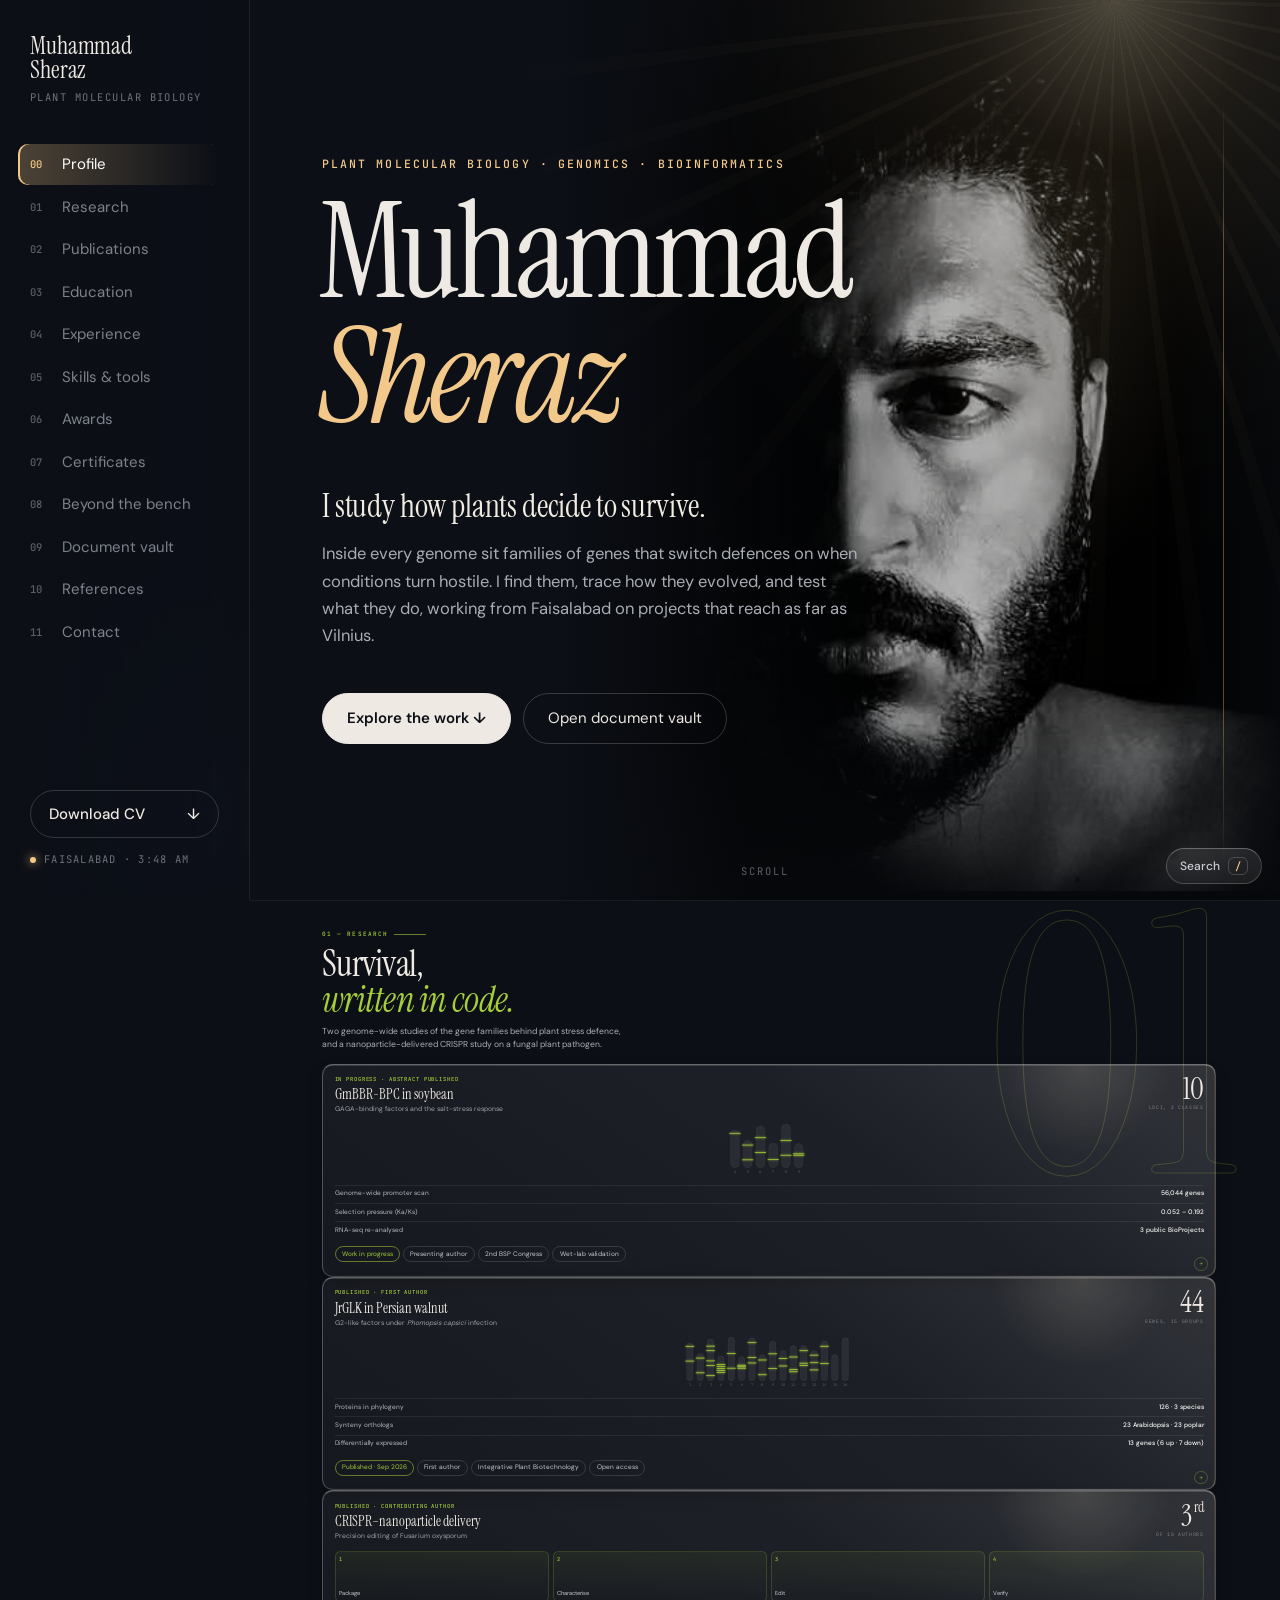
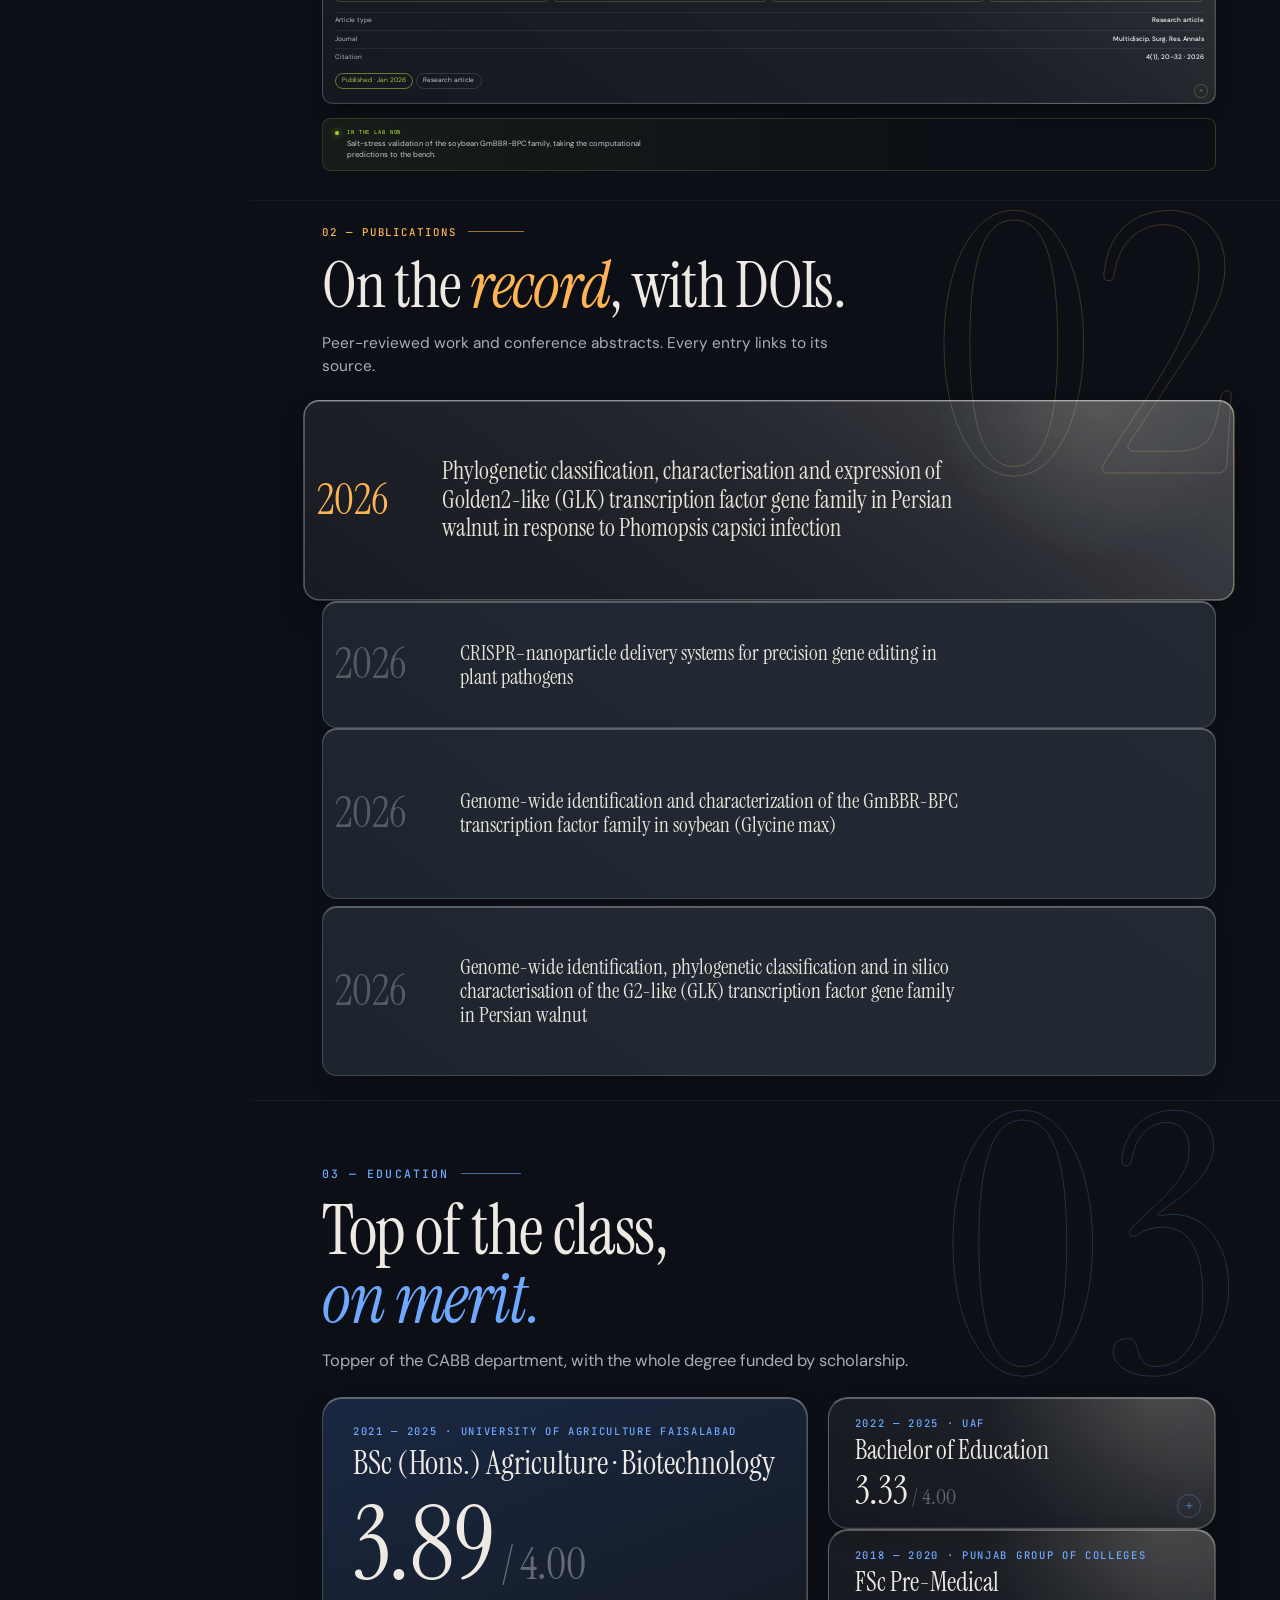
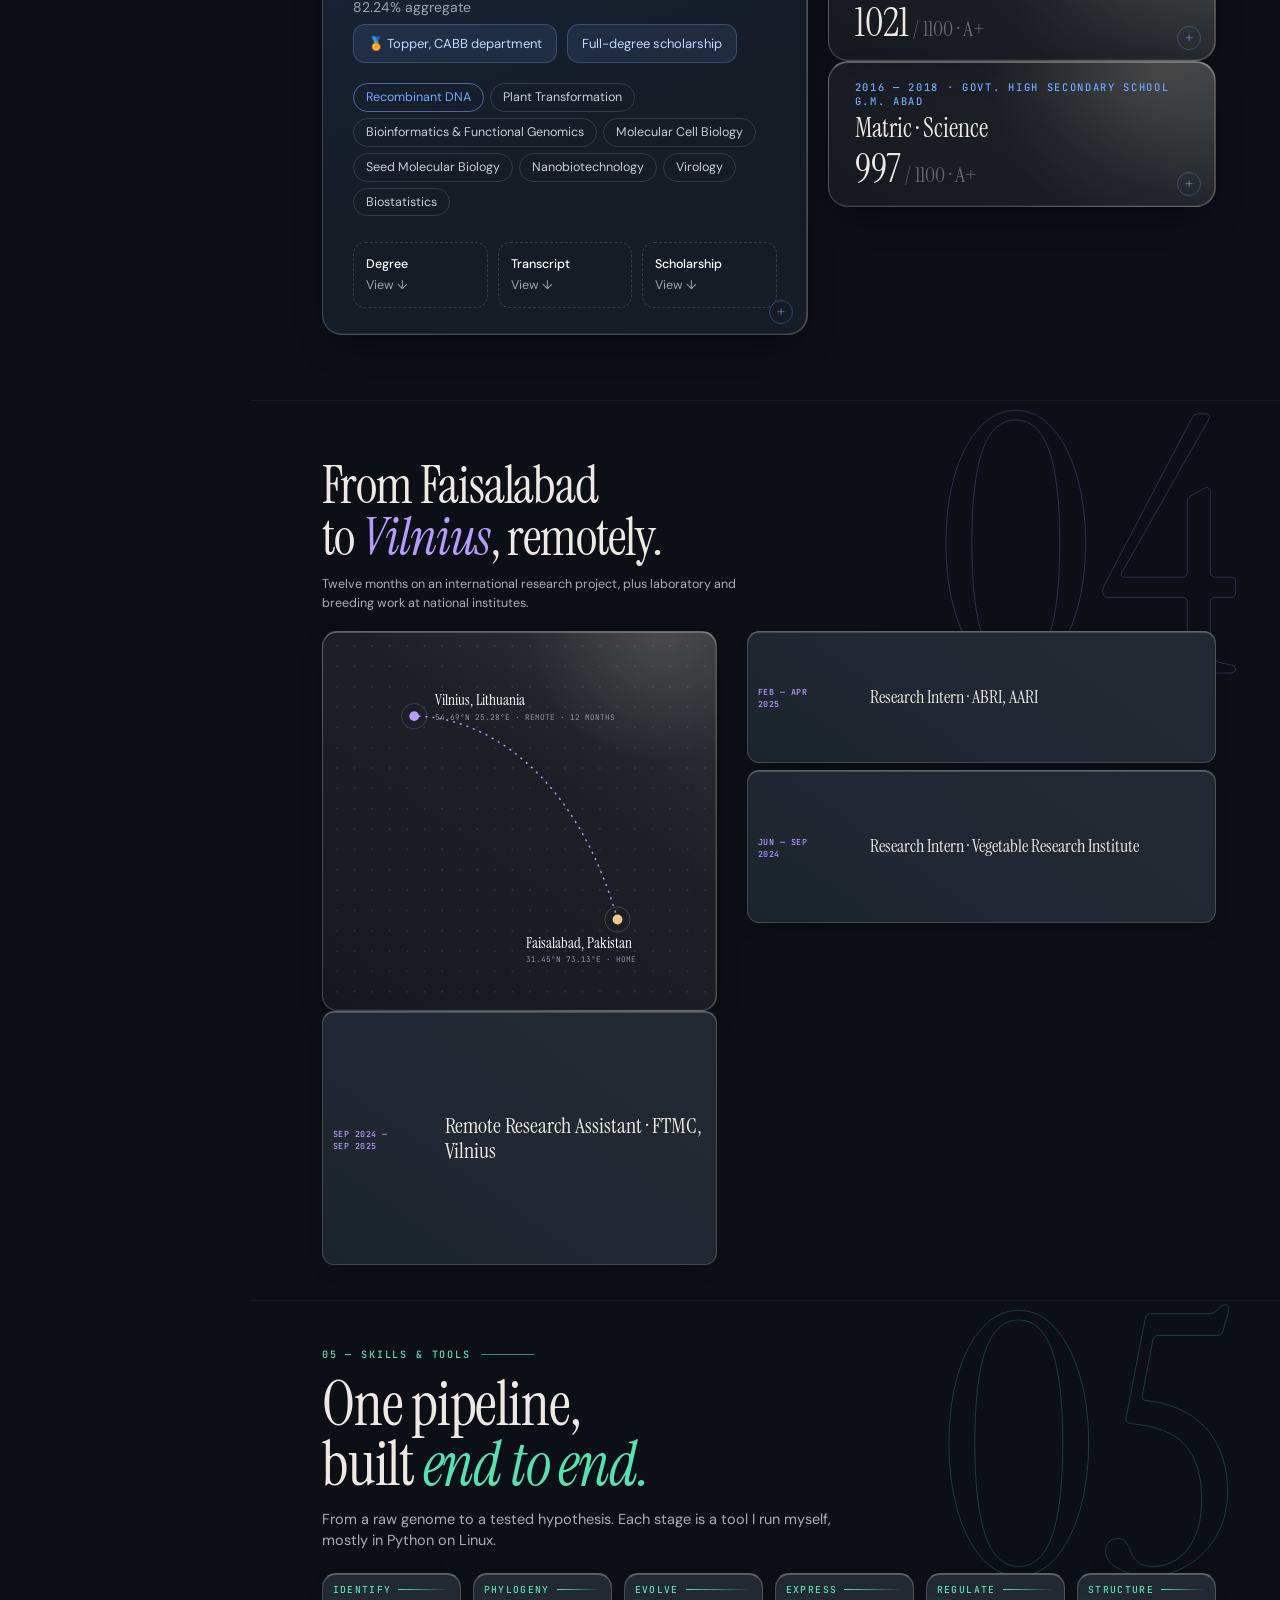
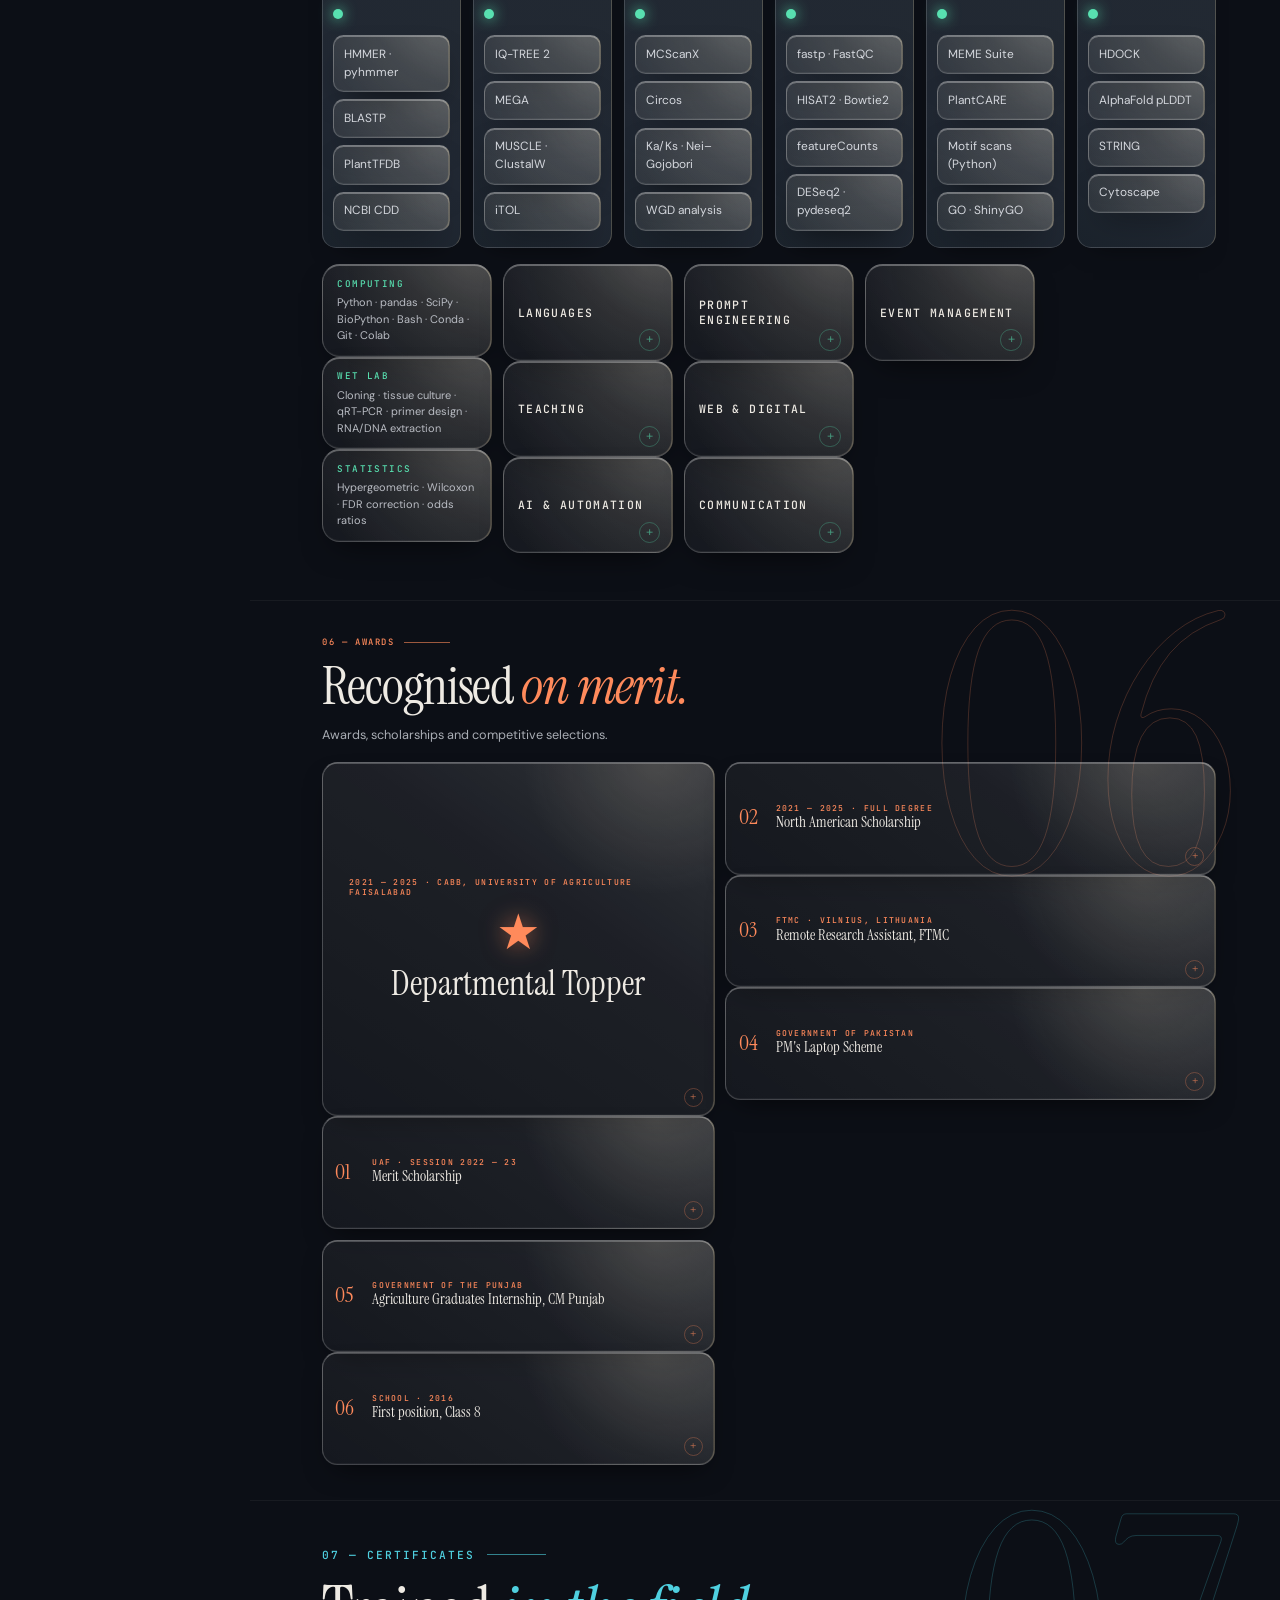
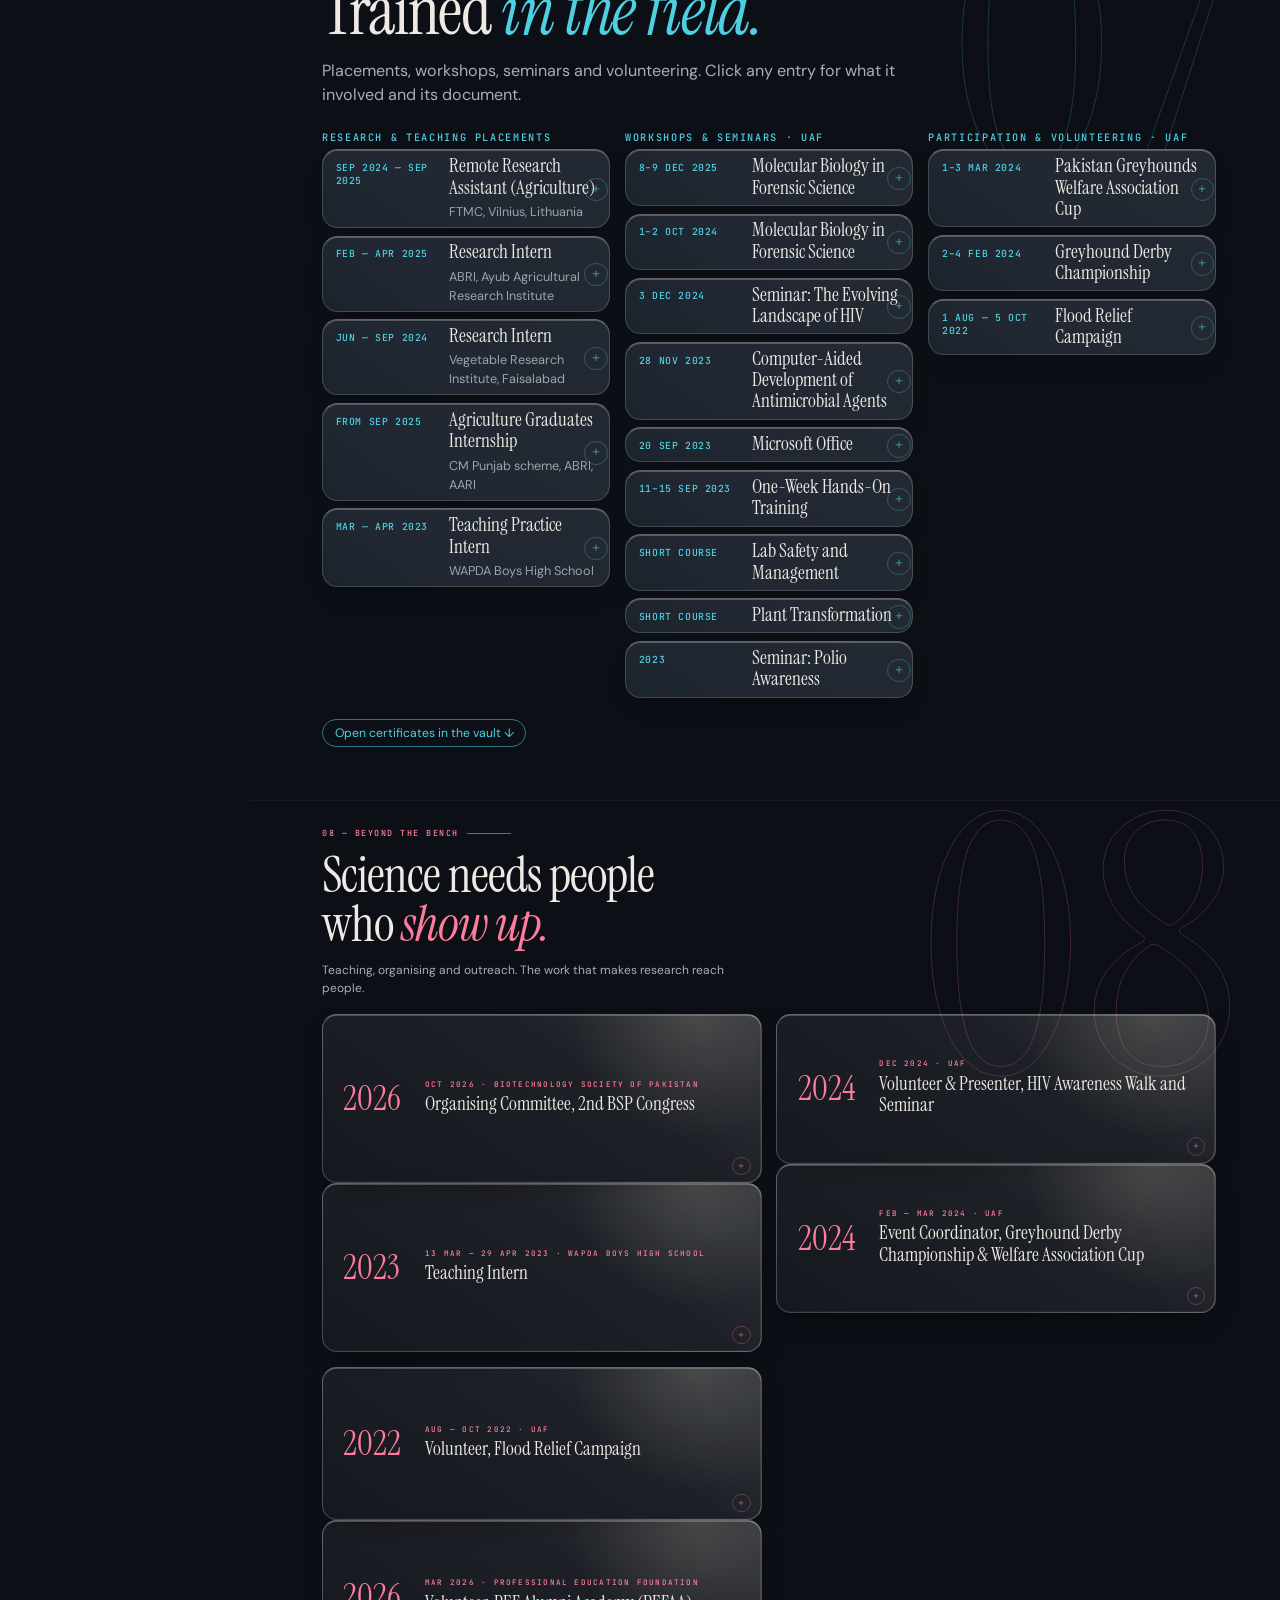
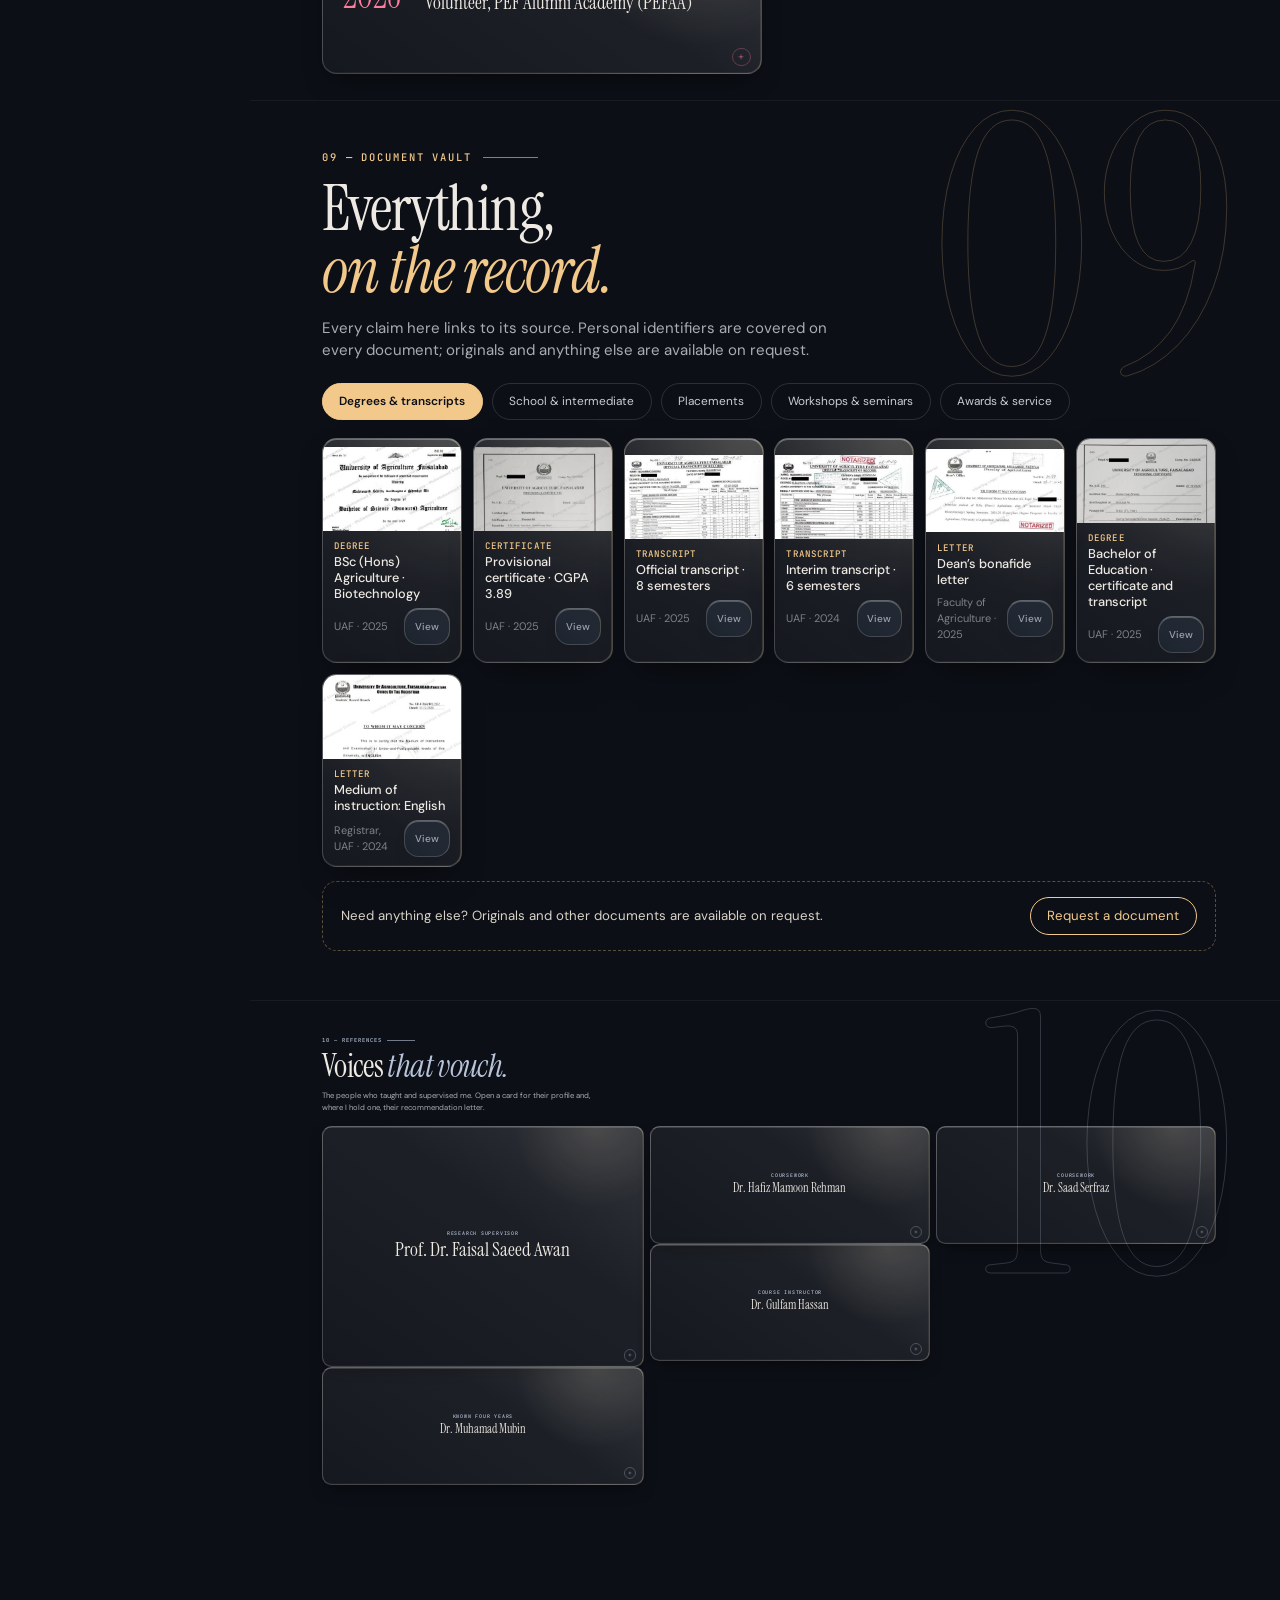
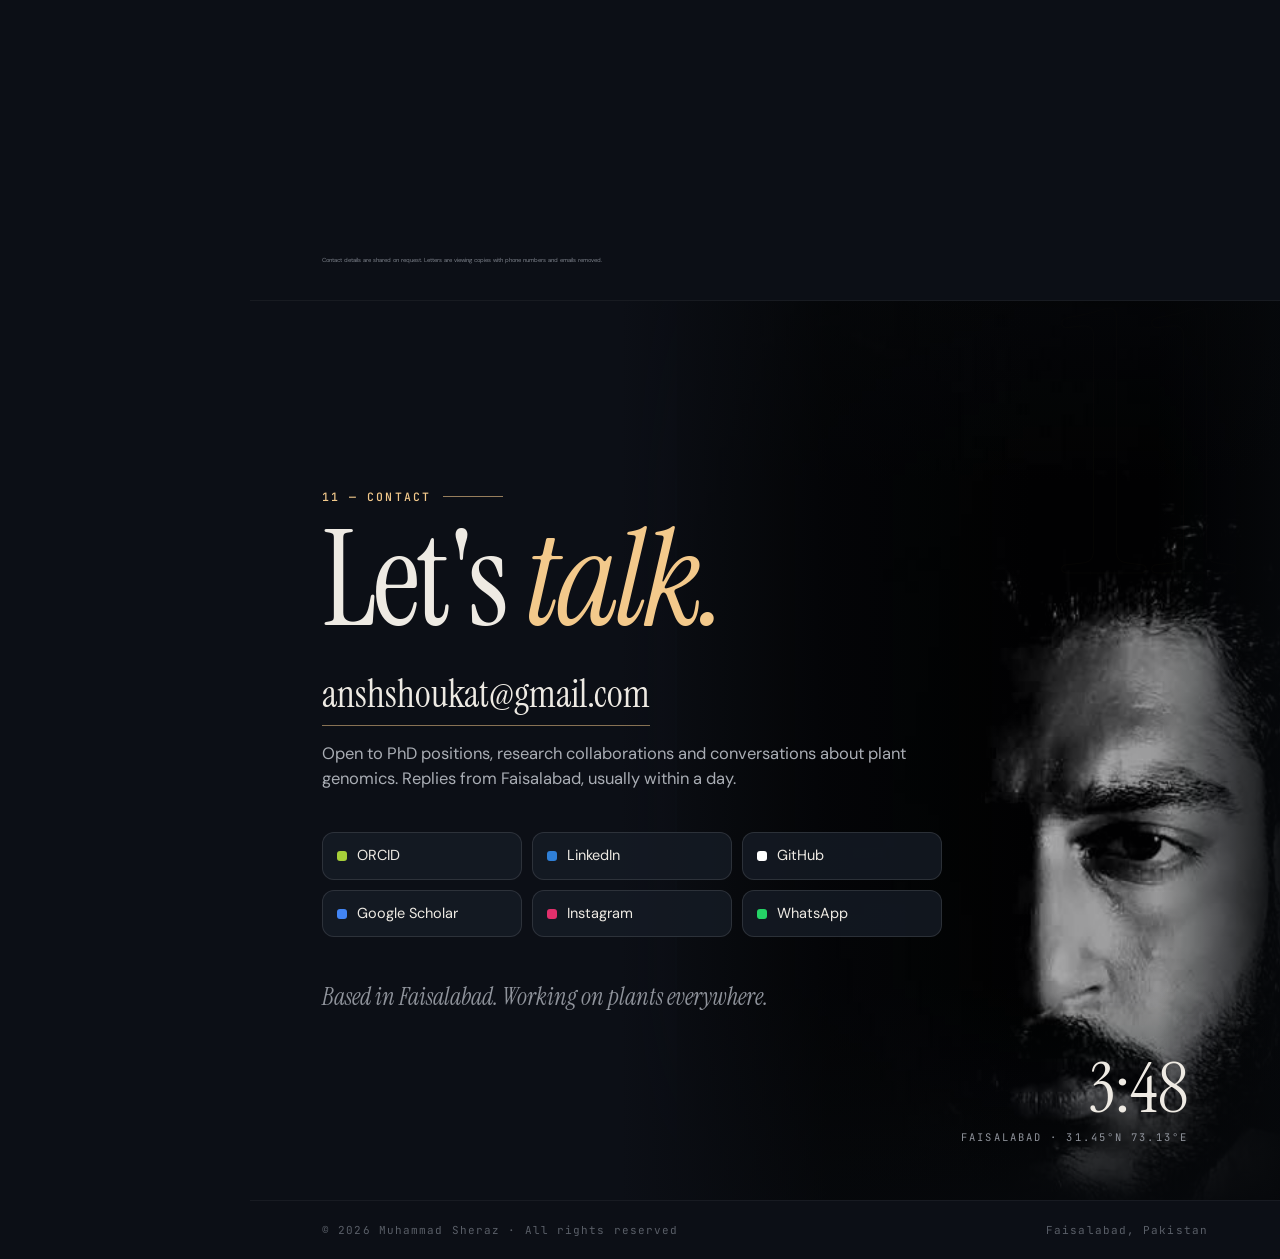
==== commit dc0da66e: "Ownership protection: all-rights-reserved licence, author/canonical/copyright metadata, ownership ma" ====
--- a/portfolio/index.html
+++ b/portfolio/index.html
@@ -1,9 +1,10 @@
-<!doctype html><html lang="en" class="no-js"><head><meta charset="utf-8"><meta name="build" content="38"><meta name="viewport" content="width=device-width,initial-scale=1,viewport-fit=cover"><meta name="color-scheme" content="dark"><meta name="theme-color" content="#0C0F16">
+<!doctype html><!-- © 2026 Muhammad Sheraz. All rights reserved. Original work. Mark: msheraz-portfolio-2026-ownership-mark. Source: github.com/Muhammad5heraz -->
+<html lang="en" class="no-js"><head><meta charset="utf-8"><meta name="build" content="40"><meta name="author" content="Muhammad Sheraz"><meta name="copyright" content="© 2026 Muhammad Sheraz. All rights reserved."><meta name="ownership-mark" content="msheraz-portfolio-2026-ownership-mark"><link rel="canonical" href="https://muhammad5heraz.github.io/portfolio/"><meta name="viewport" content="width=device-width,initial-scale=1,viewport-fit=cover"><meta name="color-scheme" content="dark"><meta name="theme-color" content="#0C0F16">
 <title>Muhammad Sheraz · Plant molecular biology &amp; genomics</title>
 <meta name="description" content="Portfolio of Muhammad Sheraz, plant molecular biologist and computational genomicist. Research on transcription factor gene families, publications, education, experience and documents.">
 <meta property="og:title" content="Muhammad Sheraz · Plant molecular biology &amp; genomics"><meta property="og:description" content="First-author genome-wide study in Persian walnut. Research, publications, education and documents in one place."><meta property="og:type" content="website"><meta property="og:image" content="https://muhammad5heraz.github.io/portfolio/assets/og.jpg"><meta name="twitter:card" content="summary_large_image">
 <meta name="robots" content="noindex,nofollow"><link rel="icon" href="data:image/svg+xml,%3Csvg xmlns='http://www.w3.org/2000/svg' viewBox='0 0 32 32'%3E%3Crect width='32' height='32' rx='9' fill='%230C0F16'/%3E%3Ccircle cx='16' cy='16' r='9' fill='none' stroke='%23F3C98B' stroke-width='2'/%3E%3C/svg%3E">
-<link rel="preload" as="font" type="font/woff2" href="fonts/instrument-serif-latin-400-normal.woff2" crossorigin><link rel="preload" as="font" type="font/woff2" href="fonts/instrument-serif-latin-400-italic.woff2" crossorigin><link rel="preload" as="font" type="font/woff2" href="fonts/dm-sans-latin-400-normal.woff2" crossorigin><link rel="preload" as="font" type="font/woff2" href="fonts/dm-sans-latin-500-normal.woff2" crossorigin><style>@font-face{font-family:'Instrument Serif';font-style:normal;font-weight:400;font-display:swap;src:url(fonts/instrument-serif-latin-400-normal.woff2) format('woff2')}@font-face{font-family:'Instrument Serif';font-style:italic;font-weight:400;font-display:swap;src:url(fonts/instrument-serif-latin-400-italic.woff2) format('woff2')}@font-face{font-family:'DM Sans';font-style:normal;font-weight:400;font-display:swap;src:url(fonts/dm-sans-latin-400-normal.woff2) format('woff2')}@font-face{font-family:'DM Sans';font-style:normal;font-weight:500;font-display:swap;src:url(fonts/dm-sans-latin-500-normal.woff2) format('woff2')}@font-face{font-family:'DM Sans';font-style:normal;font-weight:600;font-display:swap;src:url(fonts/dm-sans-latin-600-normal.woff2) format('woff2')}@font-face{font-family:'JetBrains Mono';font-style:normal;font-weight:400;font-display:swap;src:url(fonts/jetbrains-mono-latin-400-normal.woff2) format('woff2')}@font-face{font-family:'JetBrains Mono';font-style:normal;font-weight:500;font-display:swap;src:url(fonts/jetbrains-mono-latin-500-normal.woff2) format('woff2')}</style><link rel="stylesheet" href="style.css?v=38"><script type="application/ld+json">{"@context":"https://schema.org","@type":"Person","name":"Muhammad Sheraz","jobTitle":"Plant molecular biologist and computational genomicist","url":"https://muhammad5heraz.github.io/portfolio/","sameAs":["https://orcid.org/0009-0007-3877-2232","https://www.linkedin.com/in/muhammad-sheraz-9138302b9","https://github.com/Muhammad5heraz","https://scholar.google.com/citations?user=5pSvq1QAAAAJ"],"alumniOf":{"@type":"CollegeOrUniversity","name":"University of Agriculture Faisalabad"},"address":{"@type":"PostalAddress","addressLocality":"Faisalabad","addressCountry":"PK"},"knowsAbout":["Plant genomics","Transcription factor gene families","Bioinformatics","RNA-seq","Comparative genomics"]}</script></head><body><div id="prog" aria-hidden="true"></div><div id="glow" aria-hidden="true"></div><div id="sun" aria-hidden="true"><i class="wash"></i><i class="cool"></i><i class="mid"></i><i class="rays"></i><i class="core"></i></div>
+<link rel="preload" as="font" type="font/woff2" href="fonts/instrument-serif-latin-400-normal.woff2" crossorigin><link rel="preload" as="font" type="font/woff2" href="fonts/instrument-serif-latin-400-italic.woff2" crossorigin><link rel="preload" as="font" type="font/woff2" href="fonts/dm-sans-latin-400-normal.woff2" crossorigin><link rel="preload" as="font" type="font/woff2" href="fonts/dm-sans-latin-500-normal.woff2" crossorigin><style>@font-face{font-family:'Instrument Serif';font-style:normal;font-weight:400;font-display:swap;src:url(fonts/instrument-serif-latin-400-normal.woff2) format('woff2')}@font-face{font-family:'Instrument Serif';font-style:italic;font-weight:400;font-display:swap;src:url(fonts/instrument-serif-latin-400-italic.woff2) format('woff2')}@font-face{font-family:'DM Sans';font-style:normal;font-weight:400;font-display:swap;src:url(fonts/dm-sans-latin-400-normal.woff2) format('woff2')}@font-face{font-family:'DM Sans';font-style:normal;font-weight:500;font-display:swap;src:url(fonts/dm-sans-latin-500-normal.woff2) format('woff2')}@font-face{font-family:'DM Sans';font-style:normal;font-weight:600;font-display:swap;src:url(fonts/dm-sans-latin-600-normal.woff2) format('woff2')}@font-face{font-family:'JetBrains Mono';font-style:normal;font-weight:400;font-display:swap;src:url(fonts/jetbrains-mono-latin-400-normal.woff2) format('woff2')}@font-face{font-family:'JetBrains Mono';font-style:normal;font-weight:500;font-display:swap;src:url(fonts/jetbrains-mono-latin-500-normal.woff2) format('woff2')}</style><link rel="stylesheet" href="style.css?v=40"><script type="application/ld+json">{"@context":"https://schema.org","@type":"Person","copyrightHolder":"Muhammad Sheraz","identifier":"https://orcid.org/0009-0007-3877-2232","name":"Muhammad Sheraz","jobTitle":"Plant molecular biologist and computational genomicist","url":"https://muhammad5heraz.github.io/portfolio/","sameAs":["https://orcid.org/0009-0007-3877-2232","https://www.linkedin.com/in/muhammad-sheraz-9138302b9","https://github.com/Muhammad5heraz","https://scholar.google.com/citations?user=5pSvq1QAAAAJ"],"alumniOf":{"@type":"CollegeOrUniversity","name":"University of Agriculture Faisalabad"},"address":{"@type":"PostalAddress","addressLocality":"Faisalabad","addressCountry":"PK"},"knowsAbout":["Plant genomics","Transcription factor gene families","Bioinformatics","RNA-seq","Comparative genomics"]}</script></head><body><div id="prog" aria-hidden="true"></div><div id="glow" aria-hidden="true"></div><div id="sun" aria-hidden="true"><i class="wash"></i><i class="cool"></i><i class="mid"></i><i class="rays"></i><i class="core"></i></div>
 <header class="top"><b>Sheraz</b><nav><a href="#profile" data-ch="profile">Profile</a><a href="#research" data-ch="research">Research</a><a href="#publications" data-ch="publications">Publications</a><a href="#education" data-ch="education">Education</a><a href="#experience" data-ch="experience">Experience</a><a href="#skills" data-ch="skills">Skills &amp; tools</a><a href="#awards" data-ch="awards">Awards</a><a href="#certificates" data-ch="certificates">Certificates</a><a href="#beyond" data-ch="beyond">Beyond the bench</a><a href="#vault" data-ch="vault">Document vault</a><a href="#references" data-ch="references">References</a><a href="#contact" data-ch="contact">Contact</a></nav></header><aside class="rail"><div class="nm">Muhammad<br>Sheraz</div><div class="rl">Plant molecular biology</div><ol><li><a href="#profile" data-ch="profile"><b>00</b>Profile</a></li><li><a href="#research" data-ch="research"><b>01</b>Research</a></li><li><a href="#publications" data-ch="publications"><b>02</b>Publications</a></li><li><a href="#education" data-ch="education"><b>03</b>Education</a></li><li><a href="#experience" data-ch="experience"><b>04</b>Experience</a></li><li><a href="#skills" data-ch="skills"><b>05</b>Skills &amp; tools</a></li><li><a href="#awards" data-ch="awards"><b>06</b>Awards</a></li><li><a href="#certificates" data-ch="certificates"><b>07</b>Certificates</a></li><li><a href="#beyond" data-ch="beyond"><b>08</b>Beyond the bench</a></li><li><a href="#vault" data-ch="vault"><b>09</b>Document vault</a></li><li><a href="#references" data-ch="references"><b>10</b>References</a></li><li><a href="#contact" data-ch="contact"><b>11</b>Contact</a></li></ol><a class="cv" href="assets/Muhammad_Sheraz_CV.pdf" target="_blank" rel="noopener"><span>Download CV</span><span>↓</span></a><div class="ck"><i></i><span data-clock="rail">Faisalabad</span></div></aside><main><section class="ch" id="profile"><img class="bg" src="assets/portrait.jpg" alt="Portrait of Muhammad Sheraz" fetchpriority="high"><div class="vig"></div>
 <div class="h-in"><div class="hk">Plant molecular biology · Genomics · Bioinformatics</div>
 <h1><span><i>Muhammad</i></span><span><i>Sheraz</i></span></h1>
@@ -103,5 +104,5 @@
 <div class="clk"><b data-clock="big">--:--</b><div>Faisalabad · 31.45°N 73.13°E</div></div></section></main>
 <div class="pop" id="pop" aria-hidden="true"><div class="pop-bg"></div><div class="pop-card" role="dialog" aria-modal="true" aria-labelledby="pop-t"><div class="pop-bar"></div><button class="pop-x" id="pop-x" aria-label="Close details">Close <i>esc</i></button><div class="pop-in" id="pop-in"></div></div></div>
 <script type="application/json" id="det">{"soy":{"k":"Research · in progress","t":"GmBBR-BPC transcription factors in soybean","sub":"A genome-wide study of the GAGA-binding BBR/BPC family and what it does under salt stress.","role":"Designed the pipelines in Python on Linux, ran every analysis step, and is now taking the predictions to the bench. Abstract co-author: A. Ali.","flow":[["Identify","Three independent searches (Pfam PF06217 profile, an Arabidopsis-derived profile, reciprocal BLASTP) across the 74,206-protein soybean proteome converged on the same set.","10 loci · chr 4–9"],["Classify","Maximum-likelihood phylogeny split the family into two classes; the GAGA-binding domain was confirmed in every member (NCBI CDD).","Class I ×6 · Class II ×4"],["Evolve","Synteny and Ka/Ks against Arabidopsis, rice and tomato (MCScanX, Nei–Gojobori).","4 WGD pairs · Ka/Ks 0.052–0.192"],["Regulate","Python scan of 56,044 promoters for GA-repeat and C-box motifs; regulon tested for enrichment on three platforms.","Odds ratio 3.20 · 7 GO terms"],["Dock","HDOCK blind docking with randomised controls, motif-restrained redocking, AlphaFold confidence, hypergeometric testing.","Interface overlap tested"],["Express","Three public salt-stress RNA-seq datasets re-analysed from raw reads under one pipeline, with family-wide correction.","8 of 60 tests significant"],["Validate","qRT-PCR primers designed and checked; salinity treatment and expression validation under way in the lab.","In progress"]],"pts":["The honest result: a modest, context-dependent part of the salt response. Only GmBBR-BPC1 fell significantly in two independent leaf experiments.","Results held up to multi-mapping reads, model choice and fold-change shrinkage."],"facts":[["Status","Abstract published · manuscript in preparation"],["Presented","2nd BSP Congress, UAF · 27–28 Oct 2026"],["Genome","Wm82.a4.v1"]]},"wal":{"k":"Research · published · first author","t":"JrGLK family in Persian walnut","sub":"Golden2-like transcription factors under Phomopsis capsici infection. Integrative Plant Biotechnology 4(3), 249–266.","role":"First author. Ran the full computational study end to end, wrote the custom promoter-extraction script, led the manuscript and managed the whole peer-review cycle: a point-by-point response to two reviewers and galley-proof correction. Co-authors: A. Ali and F. S. Awan.","flow":[["Identify","Family-level search of the chromosome-scale Walnut 2.0 assembly (GCF_001411555.2).","44 genes · 43 mapped on 14 of 16 chromosomes"],["Classify","126 GLK proteins from walnut, Arabidopsis and rice; IQ-TREE 2 with ModelFinder and 1,000 ultrafast bootstraps.","15 supported groups"],["Characterise","Conserved motifs (MEME) and exon–intron structure, matched against the phylogeny.","Group-specific motif sets"],["Evolve","MCScanX synteny, drawn with Circos.","23 orthologs in Arabidopsis · 23 in poplar"],["Regulate","Strand-aware Python script extracted promoters with neighbouring-gene trimming; PlantCARE mapped the elements.","ABA, drought, defence, light (predicted)"],["Respond","RNA-seq under P. capsici infection (PRJNA867174): Bowtie2, featureCounts, DESeq2.","13 DEGs · 6 up · 7 down"]],"pts":["No walnut-specific group reached the support threshold, which argues against a walnut-specific expansion of the family.","The regulatory elements are predictions, reported as predictions."],"facts":[["Journal","Integrative Plant Biotechnology"],["Published","28 Sep 2026 · open access (CC BY 4.0)"],["DOI","10.55627/pbiotech.004.03.2010"]],"links":[["Read the paper ↗","https://doi.org/10.55627/pbiotech.004.03.2010"]]},"crispr":{"k":"Research · published · contributing author","t":"CRISPR–nanoparticle delivery systems","sub":"Nanoparticle-assisted CRISPR–Cas delivery for precise editing of the fungal pathogen Fusarium oxysporum. Multidisciplinary Surgical Research Annals 4(1), 20–32.","role":"Contributing author, third of ten. A. Ali is first author.","flow":[["Package","CRISPR components loaded into polymeric nanoparticles that protect them and release them in a controlled way.",""],["Characterise","Uniform nanoscale size, colloidal stability, loading efficiency and pH-dependent release.",""],["Edit","Higher uptake and nuclear entry than the free system, and deletion of a virulence-related gene.",""],["Verify","Reduced fungal growth and virulence in host–pathogen models; no off-target edits in the host genome.",""]],"pts":["Aim: a targeted, environmentally safer alternative to chemical fungicides for plant disease control."],"links":[["Read the paper ↗","https://msrajournalreview.com/index.php/Journal/article/view/482"]],"facts":[["Journal","Multidisciplinary Surgical Research Annals"],["Citation","4(1), 20–32 · 19 Jan 2026"],["Type","Research article"]]},"walabs":{"k":"Conference abstract · first author","t":"Walnut GLK study, symposium abstract","sub":"Abstract book of the two-day Symposium on Recent Advances in Plant Biotechnology for Sustainable Development & Climate Change, Government College University Faisalabad, 13–14 May 2026.","role":"First author. The abstract reports the first genome-wide analysis of the GLK family in Persian walnut, an earlier stage of the work later published in Integrative Plant Biotechnology.","flow":[["Identify","44 non-redundant JrGLK genes (JrGLK1 to JrGLK44) found by BLASTP on the Walnut 2.0 assembly.",""],["Place","Spread over 14 of 16 chromosomes, with clusters on chromosomes 3 and 4.",""],["Classify","Neighbor-joining tree (MEGA 12, 1,000 bootstraps) of 126 GLK proteins from walnut, Arabidopsis and rice.",""],["Support","Conserved motifs and exon–intron structure, synteny with Arabidopsis, and stress, hormone and light elements in the promoters.",""]],"pts":["Protein length ranged from 235 to 485 amino acids, consistent with functional diversification.","The published paper extends this with a maximum-likelihood tree and RNA-seq expression under Phomopsis capsici infection."],"facts":[["Event","Plant Biotechnology for Sustainable Development & Climate Change · GCUF"],["Date","13–14 May 2026"],["Authors","M. Sheraz, A. Ali, Mahdur Rehman"],["Abstract","No. 12 in the abstract book"],["Certificate","Oral and poster presenter, and participant · Ref. GCUF/BNB/26/254"]],"docs":[["Symposium certificate","GCUF · 13–14 May 2026","docs/symposium.jpg"]]},"bsc":{"k":"Education · 2021 — 2025","t":"BSc (Hons.) Agriculture, Biotechnology major","sub":"University of Agriculture Faisalabad · four-year degree · Faculty of Agriculture.","role":"Topper of the CABB department with a 3.89 / 4.00 CGPA (2,270 of 2,760 marks, 82.24%). The whole degree was funded by the North American Scholarship, so no fees were paid out of pocket, and a UAF merit scholarship was awarded for session 2022–23.","pts":["Commenced 2 September 2021; degree completed Spring 2024–25; result notified 7 July 2025; degree awarded 11 August 2025.","The Dean’s Office confirms him as a bona fide student after the 8th semester, Spring 2024–25.","Final-semester internship graded A (112 of 120)."],"chips":["Recombinant DNA Technology I & II","Plant Cell, Tissue and Organ Culture","Molecular Cell Biology","Plant Transformation","Seed Molecular Biology","Bioinformatics & Functional Genomics","Nanobiotechnology","Diagnostic Plant Pathology","Virology","Biosafety & Risk Assessment","Techniques in Biotechnology","Research Projects & Scientific Writing"],"facts":[["CGPA","3.89 / 4.00"],["Marks","2,270 / 2,760 · 82.24%"],["Standing","Topper, CABB department"]],"docs":[["Degree certificate","UAF · 2025","docs/degree.jpg"],["Provisional certificate","UAF · 2025","docs/provisional.jpg"],["Official transcript","UAF · 2025","docs/transcript.jpg"],["Interim transcript","UAF · 2024","docs/interim.jpg"],["Dean’s bonafide letter","Faculty of Agriculture · 2025","docs/dean_letter.jpg"],["Scholarship letter","DFA&UA, UAF","docs/naletter.jpg"]]},"bed":{"k":"Education · 2022 — 2025","t":"Bachelor of Education","sub":"University of Agriculture Faisalabad · one-and-a-half-year programme.","role":"Completed alongside the BSc, with a teaching internship in a school classroom.","pts":["Commenced 31 August 2022; result notified 15 October 2025.","70.00% aggregate (798 of 1,140) and a 3.33 CGPA.","Core subjects included curriculum development, educational psychology, teaching and learning strategies, scientific and technical writing, and teaching of biology."],"facts":[["CGPA","3.33 / 4.00"],["Aggregate","70.00%"],["Internship","WAPDA Boys High School, 2023"]],"docs":[["Provisional certificate and transcript","UAF · 2025","docs/bed.jpg"]]},"fsc":{"k":"Education · 2018 — 2020","t":"FSc Pre-Medical","sub":"Punjab Group of Colleges, Faisalabad · Board of Intermediate and Secondary Education, Faisalabad.","role":"1,021 of 1,100 marks in the 2020 annual examination, grade A+.","pts":["Pre-medical group: Physics 193, Chemistry 198 and Biology 196, each out of 200.","Marks were awarded under the Board’s COVID-19 examination policy, as the certificate states."],"docs":[["Intermediate certificate","Punjab College · 2020","docs/inter.jpg"]]},"matric":{"k":"Education · 2016 — 2018","t":"Matric, Science","sub":"Govt. M.C. Higher Secondary School, Ghulam Muhammad Abad, Faisalabad · Board of Intermediate and Secondary Education, Faisalabad.","role":"997 of 1,100 marks, grade A+, in the 2018 annual examination.","pts":["Mathematics 143, Physics 142, Biology 137 and Chemistry 136, each out of 150."],"docs":[["Matric certificate","Govt. M.C. High School · 2018","docs/matric.jpg"]]},"ftmc":{"k":"Experience · Sep 2024 — Sep 2025","t":"Remote Research Assistant, FTMC Vilnius","sub":"State Research Institute Center for Physical Sciences and Technology, Lithuania · project on Agrivoltaic Systems Integration.","role":"Joined the FTMC research team remotely for twelve months, bringing agricultural insight to photovoltaic research: how solar installations influence crop growth, soil conditions and resource use in Agri-PV systems.","flow":[["Review and analyse","Literature reviews and data analysis on crop adaptability and microclimatic change under photovoltaic structures.",""],["Select crops","Supported the identification of shade-tolerant crop species suited to Agri-PV systems.",""],["Model","Helped develop agronomic frameworks and models linking plant growth parameters to solar energy production efficiency.",""],["Report","Prepared technical summaries and written reports to support experimental design and the interpretation of results.",""]],"pts":["The supervising researcher’s letter (6 Nov 2025) describes initiative, reliability and a strong grasp of interdisciplinary research."],"facts":[["Project","Agrivoltaic Systems Integration"],["Mode","Remote · Sep 2024 — Sep 2025"],["Supervisor","Dr. Muhammad Mujahid"]],"docs":[["Letter from FTMC","FTMC · Nov 2025","docs/ftmc.jpg"]]},"abri":{"k":"Experience · 17 Feb — 17 Apr 2025","t":"Research Intern, ABRI","sub":"Agricultural Biotechnology Research Institute, Ayub Agricultural Research Institute, Faisalabad.","role":"Worked in the institute’s biotechnology laboratory on ongoing research, supervised by Dr Qamar Shakil, Chief Scientist.","flow":[["Extract","Embryo DNA extraction and DNA quantification.",""],["Amplify","Polymerase chain reaction (PCR).",""],["Resolve","Gel electrophoresis, agarose and polyacrylamide (PAGE).",""],["Culture","Tissue culture of sugarcane and wheat.",""]],"docs":[["Internship certificate","ABRI · 2025","docs/abri.jpg"]]},"vri":{"k":"Experience · 1 Jun — 30 Sep 2024","t":"Research Intern, Vegetable Research Institute","sub":"Vegetable Research Institute, Faisalabad.","role":"Four-month internship in the institute’s breeding work, certified by the Principal Scientist, Dr. Muhammad Iqbal.","flow":[["Hybridise","Took part in the hybridisation programme for winter and summer vegetable crops.",""],["Select","Trained in selection skills.",""],["Breed","Applied them to the breeding programmes of different vegetable crops, especially tomato.",""]],"docs":[["Internship certificate","Vegetable Research Institute · 2024","docs/vri.jpg"]]},"indep":{"k":"Experience · 2024 — 2026","t":"Independent research","sub":"JrGLK in walnut, then GmBBR-BPC in soybean, at the University of Agriculture Faisalabad.","role":"From gene identification to peer review: two genome-wide studies, built and run on his own, in Python on Linux.","pts":["Walnut: first-author paper plus a conference abstract.","Soybean: published abstract, manuscript in preparation, wet-lab validation under way."]},"topper":{"k":"Award · CABB, UAF","t":"Departmental Topper","sub":"Centre of Agricultural Biochemistry and Biotechnology (CABB), University of Agriculture Faisalabad.","role":"Topper of the CABB department over the four-year BSc, with a 3.89 / 4.00 CGPA (82.24%). The honour came from the department, not the faculty."},"merit":{"k":"Award · UAF","t":"Merit Scholarship","sub":"Directorate of Financial Assistance and University Advancement, UAF · session 2022 — 23.","role":"Awarded a merit scholarship on the basis of academic performance for session 2022–23. The certificate is dated 10 April 2023.","docs":[["Merit scholarship certificate","UAF · 2023","docs/merit.jpg"]]},"na":{"k":"Award · 2021 — 2025","t":"North American Scholarship","sub":"Full-degree scholarship for the BSc (Hons.), 2021 to 2025.","role":"A merit-based scholarship that covered the entire BSc (Hons.) Agricultural Biotechnology degree. No tuition or fees were paid by him or his family across the four years.","pts":["Held for the full four-year programme, alongside the UAF merit scholarship of session 2022–23.","Confirmed by a letter from the Directorate of Financial Assistance & University Advancement (Kamyab Jawan Markaz), UAF, signed by its Director."],"docs":[["Scholarship confirmation letter","DFA&UA, UAF","docs/naletter.jpg"]],"facts":[["Awarded","North America Alumni Association Scholarship (NA3)"],["Session","2021 – 2025"],["Issued by","Directorate of Financial Assistance & University Advancement, UAF"]]},"intern":{"k":"Placement · FTMC","t":"Remote Research Assistant, FTMC","sub":"State Research Institute Center for Physical Sciences and Technology, Vilnius.","role":"Twelve months on the Agrivoltaic Systems Integration project, from September 2024 to September 2025.","docs":[["Letter from FTMC","FTMC · Nov 2025","docs/ftmc.jpg"]]},"pm":{"k":"Award · Government of Pakistan","t":"Prime Minister’s Laptop Scheme","sub":"Merit-based awardee, Phase 3.","role":"Awarded a laptop on academic merit at graduation level."},"cm":{"k":"Selection · Government of the Punjab","t":"Agriculture Graduates Internship Scheme (CM Punjab), Phase II 2025–26","sub":"Deployment letter from the Deputy Director Agriculture (Extension), Faisalabad, dated 15 September 2025.","role":"Selected by the District Selection Committee and deployed as an intern at the Agricultural Biotechnology Research Institute (ABRI), AARI Faisalabad, from 16 September 2025.","flow":[["Selected","Recommended by the District Selection Committee after the offer letter and its terms were accepted.",""],["Deployed","Posted to ABRI, Ayub Agricultural Research Institute, Faisalabad, with effect from 16 Sep 2025.",""],["Field work","Field activities in the assigned circle, recorded through a dedicated mobile app.",""],["Supervised","Carried out under the Scientific Officer concerned.",""]],"docs":[["Internship deployment letter","Dept. of Agriculture (Extension), Faisalabad · 2025","docs/cmpunjab.jpg"]]},"first8":{"k":"Award · 2016","t":"First position, Class 8","sub":"Govt. M.C. Higher Secondary School, Ghulam Muhammad Abad, Faisalabad.","role":"First in the class in the 2016 annual examination, with 400 of 500 marks. The principal’s distinction certificate records it.","docs":[["Distinction certificate","School · 2016","docs/class8.jpg"]]},"w_foren":{"k":"Workshop · CABB, UAF · 1–2 Oct 2024","t":"Molecular Biology in Forensic Science","sub":"From Sampling to Data Processing. Two-day workshop at the Centre of Agricultural Biochemistry and Biotechnology, UAF.","role":"Participant.","docs":[["Workshop certificate","CABB, UAF · 2024","docs/forensic.jpg"]]},"w_foren2":{"k":"Workshop · CABB, UAF · 8–9 Dec 2025","t":"Molecular Biology in Forensic Science","sub":"Third two-day workshop, “Connecting Classroom with Crime Lab”, organised by the Centre of Agricultural Biochemistry and Biotechnology, UAF, with USDA and the Endowment Fund Secretariat.","role":"Participant.","docs":[["Workshop certificate","CABB, UAF · Dec 2025","docs/forensic25.jpg"]]},"w_hiv":{"k":"Seminar · UAF · 3 Dec 2024","t":"Seminar: The Evolving Landscape of HIV","sub":"HIV Awareness Walk and Seminar organised by the Biotechnology Society of Pakistan and the UAF Biotech Club, CABB.","role":"Volunteer and presenter at the seminar and awareness walk.","docs":[["Seminar certificate","UAF · 2024","docs/hiv.jpg"]]},"w_cadd":{"k":"Workshop · UAF · 28 Nov 2023","t":"Computer-Aided Development of Antimicrobial Agents","sub":"One-day international workshop organised by the Institute of Microbiology, Faculty of Veterinary Science, UAF.","role":"Participant. Certificate of participation.","docs":[["Certificate of participation","UAF · 2023","docs/antimicrobial.jpg"]]},"w_office":{"k":"Workshop · UAF · 20 Sep 2023","t":"Microsoft Office","sub":"One-day training workshop organised by The Agrarian Society, University of Agriculture Faisalabad.","role":"Active participant.","docs":[["Workshop certificate","UAF · 2023","docs/msoffice.jpg"]]},"w_hands":{"k":"Workshop · UAF · 11–15 Sep 2023","t":"One-Week Hands-On Training","sub":"General laboratory equipment, five days at the Central Hi-Tech Laboratory (ORIC), University of Agriculture Faisalabad.","role":"Completed the training.","docs":[["Certificate of participation","UAF · 2023","docs/handson.jpg"]]},"w_polio":{"k":"Seminar · UAF · 2023","t":"Seminar: Polio Awareness","sub":"Organised by the Rotaract Club of UAF with the Rotary Club of Faisalabad Downtown.","role":"Participant.","docs":[["Seminar certificate","UAF · 2023","docs/polio.jpg"]]},"w_lab":{"k":"Short course · CABB, UAF","t":"Lab Safety and Management","sub":"Short course instructed by Dr. Saad Sarfraz, Centre of Agricultural Biochemistry and Biotechnology.","role":"Completed the course.","docs":[["Certificate for completion","UAF · CABB","docs/labsafety.jpg"]]},"w_transf":{"k":"Short course · CABB, UAF","t":"Plant Transformation","sub":"Short course instructed by Dr. Faiz Ahmad Joiya, University of Agriculture Faisalabad.","role":"Completed the course.","docs":[["Certificate for completion","UAF · CABB","docs/transformation.jpg"]]},"wapda":{"k":"Teaching practice · 13 Mar — 29 Apr 2023","t":"Teaching Practice Intern, WAPDA Boys High School","sub":"Steam Power Station, Faisalabad · six weeks, as part of the B.Ed.","role":"Taught classes during the B.Ed internship. The headmaster’s certificate commends his dedication and teaching skills and records that students and staff were satisfied with his work.","docs":[["Teaching Practice Certificate","WAPDA Boys High School · 2023","docs/wapda.jpg"]]},"p_cup":{"k":"Participation · UAF · 1–3 Mar 2024","t":"Pakistan Greyhounds Welfare Association Cup","sub":"Live-broadcast public event at the University of Agriculture Faisalabad.","role":"Certificate of appreciation for his significant contribution to the Pakistan Greyhounds Welfare Association Cup, part of the UAF Spring Festival 2024, signed by the Convener of the Organizing Committee and the Vice Chancellor.","docs":[["Certificate of appreciation","UAF · 1–3 Mar 2024","docs/cup.jpg"]]},"p_derby":{"k":"Appreciation · UAF · 2–4 Feb 2024","t":"Greyhound Derby Championship","sub":"Rana Manzoor Khan / Raja Rustam Khan Memorial Derby, Equestrian Sports Stadium, University of Agriculture Faisalabad.","role":"Certificate of appreciation from the organisers, Raja Rustam Kennel and the Directorate of Farms, for his significant contribution to the championship.","docs":[["Certificate of appreciation","UAF · 2024","docs/derby.jpg"]]},"p_flood":{"k":"Volunteering · UAF · 1 Aug — 5 Oct 2022","t":"Flood Relief Campaign","sub":"Office of the Senior Tutor, University of Agriculture Faisalabad.","role":"Certificate of appreciation from the Senior Tutor’s office for strong commitment and excellent management skills during the campaign.","docs":[["Certificate of appreciation","UAF · 2022","docs/flood.jpg"]]},"bsp":{"k":"Service · Oct 2026","t":"Organising Committee, 2nd BSP Congress","sub":"Biotechnology Society of Pakistan · hosted at the University of Agriculture Faisalabad.","role":"Member of the organising committee for a national scientific congress on biotechnology for global health and food security.","pts":["Managed abstract submission, review and compilation.","Designed and automated the registration and confirmation system, and handled delegate correspondence and logistics."]},"hivtalk":{"k":"Outreach · Dec 2024","t":"Volunteer & Presenter, HIV Awareness Walk and Seminar","sub":"University of Agriculture Faisalabad.","role":"Presented “The Evolving Landscape of HIV” and played a lead role in the awareness walk.","pts":["Explained transmission, prevention and precautions to a general audience, drawing on virology coursework."],"docs":[["Seminar certificate","UAF · 2024","docs/hiv.jpg"]]},"derbyco":{"k":"Events · Feb — Mar 2024","t":"Event Coordinator, Greyhound Derby & Welfare Association Cup","sub":"University of Agriculture Faisalabad.","role":"Coordinated logistics and on-site operations for two live-broadcast public events.","pts":["Liaised between the organising committees and the public and resolved day-of issues."],"docs":[["Greyhound Derby Championship","UAF · 2–4 Feb 2024","docs/derby.jpg"],["Welfare Association Cup, Spring Festival","UAF · 1–3 Mar 2024","docs/cup.jpg"]]},"flood":{"k":"Community · Aug — Oct 2022","t":"Volunteer, Flood Relief Campaign","sub":"University of Agriculture Faisalabad.","role":"Supported flood-affected communities through the university’s relief drive.","docs":[["Certificate of appreciation","UAF · 2022","docs/flood.jpg"]]},"pefaa":{"k":"Volunteering · Mar 2026","t":"Volunteer, Professional Education Foundation Alumni Academy","sub":"Professional Education Foundation (PEF) · PEFAA.","role":"Certificate of volunteer appreciation in grateful recognition of his continued work and support, signed by the Manager of PEFAA and the Chairman of the Professional Education Foundation.","facts":[["Issued","March 2026"],["Organisation","Professional Education Foundation Alumni Academy (PEFAA)"]],"docs":[["Certificate of volunteer appreciation","PEFAA · Mar 2026","docs/pefaa.jpg"]]},"s_id":{"k":"Pipeline · Identify","t":"Finding the family","sub":"From a raw genome to a clean gene list.","pts":["HMMER and pyhmmer profile searches, BLASTP, PlantTFDB and NCBI CDD.","Used on walnut (44 JrGLK genes) and soybean (10 GmBBR-BPC genes), cross-checked by independent methods."]},"s_phy":{"k":"Pipeline · Phylogeny","t":"Placing genes in a tree","sub":"Who is related to whom.","pts":["IQ-TREE 2 with ModelFinder and ultrafast bootstrap, MEGA, MUSCLE, ClustalW, trimAl, iTOL.","126-protein walnut tree resolved into 15 supported groups."]},"s_evo":{"k":"Pipeline · Evolve","t":"Reading duplication and selection","sub":"How the family grew and what kept it.","pts":["MCScanX synteny, Circos, Ka/Ks with Nei–Gojobori tests, whole-genome-duplication analysis.","Soybean pairs show Ka/Ks of 0.052–0.192, strong purifying selection."]},"s_exp":{"k":"Pipeline · Express","t":"RNA-seq, from reads to genes","sub":"What switches on under stress.","pts":["fastp, FastQC, MultiQC, HISAT2, Bowtie2, featureCounts, DESeq2 and pydeseq2, on Galaxy and locally under Linux.","Soybean salt-stress datasets re-analysed from raw reads with one uniform pipeline."]},"s_reg":{"k":"Pipeline · Regulate","t":"Promoters and motifs","sub":"What the gene may answer to.","pts":["MEME Suite, PlantCARE, custom strand-aware Python promoter extraction, genome-wide motif scans, GO enrichment (ShinyGO, g:Profiler).","56,044 soybean promoters scanned in Python."]},"s_str":{"k":"Pipeline · Structure","t":"Proteins and interactions","sub":"How the protein meets the DNA.","pts":["HDOCK docking with controls, AlphaFold confidence (pLDDT), STRING and Cytoscape networks."]},"k_ai":{"k":"Skill · AI & automation","t":"AI and automation","sub":"AI as an assistant, with the researcher still in charge of the decision.","role":"Used in two real settings: the registration pipeline of the 2nd BSP Congress, and an AI module planned for CABB’s Bioinformatics Practical Manual.","flow":[["Map the task","Write the manual steps down first: inputs, outputs and who is affected.",""],["Script it","Automate the repeatable part so every step can be re-run.",""],["Add AI where it helps","Drafting, summarising and code suggestions, always checked against the source.",""],["Verify and log","Spot-check the output, record what ran, keep a human decision at the end.",""]],"pts":["Built an automatic confirmation email, bound to the congress registration form, so each delegate received their submitted answers on submission.","Planned an AI module for the Bioinformatics Practical Manual: AI in genomic breeding and mutation analysis, framed as an assistant, not a replacement for the scientist.","Principle: script every step, keep raw data untouched and record versions, as set out in the rules for reproducible computational research."],"links":[["Ten simple rules for reproducible research ↗","https://pmc.ncbi.nlm.nih.gov/articles/PMC3812051/"]]},"k_pe":{"k":"Skill · Prompt engineering","t":"AI prompt engineering","sub":"Writing instructions a model can follow, then testing them.","flow":[["State the goal","Say what the output is for, who will read it and what a good answer looks like.",""],["Give context and examples","Supply the source text and one or two worked examples.",""],["Fix the format","Specify structure, length and constraints, so the result can be used directly.",""],["Test and revise","Run it on known cases, compare outputs and tighten the wording.",""]],"pts":["Designs and refines prompts and commands for analysis, drafting and automation tasks, and tests each on known cases before relying on it.","Practice follows the published guidance: be clear and direct, use examples, ask for structured output and let the model reason step by step."],"links":[["Anthropic prompt engineering guide ↗","https://docs.claude.com/en/docs/build-with-claude/prompt-engineering/overview"],["The Prompt Report, a survey of prompting techniques ↗","https://arxiv.org/abs/2406.06608"]]},"k_web":{"k":"Skill · Digital","t":"Web and digital","sub":"Making work findable, readable and fast.","flow":[["Plan","Decide what a visitor should find and in what order.",""],["Build","Semantic HTML, a clean layout and no heavy framework.",""],["Check","Keyboard access, readable contrast and reduced-motion support, in line with the web accessibility guidelines.",""],["Publish","Static hosting on GitHub Pages, linked from every profile.",""]],"pts":["Built and publishes this portfolio and the link hub at muhammad5heraz.github.io.","Also works with databases and data entry, social media and content writing, and trend analysis."],"links":[["Web Content Accessibility Guidelines 2.2 ↗","https://www.w3.org/TR/WCAG22/"]]},"k_evt":{"k":"Skill · Events","t":"Event management","sub":"From the first abstract to the last delegate on the day.","role":"Organising Committee member of the 2nd BSP Congress (27–28 Oct 2026), event coordinator for two live-broadcast championships, and volunteer in a flood-relief drive.","flow":[["Plan","Theme, budget, scientific programme and transport for the CABB group.",""],["Open registration","A form with fee categories for online, physical and international delegates.",""],["Run submissions","Abstract intake, compilation and a themed abstract list.",""],["Communicate","Confirmation emails, posters, the invitation card and delegate queries.",""],["Deliver","Logistics and on-site operations on the day.",""]],"pts":["2nd BSP Congress: registration form with automatic confirmation emails, abstract submission and compilation, posters, programme and budget drafts.","Greyhound Derby Championship and Welfare Association Cup, UAF 2024: logistics and on-site operations for two live-broadcast public events.","Flood Relief Campaign 2022 and the 2024 HIV awareness walk: volunteer and presenter.","Organised along the standard event-management domains: administration, design, marketing, operations and risk."]},"k_teach":{"k":"Skill · Teaching","t":"Teaching and presenting","sub":"Explaining science to classrooms and the public.","pts":["Six weeks of classroom teaching during the B.Ed at WAPDA Boys High School, 13 March to 29 April 2023; the headmaster’s certificate records that students and staff were fully satisfied with his teaching.","Presented “The Evolving Landscape of HIV” to a general audience at UAF in December 2024 and led the awareness walk.","Bachelor of Education, 3.33 / 4.00 CGPA."],"docs":[["Teaching Practice Certificate","WAPDA Boys High School · 2023","docs/wapda.jpg"]]},"k_lang":{"k":"Skill · Languages","t":"Languages","sub":"English C1 · Urdu native · Punjabi native.","role":"University study and examinations in English. The Registrar’s office certifies English as the medium of instruction at UAF, with Islamic Studies taken in Urdu.","docs":[["Medium of instruction letter","Registrar, UAF · 2024","docs/registrar.jpg"]]},"k_com":{"k":"Skill · Communication","t":"Communication","sub":"Clear writing, speaking and persuasion.","role":"Three UAF referees describe communication as a standout strength: in writing and speaking, in class discussion and in formal presentations.","pts":["Scientific writing: first-author manuscript taken through peer review, with a point-by-point reply to two reviewers.","Speaking: debate, public-health presenting and conference abstracts.","Sales and marketing experience, and content writing for social media.","Practice follows the standard advice for scientific papers: one central message, a clear structure and a story the reader can follow."],"links":[["Ten simple rules for structuring papers ↗","https://doi.org/10.1371/journal.pcbi.1005619"]]},"r_awan":{"k":"Reference · Research supervisor","t":"Prof. Dr. Faisal Saeed Awan","sub":"Professor, Centre of Agricultural Biochemistry and Biotechnology (CABB)","role":"Research supervisor and corresponding author of the walnut GLK paper in Integrative Plant Biotechnology. His letter recommends him as an outstanding student with exceptional academic and personal qualities, noting a CGPA of 3.89 out of 4.00 over the four years (2021–2025) he has known him, and highlighting his independent research, analytical and leadership skills.","links":[["UAF faculty profile ↗","https://web.uaf.edu.pk/FacultyProfile/Profile/295"]],"docs":[["Recommendation letter","Prof. Dr. Faisal Saeed Awan · CABB, UAF","docs/ref_awan.jpg"]],"facts":[["Institution","University of Agriculture Faisalabad"],["Contact","Available on request"]]},"r_mubin":{"k":"Reference · Referee · known four years","t":"Dr. Muhamad Mubin","sub":"Associate Professor, CABB, Department of Biotechnology","role":"Has known him for four years. His letter praises his intellectual ability, work ethic and communication, calls him a remarkable communicator, and places him among the stronger students of the department.","links":[["UAF faculty profile ↗","https://web.uaf.edu.pk/FacultyProfile/Profile/293"]],"docs":[["Recommendation letter","Dr. Muhamad Mubin · UAF","docs/ref_mubin.jpg"]],"facts":[["Institution","University of Agriculture Faisalabad"],["Contact","Available on request"]]},"r_mamoon":{"k":"Reference · Referee · coursework","t":"Dr. Hafiz Mamoon Rehman","sub":"Assistant Professor, CABB","role":"His letter recommends him as a distinguished BSc (Hons.) student with a strong foundation in agricultural biotechnology, calls him a remarkable communicator in writing and speaking, and notes his collaborative spirit.","links":[["UAF faculty profile ↗","https://web.uaf.edu.pk/FacultyProfile/Profile/298"]],"docs":[["Recommendation letter","Dr. Hafiz Mamoon Rehman · UAF","docs/ref_mamoon.jpg"]],"facts":[["Institution","University of Agriculture Faisalabad"],["Contact","Available on request"]]},"r_gulfam":{"k":"Reference · Referee · course instructor","t":"Dr. Gulfam Hassan","sub":"Assistant Professor, Institute of Agricultural Extension, Education and Rural Development (IAEERD)","role":"Taught and mentored him in the Research and Report Writing course. His letter highlights his ability to explain complex ideas clearly and confidently in discussion, presentations and written reports.","links":[["UAF faculty profile ↗","https://web.uaf.edu.pk/FacultyProfile/Profile/102"]],"docs":[["Recommendation letter","Dr. Gulfam Hassan · UAF","docs/ref_gulfam.jpg"]],"facts":[["Institution","University of Agriculture Faisalabad"],["Contact","Available on request"]]},"r_saad":{"k":"Reference · Referee · coursework","t":"Dr. Saad Serfraz","sub":"Assistant Professor, Evolutionary Biology Lab, CABB","role":"Knew him as a BS (Hons.) student at CABB. His letter calls him hard-working and intelligent, with good teamwork and strong enthusiasm in carrying out every task.","links":[["UAF faculty profile ↗","https://web.uaf.edu.pk/FacultyProfile/Profile/302"]],"docs":[["Recommendation letter","Dr. Saad Serfraz · UAF","docs/ref_saad.jpg"]],"facts":[["Institution","University of Agriculture Faisalabad"],["Contact","Available on request"]]}}</script>
-<footer><span>© 2026 Muhammad Sheraz</span><span>Faisalabad, Pakistan</span></footer><div class="toast" id="toast" role="status"></div>
-<script src="app.js?v=38" defer></script><script>try{fetch(location.pathname+'?chk='+Date.now(),{cache:'no-store'}).then(function(r){return r.text()}).then(function(t){var m=t.match(/name="build" content="(\d+)"/),c=document.querySelector('meta[name=build]');if(m&&c&&m[1]!==c.content&&!sessionStorage.getItem('rl')){sessionStorage.setItem('rl','1');location.replace(location.pathname+'?b='+m[1])}}).catch(function(){})}catch(e){}</script></body></html>+<footer><span>© 2026 Muhammad Sheraz · All rights reserved</span><span>Faisalabad, Pakistan</span></footer><div class="toast" id="toast" role="status"></div>
+<script src="app.js?v=40" defer></script><script>try{fetch(location.pathname+'?chk='+Date.now(),{cache:'no-store'}).then(function(r){return r.text()}).then(function(t){var m=t.match(/name="build" content="(\d+)"/),c=document.querySelector('meta[name=build]');if(m&&c&&m[1]!==c.content&&!sessionStorage.getItem('rl')){sessionStorage.setItem('rl','1');location.replace(location.pathname+'?b='+m[1])}}).catch(function(){})}catch(e){}</script></body></html>
--- a/portfolio/style.css
+++ b/portfolio/style.css
@@ -687,3 +687,14 @@
 #sun .wash{background:radial-gradient(ellipse 80% 60% at 100% 0,#F3C98B30,transparent 65%)}
 #sun .cool{background:radial-gradient(circle,#4F7BD048,transparent 66%)}
 #sun .mid{background:radial-gradient(circle,#B79CFF2e,transparent 66%)}
+
+/* build 39 · publication-row back face: two columns so nothing spills */
+@media (min-width:700px){
+ .r.fc .fb{display:grid;grid-template-columns:minmax(0,1fr) auto;grid-template-rows:auto auto auto;column-gap:22px;row-gap:3px;align-content:center;align-items:center;padding-right:64px!important;border-radius:16px!important}
+ .r.fc .fb .fbk{grid-column:1;grid-row:1;padding-right:0}
+ .r.fc .fb .fbd{display:contents}
+ .r.fc .fb .fbd .v{grid-column:1;grid-row:2}
+ .r.fc .fb .fbd .m{grid-column:1;grid-row:3}
+ .r.fc .fb .fbd .tgz{grid-column:2;grid-row:1/4;flex-direction:column;align-items:flex-end;gap:8px}
+ .r.fc .fb .fbh span{display:none}
+}
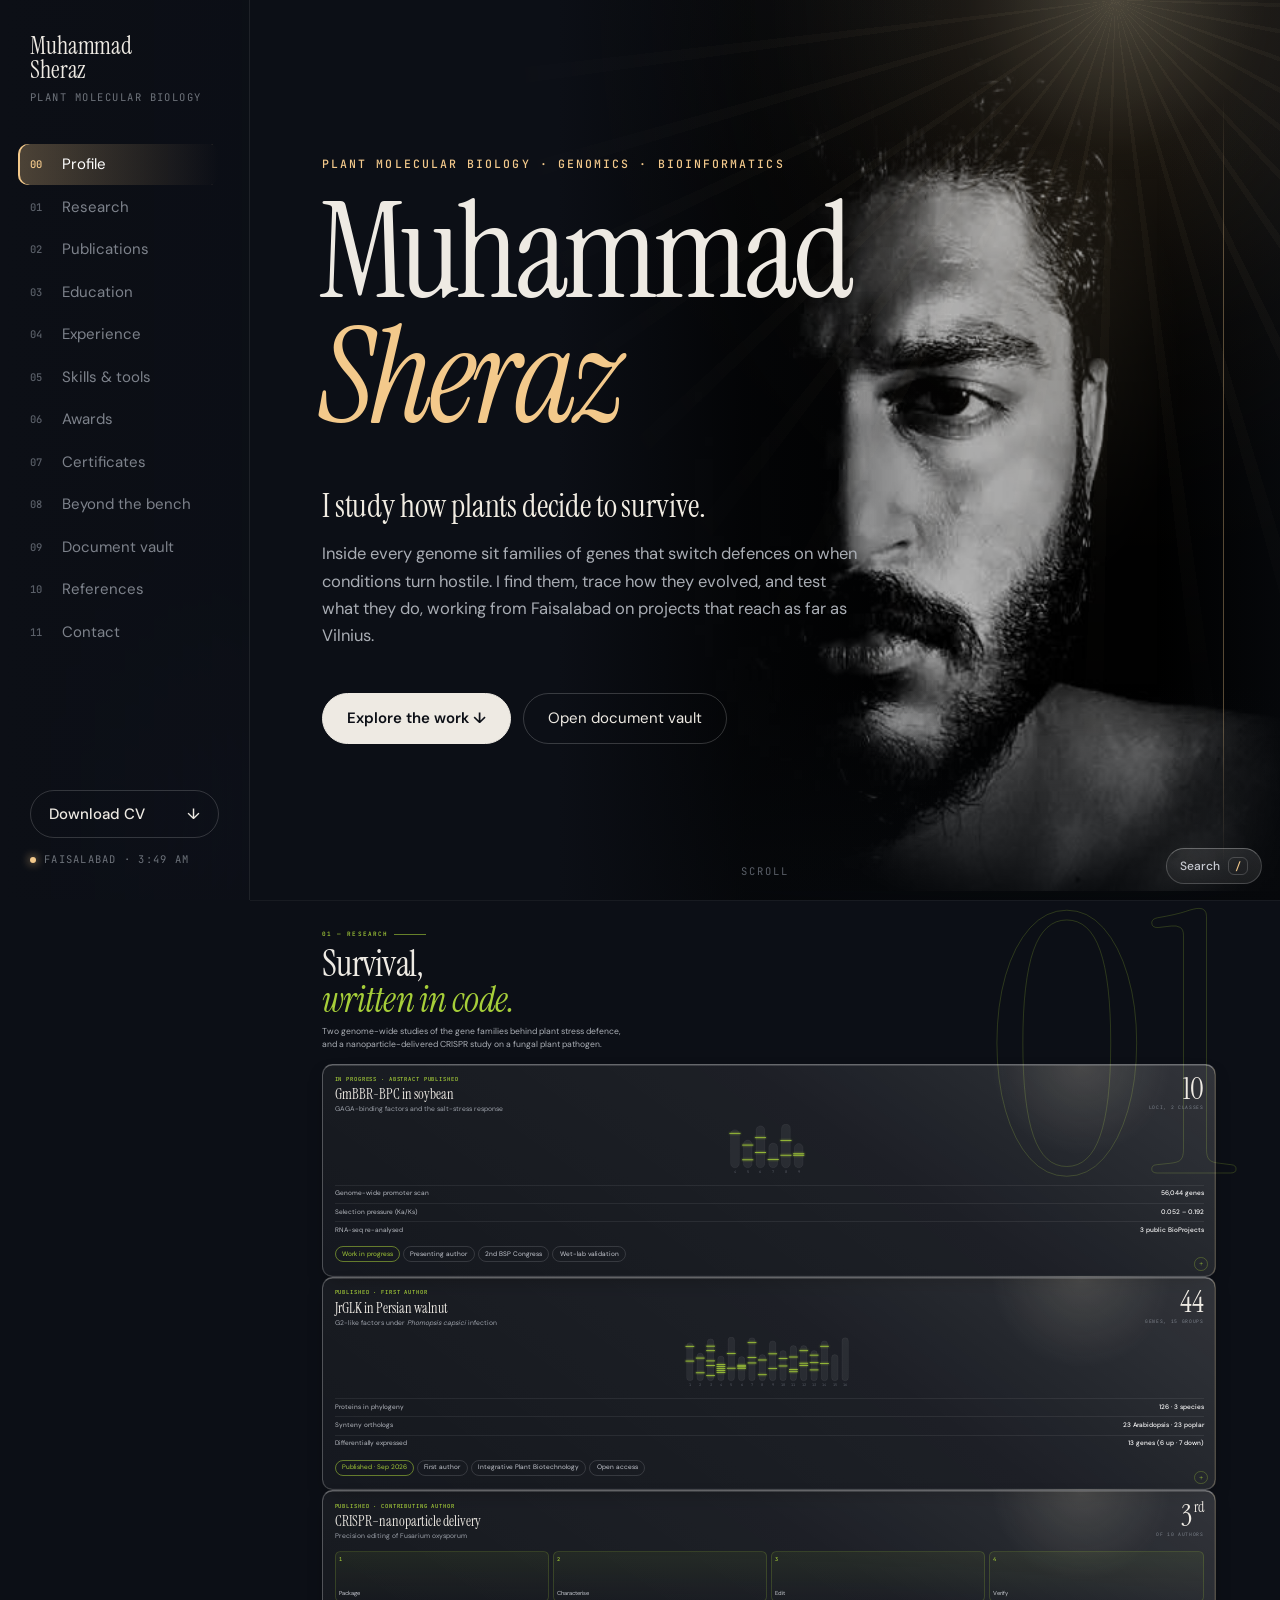
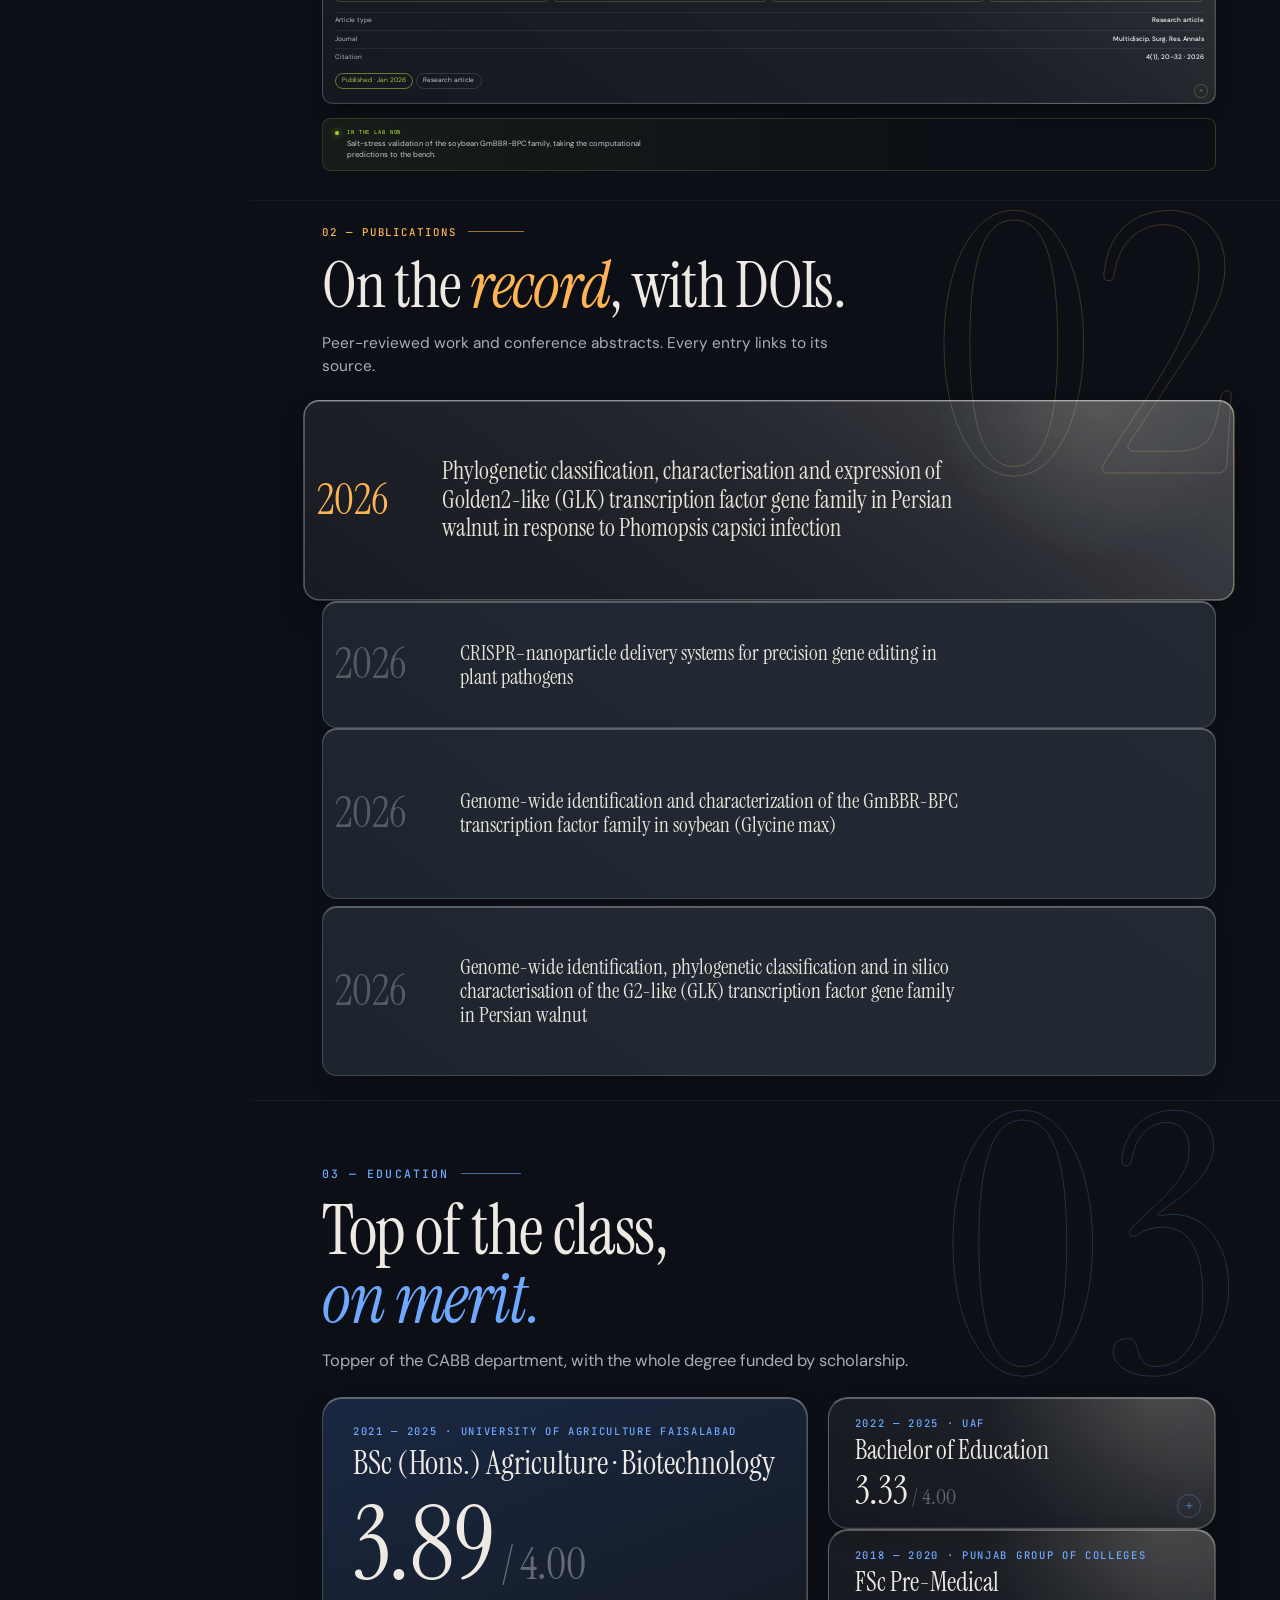
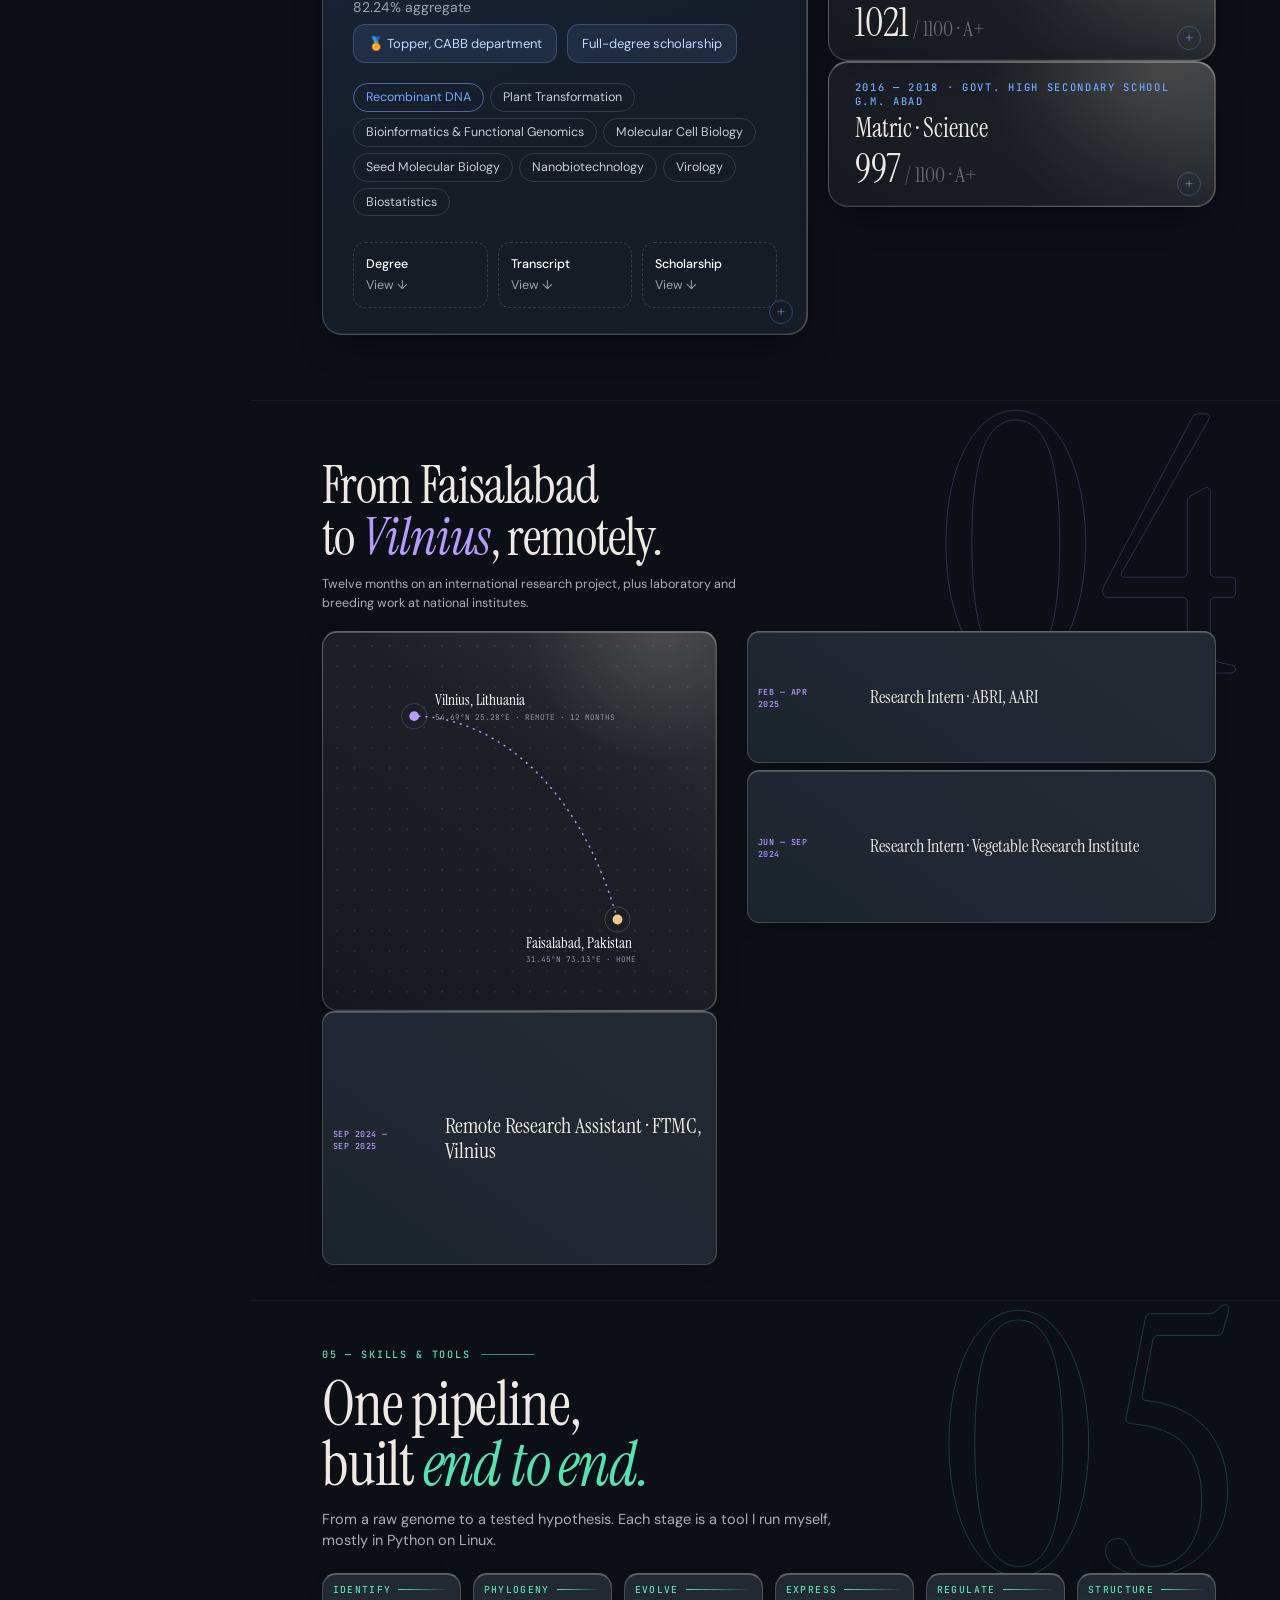
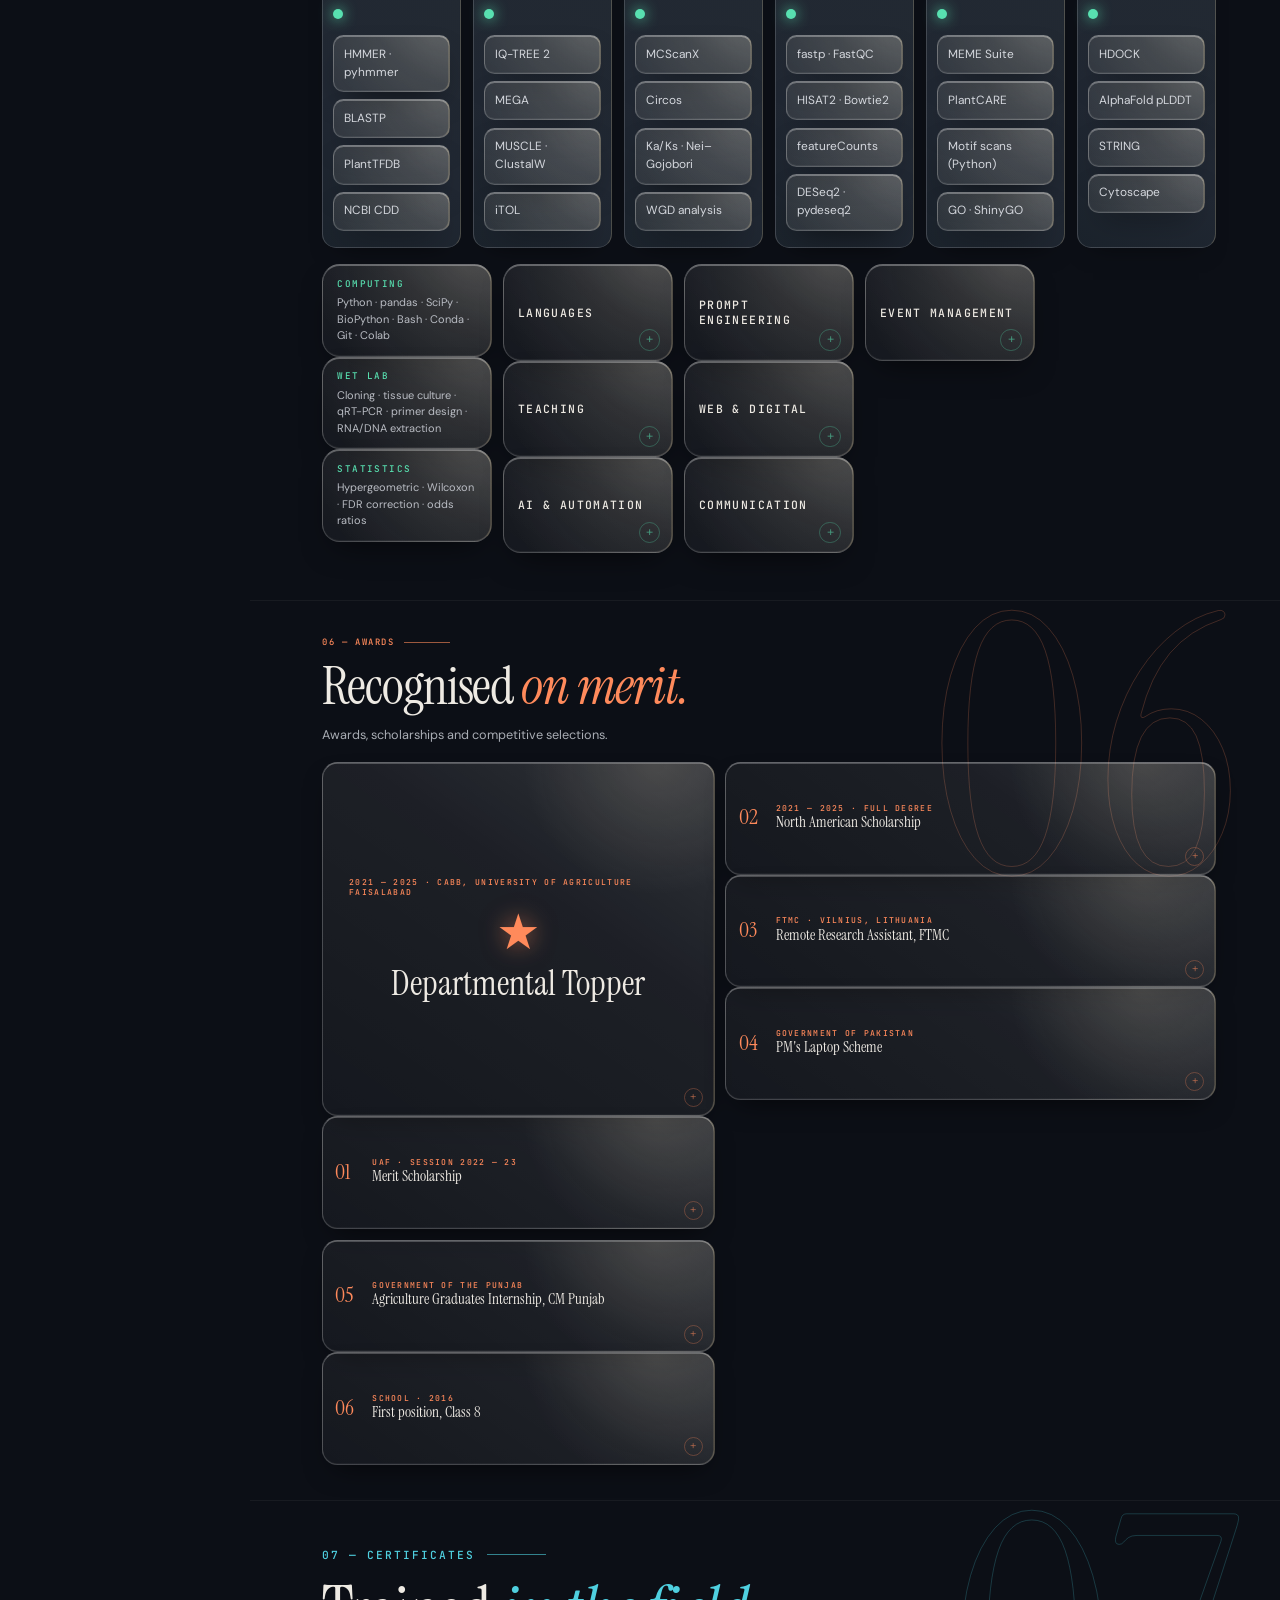
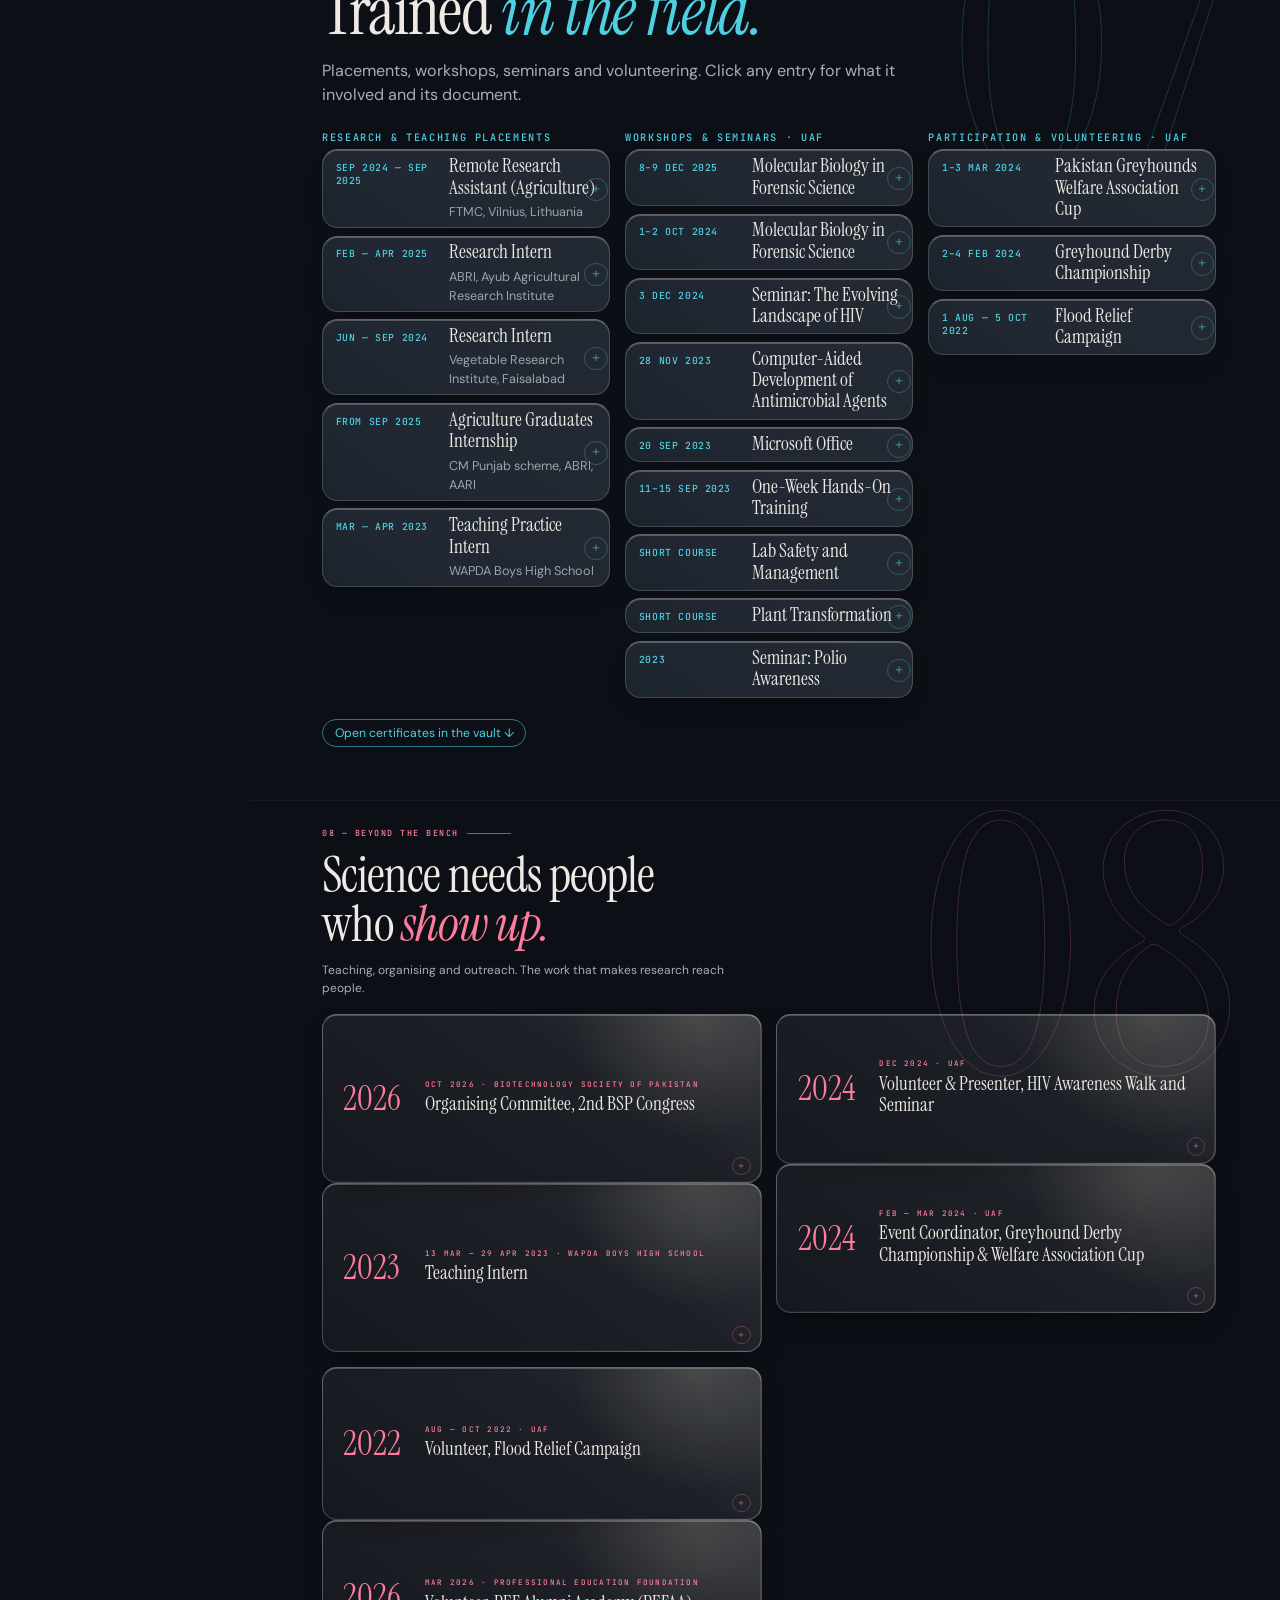
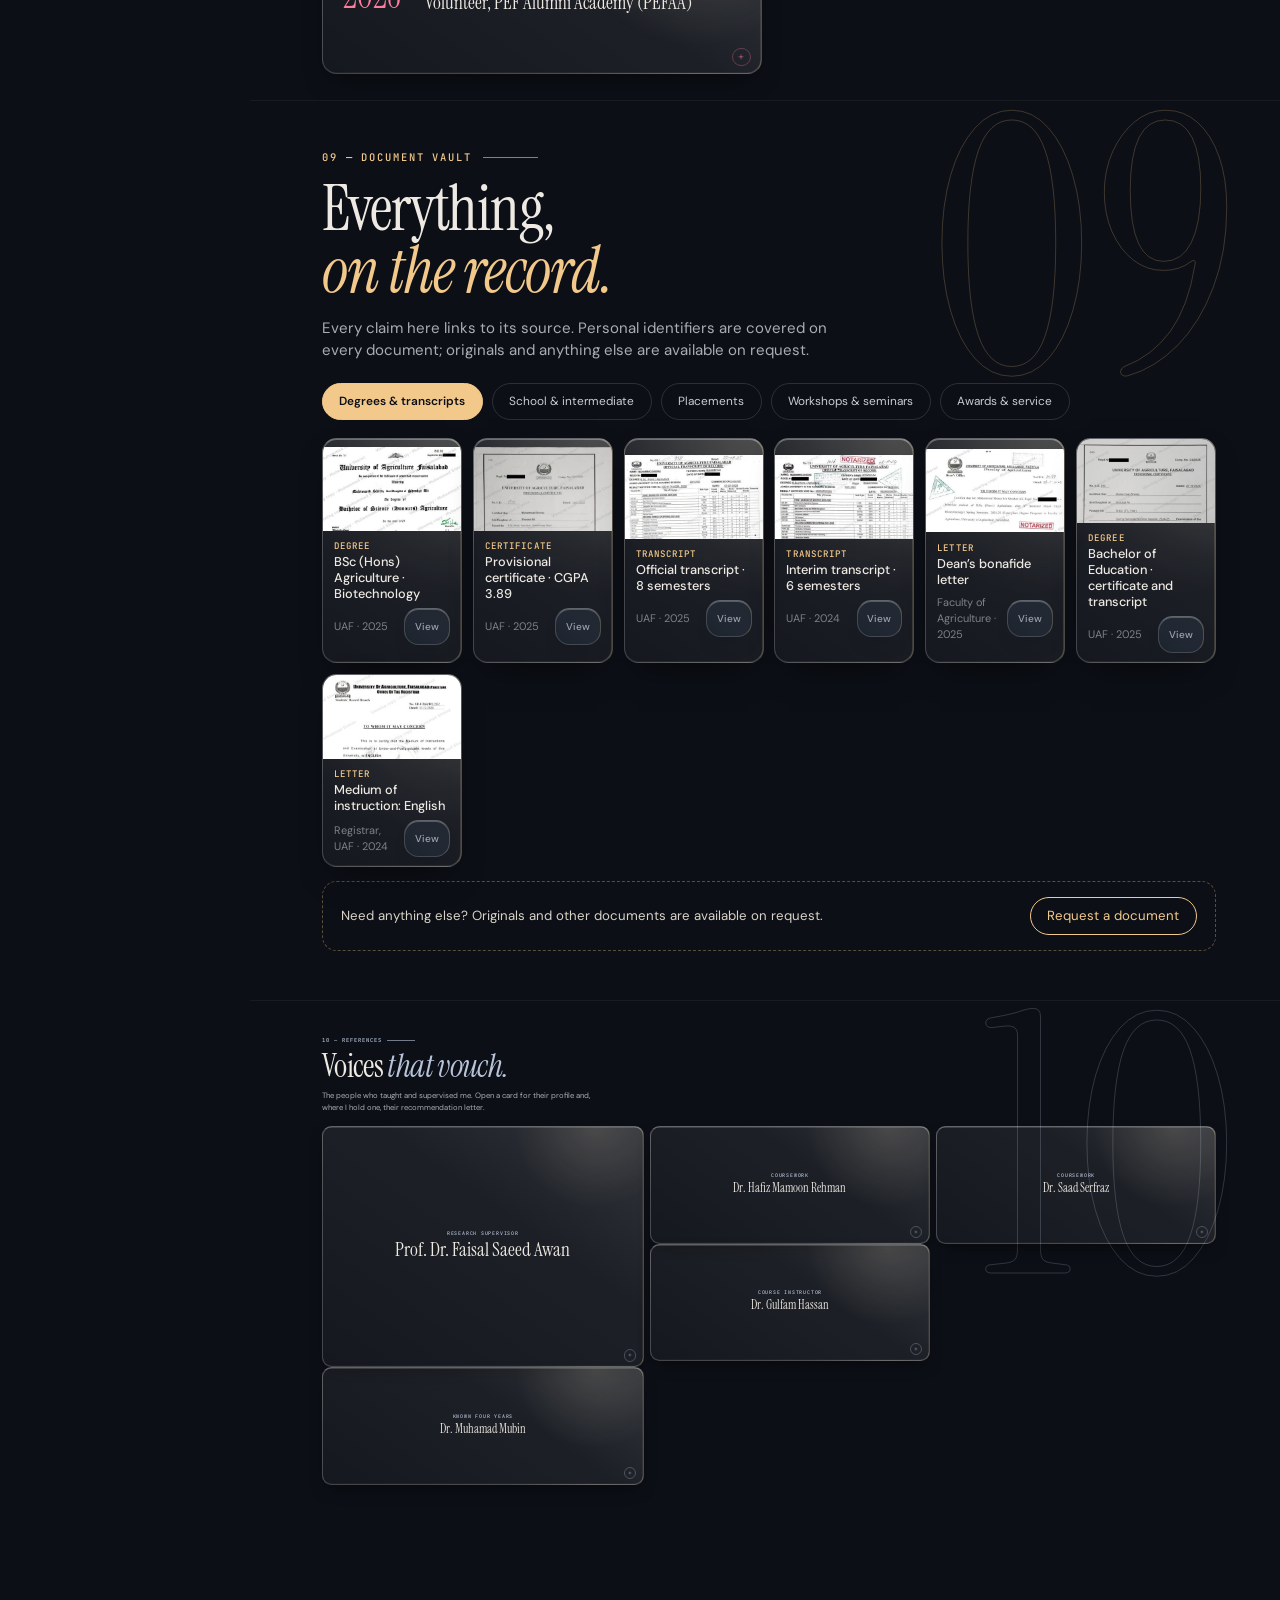
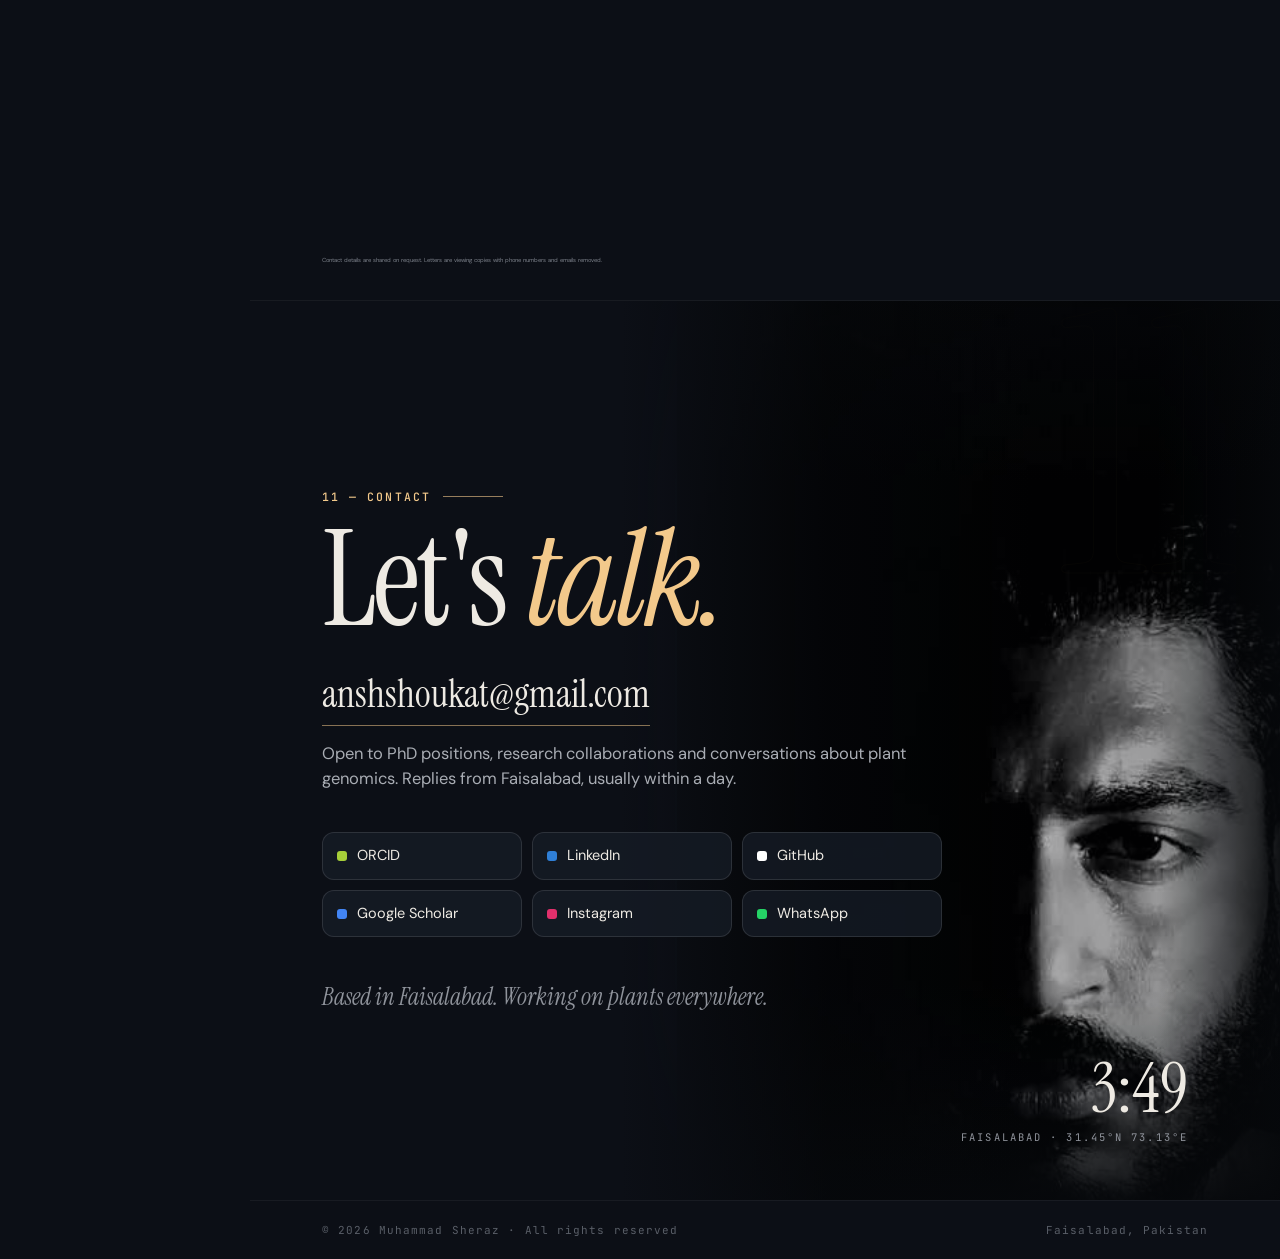
==== commit 8256bd04: "Add privacy-friendly GoatCounter analytics; build 41 Co-Authored-By: Claude Sonnet 5.5 <noreply@anth" ====
--- a/portfolio/index.html
+++ b/portfolio/index.html
@@ -1,10 +1,10 @@
 <!doctype html><!-- © 2026 Muhammad Sheraz. All rights reserved. Original work. Mark: msheraz-portfolio-2026-ownership-mark. Source: github.com/Muhammad5heraz -->
-<html lang="en" class="no-js"><head><meta charset="utf-8"><meta name="build" content="40"><meta name="author" content="Muhammad Sheraz"><meta name="copyright" content="© 2026 Muhammad Sheraz. All rights reserved."><meta name="ownership-mark" content="msheraz-portfolio-2026-ownership-mark"><link rel="canonical" href="https://muhammad5heraz.github.io/portfolio/"><meta name="viewport" content="width=device-width,initial-scale=1,viewport-fit=cover"><meta name="color-scheme" content="dark"><meta name="theme-color" content="#0C0F16">
+<html lang="en" class="no-js"><head><meta charset="utf-8"><meta name="build" content="41"><meta name="author" content="Muhammad Sheraz"><meta name="copyright" content="© 2026 Muhammad Sheraz. All rights reserved."><meta name="ownership-mark" content="msheraz-portfolio-2026-ownership-mark"><link rel="canonical" href="https://muhammad5heraz.github.io/portfolio/"><meta name="viewport" content="width=device-width,initial-scale=1,viewport-fit=cover"><meta name="color-scheme" content="dark"><meta name="theme-color" content="#0C0F16">
 <title>Muhammad Sheraz · Plant molecular biology &amp; genomics</title>
 <meta name="description" content="Portfolio of Muhammad Sheraz, plant molecular biologist and computational genomicist. Research on transcription factor gene families, publications, education, experience and documents.">
 <meta property="og:title" content="Muhammad Sheraz · Plant molecular biology &amp; genomics"><meta property="og:description" content="First-author genome-wide study in Persian walnut. Research, publications, education and documents in one place."><meta property="og:type" content="website"><meta property="og:image" content="https://muhammad5heraz.github.io/portfolio/assets/og.jpg"><meta name="twitter:card" content="summary_large_image">
 <meta name="robots" content="noindex,nofollow"><link rel="icon" href="data:image/svg+xml,%3Csvg xmlns='http://www.w3.org/2000/svg' viewBox='0 0 32 32'%3E%3Crect width='32' height='32' rx='9' fill='%230C0F16'/%3E%3Ccircle cx='16' cy='16' r='9' fill='none' stroke='%23F3C98B' stroke-width='2'/%3E%3C/svg%3E">
-<link rel="preload" as="font" type="font/woff2" href="fonts/instrument-serif-latin-400-normal.woff2" crossorigin><link rel="preload" as="font" type="font/woff2" href="fonts/instrument-serif-latin-400-italic.woff2" crossorigin><link rel="preload" as="font" type="font/woff2" href="fonts/dm-sans-latin-400-normal.woff2" crossorigin><link rel="preload" as="font" type="font/woff2" href="fonts/dm-sans-latin-500-normal.woff2" crossorigin><style>@font-face{font-family:'Instrument Serif';font-style:normal;font-weight:400;font-display:swap;src:url(fonts/instrument-serif-latin-400-normal.woff2) format('woff2')}@font-face{font-family:'Instrument Serif';font-style:italic;font-weight:400;font-display:swap;src:url(fonts/instrument-serif-latin-400-italic.woff2) format('woff2')}@font-face{font-family:'DM Sans';font-style:normal;font-weight:400;font-display:swap;src:url(fonts/dm-sans-latin-400-normal.woff2) format('woff2')}@font-face{font-family:'DM Sans';font-style:normal;font-weight:500;font-display:swap;src:url(fonts/dm-sans-latin-500-normal.woff2) format('woff2')}@font-face{font-family:'DM Sans';font-style:normal;font-weight:600;font-display:swap;src:url(fonts/dm-sans-latin-600-normal.woff2) format('woff2')}@font-face{font-family:'JetBrains Mono';font-style:normal;font-weight:400;font-display:swap;src:url(fonts/jetbrains-mono-latin-400-normal.woff2) format('woff2')}@font-face{font-family:'JetBrains Mono';font-style:normal;font-weight:500;font-display:swap;src:url(fonts/jetbrains-mono-latin-500-normal.woff2) format('woff2')}</style><link rel="stylesheet" href="style.css?v=40"><script type="application/ld+json">{"@context":"https://schema.org","@type":"Person","copyrightHolder":"Muhammad Sheraz","identifier":"https://orcid.org/0009-0007-3877-2232","name":"Muhammad Sheraz","jobTitle":"Plant molecular biologist and computational genomicist","url":"https://muhammad5heraz.github.io/portfolio/","sameAs":["https://orcid.org/0009-0007-3877-2232","https://www.linkedin.com/in/muhammad-sheraz-9138302b9","https://github.com/Muhammad5heraz","https://scholar.google.com/citations?user=5pSvq1QAAAAJ"],"alumniOf":{"@type":"CollegeOrUniversity","name":"University of Agriculture Faisalabad"},"address":{"@type":"PostalAddress","addressLocality":"Faisalabad","addressCountry":"PK"},"knowsAbout":["Plant genomics","Transcription factor gene families","Bioinformatics","RNA-seq","Comparative genomics"]}</script></head><body><div id="prog" aria-hidden="true"></div><div id="glow" aria-hidden="true"></div><div id="sun" aria-hidden="true"><i class="wash"></i><i class="cool"></i><i class="mid"></i><i class="rays"></i><i class="core"></i></div>
+<link rel="preload" as="font" type="font/woff2" href="fonts/instrument-serif-latin-400-normal.woff2" crossorigin><link rel="preload" as="font" type="font/woff2" href="fonts/instrument-serif-latin-400-italic.woff2" crossorigin><link rel="preload" as="font" type="font/woff2" href="fonts/dm-sans-latin-400-normal.woff2" crossorigin><link rel="preload" as="font" type="font/woff2" href="fonts/dm-sans-latin-500-normal.woff2" crossorigin><style>@font-face{font-family:'Instrument Serif';font-style:normal;font-weight:400;font-display:swap;src:url(fonts/instrument-serif-latin-400-normal.woff2) format('woff2')}@font-face{font-family:'Instrument Serif';font-style:italic;font-weight:400;font-display:swap;src:url(fonts/instrument-serif-latin-400-italic.woff2) format('woff2')}@font-face{font-family:'DM Sans';font-style:normal;font-weight:400;font-display:swap;src:url(fonts/dm-sans-latin-400-normal.woff2) format('woff2')}@font-face{font-family:'DM Sans';font-style:normal;font-weight:500;font-display:swap;src:url(fonts/dm-sans-latin-500-normal.woff2) format('woff2')}@font-face{font-family:'DM Sans';font-style:normal;font-weight:600;font-display:swap;src:url(fonts/dm-sans-latin-600-normal.woff2) format('woff2')}@font-face{font-family:'JetBrains Mono';font-style:normal;font-weight:400;font-display:swap;src:url(fonts/jetbrains-mono-latin-400-normal.woff2) format('woff2')}@font-face{font-family:'JetBrains Mono';font-style:normal;font-weight:500;font-display:swap;src:url(fonts/jetbrains-mono-latin-500-normal.woff2) format('woff2')}</style><link rel="stylesheet" href="style.css?v=41"><script type="application/ld+json">{"@context":"https://schema.org","@type":"Person","copyrightHolder":"Muhammad Sheraz","identifier":"https://orcid.org/0009-0007-3877-2232","name":"Muhammad Sheraz","jobTitle":"Plant molecular biologist and computational genomicist","url":"https://muhammad5heraz.github.io/portfolio/","sameAs":["https://orcid.org/0009-0007-3877-2232","https://www.linkedin.com/in/muhammad-sheraz-9138302b9","https://github.com/Muhammad5heraz","https://scholar.google.com/citations?user=5pSvq1QAAAAJ"],"alumniOf":{"@type":"CollegeOrUniversity","name":"University of Agriculture Faisalabad"},"address":{"@type":"PostalAddress","addressLocality":"Faisalabad","addressCountry":"PK"},"knowsAbout":["Plant genomics","Transcription factor gene families","Bioinformatics","RNA-seq","Comparative genomics"]}</script></head><body><div id="prog" aria-hidden="true"></div><div id="glow" aria-hidden="true"></div><div id="sun" aria-hidden="true"><i class="wash"></i><i class="cool"></i><i class="mid"></i><i class="rays"></i><i class="core"></i></div>
 <header class="top"><b>Sheraz</b><nav><a href="#profile" data-ch="profile">Profile</a><a href="#research" data-ch="research">Research</a><a href="#publications" data-ch="publications">Publications</a><a href="#education" data-ch="education">Education</a><a href="#experience" data-ch="experience">Experience</a><a href="#skills" data-ch="skills">Skills &amp; tools</a><a href="#awards" data-ch="awards">Awards</a><a href="#certificates" data-ch="certificates">Certificates</a><a href="#beyond" data-ch="beyond">Beyond the bench</a><a href="#vault" data-ch="vault">Document vault</a><a href="#references" data-ch="references">References</a><a href="#contact" data-ch="contact">Contact</a></nav></header><aside class="rail"><div class="nm">Muhammad<br>Sheraz</div><div class="rl">Plant molecular biology</div><ol><li><a href="#profile" data-ch="profile"><b>00</b>Profile</a></li><li><a href="#research" data-ch="research"><b>01</b>Research</a></li><li><a href="#publications" data-ch="publications"><b>02</b>Publications</a></li><li><a href="#education" data-ch="education"><b>03</b>Education</a></li><li><a href="#experience" data-ch="experience"><b>04</b>Experience</a></li><li><a href="#skills" data-ch="skills"><b>05</b>Skills &amp; tools</a></li><li><a href="#awards" data-ch="awards"><b>06</b>Awards</a></li><li><a href="#certificates" data-ch="certificates"><b>07</b>Certificates</a></li><li><a href="#beyond" data-ch="beyond"><b>08</b>Beyond the bench</a></li><li><a href="#vault" data-ch="vault"><b>09</b>Document vault</a></li><li><a href="#references" data-ch="references"><b>10</b>References</a></li><li><a href="#contact" data-ch="contact"><b>11</b>Contact</a></li></ol><a class="cv" href="assets/Muhammad_Sheraz_CV.pdf" target="_blank" rel="noopener"><span>Download CV</span><span>↓</span></a><div class="ck"><i></i><span data-clock="rail">Faisalabad</span></div></aside><main><section class="ch" id="profile"><img class="bg" src="assets/portrait.jpg" alt="Portrait of Muhammad Sheraz" fetchpriority="high"><div class="vig"></div>
 <div class="h-in"><div class="hk">Plant molecular biology · Genomics · Bioinformatics</div>
 <h1><span><i>Muhammad</i></span><span><i>Sheraz</i></span></h1>
@@ -105,4 +105,4 @@
 <div class="pop" id="pop" aria-hidden="true"><div class="pop-bg"></div><div class="pop-card" role="dialog" aria-modal="true" aria-labelledby="pop-t"><div class="pop-bar"></div><button class="pop-x" id="pop-x" aria-label="Close details">Close <i>esc</i></button><div class="pop-in" id="pop-in"></div></div></div>
 <script type="application/json" id="det">{"soy":{"k":"Research · in progress","t":"GmBBR-BPC transcription factors in soybean","sub":"A genome-wide study of the GAGA-binding BBR/BPC family and what it does under salt stress.","role":"Designed the pipelines in Python on Linux, ran every analysis step, and is now taking the predictions to the bench. Abstract co-author: A. Ali.","flow":[["Identify","Three independent searches (Pfam PF06217 profile, an Arabidopsis-derived profile, reciprocal BLASTP) across the 74,206-protein soybean proteome converged on the same set.","10 loci · chr 4–9"],["Classify","Maximum-likelihood phylogeny split the family into two classes; the GAGA-binding domain was confirmed in every member (NCBI CDD).","Class I ×6 · Class II ×4"],["Evolve","Synteny and Ka/Ks against Arabidopsis, rice and tomato (MCScanX, Nei–Gojobori).","4 WGD pairs · Ka/Ks 0.052–0.192"],["Regulate","Python scan of 56,044 promoters for GA-repeat and C-box motifs; regulon tested for enrichment on three platforms.","Odds ratio 3.20 · 7 GO terms"],["Dock","HDOCK blind docking with randomised controls, motif-restrained redocking, AlphaFold confidence, hypergeometric testing.","Interface overlap tested"],["Express","Three public salt-stress RNA-seq datasets re-analysed from raw reads under one pipeline, with family-wide correction.","8 of 60 tests significant"],["Validate","qRT-PCR primers designed and checked; salinity treatment and expression validation under way in the lab.","In progress"]],"pts":["The honest result: a modest, context-dependent part of the salt response. Only GmBBR-BPC1 fell significantly in two independent leaf experiments.","Results held up to multi-mapping reads, model choice and fold-change shrinkage."],"facts":[["Status","Abstract published · manuscript in preparation"],["Presented","2nd BSP Congress, UAF · 27–28 Oct 2026"],["Genome","Wm82.a4.v1"]]},"wal":{"k":"Research · published · first author","t":"JrGLK family in Persian walnut","sub":"Golden2-like transcription factors under Phomopsis capsici infection. Integrative Plant Biotechnology 4(3), 249–266.","role":"First author. Ran the full computational study end to end, wrote the custom promoter-extraction script, led the manuscript and managed the whole peer-review cycle: a point-by-point response to two reviewers and galley-proof correction. Co-authors: A. Ali and F. S. Awan.","flow":[["Identify","Family-level search of the chromosome-scale Walnut 2.0 assembly (GCF_001411555.2).","44 genes · 43 mapped on 14 of 16 chromosomes"],["Classify","126 GLK proteins from walnut, Arabidopsis and rice; IQ-TREE 2 with ModelFinder and 1,000 ultrafast bootstraps.","15 supported groups"],["Characterise","Conserved motifs (MEME) and exon–intron structure, matched against the phylogeny.","Group-specific motif sets"],["Evolve","MCScanX synteny, drawn with Circos.","23 orthologs in Arabidopsis · 23 in poplar"],["Regulate","Strand-aware Python script extracted promoters with neighbouring-gene trimming; PlantCARE mapped the elements.","ABA, drought, defence, light (predicted)"],["Respond","RNA-seq under P. capsici infection (PRJNA867174): Bowtie2, featureCounts, DESeq2.","13 DEGs · 6 up · 7 down"]],"pts":["No walnut-specific group reached the support threshold, which argues against a walnut-specific expansion of the family.","The regulatory elements are predictions, reported as predictions."],"facts":[["Journal","Integrative Plant Biotechnology"],["Published","28 Sep 2026 · open access (CC BY 4.0)"],["DOI","10.55627/pbiotech.004.03.2010"]],"links":[["Read the paper ↗","https://doi.org/10.55627/pbiotech.004.03.2010"]]},"crispr":{"k":"Research · published · contributing author","t":"CRISPR–nanoparticle delivery systems","sub":"Nanoparticle-assisted CRISPR–Cas delivery for precise editing of the fungal pathogen Fusarium oxysporum. Multidisciplinary Surgical Research Annals 4(1), 20–32.","role":"Contributing author, third of ten. A. Ali is first author.","flow":[["Package","CRISPR components loaded into polymeric nanoparticles that protect them and release them in a controlled way.",""],["Characterise","Uniform nanoscale size, colloidal stability, loading efficiency and pH-dependent release.",""],["Edit","Higher uptake and nuclear entry than the free system, and deletion of a virulence-related gene.",""],["Verify","Reduced fungal growth and virulence in host–pathogen models; no off-target edits in the host genome.",""]],"pts":["Aim: a targeted, environmentally safer alternative to chemical fungicides for plant disease control."],"links":[["Read the paper ↗","https://msrajournalreview.com/index.php/Journal/article/view/482"]],"facts":[["Journal","Multidisciplinary Surgical Research Annals"],["Citation","4(1), 20–32 · 19 Jan 2026"],["Type","Research article"]]},"walabs":{"k":"Conference abstract · first author","t":"Walnut GLK study, symposium abstract","sub":"Abstract book of the two-day Symposium on Recent Advances in Plant Biotechnology for Sustainable Development & Climate Change, Government College University Faisalabad, 13–14 May 2026.","role":"First author. The abstract reports the first genome-wide analysis of the GLK family in Persian walnut, an earlier stage of the work later published in Integrative Plant Biotechnology.","flow":[["Identify","44 non-redundant JrGLK genes (JrGLK1 to JrGLK44) found by BLASTP on the Walnut 2.0 assembly.",""],["Place","Spread over 14 of 16 chromosomes, with clusters on chromosomes 3 and 4.",""],["Classify","Neighbor-joining tree (MEGA 12, 1,000 bootstraps) of 126 GLK proteins from walnut, Arabidopsis and rice.",""],["Support","Conserved motifs and exon–intron structure, synteny with Arabidopsis, and stress, hormone and light elements in the promoters.",""]],"pts":["Protein length ranged from 235 to 485 amino acids, consistent with functional diversification.","The published paper extends this with a maximum-likelihood tree and RNA-seq expression under Phomopsis capsici infection."],"facts":[["Event","Plant Biotechnology for Sustainable Development & Climate Change · GCUF"],["Date","13–14 May 2026"],["Authors","M. Sheraz, A. Ali, Mahdur Rehman"],["Abstract","No. 12 in the abstract book"],["Certificate","Oral and poster presenter, and participant · Ref. GCUF/BNB/26/254"]],"docs":[["Symposium certificate","GCUF · 13–14 May 2026","docs/symposium.jpg"]]},"bsc":{"k":"Education · 2021 — 2025","t":"BSc (Hons.) Agriculture, Biotechnology major","sub":"University of Agriculture Faisalabad · four-year degree · Faculty of Agriculture.","role":"Topper of the CABB department with a 3.89 / 4.00 CGPA (2,270 of 2,760 marks, 82.24%). The whole degree was funded by the North American Scholarship, so no fees were paid out of pocket, and a UAF merit scholarship was awarded for session 2022–23.","pts":["Commenced 2 September 2021; degree completed Spring 2024–25; result notified 7 July 2025; degree awarded 11 August 2025.","The Dean’s Office confirms him as a bona fide student after the 8th semester, Spring 2024–25.","Final-semester internship graded A (112 of 120)."],"chips":["Recombinant DNA Technology I & II","Plant Cell, Tissue and Organ Culture","Molecular Cell Biology","Plant Transformation","Seed Molecular Biology","Bioinformatics & Functional Genomics","Nanobiotechnology","Diagnostic Plant Pathology","Virology","Biosafety & Risk Assessment","Techniques in Biotechnology","Research Projects & Scientific Writing"],"facts":[["CGPA","3.89 / 4.00"],["Marks","2,270 / 2,760 · 82.24%"],["Standing","Topper, CABB department"]],"docs":[["Degree certificate","UAF · 2025","docs/degree.jpg"],["Provisional certificate","UAF · 2025","docs/provisional.jpg"],["Official transcript","UAF · 2025","docs/transcript.jpg"],["Interim transcript","UAF · 2024","docs/interim.jpg"],["Dean’s bonafide letter","Faculty of Agriculture · 2025","docs/dean_letter.jpg"],["Scholarship letter","DFA&UA, UAF","docs/naletter.jpg"]]},"bed":{"k":"Education · 2022 — 2025","t":"Bachelor of Education","sub":"University of Agriculture Faisalabad · one-and-a-half-year programme.","role":"Completed alongside the BSc, with a teaching internship in a school classroom.","pts":["Commenced 31 August 2022; result notified 15 October 2025.","70.00% aggregate (798 of 1,140) and a 3.33 CGPA.","Core subjects included curriculum development, educational psychology, teaching and learning strategies, scientific and technical writing, and teaching of biology."],"facts":[["CGPA","3.33 / 4.00"],["Aggregate","70.00%"],["Internship","WAPDA Boys High School, 2023"]],"docs":[["Provisional certificate and transcript","UAF · 2025","docs/bed.jpg"]]},"fsc":{"k":"Education · 2018 — 2020","t":"FSc Pre-Medical","sub":"Punjab Group of Colleges, Faisalabad · Board of Intermediate and Secondary Education, Faisalabad.","role":"1,021 of 1,100 marks in the 2020 annual examination, grade A+.","pts":["Pre-medical group: Physics 193, Chemistry 198 and Biology 196, each out of 200.","Marks were awarded under the Board’s COVID-19 examination policy, as the certificate states."],"docs":[["Intermediate certificate","Punjab College · 2020","docs/inter.jpg"]]},"matric":{"k":"Education · 2016 — 2018","t":"Matric, Science","sub":"Govt. M.C. Higher Secondary School, Ghulam Muhammad Abad, Faisalabad · Board of Intermediate and Secondary Education, Faisalabad.","role":"997 of 1,100 marks, grade A+, in the 2018 annual examination.","pts":["Mathematics 143, Physics 142, Biology 137 and Chemistry 136, each out of 150."],"docs":[["Matric certificate","Govt. M.C. High School · 2018","docs/matric.jpg"]]},"ftmc":{"k":"Experience · Sep 2024 — Sep 2025","t":"Remote Research Assistant, FTMC Vilnius","sub":"State Research Institute Center for Physical Sciences and Technology, Lithuania · project on Agrivoltaic Systems Integration.","role":"Joined the FTMC research team remotely for twelve months, bringing agricultural insight to photovoltaic research: how solar installations influence crop growth, soil conditions and resource use in Agri-PV systems.","flow":[["Review and analyse","Literature reviews and data analysis on crop adaptability and microclimatic change under photovoltaic structures.",""],["Select crops","Supported the identification of shade-tolerant crop species suited to Agri-PV systems.",""],["Model","Helped develop agronomic frameworks and models linking plant growth parameters to solar energy production efficiency.",""],["Report","Prepared technical summaries and written reports to support experimental design and the interpretation of results.",""]],"pts":["The supervising researcher’s letter (6 Nov 2025) describes initiative, reliability and a strong grasp of interdisciplinary research."],"facts":[["Project","Agrivoltaic Systems Integration"],["Mode","Remote · Sep 2024 — Sep 2025"],["Supervisor","Dr. Muhammad Mujahid"]],"docs":[["Letter from FTMC","FTMC · Nov 2025","docs/ftmc.jpg"]]},"abri":{"k":"Experience · 17 Feb — 17 Apr 2025","t":"Research Intern, ABRI","sub":"Agricultural Biotechnology Research Institute, Ayub Agricultural Research Institute, Faisalabad.","role":"Worked in the institute’s biotechnology laboratory on ongoing research, supervised by Dr Qamar Shakil, Chief Scientist.","flow":[["Extract","Embryo DNA extraction and DNA quantification.",""],["Amplify","Polymerase chain reaction (PCR).",""],["Resolve","Gel electrophoresis, agarose and polyacrylamide (PAGE).",""],["Culture","Tissue culture of sugarcane and wheat.",""]],"docs":[["Internship certificate","ABRI · 2025","docs/abri.jpg"]]},"vri":{"k":"Experience · 1 Jun — 30 Sep 2024","t":"Research Intern, Vegetable Research Institute","sub":"Vegetable Research Institute, Faisalabad.","role":"Four-month internship in the institute’s breeding work, certified by the Principal Scientist, Dr. Muhammad Iqbal.","flow":[["Hybridise","Took part in the hybridisation programme for winter and summer vegetable crops.",""],["Select","Trained in selection skills.",""],["Breed","Applied them to the breeding programmes of different vegetable crops, especially tomato.",""]],"docs":[["Internship certificate","Vegetable Research Institute · 2024","docs/vri.jpg"]]},"indep":{"k":"Experience · 2024 — 2026","t":"Independent research","sub":"JrGLK in walnut, then GmBBR-BPC in soybean, at the University of Agriculture Faisalabad.","role":"From gene identification to peer review: two genome-wide studies, built and run on his own, in Python on Linux.","pts":["Walnut: first-author paper plus a conference abstract.","Soybean: published abstract, manuscript in preparation, wet-lab validation under way."]},"topper":{"k":"Award · CABB, UAF","t":"Departmental Topper","sub":"Centre of Agricultural Biochemistry and Biotechnology (CABB), University of Agriculture Faisalabad.","role":"Topper of the CABB department over the four-year BSc, with a 3.89 / 4.00 CGPA (82.24%). The honour came from the department, not the faculty."},"merit":{"k":"Award · UAF","t":"Merit Scholarship","sub":"Directorate of Financial Assistance and University Advancement, UAF · session 2022 — 23.","role":"Awarded a merit scholarship on the basis of academic performance for session 2022–23. The certificate is dated 10 April 2023.","docs":[["Merit scholarship certificate","UAF · 2023","docs/merit.jpg"]]},"na":{"k":"Award · 2021 — 2025","t":"North American Scholarship","sub":"Full-degree scholarship for the BSc (Hons.), 2021 to 2025.","role":"A merit-based scholarship that covered the entire BSc (Hons.) Agricultural Biotechnology degree. No tuition or fees were paid by him or his family across the four years.","pts":["Held for the full four-year programme, alongside the UAF merit scholarship of session 2022–23.","Confirmed by a letter from the Directorate of Financial Assistance & University Advancement (Kamyab Jawan Markaz), UAF, signed by its Director."],"docs":[["Scholarship confirmation letter","DFA&UA, UAF","docs/naletter.jpg"]],"facts":[["Awarded","North America Alumni Association Scholarship (NA3)"],["Session","2021 – 2025"],["Issued by","Directorate of Financial Assistance & University Advancement, UAF"]]},"intern":{"k":"Placement · FTMC","t":"Remote Research Assistant, FTMC","sub":"State Research Institute Center for Physical Sciences and Technology, Vilnius.","role":"Twelve months on the Agrivoltaic Systems Integration project, from September 2024 to September 2025.","docs":[["Letter from FTMC","FTMC · Nov 2025","docs/ftmc.jpg"]]},"pm":{"k":"Award · Government of Pakistan","t":"Prime Minister’s Laptop Scheme","sub":"Merit-based awardee, Phase 3.","role":"Awarded a laptop on academic merit at graduation level."},"cm":{"k":"Selection · Government of the Punjab","t":"Agriculture Graduates Internship Scheme (CM Punjab), Phase II 2025–26","sub":"Deployment letter from the Deputy Director Agriculture (Extension), Faisalabad, dated 15 September 2025.","role":"Selected by the District Selection Committee and deployed as an intern at the Agricultural Biotechnology Research Institute (ABRI), AARI Faisalabad, from 16 September 2025.","flow":[["Selected","Recommended by the District Selection Committee after the offer letter and its terms were accepted.",""],["Deployed","Posted to ABRI, Ayub Agricultural Research Institute, Faisalabad, with effect from 16 Sep 2025.",""],["Field work","Field activities in the assigned circle, recorded through a dedicated mobile app.",""],["Supervised","Carried out under the Scientific Officer concerned.",""]],"docs":[["Internship deployment letter","Dept. of Agriculture (Extension), Faisalabad · 2025","docs/cmpunjab.jpg"]]},"first8":{"k":"Award · 2016","t":"First position, Class 8","sub":"Govt. M.C. Higher Secondary School, Ghulam Muhammad Abad, Faisalabad.","role":"First in the class in the 2016 annual examination, with 400 of 500 marks. The principal’s distinction certificate records it.","docs":[["Distinction certificate","School · 2016","docs/class8.jpg"]]},"w_foren":{"k":"Workshop · CABB, UAF · 1–2 Oct 2024","t":"Molecular Biology in Forensic Science","sub":"From Sampling to Data Processing. Two-day workshop at the Centre of Agricultural Biochemistry and Biotechnology, UAF.","role":"Participant.","docs":[["Workshop certificate","CABB, UAF · 2024","docs/forensic.jpg"]]},"w_foren2":{"k":"Workshop · CABB, UAF · 8–9 Dec 2025","t":"Molecular Biology in Forensic Science","sub":"Third two-day workshop, “Connecting Classroom with Crime Lab”, organised by the Centre of Agricultural Biochemistry and Biotechnology, UAF, with USDA and the Endowment Fund Secretariat.","role":"Participant.","docs":[["Workshop certificate","CABB, UAF · Dec 2025","docs/forensic25.jpg"]]},"w_hiv":{"k":"Seminar · UAF · 3 Dec 2024","t":"Seminar: The Evolving Landscape of HIV","sub":"HIV Awareness Walk and Seminar organised by the Biotechnology Society of Pakistan and the UAF Biotech Club, CABB.","role":"Volunteer and presenter at the seminar and awareness walk.","docs":[["Seminar certificate","UAF · 2024","docs/hiv.jpg"]]},"w_cadd":{"k":"Workshop · UAF · 28 Nov 2023","t":"Computer-Aided Development of Antimicrobial Agents","sub":"One-day international workshop organised by the Institute of Microbiology, Faculty of Veterinary Science, UAF.","role":"Participant. Certificate of participation.","docs":[["Certificate of participation","UAF · 2023","docs/antimicrobial.jpg"]]},"w_office":{"k":"Workshop · UAF · 20 Sep 2023","t":"Microsoft Office","sub":"One-day training workshop organised by The Agrarian Society, University of Agriculture Faisalabad.","role":"Active participant.","docs":[["Workshop certificate","UAF · 2023","docs/msoffice.jpg"]]},"w_hands":{"k":"Workshop · UAF · 11–15 Sep 2023","t":"One-Week Hands-On Training","sub":"General laboratory equipment, five days at the Central Hi-Tech Laboratory (ORIC), University of Agriculture Faisalabad.","role":"Completed the training.","docs":[["Certificate of participation","UAF · 2023","docs/handson.jpg"]]},"w_polio":{"k":"Seminar · UAF · 2023","t":"Seminar: Polio Awareness","sub":"Organised by the Rotaract Club of UAF with the Rotary Club of Faisalabad Downtown.","role":"Participant.","docs":[["Seminar certificate","UAF · 2023","docs/polio.jpg"]]},"w_lab":{"k":"Short course · CABB, UAF","t":"Lab Safety and Management","sub":"Short course instructed by Dr. Saad Sarfraz, Centre of Agricultural Biochemistry and Biotechnology.","role":"Completed the course.","docs":[["Certificate for completion","UAF · CABB","docs/labsafety.jpg"]]},"w_transf":{"k":"Short course · CABB, UAF","t":"Plant Transformation","sub":"Short course instructed by Dr. Faiz Ahmad Joiya, University of Agriculture Faisalabad.","role":"Completed the course.","docs":[["Certificate for completion","UAF · CABB","docs/transformation.jpg"]]},"wapda":{"k":"Teaching practice · 13 Mar — 29 Apr 2023","t":"Teaching Practice Intern, WAPDA Boys High School","sub":"Steam Power Station, Faisalabad · six weeks, as part of the B.Ed.","role":"Taught classes during the B.Ed internship. The headmaster’s certificate commends his dedication and teaching skills and records that students and staff were satisfied with his work.","docs":[["Teaching Practice Certificate","WAPDA Boys High School · 2023","docs/wapda.jpg"]]},"p_cup":{"k":"Participation · UAF · 1–3 Mar 2024","t":"Pakistan Greyhounds Welfare Association Cup","sub":"Live-broadcast public event at the University of Agriculture Faisalabad.","role":"Certificate of appreciation for his significant contribution to the Pakistan Greyhounds Welfare Association Cup, part of the UAF Spring Festival 2024, signed by the Convener of the Organizing Committee and the Vice Chancellor.","docs":[["Certificate of appreciation","UAF · 1–3 Mar 2024","docs/cup.jpg"]]},"p_derby":{"k":"Appreciation · UAF · 2–4 Feb 2024","t":"Greyhound Derby Championship","sub":"Rana Manzoor Khan / Raja Rustam Khan Memorial Derby, Equestrian Sports Stadium, University of Agriculture Faisalabad.","role":"Certificate of appreciation from the organisers, Raja Rustam Kennel and the Directorate of Farms, for his significant contribution to the championship.","docs":[["Certificate of appreciation","UAF · 2024","docs/derby.jpg"]]},"p_flood":{"k":"Volunteering · UAF · 1 Aug — 5 Oct 2022","t":"Flood Relief Campaign","sub":"Office of the Senior Tutor, University of Agriculture Faisalabad.","role":"Certificate of appreciation from the Senior Tutor’s office for strong commitment and excellent management skills during the campaign.","docs":[["Certificate of appreciation","UAF · 2022","docs/flood.jpg"]]},"bsp":{"k":"Service · Oct 2026","t":"Organising Committee, 2nd BSP Congress","sub":"Biotechnology Society of Pakistan · hosted at the University of Agriculture Faisalabad.","role":"Member of the organising committee for a national scientific congress on biotechnology for global health and food security.","pts":["Managed abstract submission, review and compilation.","Designed and automated the registration and confirmation system, and handled delegate correspondence and logistics."]},"hivtalk":{"k":"Outreach · Dec 2024","t":"Volunteer & Presenter, HIV Awareness Walk and Seminar","sub":"University of Agriculture Faisalabad.","role":"Presented “The Evolving Landscape of HIV” and played a lead role in the awareness walk.","pts":["Explained transmission, prevention and precautions to a general audience, drawing on virology coursework."],"docs":[["Seminar certificate","UAF · 2024","docs/hiv.jpg"]]},"derbyco":{"k":"Events · Feb — Mar 2024","t":"Event Coordinator, Greyhound Derby & Welfare Association Cup","sub":"University of Agriculture Faisalabad.","role":"Coordinated logistics and on-site operations for two live-broadcast public events.","pts":["Liaised between the organising committees and the public and resolved day-of issues."],"docs":[["Greyhound Derby Championship","UAF · 2–4 Feb 2024","docs/derby.jpg"],["Welfare Association Cup, Spring Festival","UAF · 1–3 Mar 2024","docs/cup.jpg"]]},"flood":{"k":"Community · Aug — Oct 2022","t":"Volunteer, Flood Relief Campaign","sub":"University of Agriculture Faisalabad.","role":"Supported flood-affected communities through the university’s relief drive.","docs":[["Certificate of appreciation","UAF · 2022","docs/flood.jpg"]]},"pefaa":{"k":"Volunteering · Mar 2026","t":"Volunteer, Professional Education Foundation Alumni Academy","sub":"Professional Education Foundation (PEF) · PEFAA.","role":"Certificate of volunteer appreciation in grateful recognition of his continued work and support, signed by the Manager of PEFAA and the Chairman of the Professional Education Foundation.","facts":[["Issued","March 2026"],["Organisation","Professional Education Foundation Alumni Academy (PEFAA)"]],"docs":[["Certificate of volunteer appreciation","PEFAA · Mar 2026","docs/pefaa.jpg"]]},"s_id":{"k":"Pipeline · Identify","t":"Finding the family","sub":"From a raw genome to a clean gene list.","pts":["HMMER and pyhmmer profile searches, BLASTP, PlantTFDB and NCBI CDD.","Used on walnut (44 JrGLK genes) and soybean (10 GmBBR-BPC genes), cross-checked by independent methods."]},"s_phy":{"k":"Pipeline · Phylogeny","t":"Placing genes in a tree","sub":"Who is related to whom.","pts":["IQ-TREE 2 with ModelFinder and ultrafast bootstrap, MEGA, MUSCLE, ClustalW, trimAl, iTOL.","126-protein walnut tree resolved into 15 supported groups."]},"s_evo":{"k":"Pipeline · Evolve","t":"Reading duplication and selection","sub":"How the family grew and what kept it.","pts":["MCScanX synteny, Circos, Ka/Ks with Nei–Gojobori tests, whole-genome-duplication analysis.","Soybean pairs show Ka/Ks of 0.052–0.192, strong purifying selection."]},"s_exp":{"k":"Pipeline · Express","t":"RNA-seq, from reads to genes","sub":"What switches on under stress.","pts":["fastp, FastQC, MultiQC, HISAT2, Bowtie2, featureCounts, DESeq2 and pydeseq2, on Galaxy and locally under Linux.","Soybean salt-stress datasets re-analysed from raw reads with one uniform pipeline."]},"s_reg":{"k":"Pipeline · Regulate","t":"Promoters and motifs","sub":"What the gene may answer to.","pts":["MEME Suite, PlantCARE, custom strand-aware Python promoter extraction, genome-wide motif scans, GO enrichment (ShinyGO, g:Profiler).","56,044 soybean promoters scanned in Python."]},"s_str":{"k":"Pipeline · Structure","t":"Proteins and interactions","sub":"How the protein meets the DNA.","pts":["HDOCK docking with controls, AlphaFold confidence (pLDDT), STRING and Cytoscape networks."]},"k_ai":{"k":"Skill · AI & automation","t":"AI and automation","sub":"AI as an assistant, with the researcher still in charge of the decision.","role":"Used in two real settings: the registration pipeline of the 2nd BSP Congress, and an AI module planned for CABB’s Bioinformatics Practical Manual.","flow":[["Map the task","Write the manual steps down first: inputs, outputs and who is affected.",""],["Script it","Automate the repeatable part so every step can be re-run.",""],["Add AI where it helps","Drafting, summarising and code suggestions, always checked against the source.",""],["Verify and log","Spot-check the output, record what ran, keep a human decision at the end.",""]],"pts":["Built an automatic confirmation email, bound to the congress registration form, so each delegate received their submitted answers on submission.","Planned an AI module for the Bioinformatics Practical Manual: AI in genomic breeding and mutation analysis, framed as an assistant, not a replacement for the scientist.","Principle: script every step, keep raw data untouched and record versions, as set out in the rules for reproducible computational research."],"links":[["Ten simple rules for reproducible research ↗","https://pmc.ncbi.nlm.nih.gov/articles/PMC3812051/"]]},"k_pe":{"k":"Skill · Prompt engineering","t":"AI prompt engineering","sub":"Writing instructions a model can follow, then testing them.","flow":[["State the goal","Say what the output is for, who will read it and what a good answer looks like.",""],["Give context and examples","Supply the source text and one or two worked examples.",""],["Fix the format","Specify structure, length and constraints, so the result can be used directly.",""],["Test and revise","Run it on known cases, compare outputs and tighten the wording.",""]],"pts":["Designs and refines prompts and commands for analysis, drafting and automation tasks, and tests each on known cases before relying on it.","Practice follows the published guidance: be clear and direct, use examples, ask for structured output and let the model reason step by step."],"links":[["Anthropic prompt engineering guide ↗","https://docs.claude.com/en/docs/build-with-claude/prompt-engineering/overview"],["The Prompt Report, a survey of prompting techniques ↗","https://arxiv.org/abs/2406.06608"]]},"k_web":{"k":"Skill · Digital","t":"Web and digital","sub":"Making work findable, readable and fast.","flow":[["Plan","Decide what a visitor should find and in what order.",""],["Build","Semantic HTML, a clean layout and no heavy framework.",""],["Check","Keyboard access, readable contrast and reduced-motion support, in line with the web accessibility guidelines.",""],["Publish","Static hosting on GitHub Pages, linked from every profile.",""]],"pts":["Built and publishes this portfolio and the link hub at muhammad5heraz.github.io.","Also works with databases and data entry, social media and content writing, and trend analysis."],"links":[["Web Content Accessibility Guidelines 2.2 ↗","https://www.w3.org/TR/WCAG22/"]]},"k_evt":{"k":"Skill · Events","t":"Event management","sub":"From the first abstract to the last delegate on the day.","role":"Organising Committee member of the 2nd BSP Congress (27–28 Oct 2026), event coordinator for two live-broadcast championships, and volunteer in a flood-relief drive.","flow":[["Plan","Theme, budget, scientific programme and transport for the CABB group.",""],["Open registration","A form with fee categories for online, physical and international delegates.",""],["Run submissions","Abstract intake, compilation and a themed abstract list.",""],["Communicate","Confirmation emails, posters, the invitation card and delegate queries.",""],["Deliver","Logistics and on-site operations on the day.",""]],"pts":["2nd BSP Congress: registration form with automatic confirmation emails, abstract submission and compilation, posters, programme and budget drafts.","Greyhound Derby Championship and Welfare Association Cup, UAF 2024: logistics and on-site operations for two live-broadcast public events.","Flood Relief Campaign 2022 and the 2024 HIV awareness walk: volunteer and presenter.","Organised along the standard event-management domains: administration, design, marketing, operations and risk."]},"k_teach":{"k":"Skill · Teaching","t":"Teaching and presenting","sub":"Explaining science to classrooms and the public.","pts":["Six weeks of classroom teaching during the B.Ed at WAPDA Boys High School, 13 March to 29 April 2023; the headmaster’s certificate records that students and staff were fully satisfied with his teaching.","Presented “The Evolving Landscape of HIV” to a general audience at UAF in December 2024 and led the awareness walk.","Bachelor of Education, 3.33 / 4.00 CGPA."],"docs":[["Teaching Practice Certificate","WAPDA Boys High School · 2023","docs/wapda.jpg"]]},"k_lang":{"k":"Skill · Languages","t":"Languages","sub":"English C1 · Urdu native · Punjabi native.","role":"University study and examinations in English. The Registrar’s office certifies English as the medium of instruction at UAF, with Islamic Studies taken in Urdu.","docs":[["Medium of instruction letter","Registrar, UAF · 2024","docs/registrar.jpg"]]},"k_com":{"k":"Skill · Communication","t":"Communication","sub":"Clear writing, speaking and persuasion.","role":"Three UAF referees describe communication as a standout strength: in writing and speaking, in class discussion and in formal presentations.","pts":["Scientific writing: first-author manuscript taken through peer review, with a point-by-point reply to two reviewers.","Speaking: debate, public-health presenting and conference abstracts.","Sales and marketing experience, and content writing for social media.","Practice follows the standard advice for scientific papers: one central message, a clear structure and a story the reader can follow."],"links":[["Ten simple rules for structuring papers ↗","https://doi.org/10.1371/journal.pcbi.1005619"]]},"r_awan":{"k":"Reference · Research supervisor","t":"Prof. Dr. Faisal Saeed Awan","sub":"Professor, Centre of Agricultural Biochemistry and Biotechnology (CABB)","role":"Research supervisor and corresponding author of the walnut GLK paper in Integrative Plant Biotechnology. His letter recommends him as an outstanding student with exceptional academic and personal qualities, noting a CGPA of 3.89 out of 4.00 over the four years (2021–2025) he has known him, and highlighting his independent research, analytical and leadership skills.","links":[["UAF faculty profile ↗","https://web.uaf.edu.pk/FacultyProfile/Profile/295"]],"docs":[["Recommendation letter","Prof. Dr. Faisal Saeed Awan · CABB, UAF","docs/ref_awan.jpg"]],"facts":[["Institution","University of Agriculture Faisalabad"],["Contact","Available on request"]]},"r_mubin":{"k":"Reference · Referee · known four years","t":"Dr. Muhamad Mubin","sub":"Associate Professor, CABB, Department of Biotechnology","role":"Has known him for four years. His letter praises his intellectual ability, work ethic and communication, calls him a remarkable communicator, and places him among the stronger students of the department.","links":[["UAF faculty profile ↗","https://web.uaf.edu.pk/FacultyProfile/Profile/293"]],"docs":[["Recommendation letter","Dr. Muhamad Mubin · UAF","docs/ref_mubin.jpg"]],"facts":[["Institution","University of Agriculture Faisalabad"],["Contact","Available on request"]]},"r_mamoon":{"k":"Reference · Referee · coursework","t":"Dr. Hafiz Mamoon Rehman","sub":"Assistant Professor, CABB","role":"His letter recommends him as a distinguished BSc (Hons.) student with a strong foundation in agricultural biotechnology, calls him a remarkable communicator in writing and speaking, and notes his collaborative spirit.","links":[["UAF faculty profile ↗","https://web.uaf.edu.pk/FacultyProfile/Profile/298"]],"docs":[["Recommendation letter","Dr. Hafiz Mamoon Rehman · UAF","docs/ref_mamoon.jpg"]],"facts":[["Institution","University of Agriculture Faisalabad"],["Contact","Available on request"]]},"r_gulfam":{"k":"Reference · Referee · course instructor","t":"Dr. Gulfam Hassan","sub":"Assistant Professor, Institute of Agricultural Extension, Education and Rural Development (IAEERD)","role":"Taught and mentored him in the Research and Report Writing course. His letter highlights his ability to explain complex ideas clearly and confidently in discussion, presentations and written reports.","links":[["UAF faculty profile ↗","https://web.uaf.edu.pk/FacultyProfile/Profile/102"]],"docs":[["Recommendation letter","Dr. Gulfam Hassan · UAF","docs/ref_gulfam.jpg"]],"facts":[["Institution","University of Agriculture Faisalabad"],["Contact","Available on request"]]},"r_saad":{"k":"Reference · Referee · coursework","t":"Dr. Saad Serfraz","sub":"Assistant Professor, Evolutionary Biology Lab, CABB","role":"Knew him as a BS (Hons.) student at CABB. His letter calls him hard-working and intelligent, with good teamwork and strong enthusiasm in carrying out every task.","links":[["UAF faculty profile ↗","https://web.uaf.edu.pk/FacultyProfile/Profile/302"]],"docs":[["Recommendation letter","Dr. Saad Serfraz · UAF","docs/ref_saad.jpg"]],"facts":[["Institution","University of Agriculture Faisalabad"],["Contact","Available on request"]]}}</script>
 <footer><span>© 2026 Muhammad Sheraz · All rights reserved</span><span>Faisalabad, Pakistan</span></footer><div class="toast" id="toast" role="status"></div>
-<script src="app.js?v=40" defer></script><script>try{fetch(location.pathname+'?chk='+Date.now(),{cache:'no-store'}).then(function(r){return r.text()}).then(function(t){var m=t.match(/name="build" content="(\d+)"/),c=document.querySelector('meta[name=build]');if(m&&c&&m[1]!==c.content&&!sessionStorage.getItem('rl')){sessionStorage.setItem('rl','1');location.replace(location.pathname+'?b='+m[1])}}).catch(function(){})}catch(e){}</script></body></html>+<script src="app.js?v=41" defer></script><script>try{fetch(location.pathname+'?chk='+Date.now(),{cache:'no-store'}).then(function(r){return r.text()}).then(function(t){var m=t.match(/name="build" content="(\d+)"/),c=document.querySelector('meta[name=build]');if(m&&c&&m[1]!==c.content&&!sessionStorage.getItem('rl')){sessionStorage.setItem('rl','1');location.replace(location.pathname+'?b='+m[1])}}).catch(function(){})}catch(e){}</script><script data-goatcounter="https://msheraz-portfolio.goatcounter.com/count" async src="//gc.zgo.at/count.js"></script></body></html>
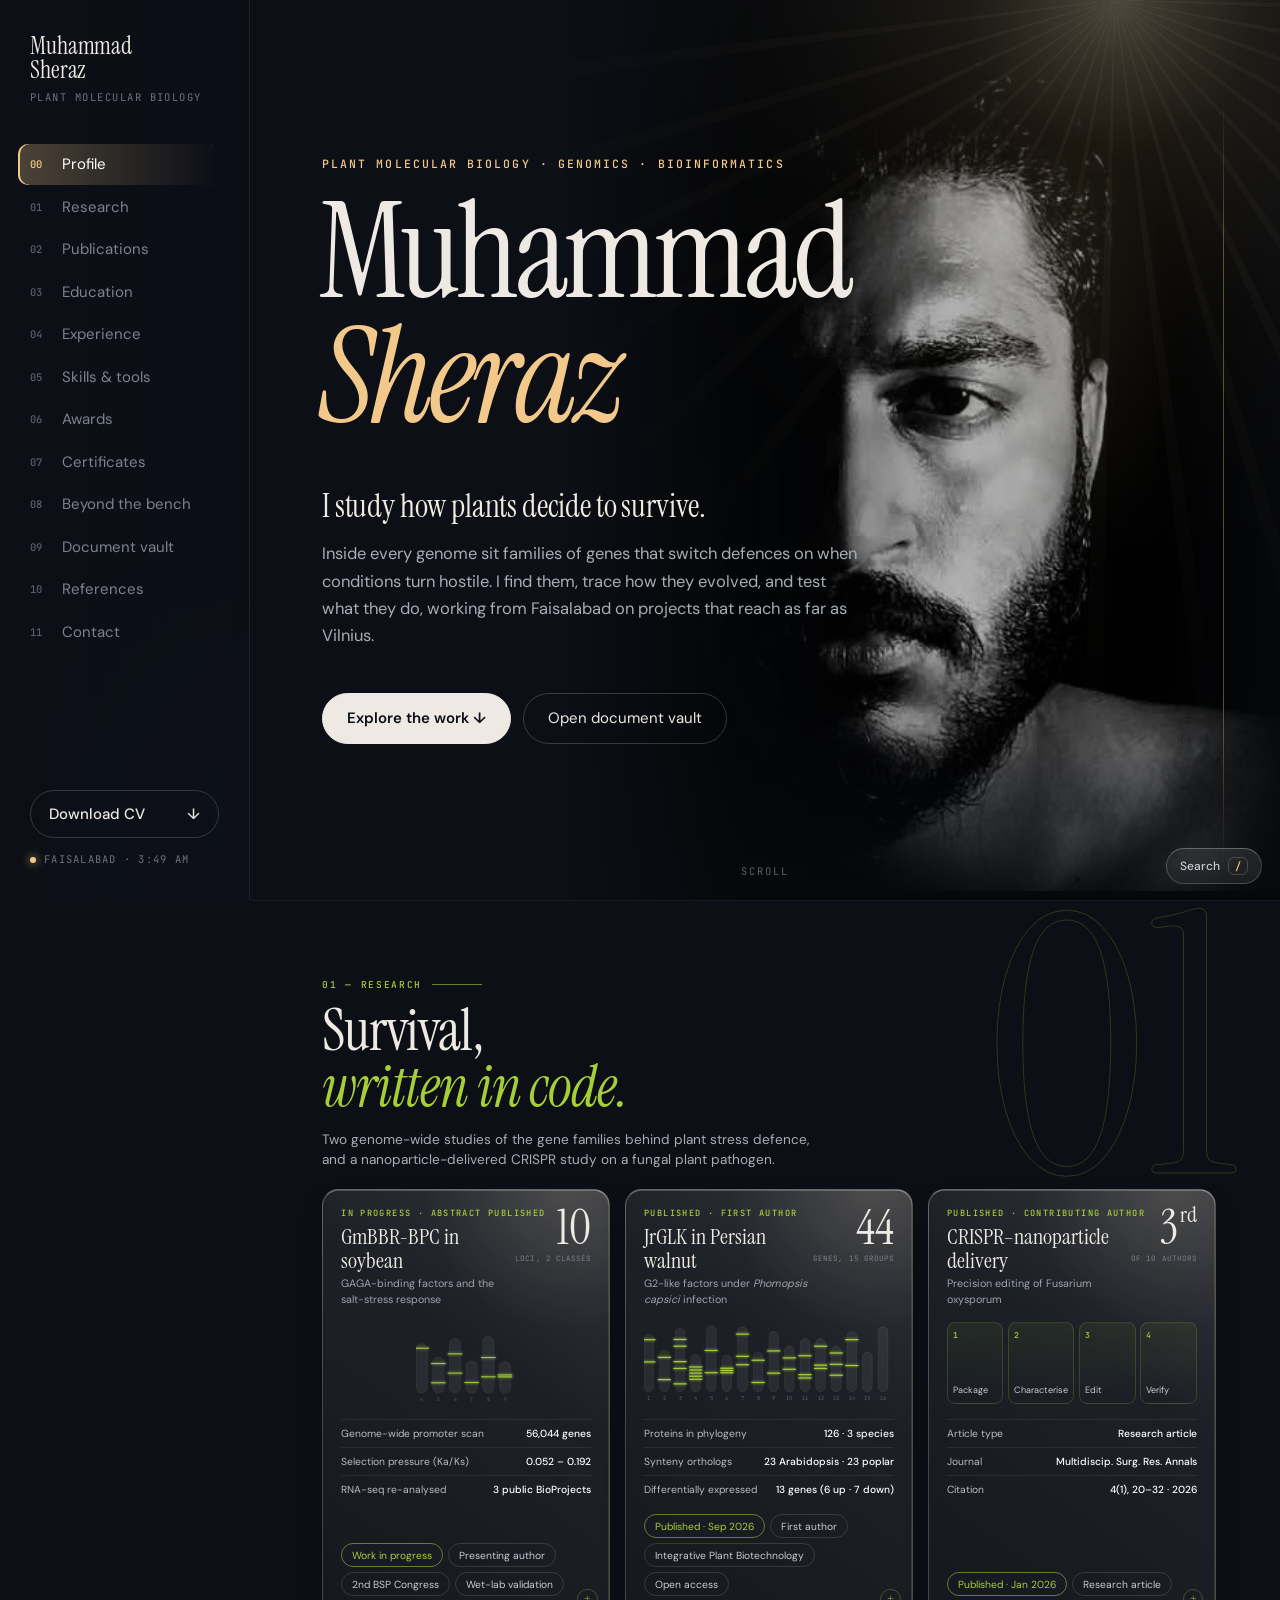
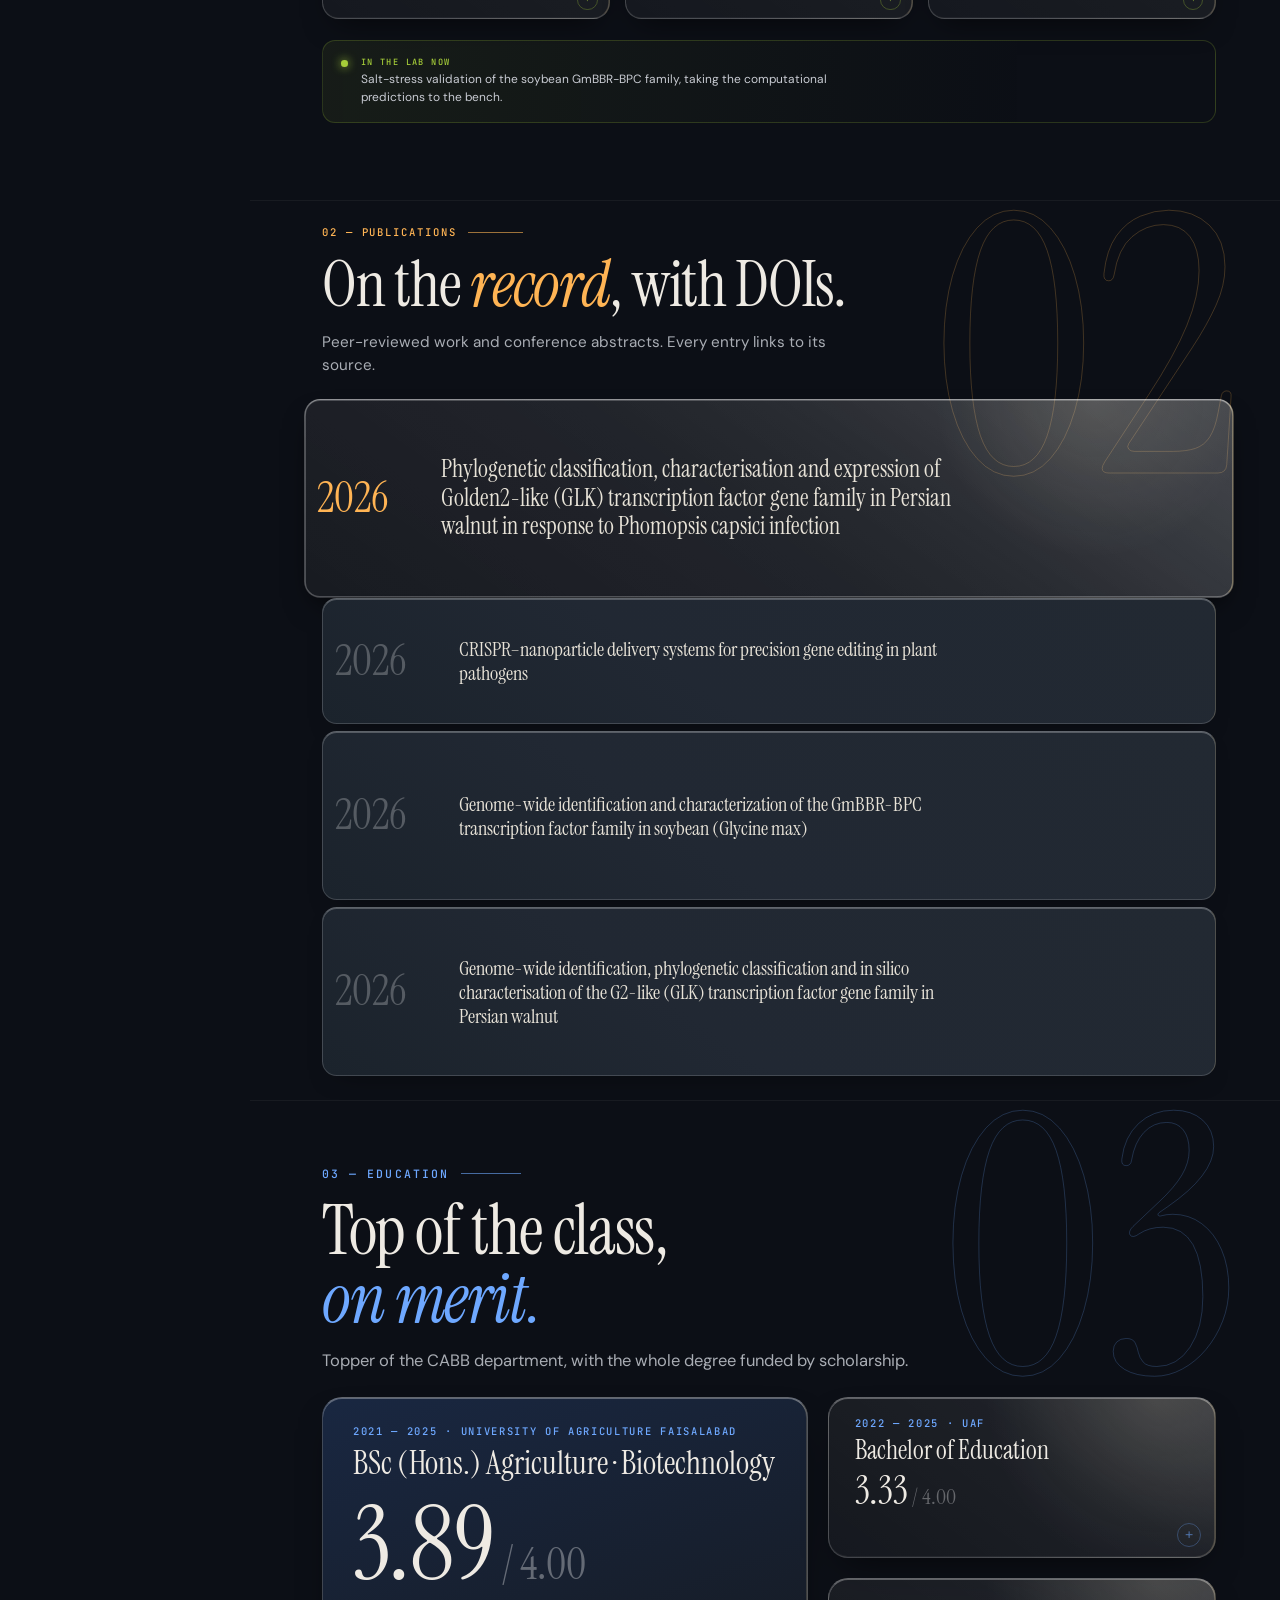
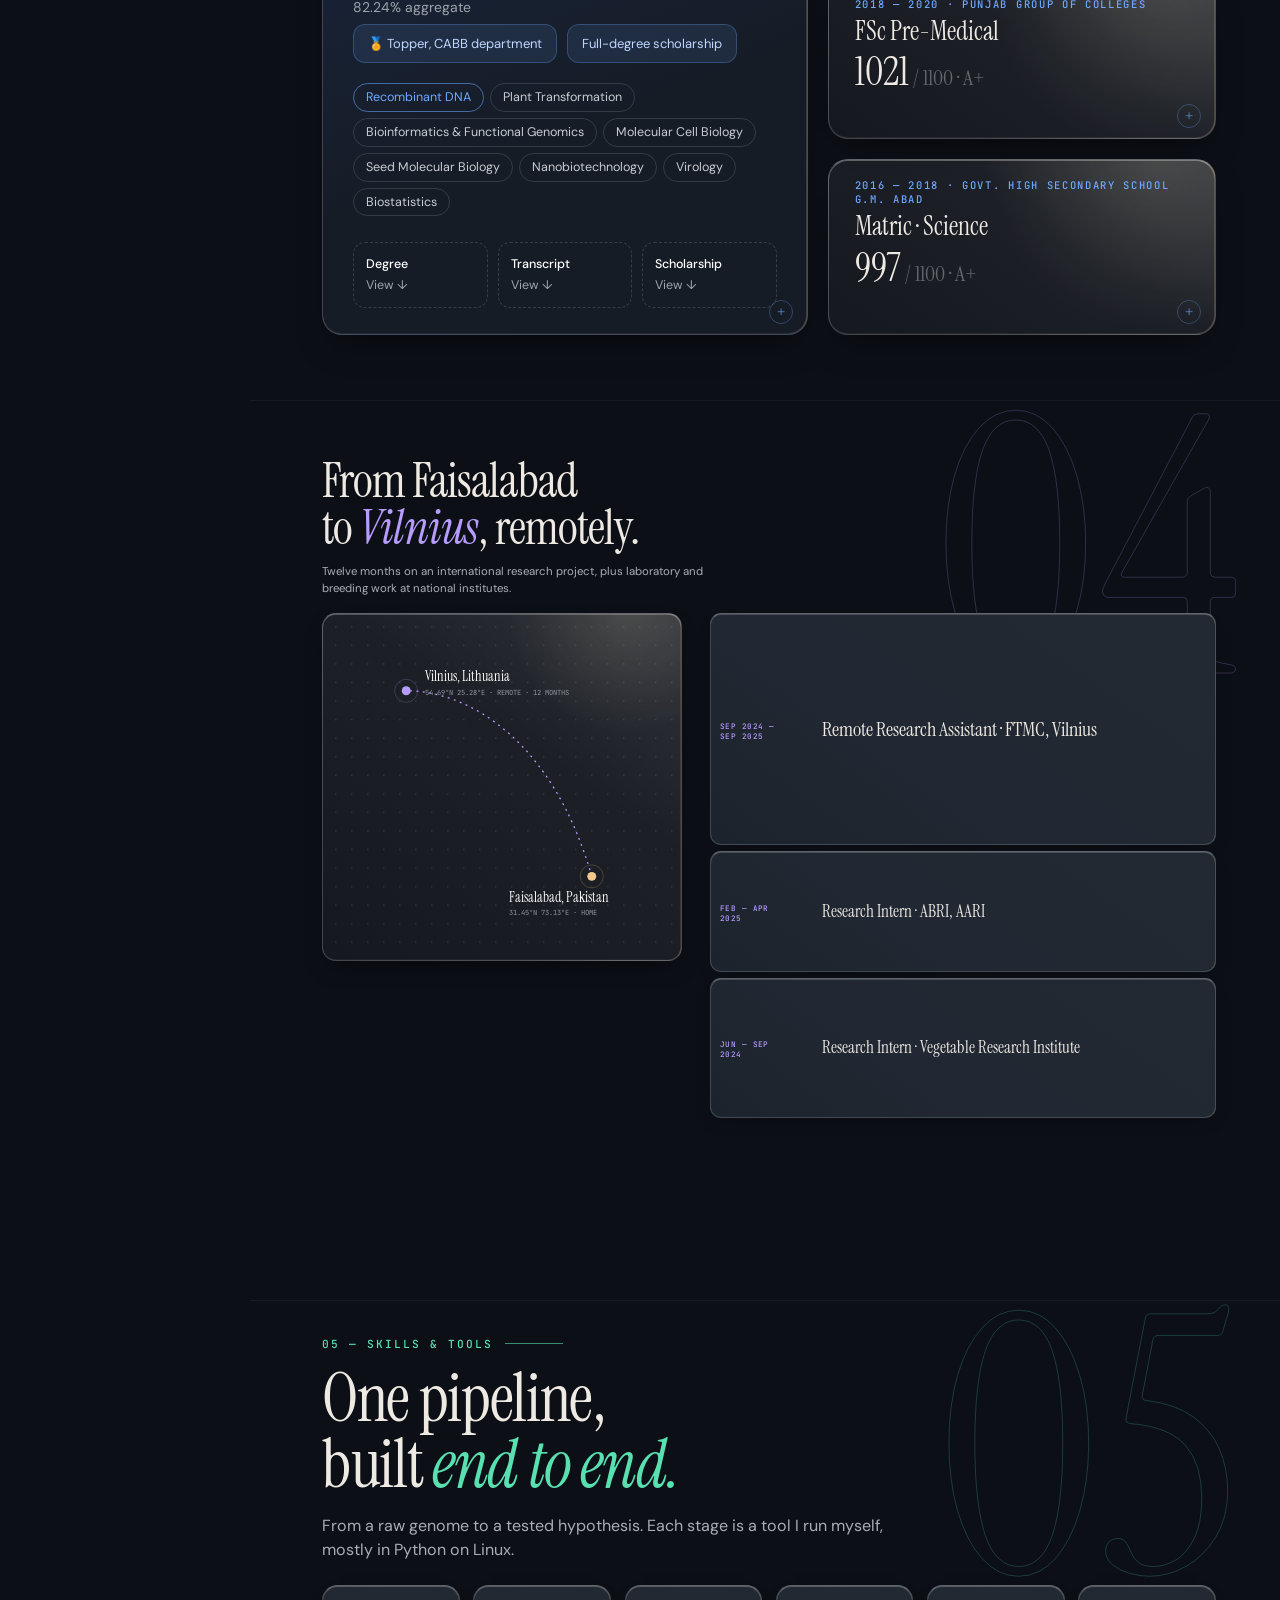
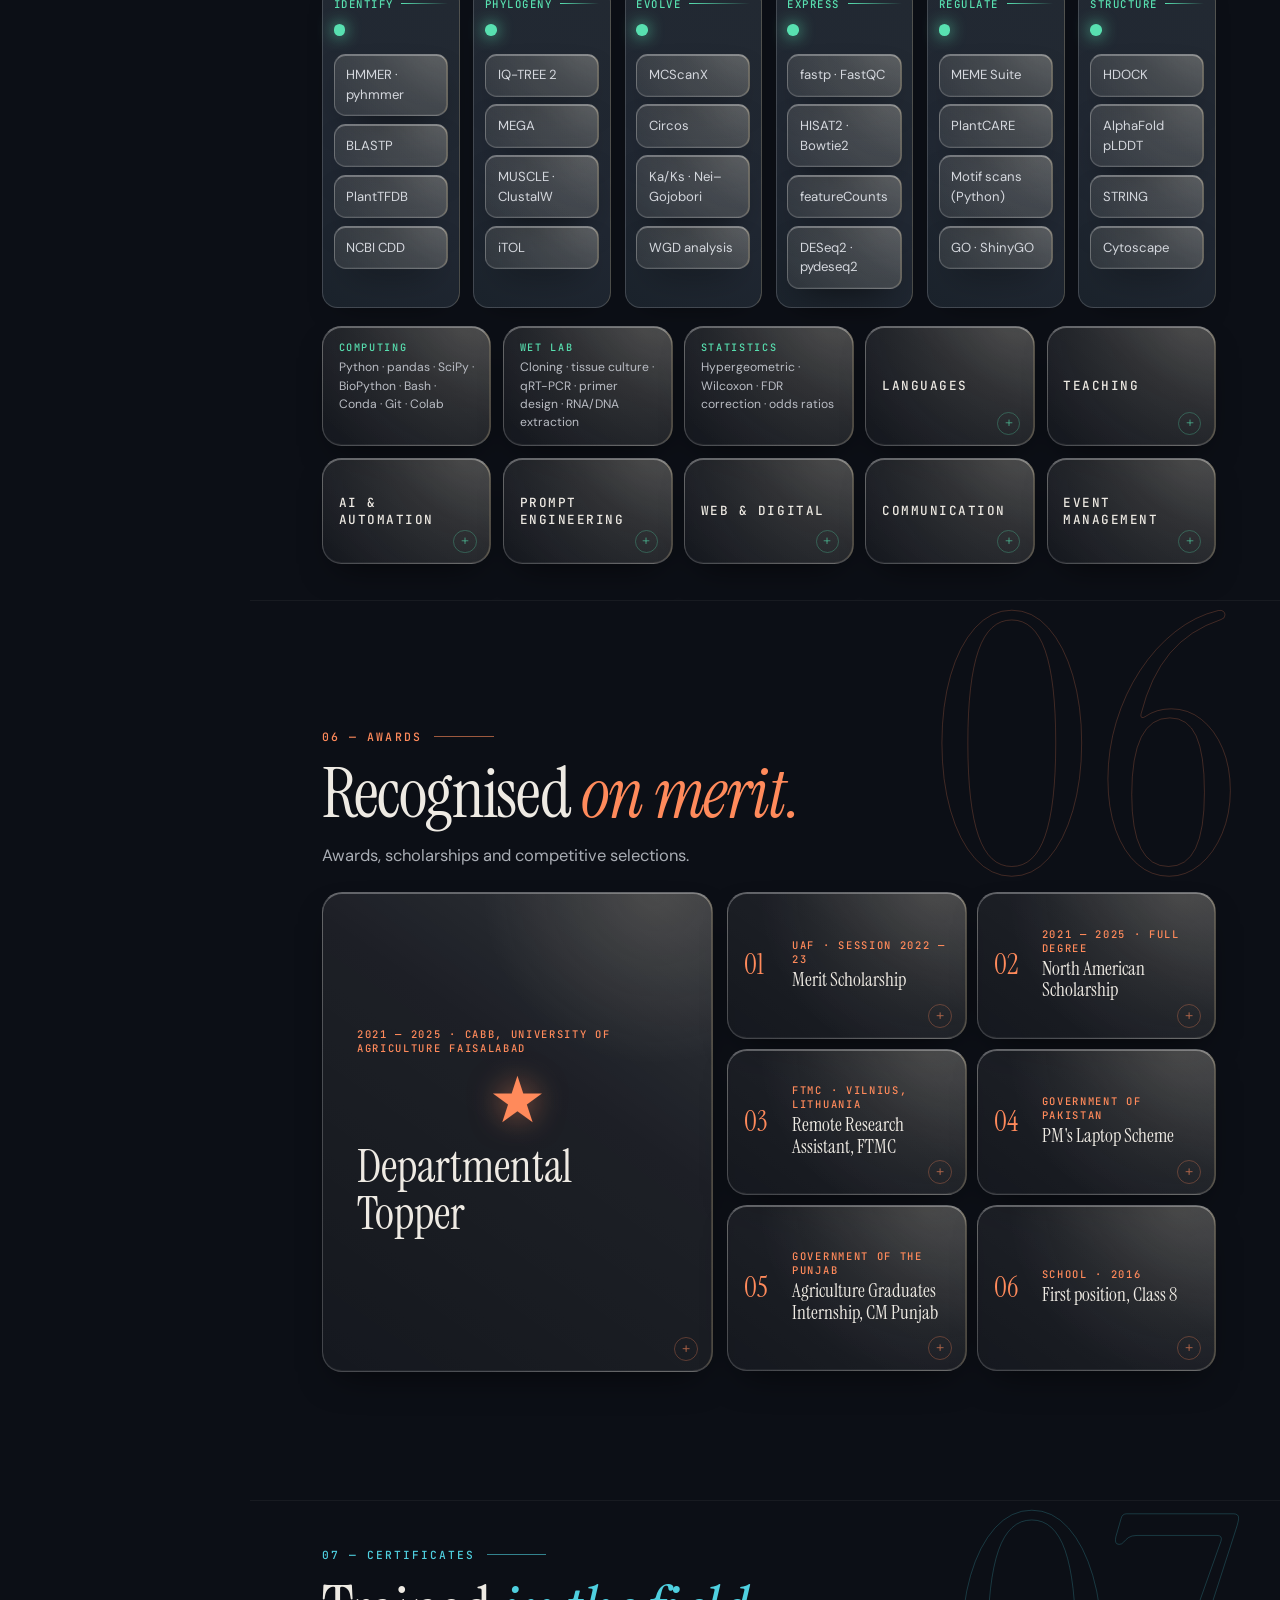
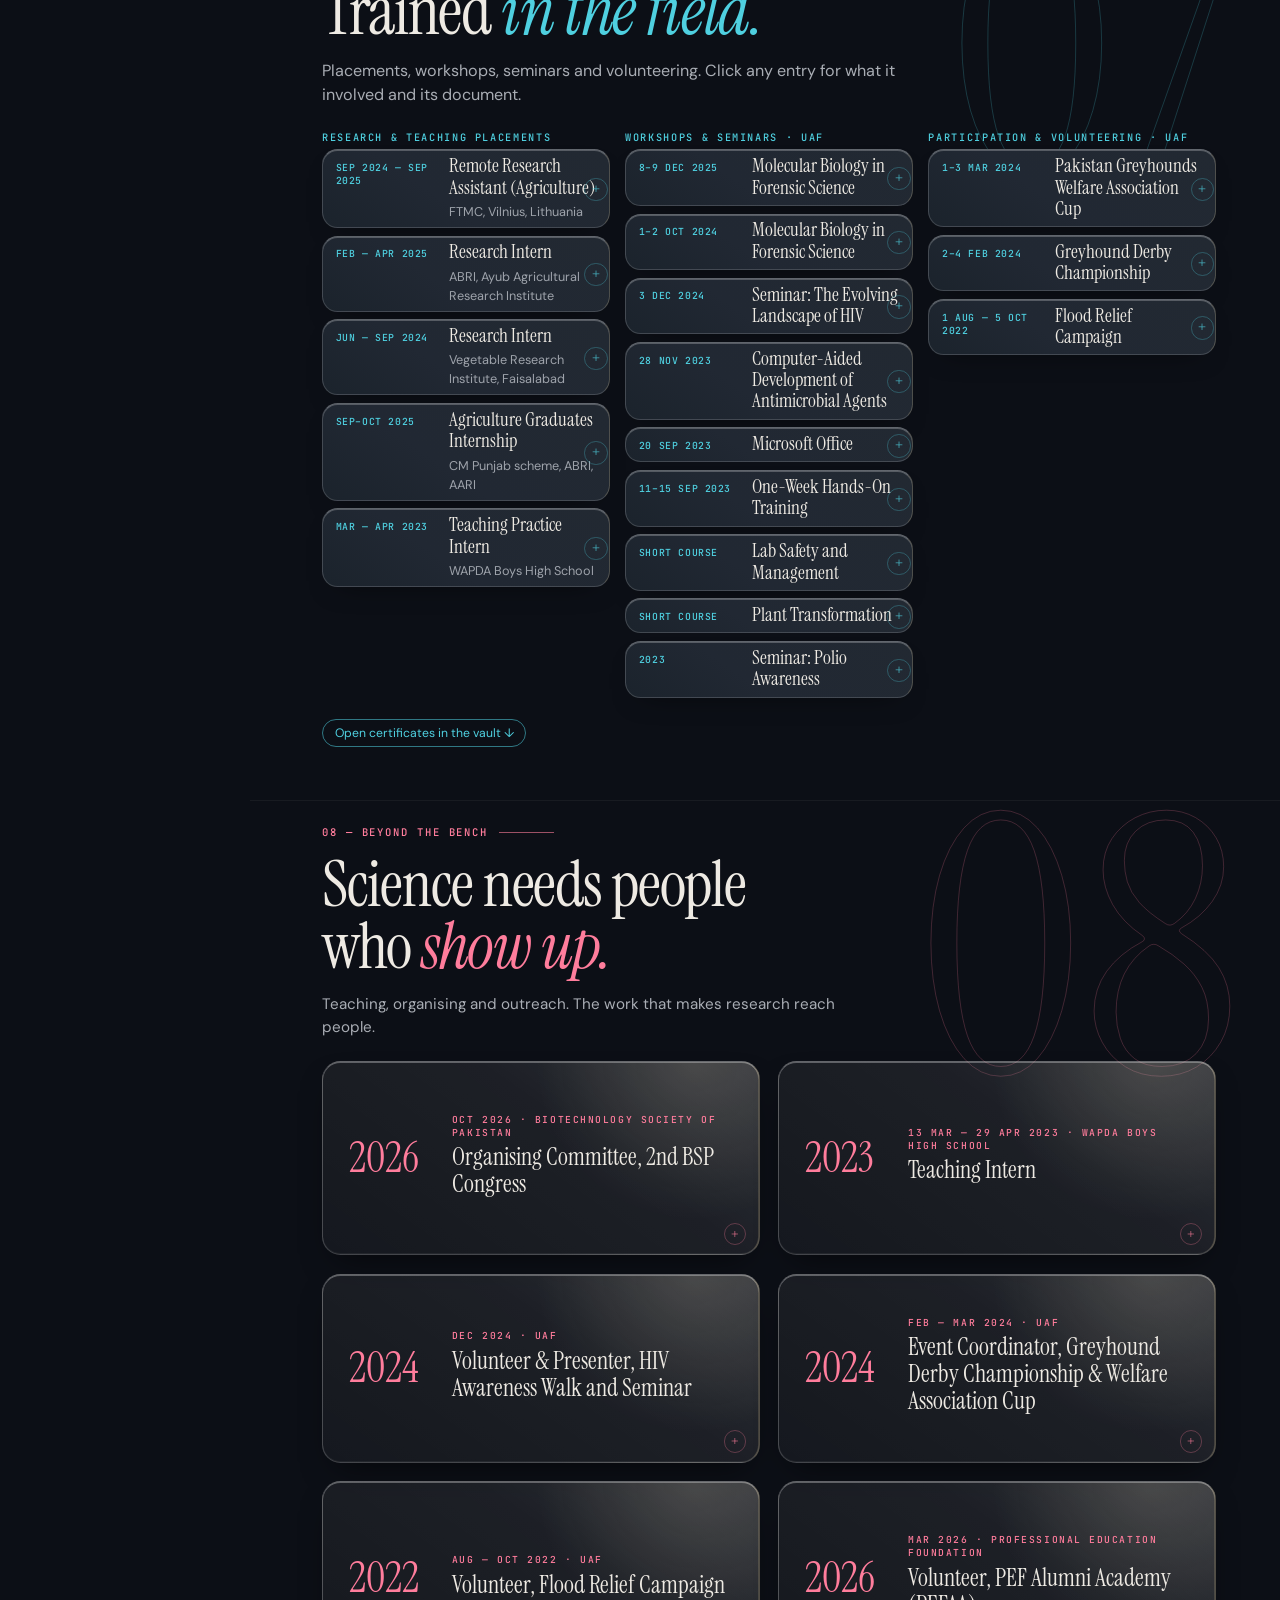
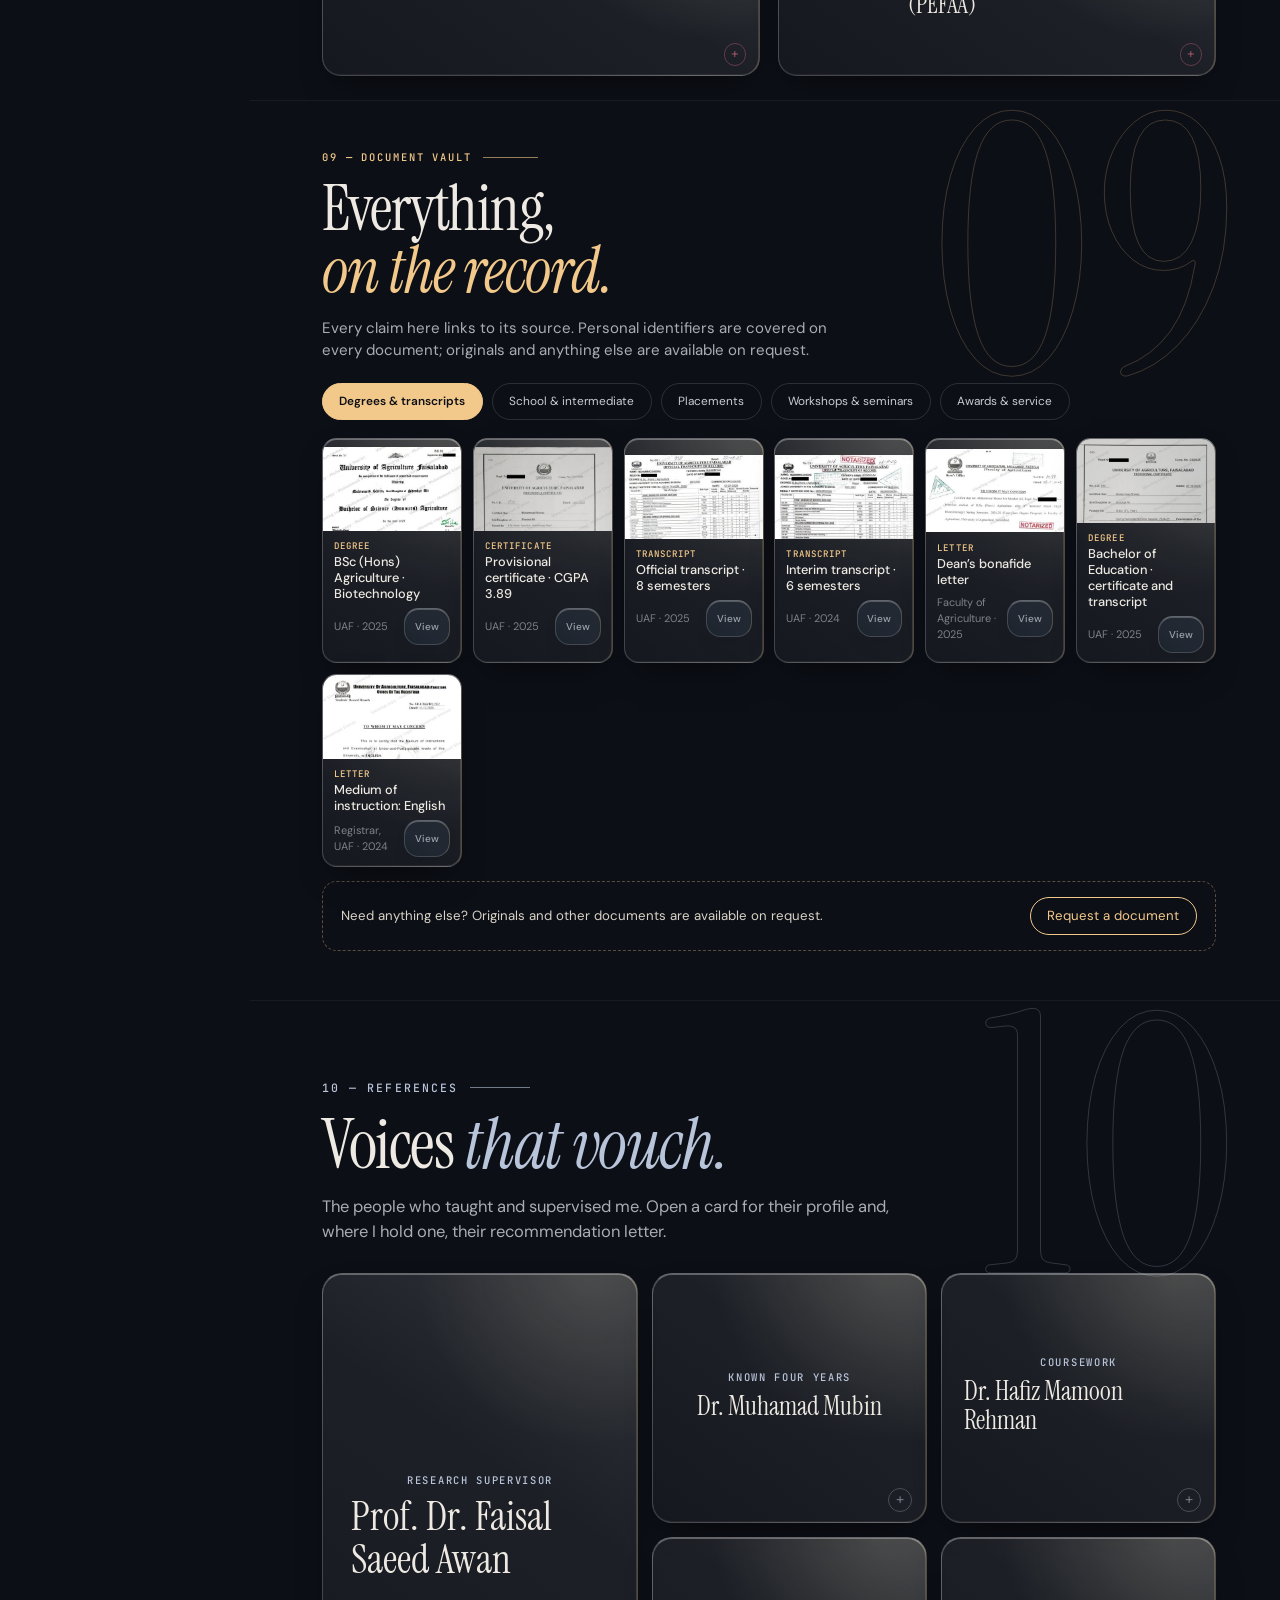
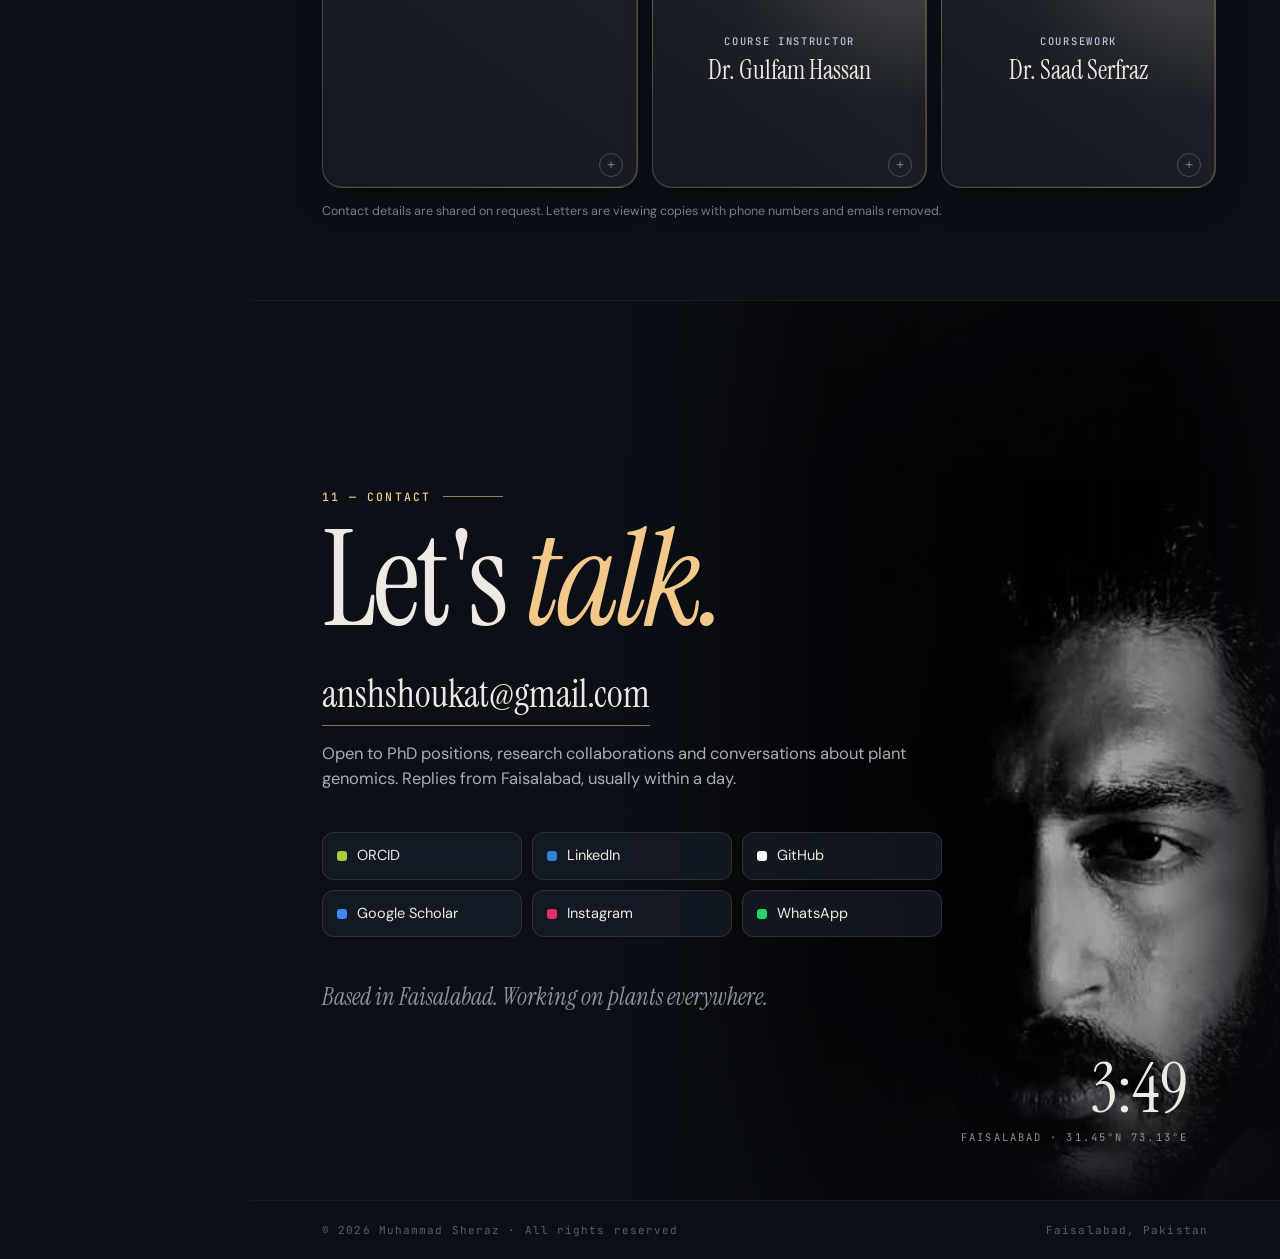
==== commit d593c4d5: "Update PEFAA, symposium and CM Punjab details; build 43 Co-Authored-By: Claude Sonnet 5.5 <noreply@a" ====
--- a/portfolio/index.html
+++ b/portfolio/index.html
@@ -1,10 +1,10 @@
 <!doctype html><!-- © 2026 Muhammad Sheraz. All rights reserved. Original work. Mark: msheraz-portfolio-2026-ownership-mark. Source: github.com/Muhammad5heraz -->
-<html lang="en" class="no-js"><head><meta charset="utf-8"><meta name="build" content="41"><meta name="author" content="Muhammad Sheraz"><meta name="copyright" content="© 2026 Muhammad Sheraz. All rights reserved."><meta name="ownership-mark" content="msheraz-portfolio-2026-ownership-mark"><link rel="canonical" href="https://muhammad5heraz.github.io/portfolio/"><meta name="viewport" content="width=device-width,initial-scale=1,viewport-fit=cover"><meta name="color-scheme" content="dark"><meta name="theme-color" content="#0C0F16">
+<html lang="en" class="no-js"><head><meta charset="utf-8"><meta name="build" content="43"><meta name="author" content="Muhammad Sheraz"><meta name="copyright" content="© 2026 Muhammad Sheraz. All rights reserved."><meta name="ownership-mark" content="msheraz-portfolio-2026-ownership-mark"><link rel="canonical" href="https://muhammad5heraz.github.io/portfolio/"><meta name="viewport" content="width=device-width,initial-scale=1,viewport-fit=cover"><meta name="color-scheme" content="dark"><meta name="theme-color" content="#0C0F16">
 <title>Muhammad Sheraz · Plant molecular biology &amp; genomics</title>
 <meta name="description" content="Portfolio of Muhammad Sheraz, plant molecular biologist and computational genomicist. Research on transcription factor gene families, publications, education, experience and documents.">
 <meta property="og:title" content="Muhammad Sheraz · Plant molecular biology &amp; genomics"><meta property="og:description" content="First-author genome-wide study in Persian walnut. Research, publications, education and documents in one place."><meta property="og:type" content="website"><meta property="og:image" content="https://muhammad5heraz.github.io/portfolio/assets/og.jpg"><meta name="twitter:card" content="summary_large_image">
-<meta name="robots" content="noindex,nofollow"><link rel="icon" href="data:image/svg+xml,%3Csvg xmlns='http://www.w3.org/2000/svg' viewBox='0 0 32 32'%3E%3Crect width='32' height='32' rx='9' fill='%230C0F16'/%3E%3Ccircle cx='16' cy='16' r='9' fill='none' stroke='%23F3C98B' stroke-width='2'/%3E%3C/svg%3E">
-<link rel="preload" as="font" type="font/woff2" href="fonts/instrument-serif-latin-400-normal.woff2" crossorigin><link rel="preload" as="font" type="font/woff2" href="fonts/instrument-serif-latin-400-italic.woff2" crossorigin><link rel="preload" as="font" type="font/woff2" href="fonts/dm-sans-latin-400-normal.woff2" crossorigin><link rel="preload" as="font" type="font/woff2" href="fonts/dm-sans-latin-500-normal.woff2" crossorigin><style>@font-face{font-family:'Instrument Serif';font-style:normal;font-weight:400;font-display:swap;src:url(fonts/instrument-serif-latin-400-normal.woff2) format('woff2')}@font-face{font-family:'Instrument Serif';font-style:italic;font-weight:400;font-display:swap;src:url(fonts/instrument-serif-latin-400-italic.woff2) format('woff2')}@font-face{font-family:'DM Sans';font-style:normal;font-weight:400;font-display:swap;src:url(fonts/dm-sans-latin-400-normal.woff2) format('woff2')}@font-face{font-family:'DM Sans';font-style:normal;font-weight:500;font-display:swap;src:url(fonts/dm-sans-latin-500-normal.woff2) format('woff2')}@font-face{font-family:'DM Sans';font-style:normal;font-weight:600;font-display:swap;src:url(fonts/dm-sans-latin-600-normal.woff2) format('woff2')}@font-face{font-family:'JetBrains Mono';font-style:normal;font-weight:400;font-display:swap;src:url(fonts/jetbrains-mono-latin-400-normal.woff2) format('woff2')}@font-face{font-family:'JetBrains Mono';font-style:normal;font-weight:500;font-display:swap;src:url(fonts/jetbrains-mono-latin-500-normal.woff2) format('woff2')}</style><link rel="stylesheet" href="style.css?v=41"><script type="application/ld+json">{"@context":"https://schema.org","@type":"Person","copyrightHolder":"Muhammad Sheraz","identifier":"https://orcid.org/0009-0007-3877-2232","name":"Muhammad Sheraz","jobTitle":"Plant molecular biologist and computational genomicist","url":"https://muhammad5heraz.github.io/portfolio/","sameAs":["https://orcid.org/0009-0007-3877-2232","https://www.linkedin.com/in/muhammad-sheraz-9138302b9","https://github.com/Muhammad5heraz","https://scholar.google.com/citations?user=5pSvq1QAAAAJ"],"alumniOf":{"@type":"CollegeOrUniversity","name":"University of Agriculture Faisalabad"},"address":{"@type":"PostalAddress","addressLocality":"Faisalabad","addressCountry":"PK"},"knowsAbout":["Plant genomics","Transcription factor gene families","Bioinformatics","RNA-seq","Comparative genomics"]}</script></head><body><div id="prog" aria-hidden="true"></div><div id="glow" aria-hidden="true"></div><div id="sun" aria-hidden="true"><i class="wash"></i><i class="cool"></i><i class="mid"></i><i class="rays"></i><i class="core"></i></div>
+<link rel="icon" href="data:image/svg+xml,%3Csvg xmlns='http://www.w3.org/2000/svg' viewBox='0 0 32 32'%3E%3Crect width='32' height='32' rx='9' fill='%230C0F16'/%3E%3Ccircle cx='16' cy='16' r='9' fill='none' stroke='%23F3C98B' stroke-width='2'/%3E%3C/svg%3E">
+<link rel="preload" as="font" type="font/woff2" href="fonts/instrument-serif-latin-400-normal.woff2" crossorigin><link rel="preload" as="font" type="font/woff2" href="fonts/instrument-serif-latin-400-italic.woff2" crossorigin><link rel="preload" as="font" type="font/woff2" href="fonts/dm-sans-latin-400-normal.woff2" crossorigin><link rel="preload" as="font" type="font/woff2" href="fonts/dm-sans-latin-500-normal.woff2" crossorigin><style>@font-face{font-family:'Instrument Serif';font-style:normal;font-weight:400;font-display:swap;src:url(fonts/instrument-serif-latin-400-normal.woff2) format('woff2')}@font-face{font-family:'Instrument Serif';font-style:italic;font-weight:400;font-display:swap;src:url(fonts/instrument-serif-latin-400-italic.woff2) format('woff2')}@font-face{font-family:'DM Sans';font-style:normal;font-weight:400;font-display:swap;src:url(fonts/dm-sans-latin-400-normal.woff2) format('woff2')}@font-face{font-family:'DM Sans';font-style:normal;font-weight:500;font-display:swap;src:url(fonts/dm-sans-latin-500-normal.woff2) format('woff2')}@font-face{font-family:'DM Sans';font-style:normal;font-weight:600;font-display:swap;src:url(fonts/dm-sans-latin-600-normal.woff2) format('woff2')}@font-face{font-family:'JetBrains Mono';font-style:normal;font-weight:400;font-display:swap;src:url(fonts/jetbrains-mono-latin-400-normal.woff2) format('woff2')}@font-face{font-family:'JetBrains Mono';font-style:normal;font-weight:500;font-display:swap;src:url(fonts/jetbrains-mono-latin-500-normal.woff2) format('woff2')}</style><link rel="stylesheet" href="style.css?v=43"><script type="application/ld+json">{"@context":"https://schema.org","@type":"Person","copyrightHolder":"Muhammad Sheraz","identifier":"https://orcid.org/0009-0007-3877-2232","name":"Muhammad Sheraz","jobTitle":"Plant molecular biologist and computational genomicist","url":"https://muhammad5heraz.github.io/portfolio/","sameAs":["https://orcid.org/0009-0007-3877-2232","https://www.linkedin.com/in/muhammad-sheraz-9138302b9","https://github.com/Muhammad5heraz","https://scholar.google.com/citations?user=5pSvq1QAAAAJ"],"alumniOf":{"@type":"CollegeOrUniversity","name":"University of Agriculture Faisalabad"},"address":{"@type":"PostalAddress","addressLocality":"Faisalabad","addressCountry":"PK"},"knowsAbout":["Plant genomics","Transcription factor gene families","Bioinformatics","RNA-seq","Comparative genomics"]}</script></head><body><div id="prog" aria-hidden="true"></div><div id="glow" aria-hidden="true"></div><div id="sun" aria-hidden="true"><i class="wash"></i><i class="cool"></i><i class="mid"></i><i class="rays"></i><i class="core"></i></div>
 <header class="top"><b>Sheraz</b><nav><a href="#profile" data-ch="profile">Profile</a><a href="#research" data-ch="research">Research</a><a href="#publications" data-ch="publications">Publications</a><a href="#education" data-ch="education">Education</a><a href="#experience" data-ch="experience">Experience</a><a href="#skills" data-ch="skills">Skills &amp; tools</a><a href="#awards" data-ch="awards">Awards</a><a href="#certificates" data-ch="certificates">Certificates</a><a href="#beyond" data-ch="beyond">Beyond the bench</a><a href="#vault" data-ch="vault">Document vault</a><a href="#references" data-ch="references">References</a><a href="#contact" data-ch="contact">Contact</a></nav></header><aside class="rail"><div class="nm">Muhammad<br>Sheraz</div><div class="rl">Plant molecular biology</div><ol><li><a href="#profile" data-ch="profile"><b>00</b>Profile</a></li><li><a href="#research" data-ch="research"><b>01</b>Research</a></li><li><a href="#publications" data-ch="publications"><b>02</b>Publications</a></li><li><a href="#education" data-ch="education"><b>03</b>Education</a></li><li><a href="#experience" data-ch="experience"><b>04</b>Experience</a></li><li><a href="#skills" data-ch="skills"><b>05</b>Skills &amp; tools</a></li><li><a href="#awards" data-ch="awards"><b>06</b>Awards</a></li><li><a href="#certificates" data-ch="certificates"><b>07</b>Certificates</a></li><li><a href="#beyond" data-ch="beyond"><b>08</b>Beyond the bench</a></li><li><a href="#vault" data-ch="vault"><b>09</b>Document vault</a></li><li><a href="#references" data-ch="references"><b>10</b>References</a></li><li><a href="#contact" data-ch="contact"><b>11</b>Contact</a></li></ol><a class="cv" href="assets/Muhammad_Sheraz_CV.pdf" target="_blank" rel="noopener"><span>Download CV</span><span>↓</span></a><div class="ck"><i></i><span data-clock="rail">Faisalabad</span></div></aside><main><section class="ch" id="profile"><img class="bg" src="assets/portrait.jpg" alt="Portrait of Muhammad Sheraz" fetchpriority="high"><div class="vig"></div>
 <div class="h-in"><div class="hk">Plant molecular biology · Genomics · Bioinformatics</div>
 <h1><span><i>Muhammad</i></span><span><i>Sheraz</i></span></h1>
@@ -59,14 +59,14 @@
 <article class="card aw1 rv" data-d="na" tabindex="0" role="button" style="--d:4"><div class="n">02</div><div><div class="small">2021 — 2025 · full degree</div><h3>North American Scholarship</h3><p>Covered the entire BSc, with no fees paid.</p></div></article>
 <article class="card aw1 rv" data-d="intern" tabindex="0" role="button" style="--d:5"><div class="n">03</div><div><div class="small">FTMC · Vilnius, Lithuania</div><h3>Remote Research Assistant, FTMC</h3><p>Twelve months on an international project.</p></div></article>
 <article class="card aw1 rv" data-d="pm" tabindex="0" role="button" style="--d:5"><div class="n">04</div><div><div class="small">Government of Pakistan</div><h3>PM's Laptop Scheme</h3><p>Merit-based awardee, Phase 3.</p></div></article>
-<article class="card aw1 rv" data-d="cm" tabindex="0" role="button" style="--d:6"><div class="n">05</div><div><div class="small">Government of the Punjab</div><h3>Agriculture Graduates Internship, CM Punjab</h3><p>Phase II 2025–26, deployed at ABRI, AARI.</p></div></article>
+<article class="card aw1 rv" data-d="cm" tabindex="0" role="button" style="--d:6"><div class="n">05</div><div><div class="small">Government of the Punjab</div><h3>Agriculture Graduates Internship, CM Punjab</h3><p>Phase II 2025–26, deployed at ABRI, AARI. Served Sep to Oct 2025.</p></div></article>
 <article class="card aw1 rv" data-d="first8" tabindex="0" role="button" style="--d:6"><div class="n">06</div><div><div class="small">School · 2016</div><h3>First position, Class 8</h3><p>400 of 500 marks, annual exam.</p></div></article></div></div></div></section><section class="ch" id="certificates" style="--ac:#4FD0E0"><div class="ghost" aria-hidden="true">07</div><div class="fit"><div class="kick rv">07 — Certificates</div><h2 class="rv" style="--d:1">Trained <i>in the field.</i></h2><p class="lead rv" style="--d:2">Placements, workshops, seminars and volunteering. Click any entry for what it involved and its document.</p>
 <div class="body cg">
 <div class="cgc rv" style="--d:3"><div class="small">Research &amp; teaching placements</div>
 <div class="cr rv" style="--d:3" data-d="ftmc" tabindex="0" role="button"><div class="d">SEP 2024 — SEP 2025</div><div><h3>Remote Research Assistant (Agriculture)</h3><p>FTMC, Vilnius, Lithuania</p></div></div>
 <div class="cr rv" style="--d:3" data-d="abri" tabindex="0" role="button"><div class="d">FEB — APR 2025</div><div><h3>Research Intern</h3><p>ABRI, Ayub Agricultural Research Institute</p></div></div>
 <div class="cr rv" style="--d:3" data-d="vri" tabindex="0" role="button"><div class="d">JUN — SEP 2024</div><div><h3>Research Intern</h3><p>Vegetable Research Institute, Faisalabad</p></div></div>
-<div class="cr rv" style="--d:3" data-d="cm" tabindex="0" role="button"><div class="d">FROM SEP 2025</div><div><h3>Agriculture Graduates Internship</h3><p>CM Punjab scheme, ABRI, AARI</p></div></div>
+<div class="cr rv" style="--d:3" data-d="cm" tabindex="0" role="button"><div class="d">SEP–OCT 2025</div><div><h3>Agriculture Graduates Internship</h3><p>CM Punjab scheme, ABRI, AARI</p></div></div>
 <div class="cr rv" style="--d:3" data-d="wapda" tabindex="0" role="button"><div class="d">MAR — APR 2023</div><div><h3>Teaching Practice Intern</h3><p>WAPDA Boys High School</p></div></div></div>
 <div class="cgc rv" style="--d:4"><div class="small">Workshops &amp; seminars · UAF</div>
 <div class="cr rv" style="--d:3" data-d="w_foren2" tabindex="0" role="button"><div class="d">8–9 DEC 2025</div><div><h3>Molecular Biology in Forensic Science</h3></div></div>
@@ -89,7 +89,7 @@
 <div class="card c2 rv" data-d="hivtalk" tabindex="0" role="button" style="--d:5"><div class="n">2024</div><div><div class="small">Dec 2024 · UAF</div><h3>Volunteer &amp; Presenter, HIV Awareness Walk and Seminar</h3><p>Presented “The Evolving Landscape of HIV” to a general audience and led the awareness walk.</p></div></div>
 <div class="card c2 rv" data-d="derbyco" tabindex="0" role="button" style="--d:6"><div class="n">2024</div><div><div class="small">Feb — Mar 2024 · UAF</div><h3>Event Coordinator, Greyhound Derby Championship &amp; Welfare Association Cup</h3><p>Logistics and on-site operations for two live-broadcast public events.</p></div></div>
 <div class="card c2 rv" data-d="flood" tabindex="0" role="button" style="--d:7"><div class="n">2022</div><div><div class="small">Aug — Oct 2022 · UAF</div><h3>Volunteer, Flood Relief Campaign</h3><p>Supported flood-affected communities through the university relief drive.</p></div></div>
-<div class="card c2 rv" data-d="pefaa" tabindex="0" role="button" style="--d:8"><div class="n">2026</div><div><div class="small">Mar 2026 · Professional Education Foundation</div><h3>Volunteer, PEF Alumni Academy (PEFAA)</h3><p>Recognised with a certificate of volunteer appreciation for continued work and support.</p></div></div></div>
+<div class="card c2 rv" data-d="pefaa" tabindex="0" role="button" style="--d:8"><div class="n">2026</div><div><div class="small">Mar 2026 · Professional Education Foundation</div><h3>Volunteer, PEF Alumni Academy (PEFAA)</h3><p>Selected by interview as a volunteer and organised the Academy’s event in Faisalabad. Recognised with a certificate of appreciation.</p></div></div></div>
 </div></section><section class="ch" id="vault" style="--ac:#F3C98B"><div class="ghost" aria-hidden="true">09</div><div class="fit"><div class="kick rv">09 — Document vault</div><h2 class="rv" style="--d:1">Everything,<br><i>on the record.</i></h2><p class="lead rv" style="--d:2">Every claim here links to its source. Personal identifiers are covered on every document; originals and anything else are available on request.</p>
 <div class="body"><div class="fl rv"><button data-f="degrees" class="on">Degrees & transcripts</button><button data-f="school" class="">School & intermediate</button><button data-f="placements" class="">Placements</button><button data-f="workshops" class="">Workshops & seminars</button><button data-f="events" class="">Awards & service</button></div>
 <div class="vg"><button class="vc rv" style="--d:2" data-cat="degrees" data-title="BSc (Hons) Agriculture · Biotechnology" data-meta="UAF · 2025" data-file="docs/degree.jpg" data-state="p"><div class="th" style="background-image:url(docs/th/degree.jpg)"></div><small>Degree</small><h4>BSc (Hons) Agriculture · Biotechnology</h4><div class="m"><span>UAF · 2025</span><span class="tag s">View</span></div></button><button class="vc rv" style="--d:3" data-cat="degrees" data-title="Provisional certificate · CGPA 3.89" data-meta="UAF · 2025" data-file="docs/provisional.jpg" data-state="p"><div class="th" style="background-image:url(docs/th/provisional.jpg)"></div><small>Certificate</small><h4>Provisional certificate · CGPA 3.89</h4><div class="m"><span>UAF · 2025</span><span class="tag s">View</span></div></button><button class="vc rv" style="--d:4" data-cat="degrees" data-title="Official transcript · 8 semesters" data-meta="UAF · 2025" data-file="docs/transcript.jpg" data-state="p"><div class="th" style="background-image:url(docs/th/transcript.jpg)"></div><small>Transcript</small><h4>Official transcript · 8 semesters</h4><div class="m"><span>UAF · 2025</span><span class="tag s">View</span></div></button><button class="vc rv" style="--d:5" data-cat="degrees" data-title="Interim transcript · 6 semesters" data-meta="UAF · 2024" data-file="docs/interim.jpg" data-state="p"><div class="th" style="background-image:url(docs/th/interim.jpg)"></div><small>Transcript</small><h4>Interim transcript · 6 semesters</h4><div class="m"><span>UAF · 2024</span><span class="tag s">View</span></div></button><button class="vc rv" style="--d:2" data-cat="degrees" data-title="Dean’s bonafide letter" data-meta="Faculty of Agriculture · 2025" data-file="docs/dean_letter.jpg" data-state="p"><div class="th" style="background-image:url(docs/th/dean_letter.jpg)"></div><small>Letter</small><h4>Dean’s bonafide letter</h4><div class="m"><span>Faculty of Agriculture · 2025</span><span class="tag s">View</span></div></button><button class="vc rv" style="--d:3" data-cat="degrees" data-title="Bachelor of Education · certificate and transcript" data-meta="UAF · 2025" data-file="docs/bed.jpg" data-state="p"><div class="th" style="background-image:url(docs/th/bed.jpg)"></div><small>Degree</small><h4>Bachelor of Education · certificate and transcript</h4><div class="m"><span>UAF · 2025</span><span class="tag s">View</span></div></button><button class="vc rv" style="--d:4" data-cat="degrees" data-title="Medium of instruction: English" data-meta="Registrar, UAF · 2024" data-file="docs/registrar.jpg" data-state="p"><div class="th" style="background-image:url(docs/th/registrar.jpg)"></div><small>Letter</small><h4>Medium of instruction: English</h4><div class="m"><span>Registrar, UAF · 2024</span><span class="tag s">View</span></div></button><button class="vc rv" style="--d:5" hidden data-cat="school" data-title="Intermediate (FSc Pre-Medical) · 1021 / 1100" data-meta="Punjab College · 2020" data-file="docs/inter.jpg" data-state="p"><div class="th" style="background-image:url(docs/th/inter.jpg)"></div><small>Certificate</small><h4>Intermediate (FSc Pre-Medical) · 1021 / 1100</h4><div class="m"><span>Punjab College · 2020</span><span class="tag s">View</span></div></button><button class="vc rv" style="--d:2" hidden data-cat="school" data-title="Matric, Science · 997 / 1100" data-meta="Govt. M.C. High School · 2018" data-file="docs/matric.jpg" data-state="p"><div class="th" style="background-image:url(docs/th/matric.jpg)"></div><small>Certificate</small><h4>Matric, Science · 997 / 1100</h4><div class="m"><span>Govt. M.C. High School · 2018</span><span class="tag s">View</span></div></button><button class="vc rv" style="--d:3" hidden data-cat="school" data-title="Distinction · first position, Class 8" data-meta="Govt. M.C. High School · 2016" data-file="docs/class8.jpg" data-state="p"><div class="th" style="background-image:url(docs/th/class8.jpg)"></div><small>Certificate</small><h4>Distinction · first position, Class 8</h4><div class="m"><span>Govt. M.C. High School · 2016</span><span class="tag s">View</span></div></button><button class="vc rv" style="--d:4" hidden data-cat="placements" data-title="Remote Research Assistant (Agriculture)" data-meta="FTMC, Vilnius · 2024–25" data-file="docs/ftmc.jpg" data-state="p"><div class="th" style="background-image:url(docs/th/ftmc.jpg)"></div><small>Letter</small><h4>Remote Research Assistant (Agriculture)</h4><div class="m"><span>FTMC, Vilnius · 2024–25</span><span class="tag s">View</span></div></button><button class="vc rv" style="--d:5" hidden data-cat="placements" data-title="Research internship" data-meta="ABRI, AARI · 2025" data-file="docs/abri.jpg" data-state="p"><div class="th" style="background-image:url(docs/th/abri.jpg)"></div><small>Certificate</small><h4>Research internship</h4><div class="m"><span>ABRI, AARI · 2025</span><span class="tag s">View</span></div></button><button class="vc rv" style="--d:2" hidden data-cat="placements" data-title="Internship, hybridisation and breeding" data-meta="Vegetable Research Institute · 2024" data-file="docs/vri.jpg" data-state="p"><div class="th" style="background-image:url(docs/th/vri.jpg)"></div><small>Certificate</small><h4>Internship, hybridisation and breeding</h4><div class="m"><span>Vegetable Research Institute · 2024</span><span class="tag s">View</span></div></button><button class="vc rv" style="--d:3" hidden data-cat="placements" data-title="Agriculture Graduates Internship · Phase II 2025–26" data-meta="Dept. of Agriculture (Extension), Faisalabad · 2025" data-file="docs/cmpunjab.jpg" data-state="p"><div class="th" style="background-image:url(docs/th/cmpunjab.jpg)"></div><small>Letter</small><h4>Agriculture Graduates Internship · Phase II 2025–26</h4><div class="m"><span>Dept. of Agriculture (Extension), Faisalabad · 2025</span><span class="tag s">View</span></div></button><button class="vc rv" style="--d:4" hidden data-cat="placements" data-title="Teaching practice" data-meta="WAPDA Boys High School · 2023" data-file="docs/wapda.jpg" data-state="p"><div class="th" style="background-image:url(docs/th/wapda.jpg)"></div><small>Certificate</small><h4>Teaching practice</h4><div class="m"><span>WAPDA Boys High School · 2023</span><span class="tag s">View</span></div></button><button class="vc rv" style="--d:5" hidden data-cat="workshops" data-title="Lab Safety and Management" data-meta="UAF · CABB" data-file="docs/labsafety.jpg" data-state="p"><div class="th" style="background-image:url(docs/th/labsafety.jpg)"></div><small>Short course</small><h4>Lab Safety and Management</h4><div class="m"><span>UAF · CABB</span><span class="tag s">View</span></div></button><button class="vc rv" style="--d:2" hidden data-cat="workshops" data-title="Plant Transformation" data-meta="UAF · CABB" data-file="docs/transformation.jpg" data-state="p"><div class="th" style="background-image:url(docs/th/transformation.jpg)"></div><small>Short course</small><h4>Plant Transformation</h4><div class="m"><span>UAF · CABB</span><span class="tag s">View</span></div></button><button class="vc rv" style="--d:3" hidden data-cat="workshops" data-title="One-week hands-on training · lab equipment" data-meta="Central Hi-Tech Lab, UAF · 2023" data-file="docs/handson.jpg" data-state="p"><div class="th" style="background-image:url(docs/th/handson.jpg)"></div><small>Workshop</small><h4>One-week hands-on training · lab equipment</h4><div class="m"><span>Central Hi-Tech Lab, UAF · 2023</span><span class="tag s">View</span></div></button><button class="vc rv" style="--d:4" hidden data-cat="workshops" data-title="Molecular biology in forensic science · Connecting classroom with crime lab" data-meta="CABB, UAF · Dec 2025" data-file="docs/forensic25.jpg" data-state="p"><div class="th" style="background-image:url(docs/th/forensic25.jpg)"></div><small>Workshop</small><h4>Molecular biology in forensic science · Connecting classroom with crime lab</h4><div class="m"><span>CABB, UAF · Dec 2025</span><span class="tag s">View</span></div></button><button class="vc rv" style="--d:5" hidden data-cat="workshops" data-title="Molecular biology in forensic science · from sampling to data processing" data-meta="CABB, UAF · Oct 2024" data-file="docs/forensic.jpg" data-state="p"><div class="th" style="background-image:url(docs/th/forensic.jpg)"></div><small>Workshop</small><h4>Molecular biology in forensic science · from sampling to data processing</h4><div class="m"><span>CABB, UAF · Oct 2024</span><span class="tag s">View</span></div></button><button class="vc rv" style="--d:2" hidden data-cat="workshops" data-title="Computer-aided development of antimicrobial agents" data-meta="UAF · 2023" data-file="docs/antimicrobial.jpg" data-state="p"><div class="th" style="background-image:url(docs/th/antimicrobial.jpg)"></div><small>Workshop</small><h4>Computer-aided development of antimicrobial agents</h4><div class="m"><span>UAF · 2023</span><span class="tag s">View</span></div></button><button class="vc rv" style="--d:3" hidden data-cat="workshops" data-title="Microsoft Office" data-meta="Agrarian Society, UAF · 2023" data-file="docs/msoffice.jpg" data-state="p"><div class="th" style="background-image:url(docs/th/msoffice.jpg)"></div><small>Workshop</small><h4>Microsoft Office</h4><div class="m"><span>Agrarian Society, UAF · 2023</span><span class="tag s">View</span></div></button><button class="vc rv" style="--d:4" hidden data-cat="workshops" data-title="HIV awareness walk and seminar" data-meta="BSP and CABB · 2024" data-file="docs/hiv.jpg" data-state="p"><div class="th" style="background-image:url(docs/th/hiv.jpg)"></div><small>Seminar</small><h4>HIV awareness walk and seminar</h4><div class="m"><span>BSP and CABB · 2024</span><span class="tag s">View</span></div></button><button class="vc rv" style="--d:5" hidden data-cat="workshops" data-title="Polio awareness seminar" data-meta="Rotaract Club of UAF · 2023" data-file="docs/polio.jpg" data-state="p"><div class="th" style="background-image:url(docs/th/polio.jpg)"></div><small>Seminar</small><h4>Polio awareness seminar</h4><div class="m"><span>Rotaract Club of UAF · 2023</span><span class="tag s">View</span></div></button><button class="vc rv" style="--d:2" hidden data-cat="events" data-title="North America Alumni Association Scholarship · confirmation letter" data-meta="DFA&amp;UA, UAF · 2021–25" data-file="docs/naletter.jpg" data-state="p"><div class="th" style="background-image:url(docs/th/naletter.jpg)"></div><small>Scholarship</small><h4>North America Alumni Association Scholarship · confirmation letter</h4><div class="m"><span>DFA&amp;UA, UAF · 2021–25</span><span class="tag s">View</span></div></button><button class="vc rv" style="--d:3" hidden data-cat="events" data-title="Merit scholarship · academic performance" data-meta="UAF · 2022–23" data-file="docs/merit.jpg" data-state="p"><div class="th" style="background-image:url(docs/th/merit.jpg)"></div><small>Scholarship</small><h4>Merit scholarship · academic performance</h4><div class="m"><span>UAF · 2022–23</span><span class="tag s">View</span></div></button><button class="vc rv" style="--d:4" hidden data-cat="events" data-title="Greyhound Derby Championship" data-meta="UAF · Feb 2024" data-file="docs/derby.jpg" data-state="p"><div class="th" style="background-image:url(docs/th/derby.jpg)"></div><small>Appreciation</small><h4>Greyhound Derby Championship</h4><div class="m"><span>UAF · Feb 2024</span><span class="tag s">View</span></div></button><button class="vc rv" style="--d:5" hidden data-cat="events" data-title="Pakistan Greyhounds Welfare Association Cup · Spring Festival 2024" data-meta="UAF · 1–3 Mar 2024" data-file="docs/cup.jpg" data-state="p"><div class="th" style="background-image:url(docs/th/cup.jpg)"></div><small>Appreciation</small><h4>Pakistan Greyhounds Welfare Association Cup · Spring Festival 2024</h4><div class="m"><span>UAF · 1–3 Mar 2024</span><span class="tag s">View</span></div></button><button class="vc rv" style="--d:2" hidden data-cat="events" data-title="Symposium on Recent Advances in Plant Biotechnology" data-meta="GCUF · 13–14 May 2026" data-file="docs/symposium.jpg" data-state="p"><div class="th" style="background-image:url(docs/th/symposium.jpg)"></div><small>Certificate</small><h4>Symposium on Recent Advances in Plant Biotechnology</h4><div class="m"><span>GCUF · 13–14 May 2026</span><span class="tag s">View</span></div></button><button class="vc rv" style="--d:3" hidden data-cat="events" data-title="Certificate of volunteer appreciation" data-meta="Professional Education Foundation Alumni Academy · Mar 2026" data-file="docs/pefaa.jpg" data-state="p"><div class="th" style="background-image:url(docs/th/pefaa.jpg)"></div><small>Appreciation</small><h4>Certificate of volunteer appreciation</h4><div class="m"><span>Professional Education Foundation Alumni Academy · Mar 2026</span><span class="tag s">View</span></div></button><button class="vc rv" style="--d:4" hidden data-cat="events" data-title="Flood Relief Campaign" data-meta="UAF · Aug–Oct 2022" data-file="docs/flood.jpg" data-state="p"><div class="th" style="background-image:url(docs/th/flood.jpg)"></div><small>Appreciation</small><h4>Flood Relief Campaign</h4><div class="m"><span>UAF · Aug–Oct 2022</span><span class="tag s">View</span></div></button></div>
@@ -103,6 +103,6 @@
 <p class="sig rv" style="--d:5">Based in Faisalabad. Working on plants everywhere.</p></div>
 <div class="clk"><b data-clock="big">--:--</b><div>Faisalabad · 31.45°N 73.13°E</div></div></section></main>
 <div class="pop" id="pop" aria-hidden="true"><div class="pop-bg"></div><div class="pop-card" role="dialog" aria-modal="true" aria-labelledby="pop-t"><div class="pop-bar"></div><button class="pop-x" id="pop-x" aria-label="Close details">Close <i>esc</i></button><div class="pop-in" id="pop-in"></div></div></div>
-<script type="application/json" id="det">{"soy":{"k":"Research · in progress","t":"GmBBR-BPC transcription factors in soybean","sub":"A genome-wide study of the GAGA-binding BBR/BPC family and what it does under salt stress.","role":"Designed the pipelines in Python on Linux, ran every analysis step, and is now taking the predictions to the bench. Abstract co-author: A. Ali.","flow":[["Identify","Three independent searches (Pfam PF06217 profile, an Arabidopsis-derived profile, reciprocal BLASTP) across the 74,206-protein soybean proteome converged on the same set.","10 loci · chr 4–9"],["Classify","Maximum-likelihood phylogeny split the family into two classes; the GAGA-binding domain was confirmed in every member (NCBI CDD).","Class I ×6 · Class II ×4"],["Evolve","Synteny and Ka/Ks against Arabidopsis, rice and tomato (MCScanX, Nei–Gojobori).","4 WGD pairs · Ka/Ks 0.052–0.192"],["Regulate","Python scan of 56,044 promoters for GA-repeat and C-box motifs; regulon tested for enrichment on three platforms.","Odds ratio 3.20 · 7 GO terms"],["Dock","HDOCK blind docking with randomised controls, motif-restrained redocking, AlphaFold confidence, hypergeometric testing.","Interface overlap tested"],["Express","Three public salt-stress RNA-seq datasets re-analysed from raw reads under one pipeline, with family-wide correction.","8 of 60 tests significant"],["Validate","qRT-PCR primers designed and checked; salinity treatment and expression validation under way in the lab.","In progress"]],"pts":["The honest result: a modest, context-dependent part of the salt response. Only GmBBR-BPC1 fell significantly in two independent leaf experiments.","Results held up to multi-mapping reads, model choice and fold-change shrinkage."],"facts":[["Status","Abstract published · manuscript in preparation"],["Presented","2nd BSP Congress, UAF · 27–28 Oct 2026"],["Genome","Wm82.a4.v1"]]},"wal":{"k":"Research · published · first author","t":"JrGLK family in Persian walnut","sub":"Golden2-like transcription factors under Phomopsis capsici infection. Integrative Plant Biotechnology 4(3), 249–266.","role":"First author. Ran the full computational study end to end, wrote the custom promoter-extraction script, led the manuscript and managed the whole peer-review cycle: a point-by-point response to two reviewers and galley-proof correction. Co-authors: A. Ali and F. S. Awan.","flow":[["Identify","Family-level search of the chromosome-scale Walnut 2.0 assembly (GCF_001411555.2).","44 genes · 43 mapped on 14 of 16 chromosomes"],["Classify","126 GLK proteins from walnut, Arabidopsis and rice; IQ-TREE 2 with ModelFinder and 1,000 ultrafast bootstraps.","15 supported groups"],["Characterise","Conserved motifs (MEME) and exon–intron structure, matched against the phylogeny.","Group-specific motif sets"],["Evolve","MCScanX synteny, drawn with Circos.","23 orthologs in Arabidopsis · 23 in poplar"],["Regulate","Strand-aware Python script extracted promoters with neighbouring-gene trimming; PlantCARE mapped the elements.","ABA, drought, defence, light (predicted)"],["Respond","RNA-seq under P. capsici infection (PRJNA867174): Bowtie2, featureCounts, DESeq2.","13 DEGs · 6 up · 7 down"]],"pts":["No walnut-specific group reached the support threshold, which argues against a walnut-specific expansion of the family.","The regulatory elements are predictions, reported as predictions."],"facts":[["Journal","Integrative Plant Biotechnology"],["Published","28 Sep 2026 · open access (CC BY 4.0)"],["DOI","10.55627/pbiotech.004.03.2010"]],"links":[["Read the paper ↗","https://doi.org/10.55627/pbiotech.004.03.2010"]]},"crispr":{"k":"Research · published · contributing author","t":"CRISPR–nanoparticle delivery systems","sub":"Nanoparticle-assisted CRISPR–Cas delivery for precise editing of the fungal pathogen Fusarium oxysporum. Multidisciplinary Surgical Research Annals 4(1), 20–32.","role":"Contributing author, third of ten. A. Ali is first author.","flow":[["Package","CRISPR components loaded into polymeric nanoparticles that protect them and release them in a controlled way.",""],["Characterise","Uniform nanoscale size, colloidal stability, loading efficiency and pH-dependent release.",""],["Edit","Higher uptake and nuclear entry than the free system, and deletion of a virulence-related gene.",""],["Verify","Reduced fungal growth and virulence in host–pathogen models; no off-target edits in the host genome.",""]],"pts":["Aim: a targeted, environmentally safer alternative to chemical fungicides for plant disease control."],"links":[["Read the paper ↗","https://msrajournalreview.com/index.php/Journal/article/view/482"]],"facts":[["Journal","Multidisciplinary Surgical Research Annals"],["Citation","4(1), 20–32 · 19 Jan 2026"],["Type","Research article"]]},"walabs":{"k":"Conference abstract · first author","t":"Walnut GLK study, symposium abstract","sub":"Abstract book of the two-day Symposium on Recent Advances in Plant Biotechnology for Sustainable Development & Climate Change, Government College University Faisalabad, 13–14 May 2026.","role":"First author. The abstract reports the first genome-wide analysis of the GLK family in Persian walnut, an earlier stage of the work later published in Integrative Plant Biotechnology.","flow":[["Identify","44 non-redundant JrGLK genes (JrGLK1 to JrGLK44) found by BLASTP on the Walnut 2.0 assembly.",""],["Place","Spread over 14 of 16 chromosomes, with clusters on chromosomes 3 and 4.",""],["Classify","Neighbor-joining tree (MEGA 12, 1,000 bootstraps) of 126 GLK proteins from walnut, Arabidopsis and rice.",""],["Support","Conserved motifs and exon–intron structure, synteny with Arabidopsis, and stress, hormone and light elements in the promoters.",""]],"pts":["Protein length ranged from 235 to 485 amino acids, consistent with functional diversification.","The published paper extends this with a maximum-likelihood tree and RNA-seq expression under Phomopsis capsici infection."],"facts":[["Event","Plant Biotechnology for Sustainable Development & Climate Change · GCUF"],["Date","13–14 May 2026"],["Authors","M. Sheraz, A. Ali, Mahdur Rehman"],["Abstract","No. 12 in the abstract book"],["Certificate","Oral and poster presenter, and participant · Ref. GCUF/BNB/26/254"]],"docs":[["Symposium certificate","GCUF · 13–14 May 2026","docs/symposium.jpg"]]},"bsc":{"k":"Education · 2021 — 2025","t":"BSc (Hons.) Agriculture, Biotechnology major","sub":"University of Agriculture Faisalabad · four-year degree · Faculty of Agriculture.","role":"Topper of the CABB department with a 3.89 / 4.00 CGPA (2,270 of 2,760 marks, 82.24%). The whole degree was funded by the North American Scholarship, so no fees were paid out of pocket, and a UAF merit scholarship was awarded for session 2022–23.","pts":["Commenced 2 September 2021; degree completed Spring 2024–25; result notified 7 July 2025; degree awarded 11 August 2025.","The Dean’s Office confirms him as a bona fide student after the 8th semester, Spring 2024–25.","Final-semester internship graded A (112 of 120)."],"chips":["Recombinant DNA Technology I & II","Plant Cell, Tissue and Organ Culture","Molecular Cell Biology","Plant Transformation","Seed Molecular Biology","Bioinformatics & Functional Genomics","Nanobiotechnology","Diagnostic Plant Pathology","Virology","Biosafety & Risk Assessment","Techniques in Biotechnology","Research Projects & Scientific Writing"],"facts":[["CGPA","3.89 / 4.00"],["Marks","2,270 / 2,760 · 82.24%"],["Standing","Topper, CABB department"]],"docs":[["Degree certificate","UAF · 2025","docs/degree.jpg"],["Provisional certificate","UAF · 2025","docs/provisional.jpg"],["Official transcript","UAF · 2025","docs/transcript.jpg"],["Interim transcript","UAF · 2024","docs/interim.jpg"],["Dean’s bonafide letter","Faculty of Agriculture · 2025","docs/dean_letter.jpg"],["Scholarship letter","DFA&UA, UAF","docs/naletter.jpg"]]},"bed":{"k":"Education · 2022 — 2025","t":"Bachelor of Education","sub":"University of Agriculture Faisalabad · one-and-a-half-year programme.","role":"Completed alongside the BSc, with a teaching internship in a school classroom.","pts":["Commenced 31 August 2022; result notified 15 October 2025.","70.00% aggregate (798 of 1,140) and a 3.33 CGPA.","Core subjects included curriculum development, educational psychology, teaching and learning strategies, scientific and technical writing, and teaching of biology."],"facts":[["CGPA","3.33 / 4.00"],["Aggregate","70.00%"],["Internship","WAPDA Boys High School, 2023"]],"docs":[["Provisional certificate and transcript","UAF · 2025","docs/bed.jpg"]]},"fsc":{"k":"Education · 2018 — 2020","t":"FSc Pre-Medical","sub":"Punjab Group of Colleges, Faisalabad · Board of Intermediate and Secondary Education, Faisalabad.","role":"1,021 of 1,100 marks in the 2020 annual examination, grade A+.","pts":["Pre-medical group: Physics 193, Chemistry 198 and Biology 196, each out of 200.","Marks were awarded under the Board’s COVID-19 examination policy, as the certificate states."],"docs":[["Intermediate certificate","Punjab College · 2020","docs/inter.jpg"]]},"matric":{"k":"Education · 2016 — 2018","t":"Matric, Science","sub":"Govt. M.C. Higher Secondary School, Ghulam Muhammad Abad, Faisalabad · Board of Intermediate and Secondary Education, Faisalabad.","role":"997 of 1,100 marks, grade A+, in the 2018 annual examination.","pts":["Mathematics 143, Physics 142, Biology 137 and Chemistry 136, each out of 150."],"docs":[["Matric certificate","Govt. M.C. High School · 2018","docs/matric.jpg"]]},"ftmc":{"k":"Experience · Sep 2024 — Sep 2025","t":"Remote Research Assistant, FTMC Vilnius","sub":"State Research Institute Center for Physical Sciences and Technology, Lithuania · project on Agrivoltaic Systems Integration.","role":"Joined the FTMC research team remotely for twelve months, bringing agricultural insight to photovoltaic research: how solar installations influence crop growth, soil conditions and resource use in Agri-PV systems.","flow":[["Review and analyse","Literature reviews and data analysis on crop adaptability and microclimatic change under photovoltaic structures.",""],["Select crops","Supported the identification of shade-tolerant crop species suited to Agri-PV systems.",""],["Model","Helped develop agronomic frameworks and models linking plant growth parameters to solar energy production efficiency.",""],["Report","Prepared technical summaries and written reports to support experimental design and the interpretation of results.",""]],"pts":["The supervising researcher’s letter (6 Nov 2025) describes initiative, reliability and a strong grasp of interdisciplinary research."],"facts":[["Project","Agrivoltaic Systems Integration"],["Mode","Remote · Sep 2024 — Sep 2025"],["Supervisor","Dr. Muhammad Mujahid"]],"docs":[["Letter from FTMC","FTMC · Nov 2025","docs/ftmc.jpg"]]},"abri":{"k":"Experience · 17 Feb — 17 Apr 2025","t":"Research Intern, ABRI","sub":"Agricultural Biotechnology Research Institute, Ayub Agricultural Research Institute, Faisalabad.","role":"Worked in the institute’s biotechnology laboratory on ongoing research, supervised by Dr Qamar Shakil, Chief Scientist.","flow":[["Extract","Embryo DNA extraction and DNA quantification.",""],["Amplify","Polymerase chain reaction (PCR).",""],["Resolve","Gel electrophoresis, agarose and polyacrylamide (PAGE).",""],["Culture","Tissue culture of sugarcane and wheat.",""]],"docs":[["Internship certificate","ABRI · 2025","docs/abri.jpg"]]},"vri":{"k":"Experience · 1 Jun — 30 Sep 2024","t":"Research Intern, Vegetable Research Institute","sub":"Vegetable Research Institute, Faisalabad.","role":"Four-month internship in the institute’s breeding work, certified by the Principal Scientist, Dr. Muhammad Iqbal.","flow":[["Hybridise","Took part in the hybridisation programme for winter and summer vegetable crops.",""],["Select","Trained in selection skills.",""],["Breed","Applied them to the breeding programmes of different vegetable crops, especially tomato.",""]],"docs":[["Internship certificate","Vegetable Research Institute · 2024","docs/vri.jpg"]]},"indep":{"k":"Experience · 2024 — 2026","t":"Independent research","sub":"JrGLK in walnut, then GmBBR-BPC in soybean, at the University of Agriculture Faisalabad.","role":"From gene identification to peer review: two genome-wide studies, built and run on his own, in Python on Linux.","pts":["Walnut: first-author paper plus a conference abstract.","Soybean: published abstract, manuscript in preparation, wet-lab validation under way."]},"topper":{"k":"Award · CABB, UAF","t":"Departmental Topper","sub":"Centre of Agricultural Biochemistry and Biotechnology (CABB), University of Agriculture Faisalabad.","role":"Topper of the CABB department over the four-year BSc, with a 3.89 / 4.00 CGPA (82.24%). The honour came from the department, not the faculty."},"merit":{"k":"Award · UAF","t":"Merit Scholarship","sub":"Directorate of Financial Assistance and University Advancement, UAF · session 2022 — 23.","role":"Awarded a merit scholarship on the basis of academic performance for session 2022–23. The certificate is dated 10 April 2023.","docs":[["Merit scholarship certificate","UAF · 2023","docs/merit.jpg"]]},"na":{"k":"Award · 2021 — 2025","t":"North American Scholarship","sub":"Full-degree scholarship for the BSc (Hons.), 2021 to 2025.","role":"A merit-based scholarship that covered the entire BSc (Hons.) Agricultural Biotechnology degree. No tuition or fees were paid by him or his family across the four years.","pts":["Held for the full four-year programme, alongside the UAF merit scholarship of session 2022–23.","Confirmed by a letter from the Directorate of Financial Assistance & University Advancement (Kamyab Jawan Markaz), UAF, signed by its Director."],"docs":[["Scholarship confirmation letter","DFA&UA, UAF","docs/naletter.jpg"]],"facts":[["Awarded","North America Alumni Association Scholarship (NA3)"],["Session","2021 – 2025"],["Issued by","Directorate of Financial Assistance & University Advancement, UAF"]]},"intern":{"k":"Placement · FTMC","t":"Remote Research Assistant, FTMC","sub":"State Research Institute Center for Physical Sciences and Technology, Vilnius.","role":"Twelve months on the Agrivoltaic Systems Integration project, from September 2024 to September 2025.","docs":[["Letter from FTMC","FTMC · Nov 2025","docs/ftmc.jpg"]]},"pm":{"k":"Award · Government of Pakistan","t":"Prime Minister’s Laptop Scheme","sub":"Merit-based awardee, Phase 3.","role":"Awarded a laptop on academic merit at graduation level."},"cm":{"k":"Selection · Government of the Punjab","t":"Agriculture Graduates Internship Scheme (CM Punjab), Phase II 2025–26","sub":"Deployment letter from the Deputy Director Agriculture (Extension), Faisalabad, dated 15 September 2025.","role":"Selected by the District Selection Committee and deployed as an intern at the Agricultural Biotechnology Research Institute (ABRI), AARI Faisalabad, from 16 September 2025.","flow":[["Selected","Recommended by the District Selection Committee after the offer letter and its terms were accepted.",""],["Deployed","Posted to ABRI, Ayub Agricultural Research Institute, Faisalabad, with effect from 16 Sep 2025.",""],["Field work","Field activities in the assigned circle, recorded through a dedicated mobile app.",""],["Supervised","Carried out under the Scientific Officer concerned.",""]],"docs":[["Internship deployment letter","Dept. of Agriculture (Extension), Faisalabad · 2025","docs/cmpunjab.jpg"]]},"first8":{"k":"Award · 2016","t":"First position, Class 8","sub":"Govt. M.C. Higher Secondary School, Ghulam Muhammad Abad, Faisalabad.","role":"First in the class in the 2016 annual examination, with 400 of 500 marks. The principal’s distinction certificate records it.","docs":[["Distinction certificate","School · 2016","docs/class8.jpg"]]},"w_foren":{"k":"Workshop · CABB, UAF · 1–2 Oct 2024","t":"Molecular Biology in Forensic Science","sub":"From Sampling to Data Processing. Two-day workshop at the Centre of Agricultural Biochemistry and Biotechnology, UAF.","role":"Participant.","docs":[["Workshop certificate","CABB, UAF · 2024","docs/forensic.jpg"]]},"w_foren2":{"k":"Workshop · CABB, UAF · 8–9 Dec 2025","t":"Molecular Biology in Forensic Science","sub":"Third two-day workshop, “Connecting Classroom with Crime Lab”, organised by the Centre of Agricultural Biochemistry and Biotechnology, UAF, with USDA and the Endowment Fund Secretariat.","role":"Participant.","docs":[["Workshop certificate","CABB, UAF · Dec 2025","docs/forensic25.jpg"]]},"w_hiv":{"k":"Seminar · UAF · 3 Dec 2024","t":"Seminar: The Evolving Landscape of HIV","sub":"HIV Awareness Walk and Seminar organised by the Biotechnology Society of Pakistan and the UAF Biotech Club, CABB.","role":"Volunteer and presenter at the seminar and awareness walk.","docs":[["Seminar certificate","UAF · 2024","docs/hiv.jpg"]]},"w_cadd":{"k":"Workshop · UAF · 28 Nov 2023","t":"Computer-Aided Development of Antimicrobial Agents","sub":"One-day international workshop organised by the Institute of Microbiology, Faculty of Veterinary Science, UAF.","role":"Participant. Certificate of participation.","docs":[["Certificate of participation","UAF · 2023","docs/antimicrobial.jpg"]]},"w_office":{"k":"Workshop · UAF · 20 Sep 2023","t":"Microsoft Office","sub":"One-day training workshop organised by The Agrarian Society, University of Agriculture Faisalabad.","role":"Active participant.","docs":[["Workshop certificate","UAF · 2023","docs/msoffice.jpg"]]},"w_hands":{"k":"Workshop · UAF · 11–15 Sep 2023","t":"One-Week Hands-On Training","sub":"General laboratory equipment, five days at the Central Hi-Tech Laboratory (ORIC), University of Agriculture Faisalabad.","role":"Completed the training.","docs":[["Certificate of participation","UAF · 2023","docs/handson.jpg"]]},"w_polio":{"k":"Seminar · UAF · 2023","t":"Seminar: Polio Awareness","sub":"Organised by the Rotaract Club of UAF with the Rotary Club of Faisalabad Downtown.","role":"Participant.","docs":[["Seminar certificate","UAF · 2023","docs/polio.jpg"]]},"w_lab":{"k":"Short course · CABB, UAF","t":"Lab Safety and Management","sub":"Short course instructed by Dr. Saad Sarfraz, Centre of Agricultural Biochemistry and Biotechnology.","role":"Completed the course.","docs":[["Certificate for completion","UAF · CABB","docs/labsafety.jpg"]]},"w_transf":{"k":"Short course · CABB, UAF","t":"Plant Transformation","sub":"Short course instructed by Dr. Faiz Ahmad Joiya, University of Agriculture Faisalabad.","role":"Completed the course.","docs":[["Certificate for completion","UAF · CABB","docs/transformation.jpg"]]},"wapda":{"k":"Teaching practice · 13 Mar — 29 Apr 2023","t":"Teaching Practice Intern, WAPDA Boys High School","sub":"Steam Power Station, Faisalabad · six weeks, as part of the B.Ed.","role":"Taught classes during the B.Ed internship. The headmaster’s certificate commends his dedication and teaching skills and records that students and staff were satisfied with his work.","docs":[["Teaching Practice Certificate","WAPDA Boys High School · 2023","docs/wapda.jpg"]]},"p_cup":{"k":"Participation · UAF · 1–3 Mar 2024","t":"Pakistan Greyhounds Welfare Association Cup","sub":"Live-broadcast public event at the University of Agriculture Faisalabad.","role":"Certificate of appreciation for his significant contribution to the Pakistan Greyhounds Welfare Association Cup, part of the UAF Spring Festival 2024, signed by the Convener of the Organizing Committee and the Vice Chancellor.","docs":[["Certificate of appreciation","UAF · 1–3 Mar 2024","docs/cup.jpg"]]},"p_derby":{"k":"Appreciation · UAF · 2–4 Feb 2024","t":"Greyhound Derby Championship","sub":"Rana Manzoor Khan / Raja Rustam Khan Memorial Derby, Equestrian Sports Stadium, University of Agriculture Faisalabad.","role":"Certificate of appreciation from the organisers, Raja Rustam Kennel and the Directorate of Farms, for his significant contribution to the championship.","docs":[["Certificate of appreciation","UAF · 2024","docs/derby.jpg"]]},"p_flood":{"k":"Volunteering · UAF · 1 Aug — 5 Oct 2022","t":"Flood Relief Campaign","sub":"Office of the Senior Tutor, University of Agriculture Faisalabad.","role":"Certificate of appreciation from the Senior Tutor’s office for strong commitment and excellent management skills during the campaign.","docs":[["Certificate of appreciation","UAF · 2022","docs/flood.jpg"]]},"bsp":{"k":"Service · Oct 2026","t":"Organising Committee, 2nd BSP Congress","sub":"Biotechnology Society of Pakistan · hosted at the University of Agriculture Faisalabad.","role":"Member of the organising committee for a national scientific congress on biotechnology for global health and food security.","pts":["Managed abstract submission, review and compilation.","Designed and automated the registration and confirmation system, and handled delegate correspondence and logistics."]},"hivtalk":{"k":"Outreach · Dec 2024","t":"Volunteer & Presenter, HIV Awareness Walk and Seminar","sub":"University of Agriculture Faisalabad.","role":"Presented “The Evolving Landscape of HIV” and played a lead role in the awareness walk.","pts":["Explained transmission, prevention and precautions to a general audience, drawing on virology coursework."],"docs":[["Seminar certificate","UAF · 2024","docs/hiv.jpg"]]},"derbyco":{"k":"Events · Feb — Mar 2024","t":"Event Coordinator, Greyhound Derby & Welfare Association Cup","sub":"University of Agriculture Faisalabad.","role":"Coordinated logistics and on-site operations for two live-broadcast public events.","pts":["Liaised between the organising committees and the public and resolved day-of issues."],"docs":[["Greyhound Derby Championship","UAF · 2–4 Feb 2024","docs/derby.jpg"],["Welfare Association Cup, Spring Festival","UAF · 1–3 Mar 2024","docs/cup.jpg"]]},"flood":{"k":"Community · Aug — Oct 2022","t":"Volunteer, Flood Relief Campaign","sub":"University of Agriculture Faisalabad.","role":"Supported flood-affected communities through the university’s relief drive.","docs":[["Certificate of appreciation","UAF · 2022","docs/flood.jpg"]]},"pefaa":{"k":"Volunteering · Mar 2026","t":"Volunteer, Professional Education Foundation Alumni Academy","sub":"Professional Education Foundation (PEF) · PEFAA.","role":"Certificate of volunteer appreciation in grateful recognition of his continued work and support, signed by the Manager of PEFAA and the Chairman of the Professional Education Foundation.","facts":[["Issued","March 2026"],["Organisation","Professional Education Foundation Alumni Academy (PEFAA)"]],"docs":[["Certificate of volunteer appreciation","PEFAA · Mar 2026","docs/pefaa.jpg"]]},"s_id":{"k":"Pipeline · Identify","t":"Finding the family","sub":"From a raw genome to a clean gene list.","pts":["HMMER and pyhmmer profile searches, BLASTP, PlantTFDB and NCBI CDD.","Used on walnut (44 JrGLK genes) and soybean (10 GmBBR-BPC genes), cross-checked by independent methods."]},"s_phy":{"k":"Pipeline · Phylogeny","t":"Placing genes in a tree","sub":"Who is related to whom.","pts":["IQ-TREE 2 with ModelFinder and ultrafast bootstrap, MEGA, MUSCLE, ClustalW, trimAl, iTOL.","126-protein walnut tree resolved into 15 supported groups."]},"s_evo":{"k":"Pipeline · Evolve","t":"Reading duplication and selection","sub":"How the family grew and what kept it.","pts":["MCScanX synteny, Circos, Ka/Ks with Nei–Gojobori tests, whole-genome-duplication analysis.","Soybean pairs show Ka/Ks of 0.052–0.192, strong purifying selection."]},"s_exp":{"k":"Pipeline · Express","t":"RNA-seq, from reads to genes","sub":"What switches on under stress.","pts":["fastp, FastQC, MultiQC, HISAT2, Bowtie2, featureCounts, DESeq2 and pydeseq2, on Galaxy and locally under Linux.","Soybean salt-stress datasets re-analysed from raw reads with one uniform pipeline."]},"s_reg":{"k":"Pipeline · Regulate","t":"Promoters and motifs","sub":"What the gene may answer to.","pts":["MEME Suite, PlantCARE, custom strand-aware Python promoter extraction, genome-wide motif scans, GO enrichment (ShinyGO, g:Profiler).","56,044 soybean promoters scanned in Python."]},"s_str":{"k":"Pipeline · Structure","t":"Proteins and interactions","sub":"How the protein meets the DNA.","pts":["HDOCK docking with controls, AlphaFold confidence (pLDDT), STRING and Cytoscape networks."]},"k_ai":{"k":"Skill · AI & automation","t":"AI and automation","sub":"AI as an assistant, with the researcher still in charge of the decision.","role":"Used in two real settings: the registration pipeline of the 2nd BSP Congress, and an AI module planned for CABB’s Bioinformatics Practical Manual.","flow":[["Map the task","Write the manual steps down first: inputs, outputs and who is affected.",""],["Script it","Automate the repeatable part so every step can be re-run.",""],["Add AI where it helps","Drafting, summarising and code suggestions, always checked against the source.",""],["Verify and log","Spot-check the output, record what ran, keep a human decision at the end.",""]],"pts":["Built an automatic confirmation email, bound to the congress registration form, so each delegate received their submitted answers on submission.","Planned an AI module for the Bioinformatics Practical Manual: AI in genomic breeding and mutation analysis, framed as an assistant, not a replacement for the scientist.","Principle: script every step, keep raw data untouched and record versions, as set out in the rules for reproducible computational research."],"links":[["Ten simple rules for reproducible research ↗","https://pmc.ncbi.nlm.nih.gov/articles/PMC3812051/"]]},"k_pe":{"k":"Skill · Prompt engineering","t":"AI prompt engineering","sub":"Writing instructions a model can follow, then testing them.","flow":[["State the goal","Say what the output is for, who will read it and what a good answer looks like.",""],["Give context and examples","Supply the source text and one or two worked examples.",""],["Fix the format","Specify structure, length and constraints, so the result can be used directly.",""],["Test and revise","Run it on known cases, compare outputs and tighten the wording.",""]],"pts":["Designs and refines prompts and commands for analysis, drafting and automation tasks, and tests each on known cases before relying on it.","Practice follows the published guidance: be clear and direct, use examples, ask for structured output and let the model reason step by step."],"links":[["Anthropic prompt engineering guide ↗","https://docs.claude.com/en/docs/build-with-claude/prompt-engineering/overview"],["The Prompt Report, a survey of prompting techniques ↗","https://arxiv.org/abs/2406.06608"]]},"k_web":{"k":"Skill · Digital","t":"Web and digital","sub":"Making work findable, readable and fast.","flow":[["Plan","Decide what a visitor should find and in what order.",""],["Build","Semantic HTML, a clean layout and no heavy framework.",""],["Check","Keyboard access, readable contrast and reduced-motion support, in line with the web accessibility guidelines.",""],["Publish","Static hosting on GitHub Pages, linked from every profile.",""]],"pts":["Built and publishes this portfolio and the link hub at muhammad5heraz.github.io.","Also works with databases and data entry, social media and content writing, and trend analysis."],"links":[["Web Content Accessibility Guidelines 2.2 ↗","https://www.w3.org/TR/WCAG22/"]]},"k_evt":{"k":"Skill · Events","t":"Event management","sub":"From the first abstract to the last delegate on the day.","role":"Organising Committee member of the 2nd BSP Congress (27–28 Oct 2026), event coordinator for two live-broadcast championships, and volunteer in a flood-relief drive.","flow":[["Plan","Theme, budget, scientific programme and transport for the CABB group.",""],["Open registration","A form with fee categories for online, physical and international delegates.",""],["Run submissions","Abstract intake, compilation and a themed abstract list.",""],["Communicate","Confirmation emails, posters, the invitation card and delegate queries.",""],["Deliver","Logistics and on-site operations on the day.",""]],"pts":["2nd BSP Congress: registration form with automatic confirmation emails, abstract submission and compilation, posters, programme and budget drafts.","Greyhound Derby Championship and Welfare Association Cup, UAF 2024: logistics and on-site operations for two live-broadcast public events.","Flood Relief Campaign 2022 and the 2024 HIV awareness walk: volunteer and presenter.","Organised along the standard event-management domains: administration, design, marketing, operations and risk."]},"k_teach":{"k":"Skill · Teaching","t":"Teaching and presenting","sub":"Explaining science to classrooms and the public.","pts":["Six weeks of classroom teaching during the B.Ed at WAPDA Boys High School, 13 March to 29 April 2023; the headmaster’s certificate records that students and staff were fully satisfied with his teaching.","Presented “The Evolving Landscape of HIV” to a general audience at UAF in December 2024 and led the awareness walk.","Bachelor of Education, 3.33 / 4.00 CGPA."],"docs":[["Teaching Practice Certificate","WAPDA Boys High School · 2023","docs/wapda.jpg"]]},"k_lang":{"k":"Skill · Languages","t":"Languages","sub":"English C1 · Urdu native · Punjabi native.","role":"University study and examinations in English. The Registrar’s office certifies English as the medium of instruction at UAF, with Islamic Studies taken in Urdu.","docs":[["Medium of instruction letter","Registrar, UAF · 2024","docs/registrar.jpg"]]},"k_com":{"k":"Skill · Communication","t":"Communication","sub":"Clear writing, speaking and persuasion.","role":"Three UAF referees describe communication as a standout strength: in writing and speaking, in class discussion and in formal presentations.","pts":["Scientific writing: first-author manuscript taken through peer review, with a point-by-point reply to two reviewers.","Speaking: debate, public-health presenting and conference abstracts.","Sales and marketing experience, and content writing for social media.","Practice follows the standard advice for scientific papers: one central message, a clear structure and a story the reader can follow."],"links":[["Ten simple rules for structuring papers ↗","https://doi.org/10.1371/journal.pcbi.1005619"]]},"r_awan":{"k":"Reference · Research supervisor","t":"Prof. Dr. Faisal Saeed Awan","sub":"Professor, Centre of Agricultural Biochemistry and Biotechnology (CABB)","role":"Research supervisor and corresponding author of the walnut GLK paper in Integrative Plant Biotechnology. His letter recommends him as an outstanding student with exceptional academic and personal qualities, noting a CGPA of 3.89 out of 4.00 over the four years (2021–2025) he has known him, and highlighting his independent research, analytical and leadership skills.","links":[["UAF faculty profile ↗","https://web.uaf.edu.pk/FacultyProfile/Profile/295"]],"docs":[["Recommendation letter","Prof. Dr. Faisal Saeed Awan · CABB, UAF","docs/ref_awan.jpg"]],"facts":[["Institution","University of Agriculture Faisalabad"],["Contact","Available on request"]]},"r_mubin":{"k":"Reference · Referee · known four years","t":"Dr. Muhamad Mubin","sub":"Associate Professor, CABB, Department of Biotechnology","role":"Has known him for four years. His letter praises his intellectual ability, work ethic and communication, calls him a remarkable communicator, and places him among the stronger students of the department.","links":[["UAF faculty profile ↗","https://web.uaf.edu.pk/FacultyProfile/Profile/293"]],"docs":[["Recommendation letter","Dr. Muhamad Mubin · UAF","docs/ref_mubin.jpg"]],"facts":[["Institution","University of Agriculture Faisalabad"],["Contact","Available on request"]]},"r_mamoon":{"k":"Reference · Referee · coursework","t":"Dr. Hafiz Mamoon Rehman","sub":"Assistant Professor, CABB","role":"His letter recommends him as a distinguished BSc (Hons.) student with a strong foundation in agricultural biotechnology, calls him a remarkable communicator in writing and speaking, and notes his collaborative spirit.","links":[["UAF faculty profile ↗","https://web.uaf.edu.pk/FacultyProfile/Profile/298"]],"docs":[["Recommendation letter","Dr. Hafiz Mamoon Rehman · UAF","docs/ref_mamoon.jpg"]],"facts":[["Institution","University of Agriculture Faisalabad"],["Contact","Available on request"]]},"r_gulfam":{"k":"Reference · Referee · course instructor","t":"Dr. Gulfam Hassan","sub":"Assistant Professor, Institute of Agricultural Extension, Education and Rural Development (IAEERD)","role":"Taught and mentored him in the Research and Report Writing course. His letter highlights his ability to explain complex ideas clearly and confidently in discussion, presentations and written reports.","links":[["UAF faculty profile ↗","https://web.uaf.edu.pk/FacultyProfile/Profile/102"]],"docs":[["Recommendation letter","Dr. Gulfam Hassan · UAF","docs/ref_gulfam.jpg"]],"facts":[["Institution","University of Agriculture Faisalabad"],["Contact","Available on request"]]},"r_saad":{"k":"Reference · Referee · coursework","t":"Dr. Saad Serfraz","sub":"Assistant Professor, Evolutionary Biology Lab, CABB","role":"Knew him as a BS (Hons.) student at CABB. His letter calls him hard-working and intelligent, with good teamwork and strong enthusiasm in carrying out every task.","links":[["UAF faculty profile ↗","https://web.uaf.edu.pk/FacultyProfile/Profile/302"]],"docs":[["Recommendation letter","Dr. Saad Serfraz · UAF","docs/ref_saad.jpg"]],"facts":[["Institution","University of Agriculture Faisalabad"],["Contact","Available on request"]]}}</script>
+<script type="application/json" id="det">{"soy":{"k":"Research · in progress","t":"GmBBR-BPC transcription factors in soybean","sub":"A genome-wide study of the GAGA-binding BBR/BPC family and what it does under salt stress.","role":"Designed the pipelines in Python on Linux, ran every analysis step, and is now taking the predictions to the bench. Abstract co-author: A. Ali.","flow":[["Identify","Three independent searches (Pfam PF06217 profile, an Arabidopsis-derived profile, reciprocal BLASTP) across the 74,206-protein soybean proteome converged on the same set.","10 loci · chr 4–9"],["Classify","Maximum-likelihood phylogeny split the family into two classes; the GAGA-binding domain was confirmed in every member (NCBI CDD).","Class I ×6 · Class II ×4"],["Evolve","Synteny and Ka/Ks against Arabidopsis, rice and tomato (MCScanX, Nei–Gojobori).","4 WGD pairs · Ka/Ks 0.052–0.192"],["Regulate","Python scan of 56,044 promoters for GA-repeat and C-box motifs; regulon tested for enrichment on three platforms.","Odds ratio 3.20 · 7 GO terms"],["Dock","HDOCK blind docking with randomised controls, motif-restrained redocking, AlphaFold confidence, hypergeometric testing.","Interface overlap tested"],["Express","Three public salt-stress RNA-seq datasets re-analysed from raw reads under one pipeline, with family-wide correction.","8 of 60 tests significant"],["Validate","qRT-PCR primers designed and checked; salinity treatment and expression validation under way in the lab.","In progress"]],"pts":["The honest result: a modest, context-dependent part of the salt response. Only GmBBR-BPC1 fell significantly in two independent leaf experiments.","Results held up to multi-mapping reads, model choice and fold-change shrinkage."],"facts":[["Status","Abstract published · manuscript in preparation"],["Presented","2nd BSP Congress, UAF · 27–28 Oct 2026"],["Genome","Wm82.a4.v1"]]},"wal":{"k":"Research · published · first author","t":"JrGLK family in Persian walnut","sub":"Golden2-like transcription factors under Phomopsis capsici infection. Integrative Plant Biotechnology 4(3), 249–266.","role":"First author. Ran the full computational study end to end, wrote the custom promoter-extraction script, led the manuscript and managed the whole peer-review cycle: a point-by-point response to two reviewers and galley-proof correction. Co-authors: A. Ali and F. S. Awan.","flow":[["Identify","Family-level search of the chromosome-scale Walnut 2.0 assembly (GCF_001411555.2).","44 genes · 43 mapped on 14 of 16 chromosomes"],["Classify","126 GLK proteins from walnut, Arabidopsis and rice; IQ-TREE 2 with ModelFinder and 1,000 ultrafast bootstraps.","15 supported groups"],["Characterise","Conserved motifs (MEME) and exon–intron structure, matched against the phylogeny.","Group-specific motif sets"],["Evolve","MCScanX synteny, drawn with Circos.","23 orthologs in Arabidopsis · 23 in poplar"],["Regulate","Strand-aware Python script extracted promoters with neighbouring-gene trimming; PlantCARE mapped the elements.","ABA, drought, defence, light (predicted)"],["Respond","RNA-seq under P. capsici infection (PRJNA867174): Bowtie2, featureCounts, DESeq2.","13 DEGs · 6 up · 7 down"]],"pts":["No walnut-specific group reached the support threshold, which argues against a walnut-specific expansion of the family.","The regulatory elements are predictions, reported as predictions."],"facts":[["Journal","Integrative Plant Biotechnology"],["Published","28 Sep 2026 · open access (CC BY 4.0)"],["DOI","10.55627/pbiotech.004.03.2010"]],"links":[["Read the paper ↗","https://doi.org/10.55627/pbiotech.004.03.2010"]]},"crispr":{"k":"Research · published · contributing author","t":"CRISPR–nanoparticle delivery systems","sub":"Nanoparticle-assisted CRISPR–Cas delivery for precise editing of the fungal pathogen Fusarium oxysporum. Multidisciplinary Surgical Research Annals 4(1), 20–32.","role":"Contributing author, third of ten. A. Ali is first author.","flow":[["Package","CRISPR components loaded into polymeric nanoparticles that protect them and release them in a controlled way.",""],["Characterise","Uniform nanoscale size, colloidal stability, loading efficiency and pH-dependent release.",""],["Edit","Higher uptake and nuclear entry than the free system, and deletion of a virulence-related gene.",""],["Verify","Reduced fungal growth and virulence in host–pathogen models; no off-target edits in the host genome.",""]],"pts":["Aim: a targeted, environmentally safer alternative to chemical fungicides for plant disease control."],"links":[["Read the paper ↗","https://msrajournalreview.com/index.php/Journal/article/view/482"]],"facts":[["Journal","Multidisciplinary Surgical Research Annals"],["Citation","4(1), 20–32 · 19 Jan 2026"],["Type","Research article"]]},"walabs":{"k":"Conference abstract · first author","t":"Walnut GLK study, symposium abstract","sub":"Abstract book of the two-day Symposium on Recent Advances in Plant Biotechnology for Sustainable Development & Climate Change, Government College University Faisalabad, 13–14 May 2026.","role":"First author. The abstract reports the first genome-wide analysis of the GLK family in Persian walnut, an earlier stage of the work later published in Integrative Plant Biotechnology.","flow":[["Identify","44 non-redundant JrGLK genes (JrGLK1 to JrGLK44) found by BLASTP on the Walnut 2.0 assembly.",""],["Place","Spread over 14 of 16 chromosomes, with clusters on chromosomes 3 and 4.",""],["Classify","Neighbor-joining tree (MEGA 12, 1,000 bootstraps) of 126 GLK proteins from walnut, Arabidopsis and rice.",""],["Support","Conserved motifs and exon–intron structure, synteny with Arabidopsis, and stress, hormone and light elements in the promoters.",""]],"pts":["Protein length ranged from 235 to 485 amino acids, consistent with functional diversification.","The published paper extends this with a maximum-likelihood tree and RNA-seq expression under Phomopsis capsici infection."],"facts":[["Event","Plant Biotechnology for Sustainable Development & Climate Change · GCUF"],["Date","13–14 May 2026"],["Authors","M. Sheraz, A. Ali, Mahdur Rehman"],["Abstract","No. 12 in the abstract book"],["Certificate","Oral presenter, poster presenter and participant, including the second day · Ref. GCUF/BNB/26/254"]],"docs":[["Symposium certificate","GCUF · 13–14 May 2026","docs/symposium.jpg"]]},"bsc":{"k":"Education · 2021 — 2025","t":"BSc (Hons.) Agriculture, Biotechnology major","sub":"University of Agriculture Faisalabad · four-year degree · Faculty of Agriculture.","role":"Topper of the CABB department with a 3.89 / 4.00 CGPA (2,270 of 2,760 marks, 82.24%). The whole degree was funded by the North American Scholarship, so no fees were paid out of pocket, and a UAF merit scholarship was awarded for session 2022–23.","pts":["Commenced 2 September 2021; degree completed Spring 2024–25; result notified 7 July 2025; degree awarded 11 August 2025.","The Dean’s Office confirms him as a bona fide student after the 8th semester, Spring 2024–25.","Final-semester internship graded A (112 of 120)."],"chips":["Recombinant DNA Technology I & II","Plant Cell, Tissue and Organ Culture","Molecular Cell Biology","Plant Transformation","Seed Molecular Biology","Bioinformatics & Functional Genomics","Nanobiotechnology","Diagnostic Plant Pathology","Virology","Biosafety & Risk Assessment","Techniques in Biotechnology","Research Projects & Scientific Writing"],"facts":[["CGPA","3.89 / 4.00"],["Marks","2,270 / 2,760 · 82.24%"],["Standing","Topper, CABB department"]],"docs":[["Degree certificate","UAF · 2025","docs/degree.jpg"],["Provisional certificate","UAF · 2025","docs/provisional.jpg"],["Official transcript","UAF · 2025","docs/transcript.jpg"],["Interim transcript","UAF · 2024","docs/interim.jpg"],["Dean’s bonafide letter","Faculty of Agriculture · 2025","docs/dean_letter.jpg"],["Scholarship letter","DFA&UA, UAF","docs/naletter.jpg"]]},"bed":{"k":"Education · 2022 — 2025","t":"Bachelor of Education","sub":"University of Agriculture Faisalabad · one-and-a-half-year programme.","role":"Completed alongside the BSc, with a teaching internship in a school classroom.","pts":["Commenced 31 August 2022; result notified 15 October 2025.","70.00% aggregate (798 of 1,140) and a 3.33 CGPA.","Core subjects included curriculum development, educational psychology, teaching and learning strategies, scientific and technical writing, and teaching of biology."],"facts":[["CGPA","3.33 / 4.00"],["Aggregate","70.00%"],["Internship","WAPDA Boys High School, 2023"]],"docs":[["Provisional certificate and transcript","UAF · 2025","docs/bed.jpg"]]},"fsc":{"k":"Education · 2018 — 2020","t":"FSc Pre-Medical","sub":"Punjab Group of Colleges, Faisalabad · Board of Intermediate and Secondary Education, Faisalabad.","role":"1,021 of 1,100 marks in the 2020 annual examination, grade A+.","pts":["Pre-medical group: Physics 193, Chemistry 198 and Biology 196, each out of 200.","Marks were awarded under the Board’s COVID-19 examination policy, as the certificate states."],"docs":[["Intermediate certificate","Punjab College · 2020","docs/inter.jpg"]]},"matric":{"k":"Education · 2016 — 2018","t":"Matric, Science","sub":"Govt. M.C. Higher Secondary School, Ghulam Muhammad Abad, Faisalabad · Board of Intermediate and Secondary Education, Faisalabad.","role":"997 of 1,100 marks, grade A+, in the 2018 annual examination.","pts":["Mathematics 143, Physics 142, Biology 137 and Chemistry 136, each out of 150."],"docs":[["Matric certificate","Govt. M.C. High School · 2018","docs/matric.jpg"]]},"ftmc":{"k":"Experience · Sep 2024 — Sep 2025","t":"Remote Research Assistant, FTMC Vilnius","sub":"State Research Institute Center for Physical Sciences and Technology, Lithuania · project on Agrivoltaic Systems Integration.","role":"Joined the FTMC research team remotely for twelve months, bringing agricultural insight to photovoltaic research: how solar installations influence crop growth, soil conditions and resource use in Agri-PV systems.","flow":[["Review and analyse","Literature reviews and data analysis on crop adaptability and microclimatic change under photovoltaic structures.",""],["Select crops","Supported the identification of shade-tolerant crop species suited to Agri-PV systems.",""],["Model","Helped develop agronomic frameworks and models linking plant growth parameters to solar energy production efficiency.",""],["Report","Prepared technical summaries and written reports to support experimental design and the interpretation of results.",""]],"pts":["The supervising researcher’s letter (6 Nov 2025) describes initiative, reliability and a strong grasp of interdisciplinary research."],"facts":[["Project","Agrivoltaic Systems Integration"],["Mode","Remote · Sep 2024 — Sep 2025"],["Supervisor","Dr. Muhammad Mujahid"]],"docs":[["Letter from FTMC","FTMC · Nov 2025","docs/ftmc.jpg"]]},"abri":{"k":"Experience · 17 Feb — 17 Apr 2025","t":"Research Intern, ABRI","sub":"Agricultural Biotechnology Research Institute, Ayub Agricultural Research Institute, Faisalabad.","role":"Worked in the institute’s biotechnology laboratory on ongoing research, supervised by Dr Qamar Shakil, Chief Scientist.","flow":[["Extract","Embryo DNA extraction and DNA quantification.",""],["Amplify","Polymerase chain reaction (PCR).",""],["Resolve","Gel electrophoresis, agarose and polyacrylamide (PAGE).",""],["Culture","Tissue culture of sugarcane and wheat.",""]],"docs":[["Internship certificate","ABRI · 2025","docs/abri.jpg"]]},"vri":{"k":"Experience · 1 Jun — 30 Sep 2024","t":"Research Intern, Vegetable Research Institute","sub":"Vegetable Research Institute, Faisalabad.","role":"Four-month internship in the institute’s breeding work, certified by the Principal Scientist, Dr. Muhammad Iqbal.","flow":[["Hybridise","Took part in the hybridisation programme for winter and summer vegetable crops.",""],["Select","Trained in selection skills.",""],["Breed","Applied them to the breeding programmes of different vegetable crops, especially tomato.",""]],"docs":[["Internship certificate","Vegetable Research Institute · 2024","docs/vri.jpg"]]},"indep":{"k":"Experience · 2024 — 2026","t":"Independent research","sub":"JrGLK in walnut, then GmBBR-BPC in soybean, at the University of Agriculture Faisalabad.","role":"From gene identification to peer review: two genome-wide studies, built and run on his own, in Python on Linux.","pts":["Walnut: first-author paper plus a conference abstract.","Soybean: published abstract, manuscript in preparation, wet-lab validation under way."]},"topper":{"k":"Award · CABB, UAF","t":"Departmental Topper","sub":"Centre of Agricultural Biochemistry and Biotechnology (CABB), University of Agriculture Faisalabad.","role":"Topper of the CABB department over the four-year BSc, with a 3.89 / 4.00 CGPA (82.24%). The honour came from the department, not the faculty."},"merit":{"k":"Award · UAF","t":"Merit Scholarship","sub":"Directorate of Financial Assistance and University Advancement, UAF · session 2022 — 23.","role":"Awarded a merit scholarship on the basis of academic performance for session 2022–23. The certificate is dated 10 April 2023.","docs":[["Merit scholarship certificate","UAF · 2023","docs/merit.jpg"]]},"na":{"k":"Award · 2021 — 2025","t":"North American Scholarship","sub":"Full-degree scholarship for the BSc (Hons.), 2021 to 2025.","role":"A merit-based scholarship that covered the entire BSc (Hons.) Agricultural Biotechnology degree. No tuition or fees were paid by him or his family across the four years.","pts":["Held for the full four-year programme, alongside the UAF merit scholarship of session 2022–23.","Confirmed by a letter from the Directorate of Financial Assistance & University Advancement (Kamyab Jawan Markaz), UAF, signed by its Director."],"docs":[["Scholarship confirmation letter","DFA&UA, UAF","docs/naletter.jpg"]],"facts":[["Awarded","North America Alumni Association Scholarship (NA3)"],["Session","2021 – 2025"],["Issued by","Directorate of Financial Assistance & University Advancement, UAF"]]},"intern":{"k":"Placement · FTMC","t":"Remote Research Assistant, FTMC","sub":"State Research Institute Center for Physical Sciences and Technology, Vilnius.","role":"Twelve months on the Agrivoltaic Systems Integration project, from September 2024 to September 2025.","docs":[["Letter from FTMC","FTMC · Nov 2025","docs/ftmc.jpg"]]},"pm":{"k":"Award · Government of Pakistan","t":"Prime Minister’s Laptop Scheme","sub":"Merit-based awardee, Phase 3.","role":"Awarded a laptop on academic merit at graduation level."},"cm":{"k":"Selection · Government of the Punjab","t":"Agriculture Graduates Internship Scheme (CM Punjab), Phase II 2025–26","sub":"Deployment letter from the Deputy Director Agriculture (Extension), Faisalabad, dated 15 September 2025.","role":"Selected by the District Selection Committee and deployed as an intern at the Agricultural Biotechnology Research Institute (ABRI), AARI Faisalabad, from 16 September 2025. Served for about one month and left in October 2025.","flow":[["Selected","Recommended by the District Selection Committee after the offer letter and its terms were accepted.",""],["Deployed","Posted to ABRI, Ayub Agricultural Research Institute, Faisalabad, with effect from 16 Sep 2025.",""],["Field work","Field activities in the assigned circle, recorded through a dedicated mobile app.",""],["Supervised","Carried out under the Scientific Officer concerned.",""],["Concluded","Left the scheme after about a month, in October 2025.",""]],"docs":[["Internship deployment letter","Dept. of Agriculture (Extension), Faisalabad · 2025","docs/cmpunjab.jpg"]]},"first8":{"k":"Award · 2016","t":"First position, Class 8","sub":"Govt. M.C. Higher Secondary School, Ghulam Muhammad Abad, Faisalabad.","role":"First in the class in the 2016 annual examination, with 400 of 500 marks. The principal’s distinction certificate records it.","docs":[["Distinction certificate","School · 2016","docs/class8.jpg"]]},"w_foren":{"k":"Workshop · CABB, UAF · 1–2 Oct 2024","t":"Molecular Biology in Forensic Science","sub":"From Sampling to Data Processing. Two-day workshop at the Centre of Agricultural Biochemistry and Biotechnology, UAF.","role":"Participant.","docs":[["Workshop certificate","CABB, UAF · 2024","docs/forensic.jpg"]]},"w_foren2":{"k":"Workshop · CABB, UAF · 8–9 Dec 2025","t":"Molecular Biology in Forensic Science","sub":"Third two-day workshop, “Connecting Classroom with Crime Lab”, organised by the Centre of Agricultural Biochemistry and Biotechnology, UAF, with USDA and the Endowment Fund Secretariat.","role":"Participant.","docs":[["Workshop certificate","CABB, UAF · Dec 2025","docs/forensic25.jpg"]]},"w_hiv":{"k":"Seminar · UAF · 3 Dec 2024","t":"Seminar: The Evolving Landscape of HIV","sub":"HIV Awareness Walk and Seminar organised by the Biotechnology Society of Pakistan and the UAF Biotech Club, CABB.","role":"Volunteer and presenter at the seminar and awareness walk.","docs":[["Seminar certificate","UAF · 2024","docs/hiv.jpg"]]},"w_cadd":{"k":"Workshop · UAF · 28 Nov 2023","t":"Computer-Aided Development of Antimicrobial Agents","sub":"One-day international workshop organised by the Institute of Microbiology, Faculty of Veterinary Science, UAF.","role":"Participant. Certificate of participation.","docs":[["Certificate of participation","UAF · 2023","docs/antimicrobial.jpg"]]},"w_office":{"k":"Workshop · UAF · 20 Sep 2023","t":"Microsoft Office","sub":"One-day training workshop organised by The Agrarian Society, University of Agriculture Faisalabad.","role":"Active participant.","docs":[["Workshop certificate","UAF · 2023","docs/msoffice.jpg"]]},"w_hands":{"k":"Workshop · UAF · 11–15 Sep 2023","t":"One-Week Hands-On Training","sub":"General laboratory equipment, five days at the Central Hi-Tech Laboratory (ORIC), University of Agriculture Faisalabad.","role":"Completed the training.","docs":[["Certificate of participation","UAF · 2023","docs/handson.jpg"]]},"w_polio":{"k":"Seminar · UAF · 2023","t":"Seminar: Polio Awareness","sub":"Organised by the Rotaract Club of UAF with the Rotary Club of Faisalabad Downtown.","role":"Participant.","docs":[["Seminar certificate","UAF · 2023","docs/polio.jpg"]]},"w_lab":{"k":"Short course · CABB, UAF","t":"Lab Safety and Management","sub":"Short course instructed by Dr. Saad Sarfraz, Centre of Agricultural Biochemistry and Biotechnology.","role":"Completed the course.","docs":[["Certificate for completion","UAF · CABB","docs/labsafety.jpg"]]},"w_transf":{"k":"Short course · CABB, UAF","t":"Plant Transformation","sub":"Short course instructed by Dr. Faiz Ahmad Joiya, University of Agriculture Faisalabad.","role":"Completed the course.","docs":[["Certificate for completion","UAF · CABB","docs/transformation.jpg"]]},"wapda":{"k":"Teaching practice · 13 Mar — 29 Apr 2023","t":"Teaching Practice Intern, WAPDA Boys High School","sub":"Steam Power Station, Faisalabad · six weeks, as part of the B.Ed.","role":"Taught classes during the B.Ed internship. The headmaster’s certificate commends his dedication and teaching skills and records that students and staff were satisfied with his work.","docs":[["Teaching Practice Certificate","WAPDA Boys High School · 2023","docs/wapda.jpg"]]},"p_cup":{"k":"Participation · UAF · 1–3 Mar 2024","t":"Pakistan Greyhounds Welfare Association Cup","sub":"Live-broadcast public event at the University of Agriculture Faisalabad.","role":"Certificate of appreciation for his significant contribution to the Pakistan Greyhounds Welfare Association Cup, part of the UAF Spring Festival 2024, signed by the Convener of the Organizing Committee and the Vice Chancellor.","docs":[["Certificate of appreciation","UAF · 1–3 Mar 2024","docs/cup.jpg"]]},"p_derby":{"k":"Appreciation · UAF · 2–4 Feb 2024","t":"Greyhound Derby Championship","sub":"Rana Manzoor Khan / Raja Rustam Khan Memorial Derby, Equestrian Sports Stadium, University of Agriculture Faisalabad.","role":"Certificate of appreciation from the organisers, Raja Rustam Kennel and the Directorate of Farms, for his significant contribution to the championship.","docs":[["Certificate of appreciation","UAF · 2024","docs/derby.jpg"]]},"p_flood":{"k":"Volunteering · UAF · 1 Aug — 5 Oct 2022","t":"Flood Relief Campaign","sub":"Office of the Senior Tutor, University of Agriculture Faisalabad.","role":"Certificate of appreciation from the Senior Tutor’s office for strong commitment and excellent management skills during the campaign.","docs":[["Certificate of appreciation","UAF · 2022","docs/flood.jpg"]]},"bsp":{"k":"Service · Oct 2026","t":"Organising Committee, 2nd BSP Congress","sub":"Biotechnology Society of Pakistan · hosted at the University of Agriculture Faisalabad.","role":"Member of the organising committee for a national scientific congress on biotechnology for global health and food security.","pts":["Managed abstract submission, review and compilation.","Designed and automated the registration and confirmation system, and handled delegate correspondence and logistics."]},"hivtalk":{"k":"Outreach · Dec 2024","t":"Volunteer & Presenter, HIV Awareness Walk and Seminar","sub":"University of Agriculture Faisalabad.","role":"Presented “The Evolving Landscape of HIV” and played a lead role in the awareness walk.","pts":["Explained transmission, prevention and precautions to a general audience, drawing on virology coursework."],"docs":[["Seminar certificate","UAF · 2024","docs/hiv.jpg"]]},"derbyco":{"k":"Events · Feb — Mar 2024","t":"Event Coordinator, Greyhound Derby & Welfare Association Cup","sub":"University of Agriculture Faisalabad.","role":"Coordinated logistics and on-site operations for two live-broadcast public events.","pts":["Liaised between the organising committees and the public and resolved day-of issues."],"docs":[["Greyhound Derby Championship","UAF · 2–4 Feb 2024","docs/derby.jpg"],["Welfare Association Cup, Spring Festival","UAF · 1–3 Mar 2024","docs/cup.jpg"]]},"flood":{"k":"Community · Aug — Oct 2022","t":"Volunteer, Flood Relief Campaign","sub":"University of Agriculture Faisalabad.","role":"Supported flood-affected communities through the university’s relief drive.","docs":[["Certificate of appreciation","UAF · 2022","docs/flood.jpg"]]},"pefaa":{"k":"Volunteering · Mar 2026","t":"Volunteer, Professional Education Foundation Alumni Academy","sub":"Professional Education Foundation (PEF) · PEFAA.","role":"Passed the volunteer interview and was selected as a volunteer, then organised the Academy’s event in Faisalabad. Recognised with a certificate of volunteer appreciation for continued work and support, signed by the Manager of PEFAA and the Chairman of the Professional Education Foundation.","flow":[["Interview","Applied as a volunteer and passed the selection interview.",""],["Selected","Accepted as a PEFAA volunteer.",""],["Organised","Arranged and ran the PEFAA event in Faisalabad.",""],["Recognised","Awarded a certificate of volunteer appreciation, March 2026.",""]],"facts":[["Issued","March 2026"],["Organisation","Professional Education Foundation Alumni Academy (PEFAA)"]],"docs":[["Certificate of volunteer appreciation","PEFAA · Mar 2026","docs/pefaa.jpg"]]},"s_id":{"k":"Pipeline · Identify","t":"Finding the family","sub":"From a raw genome to a clean gene list.","pts":["HMMER and pyhmmer profile searches, BLASTP, PlantTFDB and NCBI CDD.","Used on walnut (44 JrGLK genes) and soybean (10 GmBBR-BPC genes), cross-checked by independent methods."]},"s_phy":{"k":"Pipeline · Phylogeny","t":"Placing genes in a tree","sub":"Who is related to whom.","pts":["IQ-TREE 2 with ModelFinder and ultrafast bootstrap, MEGA, MUSCLE, ClustalW, trimAl, iTOL.","126-protein walnut tree resolved into 15 supported groups."]},"s_evo":{"k":"Pipeline · Evolve","t":"Reading duplication and selection","sub":"How the family grew and what kept it.","pts":["MCScanX synteny, Circos, Ka/Ks with Nei–Gojobori tests, whole-genome-duplication analysis.","Soybean pairs show Ka/Ks of 0.052–0.192, strong purifying selection."]},"s_exp":{"k":"Pipeline · Express","t":"RNA-seq, from reads to genes","sub":"What switches on under stress.","pts":["fastp, FastQC, MultiQC, HISAT2, Bowtie2, featureCounts, DESeq2 and pydeseq2, on Galaxy and locally under Linux.","Soybean salt-stress datasets re-analysed from raw reads with one uniform pipeline."]},"s_reg":{"k":"Pipeline · Regulate","t":"Promoters and motifs","sub":"What the gene may answer to.","pts":["MEME Suite, PlantCARE, custom strand-aware Python promoter extraction, genome-wide motif scans, GO enrichment (ShinyGO, g:Profiler).","56,044 soybean promoters scanned in Python."]},"s_str":{"k":"Pipeline · Structure","t":"Proteins and interactions","sub":"How the protein meets the DNA.","pts":["HDOCK docking with controls, AlphaFold confidence (pLDDT), STRING and Cytoscape networks."]},"k_ai":{"k":"Skill · AI & automation","t":"AI and automation","sub":"AI as an assistant, with the researcher still in charge of the decision.","role":"Used in two real settings: the registration pipeline of the 2nd BSP Congress, and an AI module planned for CABB’s Bioinformatics Practical Manual.","flow":[["Map the task","Write the manual steps down first: inputs, outputs and who is affected.",""],["Script it","Automate the repeatable part so every step can be re-run.",""],["Add AI where it helps","Drafting, summarising and code suggestions, always checked against the source.",""],["Verify and log","Spot-check the output, record what ran, keep a human decision at the end.",""]],"pts":["Built an automatic confirmation email, bound to the congress registration form, so each delegate received their submitted answers on submission.","Planned an AI module for the Bioinformatics Practical Manual: AI in genomic breeding and mutation analysis, framed as an assistant, not a replacement for the scientist.","Principle: script every step, keep raw data untouched and record versions, as set out in the rules for reproducible computational research."],"links":[["Ten simple rules for reproducible research ↗","https://pmc.ncbi.nlm.nih.gov/articles/PMC3812051/"]]},"k_pe":{"k":"Skill · Prompt engineering","t":"AI prompt engineering","sub":"Writing instructions a model can follow, then testing them.","flow":[["State the goal","Say what the output is for, who will read it and what a good answer looks like.",""],["Give context and examples","Supply the source text and one or two worked examples.",""],["Fix the format","Specify structure, length and constraints, so the result can be used directly.",""],["Test and revise","Run it on known cases, compare outputs and tighten the wording.",""]],"pts":["Designs and refines prompts and commands for analysis, drafting and automation tasks, and tests each on known cases before relying on it.","Practice follows the published guidance: be clear and direct, use examples, ask for structured output and let the model reason step by step."],"links":[["Anthropic prompt engineering guide ↗","https://docs.claude.com/en/docs/build-with-claude/prompt-engineering/overview"],["The Prompt Report, a survey of prompting techniques ↗","https://arxiv.org/abs/2406.06608"]]},"k_web":{"k":"Skill · Digital","t":"Web and digital","sub":"Making work findable, readable and fast.","flow":[["Plan","Decide what a visitor should find and in what order.",""],["Build","Semantic HTML, a clean layout and no heavy framework.",""],["Check","Keyboard access, readable contrast and reduced-motion support, in line with the web accessibility guidelines.",""],["Publish","Static hosting on GitHub Pages, linked from every profile.",""]],"pts":["Built and publishes this portfolio and the link hub at muhammad5heraz.github.io.","Also works with databases and data entry, social media and content writing, and trend analysis."],"links":[["Web Content Accessibility Guidelines 2.2 ↗","https://www.w3.org/TR/WCAG22/"]]},"k_evt":{"k":"Skill · Events","t":"Event management","sub":"From the first abstract to the last delegate on the day.","role":"Organising Committee member of the 2nd BSP Congress (27–28 Oct 2026), event coordinator for two live-broadcast championships, and volunteer in a flood-relief drive.","flow":[["Plan","Theme, budget, scientific programme and transport for the CABB group.",""],["Open registration","A form with fee categories for online, physical and international delegates.",""],["Run submissions","Abstract intake, compilation and a themed abstract list.",""],["Communicate","Confirmation emails, posters, the invitation card and delegate queries.",""],["Deliver","Logistics and on-site operations on the day.",""]],"pts":["2nd BSP Congress: registration form with automatic confirmation emails, abstract submission and compilation, posters, programme and budget drafts.","Greyhound Derby Championship and Welfare Association Cup, UAF 2024: logistics and on-site operations for two live-broadcast public events.","Flood Relief Campaign 2022 and the 2024 HIV awareness walk: volunteer and presenter.","Organised along the standard event-management domains: administration, design, marketing, operations and risk."]},"k_teach":{"k":"Skill · Teaching","t":"Teaching and presenting","sub":"Explaining science to classrooms and the public.","pts":["Six weeks of classroom teaching during the B.Ed at WAPDA Boys High School, 13 March to 29 April 2023; the headmaster’s certificate records that students and staff were fully satisfied with his teaching.","Presented “The Evolving Landscape of HIV” to a general audience at UAF in December 2024 and led the awareness walk.","Bachelor of Education, 3.33 / 4.00 CGPA."],"docs":[["Teaching Practice Certificate","WAPDA Boys High School · 2023","docs/wapda.jpg"]]},"k_lang":{"k":"Skill · Languages","t":"Languages","sub":"English C1 · Urdu native · Punjabi native.","role":"University study and examinations in English. The Registrar’s office certifies English as the medium of instruction at UAF, with Islamic Studies taken in Urdu.","docs":[["Medium of instruction letter","Registrar, UAF · 2024","docs/registrar.jpg"]]},"k_com":{"k":"Skill · Communication","t":"Communication","sub":"Clear writing, speaking and persuasion.","role":"Three UAF referees describe communication as a standout strength: in writing and speaking, in class discussion and in formal presentations.","pts":["Scientific writing: first-author manuscript taken through peer review, with a point-by-point reply to two reviewers.","Speaking: debate, public-health presenting and conference abstracts.","Sales and marketing experience, and content writing for social media.","Practice follows the standard advice for scientific papers: one central message, a clear structure and a story the reader can follow."],"links":[["Ten simple rules for structuring papers ↗","https://doi.org/10.1371/journal.pcbi.1005619"]]},"r_awan":{"k":"Reference · Research supervisor","t":"Prof. Dr. Faisal Saeed Awan","sub":"Professor, Centre of Agricultural Biochemistry and Biotechnology (CABB)","role":"Research supervisor and corresponding author of the walnut GLK paper in Integrative Plant Biotechnology. His letter recommends him as an outstanding student with exceptional academic and personal qualities, noting a CGPA of 3.89 out of 4.00 over the four years (2021–2025) he has known him, and highlighting his independent research, analytical and leadership skills.","links":[["UAF faculty profile ↗","https://web.uaf.edu.pk/FacultyProfile/Profile/295"]],"docs":[["Recommendation letter","Prof. Dr. Faisal Saeed Awan · CABB, UAF","docs/ref_awan.jpg"]],"facts":[["Institution","University of Agriculture Faisalabad"],["Contact","Available on request"]]},"r_mubin":{"k":"Reference · Referee · known four years","t":"Dr. Muhamad Mubin","sub":"Associate Professor, CABB, Department of Biotechnology","role":"Has known him for four years. His letter praises his intellectual ability, work ethic and communication, calls him a remarkable communicator, and places him among the stronger students of the department.","links":[["UAF faculty profile ↗","https://web.uaf.edu.pk/FacultyProfile/Profile/293"]],"docs":[["Recommendation letter","Dr. Muhamad Mubin · UAF","docs/ref_mubin.jpg"]],"facts":[["Institution","University of Agriculture Faisalabad"],["Contact","Available on request"]]},"r_mamoon":{"k":"Reference · Referee · coursework","t":"Dr. Hafiz Mamoon Rehman","sub":"Assistant Professor, CABB","role":"His letter recommends him as a distinguished BSc (Hons.) student with a strong foundation in agricultural biotechnology, calls him a remarkable communicator in writing and speaking, and notes his collaborative spirit.","links":[["UAF faculty profile ↗","https://web.uaf.edu.pk/FacultyProfile/Profile/298"]],"docs":[["Recommendation letter","Dr. Hafiz Mamoon Rehman · UAF","docs/ref_mamoon.jpg"]],"facts":[["Institution","University of Agriculture Faisalabad"],["Contact","Available on request"]]},"r_gulfam":{"k":"Reference · Referee · course instructor","t":"Dr. Gulfam Hassan","sub":"Assistant Professor, Institute of Agricultural Extension, Education and Rural Development (IAEERD)","role":"Taught and mentored him in the Research and Report Writing course. His letter highlights his ability to explain complex ideas clearly and confidently in discussion, presentations and written reports.","links":[["UAF faculty profile ↗","https://web.uaf.edu.pk/FacultyProfile/Profile/102"]],"docs":[["Recommendation letter","Dr. Gulfam Hassan · UAF","docs/ref_gulfam.jpg"]],"facts":[["Institution","University of Agriculture Faisalabad"],["Contact","Available on request"]]},"r_saad":{"k":"Reference · Referee · coursework","t":"Dr. Saad Serfraz","sub":"Assistant Professor, Evolutionary Biology Lab, CABB","role":"Knew him as a BS (Hons.) student at CABB. His letter calls him hard-working and intelligent, with good teamwork and strong enthusiasm in carrying out every task.","links":[["UAF faculty profile ↗","https://web.uaf.edu.pk/FacultyProfile/Profile/302"]],"docs":[["Recommendation letter","Dr. Saad Serfraz · UAF","docs/ref_saad.jpg"]],"facts":[["Institution","University of Agriculture Faisalabad"],["Contact","Available on request"]]}}</script>
 <footer><span>© 2026 Muhammad Sheraz · All rights reserved</span><span>Faisalabad, Pakistan</span></footer><div class="toast" id="toast" role="status"></div>
-<script src="app.js?v=41" defer></script><script>try{fetch(location.pathname+'?chk='+Date.now(),{cache:'no-store'}).then(function(r){return r.text()}).then(function(t){var m=t.match(/name="build" content="(\d+)"/),c=document.querySelector('meta[name=build]');if(m&&c&&m[1]!==c.content&&!sessionStorage.getItem('rl')){sessionStorage.setItem('rl','1');location.replace(location.pathname+'?b='+m[1])}}).catch(function(){})}catch(e){}</script><script data-goatcounter="https://msheraz-portfolio.goatcounter.com/count" async src="//gc.zgo.at/count.js"></script></body></html>+<script src="app.js?v=43" defer></script><script>try{fetch(location.pathname+'?chk='+Date.now(),{cache:'no-store'}).then(function(r){return r.text()}).then(function(t){var m=t.match(/name="build" content="(\d+)"/),c=document.querySelector('meta[name=build]');if(m&&c&&m[1]!==c.content&&!sessionStorage.getItem('rl')){sessionStorage.setItem('rl','1');location.replace(location.pathname+'?b='+m[1])}}).catch(function(){})}catch(e){}</script><script data-goatcounter="https://msheraz-portfolio.goatcounter.com/count" async src="//gc.zgo.at/count.js"></script></body></html>
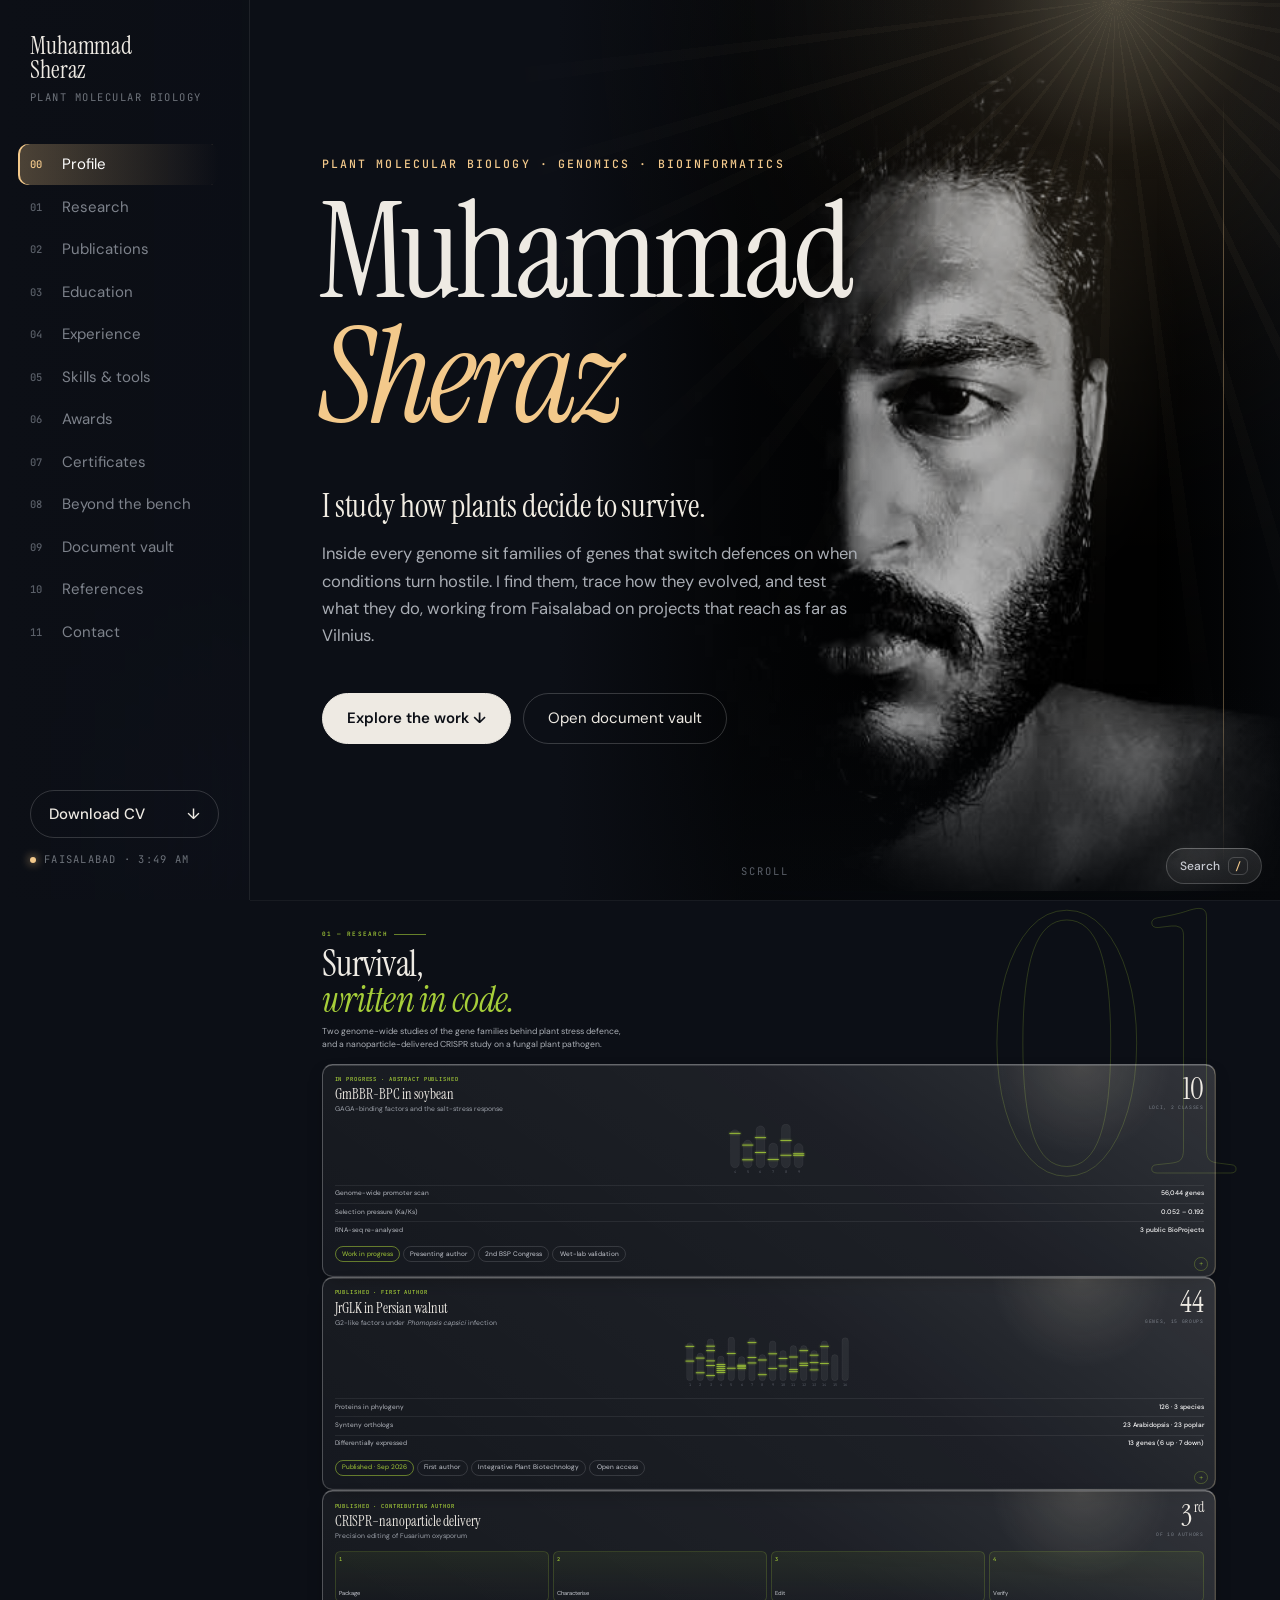
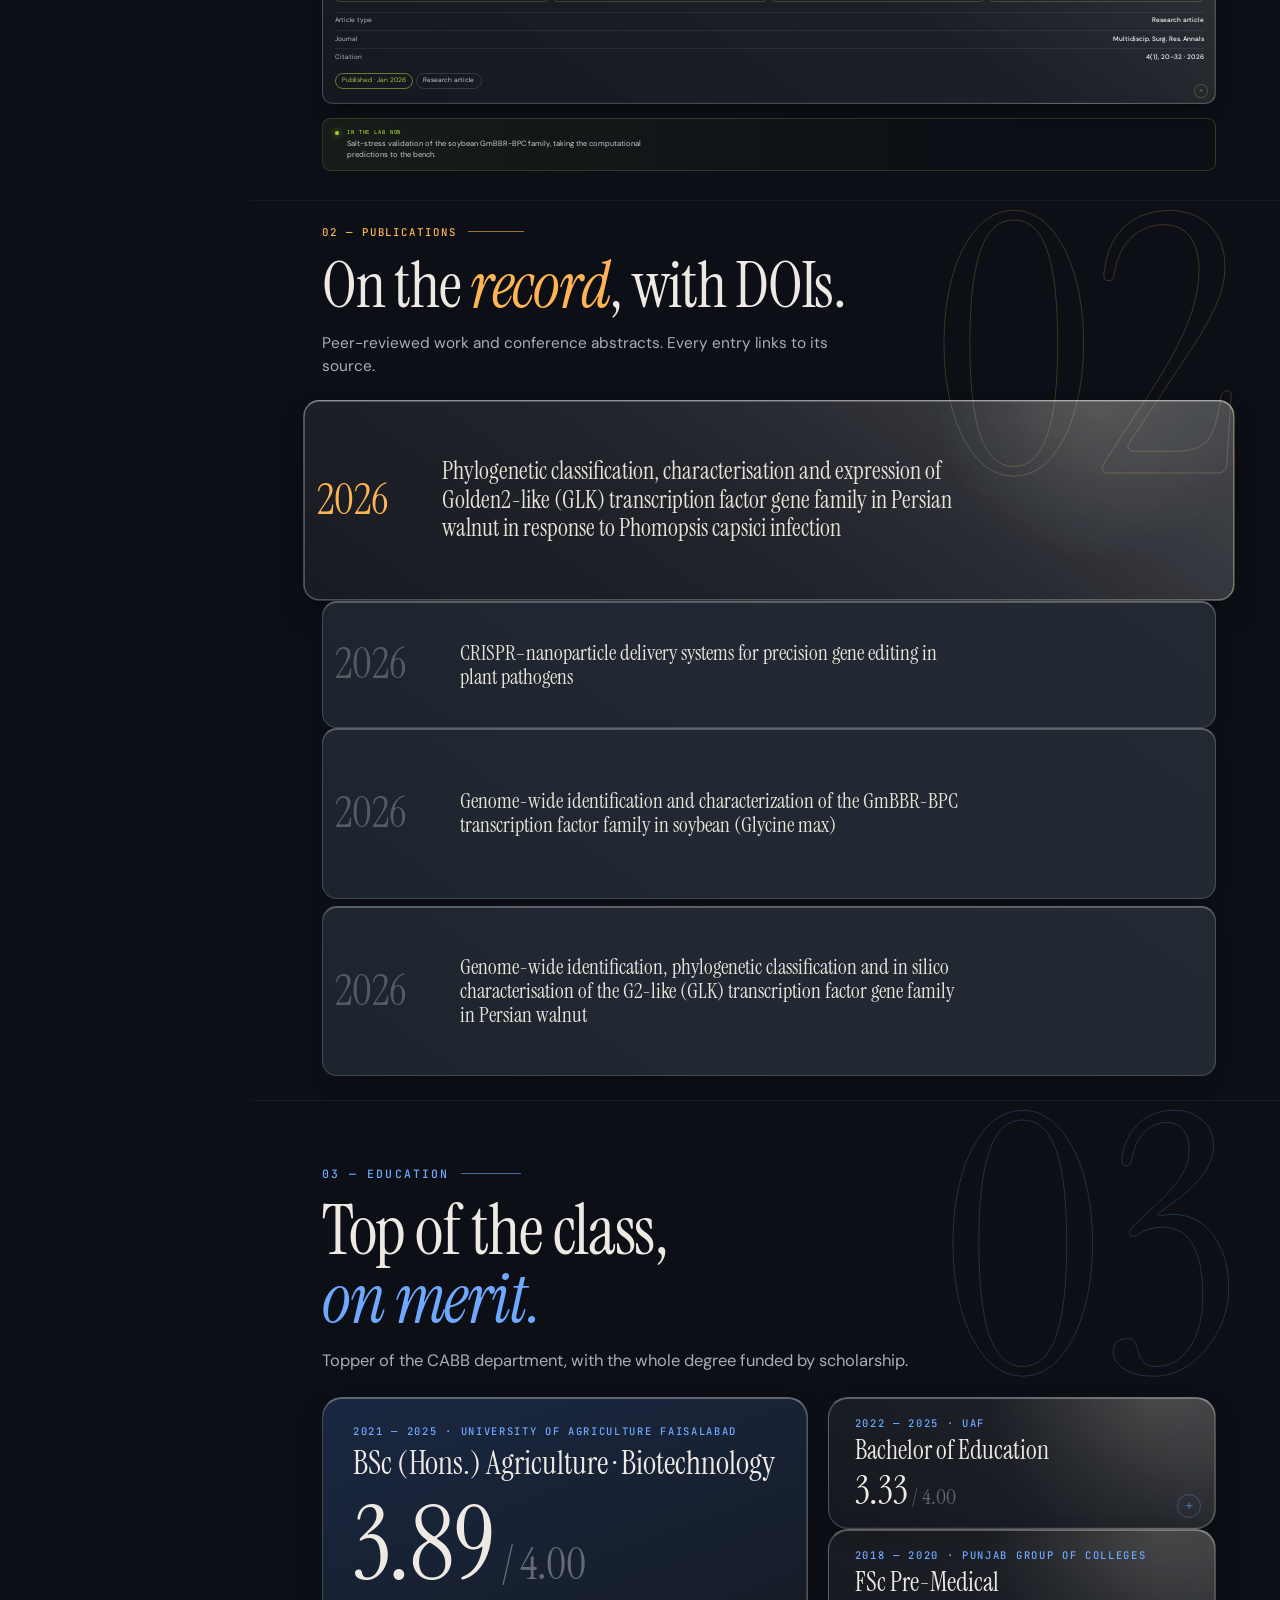
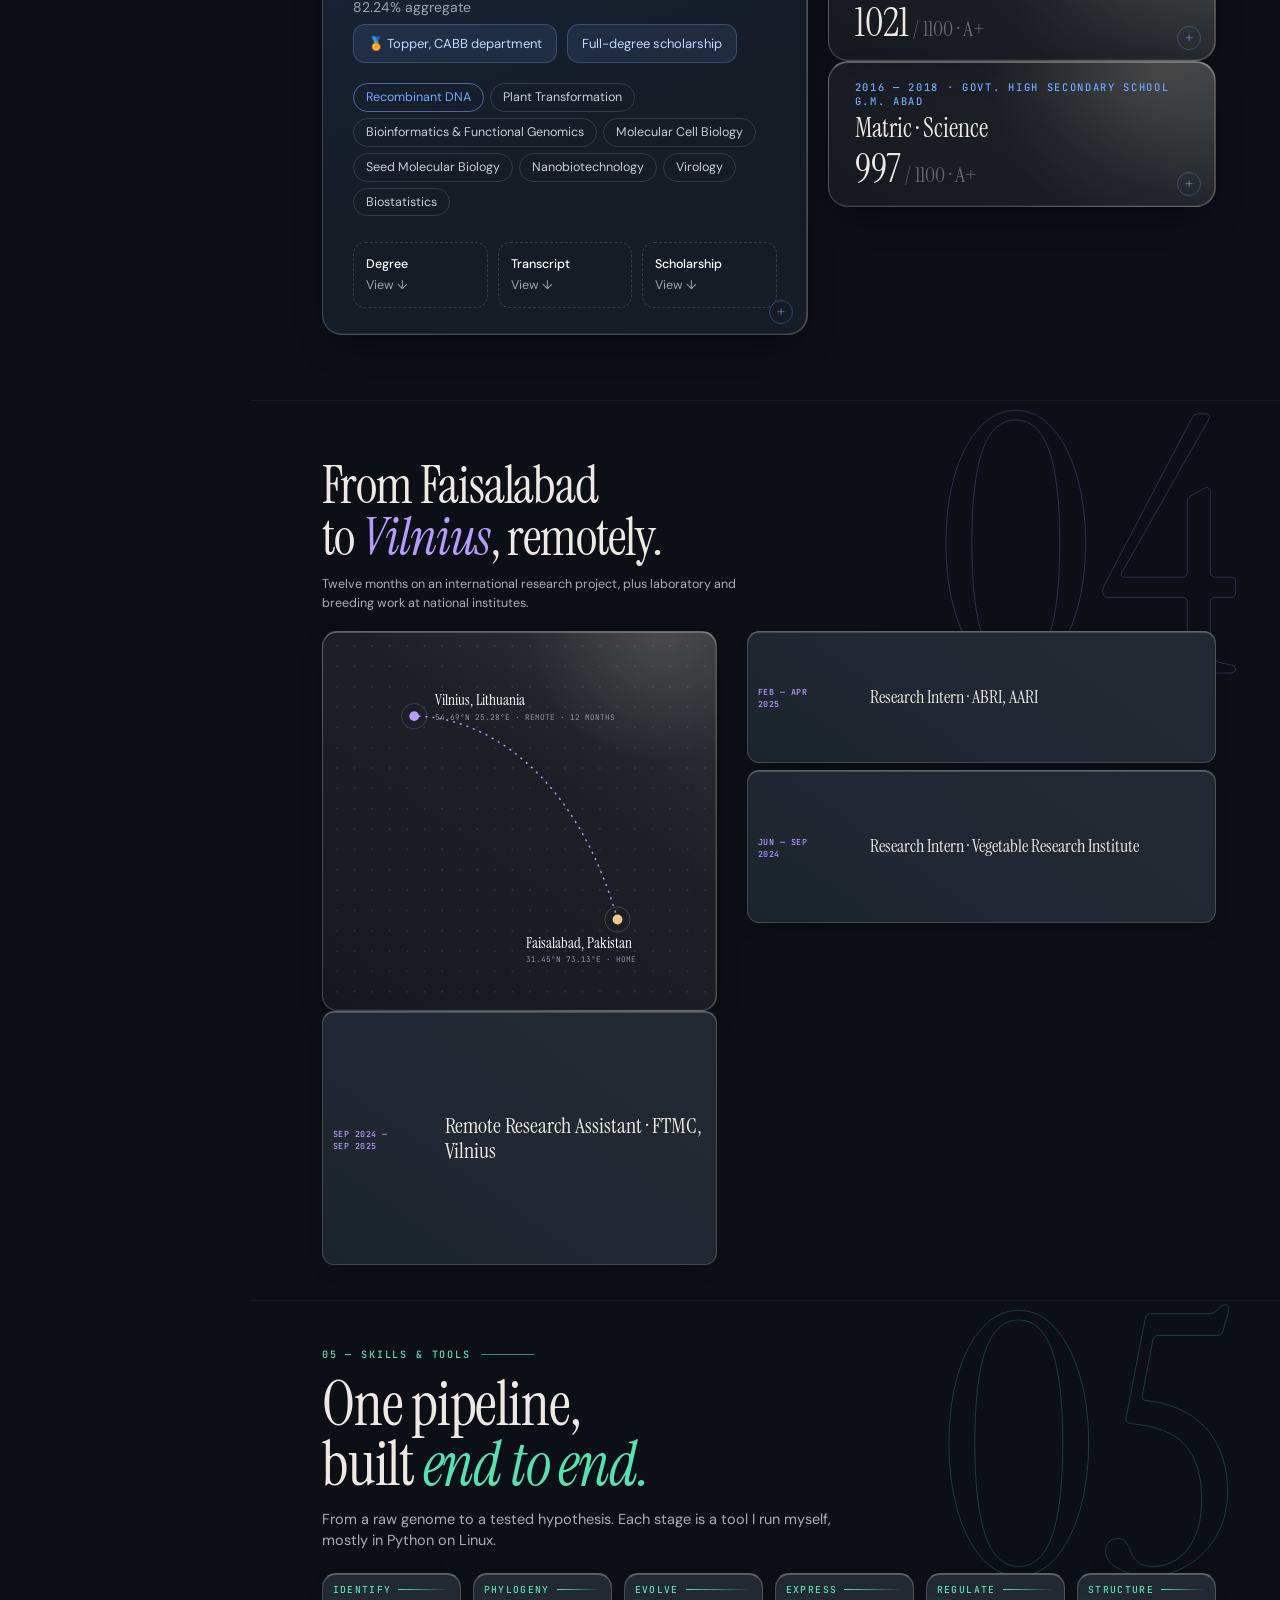
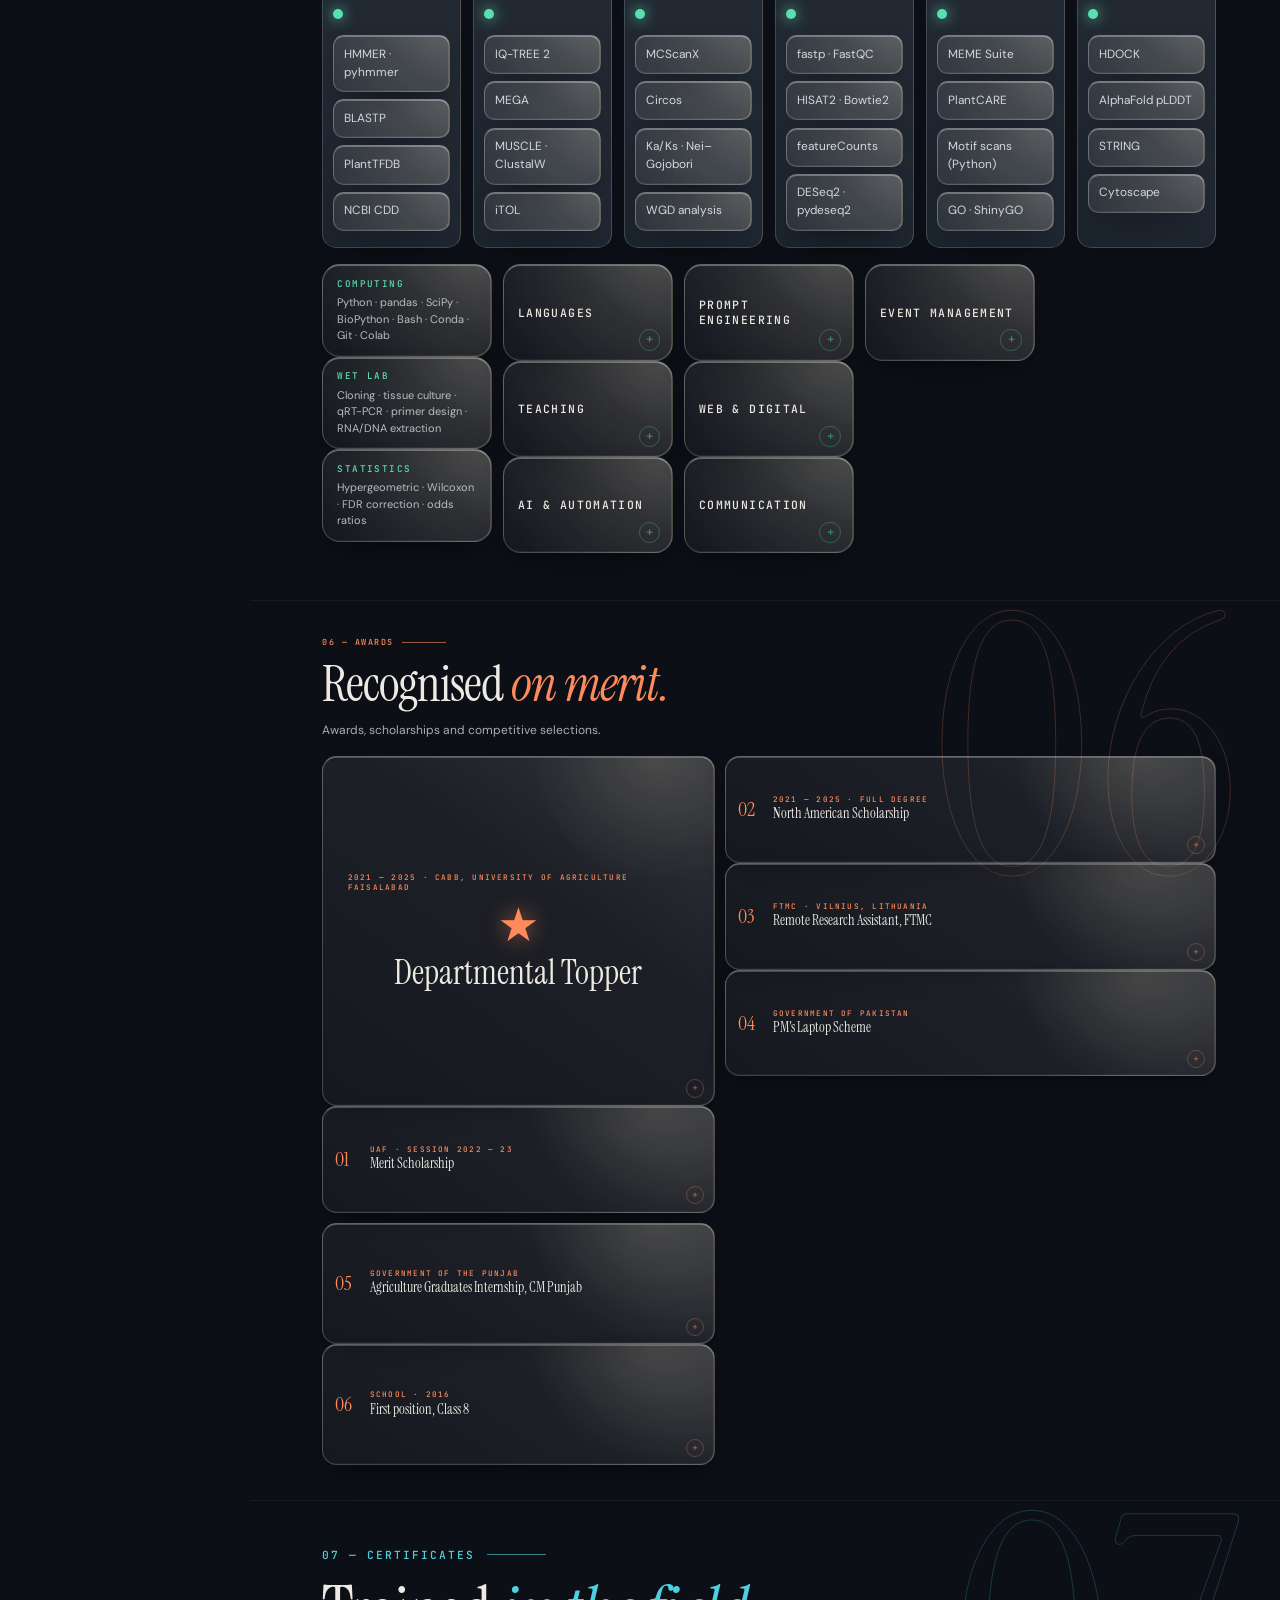
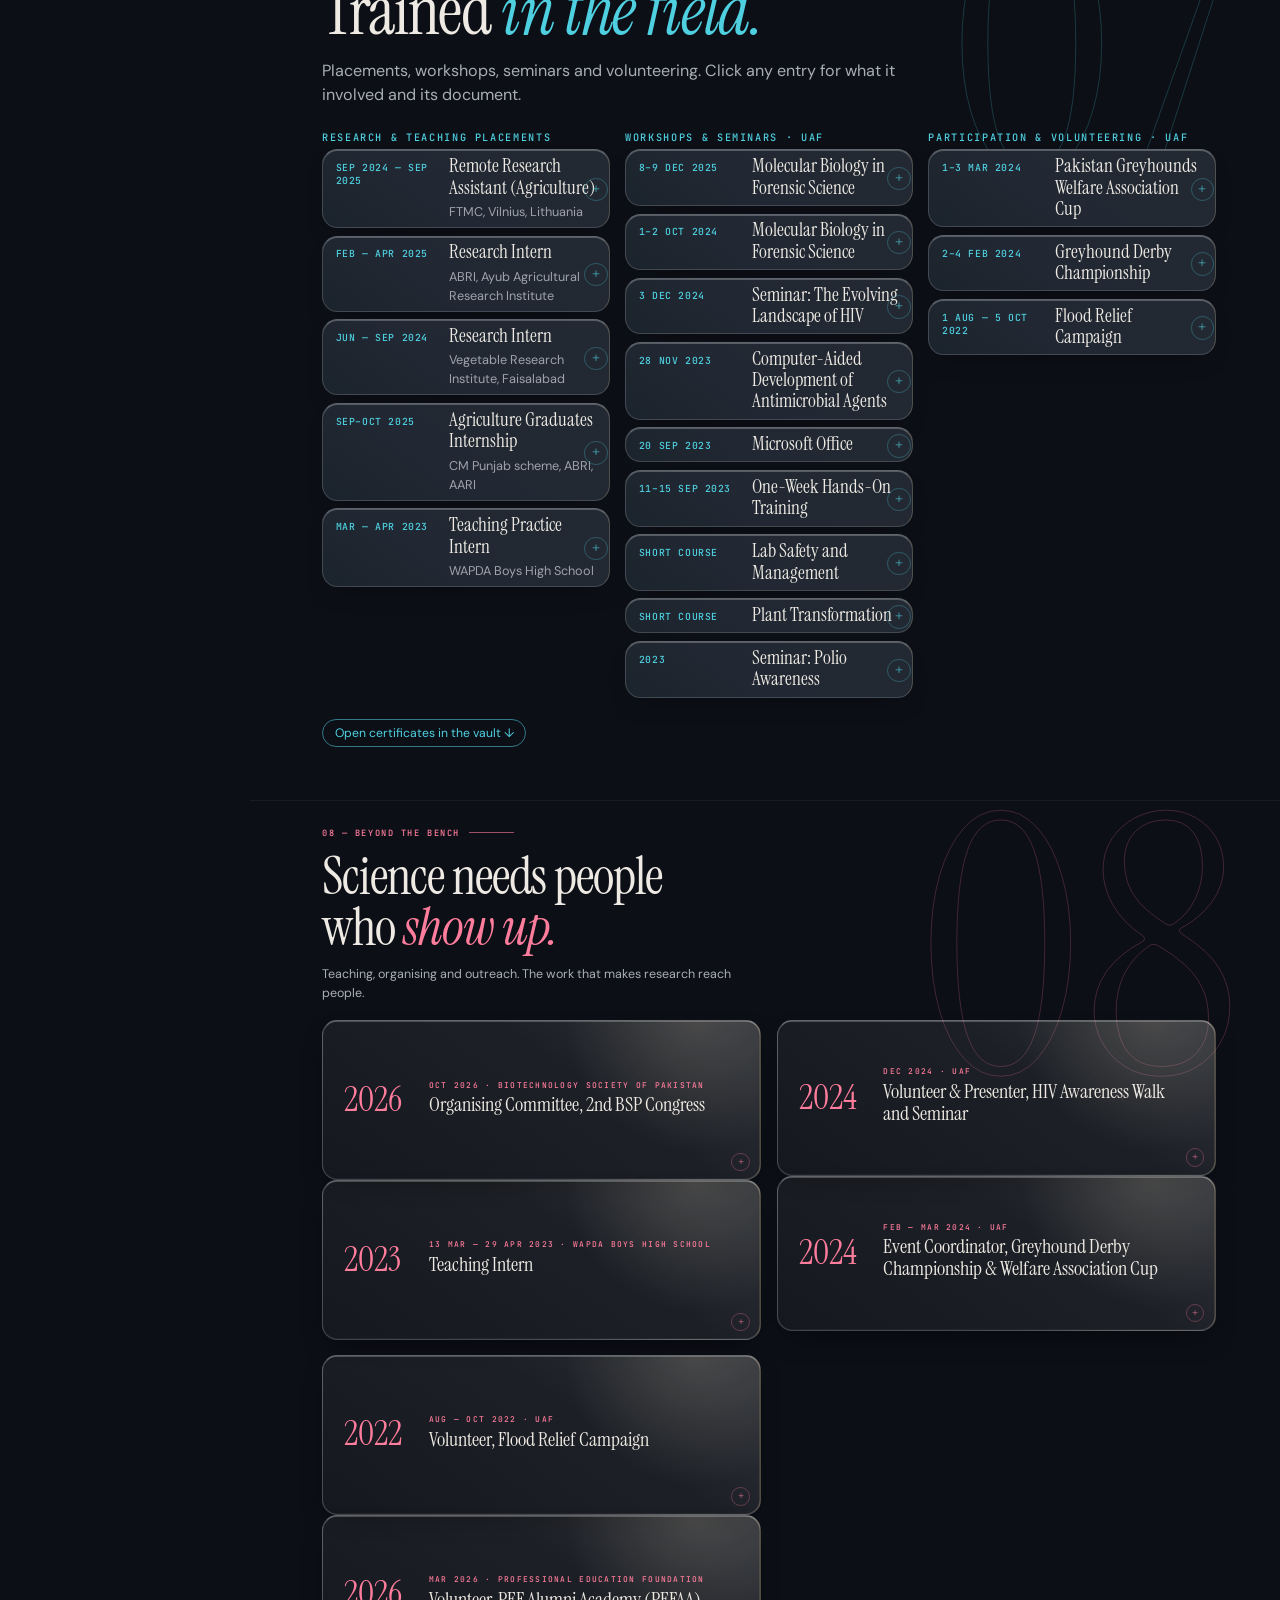
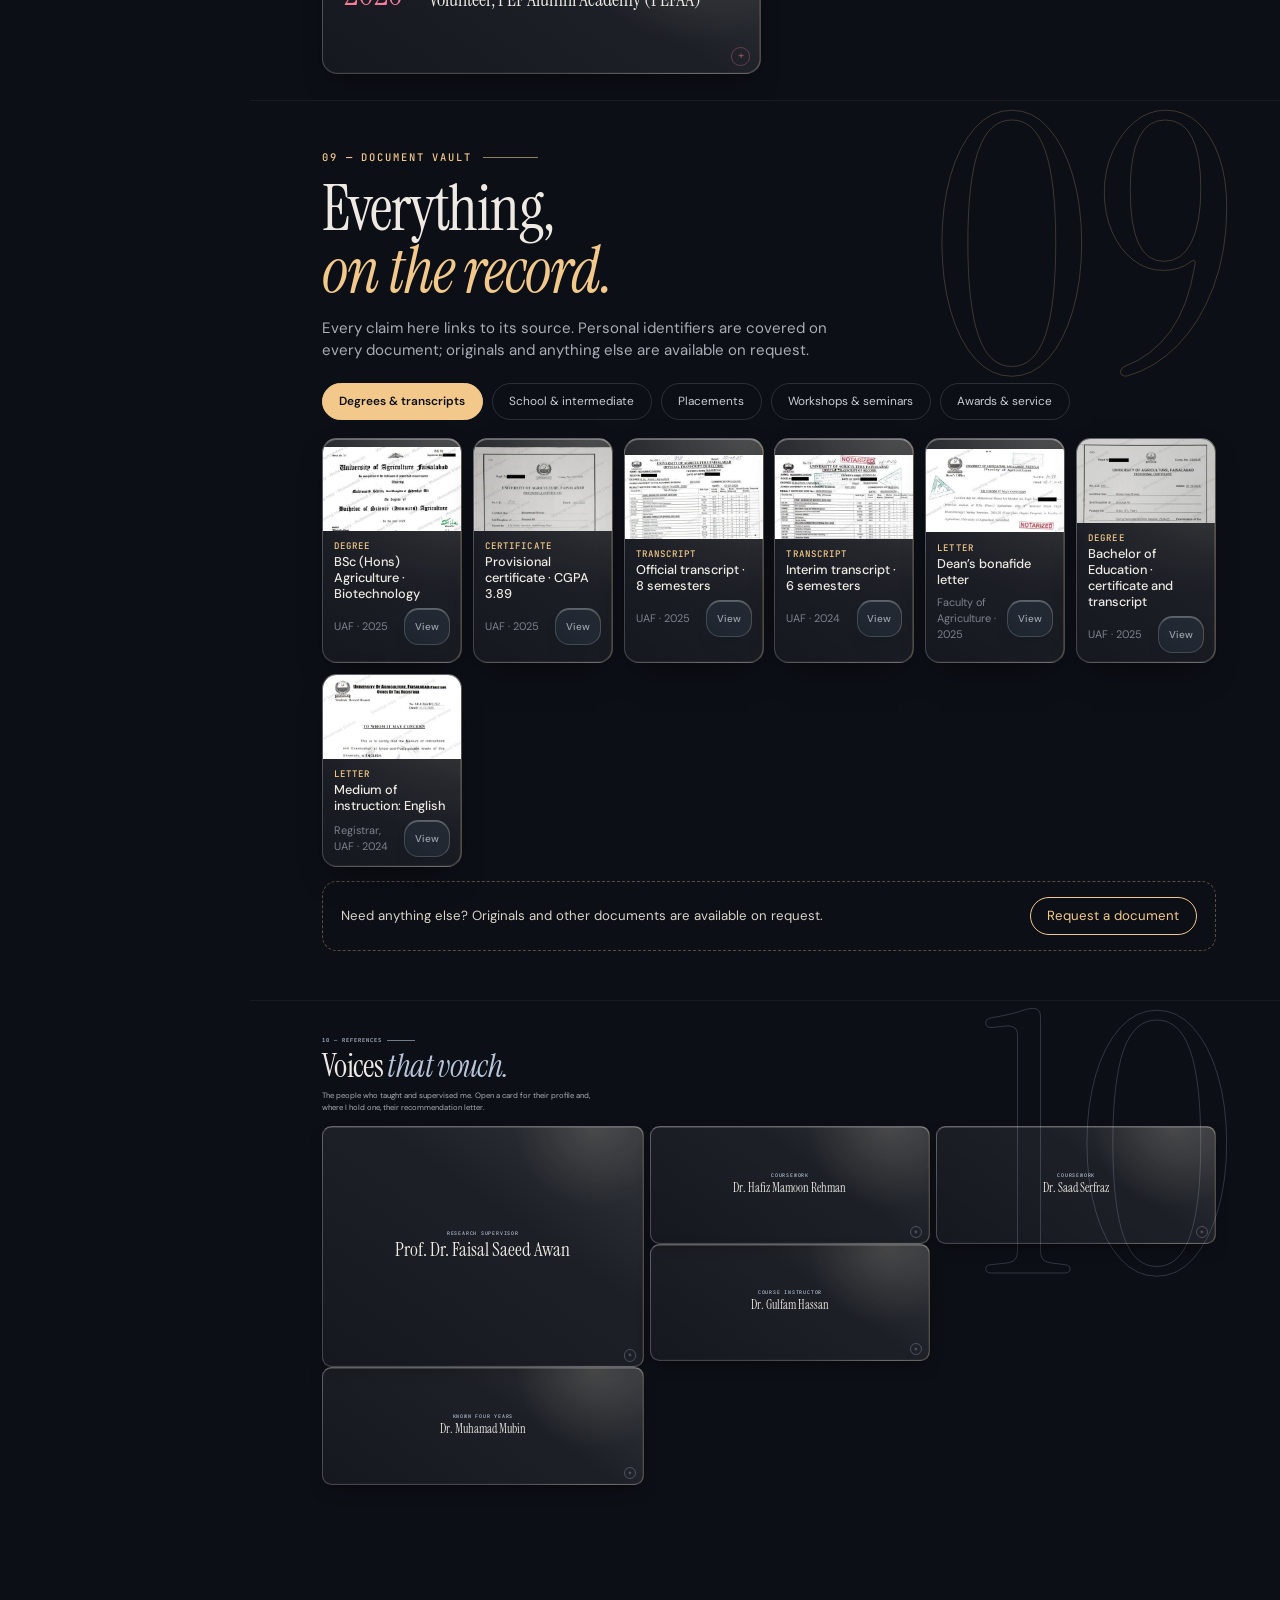
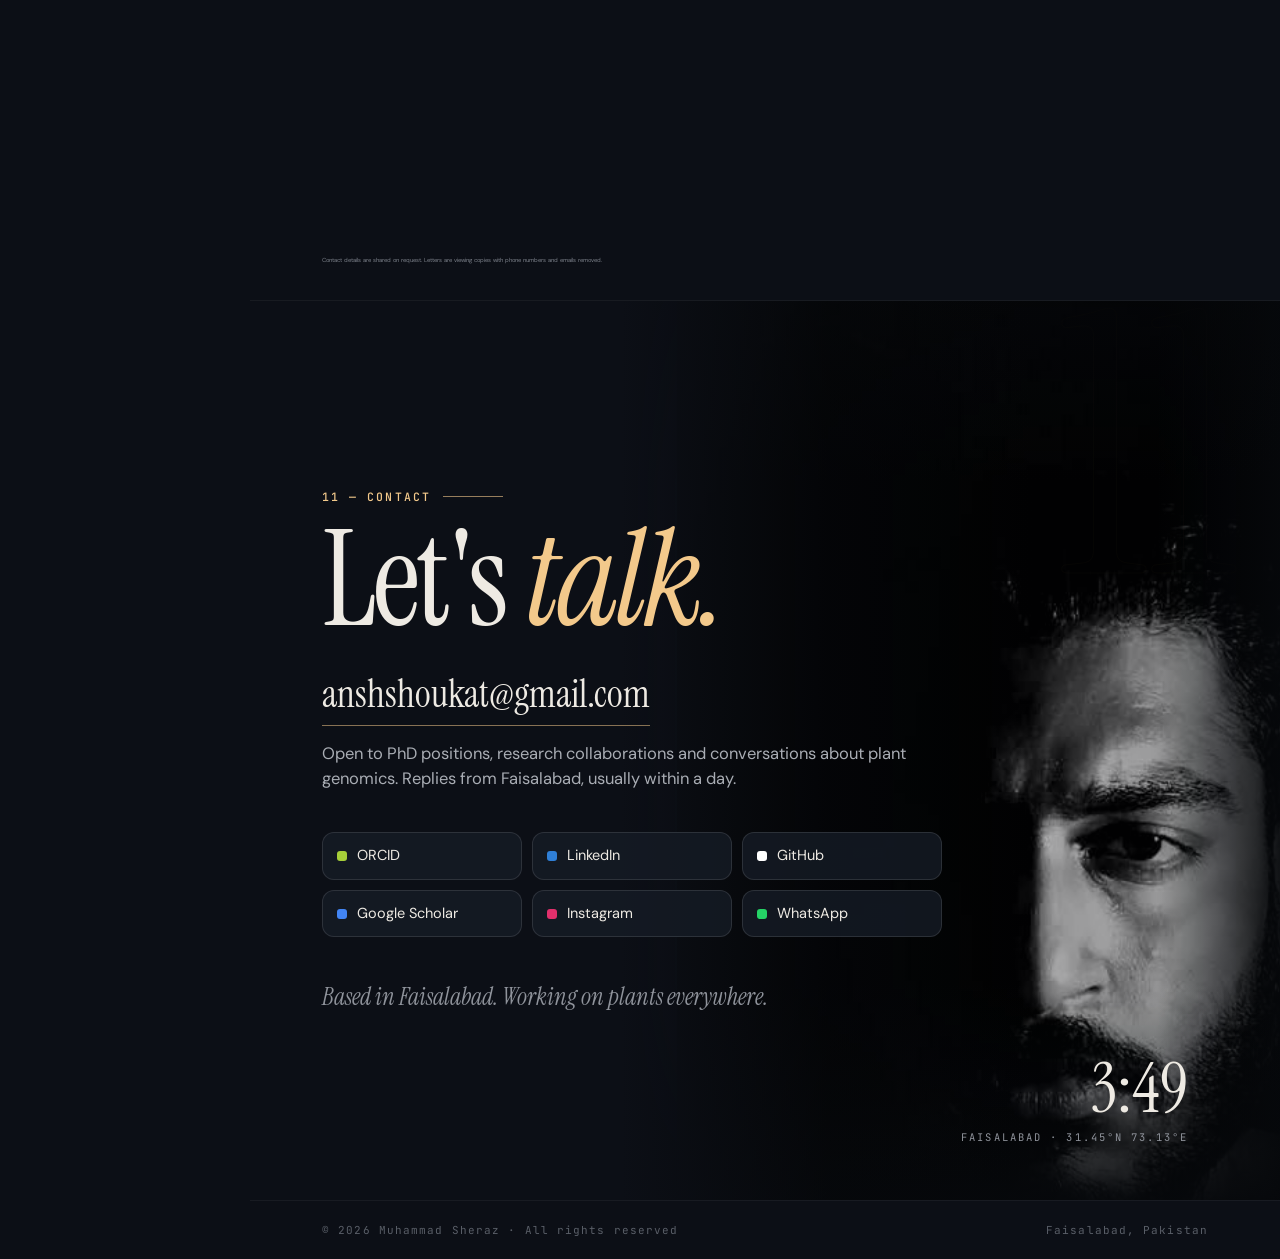
==== commit f890a122: "Fix WhatsApp number on hub and portfolio; drop one co-author from walnut abstract; build 44 Co-Autho" ====
--- a/portfolio/index.html
+++ b/portfolio/index.html
@@ -1,10 +1,10 @@
 <!doctype html><!-- © 2026 Muhammad Sheraz. All rights reserved. Original work. Mark: msheraz-portfolio-2026-ownership-mark. Source: github.com/Muhammad5heraz -->
-<html lang="en" class="no-js"><head><meta charset="utf-8"><meta name="build" content="43"><meta name="author" content="Muhammad Sheraz"><meta name="copyright" content="© 2026 Muhammad Sheraz. All rights reserved."><meta name="ownership-mark" content="msheraz-portfolio-2026-ownership-mark"><link rel="canonical" href="https://muhammad5heraz.github.io/portfolio/"><meta name="viewport" content="width=device-width,initial-scale=1,viewport-fit=cover"><meta name="color-scheme" content="dark"><meta name="theme-color" content="#0C0F16">
+<html lang="en" class="no-js"><head><meta charset="utf-8"><meta name="build" content="44"><meta name="author" content="Muhammad Sheraz"><meta name="copyright" content="© 2026 Muhammad Sheraz. All rights reserved."><meta name="ownership-mark" content="msheraz-portfolio-2026-ownership-mark"><link rel="canonical" href="https://muhammad5heraz.github.io/portfolio/"><meta name="viewport" content="width=device-width,initial-scale=1,viewport-fit=cover"><meta name="color-scheme" content="dark"><meta name="theme-color" content="#0C0F16">
 <title>Muhammad Sheraz · Plant molecular biology &amp; genomics</title>
 <meta name="description" content="Portfolio of Muhammad Sheraz, plant molecular biologist and computational genomicist. Research on transcription factor gene families, publications, education, experience and documents.">
 <meta property="og:title" content="Muhammad Sheraz · Plant molecular biology &amp; genomics"><meta property="og:description" content="First-author genome-wide study in Persian walnut. Research, publications, education and documents in one place."><meta property="og:type" content="website"><meta property="og:image" content="https://muhammad5heraz.github.io/portfolio/assets/og.jpg"><meta name="twitter:card" content="summary_large_image">
 <link rel="icon" href="data:image/svg+xml,%3Csvg xmlns='http://www.w3.org/2000/svg' viewBox='0 0 32 32'%3E%3Crect width='32' height='32' rx='9' fill='%230C0F16'/%3E%3Ccircle cx='16' cy='16' r='9' fill='none' stroke='%23F3C98B' stroke-width='2'/%3E%3C/svg%3E">
-<link rel="preload" as="font" type="font/woff2" href="fonts/instrument-serif-latin-400-normal.woff2" crossorigin><link rel="preload" as="font" type="font/woff2" href="fonts/instrument-serif-latin-400-italic.woff2" crossorigin><link rel="preload" as="font" type="font/woff2" href="fonts/dm-sans-latin-400-normal.woff2" crossorigin><link rel="preload" as="font" type="font/woff2" href="fonts/dm-sans-latin-500-normal.woff2" crossorigin><style>@font-face{font-family:'Instrument Serif';font-style:normal;font-weight:400;font-display:swap;src:url(fonts/instrument-serif-latin-400-normal.woff2) format('woff2')}@font-face{font-family:'Instrument Serif';font-style:italic;font-weight:400;font-display:swap;src:url(fonts/instrument-serif-latin-400-italic.woff2) format('woff2')}@font-face{font-family:'DM Sans';font-style:normal;font-weight:400;font-display:swap;src:url(fonts/dm-sans-latin-400-normal.woff2) format('woff2')}@font-face{font-family:'DM Sans';font-style:normal;font-weight:500;font-display:swap;src:url(fonts/dm-sans-latin-500-normal.woff2) format('woff2')}@font-face{font-family:'DM Sans';font-style:normal;font-weight:600;font-display:swap;src:url(fonts/dm-sans-latin-600-normal.woff2) format('woff2')}@font-face{font-family:'JetBrains Mono';font-style:normal;font-weight:400;font-display:swap;src:url(fonts/jetbrains-mono-latin-400-normal.woff2) format('woff2')}@font-face{font-family:'JetBrains Mono';font-style:normal;font-weight:500;font-display:swap;src:url(fonts/jetbrains-mono-latin-500-normal.woff2) format('woff2')}</style><link rel="stylesheet" href="style.css?v=43"><script type="application/ld+json">{"@context":"https://schema.org","@type":"Person","copyrightHolder":"Muhammad Sheraz","identifier":"https://orcid.org/0009-0007-3877-2232","name":"Muhammad Sheraz","jobTitle":"Plant molecular biologist and computational genomicist","url":"https://muhammad5heraz.github.io/portfolio/","sameAs":["https://orcid.org/0009-0007-3877-2232","https://www.linkedin.com/in/muhammad-sheraz-9138302b9","https://github.com/Muhammad5heraz","https://scholar.google.com/citations?user=5pSvq1QAAAAJ"],"alumniOf":{"@type":"CollegeOrUniversity","name":"University of Agriculture Faisalabad"},"address":{"@type":"PostalAddress","addressLocality":"Faisalabad","addressCountry":"PK"},"knowsAbout":["Plant genomics","Transcription factor gene families","Bioinformatics","RNA-seq","Comparative genomics"]}</script></head><body><div id="prog" aria-hidden="true"></div><div id="glow" aria-hidden="true"></div><div id="sun" aria-hidden="true"><i class="wash"></i><i class="cool"></i><i class="mid"></i><i class="rays"></i><i class="core"></i></div>
+<link rel="preload" as="font" type="font/woff2" href="fonts/instrument-serif-latin-400-normal.woff2" crossorigin><link rel="preload" as="font" type="font/woff2" href="fonts/instrument-serif-latin-400-italic.woff2" crossorigin><link rel="preload" as="font" type="font/woff2" href="fonts/dm-sans-latin-400-normal.woff2" crossorigin><link rel="preload" as="font" type="font/woff2" href="fonts/dm-sans-latin-500-normal.woff2" crossorigin><style>@font-face{font-family:'Instrument Serif';font-style:normal;font-weight:400;font-display:swap;src:url(fonts/instrument-serif-latin-400-normal.woff2) format('woff2')}@font-face{font-family:'Instrument Serif';font-style:italic;font-weight:400;font-display:swap;src:url(fonts/instrument-serif-latin-400-italic.woff2) format('woff2')}@font-face{font-family:'DM Sans';font-style:normal;font-weight:400;font-display:swap;src:url(fonts/dm-sans-latin-400-normal.woff2) format('woff2')}@font-face{font-family:'DM Sans';font-style:normal;font-weight:500;font-display:swap;src:url(fonts/dm-sans-latin-500-normal.woff2) format('woff2')}@font-face{font-family:'DM Sans';font-style:normal;font-weight:600;font-display:swap;src:url(fonts/dm-sans-latin-600-normal.woff2) format('woff2')}@font-face{font-family:'JetBrains Mono';font-style:normal;font-weight:400;font-display:swap;src:url(fonts/jetbrains-mono-latin-400-normal.woff2) format('woff2')}@font-face{font-family:'JetBrains Mono';font-style:normal;font-weight:500;font-display:swap;src:url(fonts/jetbrains-mono-latin-500-normal.woff2) format('woff2')}</style><link rel="stylesheet" href="style.css?v=44"><script type="application/ld+json">{"@context":"https://schema.org","@type":"Person","copyrightHolder":"Muhammad Sheraz","identifier":"https://orcid.org/0009-0007-3877-2232","name":"Muhammad Sheraz","jobTitle":"Plant molecular biologist and computational genomicist","url":"https://muhammad5heraz.github.io/portfolio/","sameAs":["https://orcid.org/0009-0007-3877-2232","https://www.linkedin.com/in/muhammad-sheraz-9138302b9","https://github.com/Muhammad5heraz","https://scholar.google.com/citations?user=5pSvq1QAAAAJ"],"alumniOf":{"@type":"CollegeOrUniversity","name":"University of Agriculture Faisalabad"},"address":{"@type":"PostalAddress","addressLocality":"Faisalabad","addressCountry":"PK"},"knowsAbout":["Plant genomics","Transcription factor gene families","Bioinformatics","RNA-seq","Comparative genomics"]}</script></head><body><div id="prog" aria-hidden="true"></div><div id="glow" aria-hidden="true"></div><div id="sun" aria-hidden="true"><i class="wash"></i><i class="cool"></i><i class="mid"></i><i class="rays"></i><i class="core"></i></div>
 <header class="top"><b>Sheraz</b><nav><a href="#profile" data-ch="profile">Profile</a><a href="#research" data-ch="research">Research</a><a href="#publications" data-ch="publications">Publications</a><a href="#education" data-ch="education">Education</a><a href="#experience" data-ch="experience">Experience</a><a href="#skills" data-ch="skills">Skills &amp; tools</a><a href="#awards" data-ch="awards">Awards</a><a href="#certificates" data-ch="certificates">Certificates</a><a href="#beyond" data-ch="beyond">Beyond the bench</a><a href="#vault" data-ch="vault">Document vault</a><a href="#references" data-ch="references">References</a><a href="#contact" data-ch="contact">Contact</a></nav></header><aside class="rail"><div class="nm">Muhammad<br>Sheraz</div><div class="rl">Plant molecular biology</div><ol><li><a href="#profile" data-ch="profile"><b>00</b>Profile</a></li><li><a href="#research" data-ch="research"><b>01</b>Research</a></li><li><a href="#publications" data-ch="publications"><b>02</b>Publications</a></li><li><a href="#education" data-ch="education"><b>03</b>Education</a></li><li><a href="#experience" data-ch="experience"><b>04</b>Experience</a></li><li><a href="#skills" data-ch="skills"><b>05</b>Skills &amp; tools</a></li><li><a href="#awards" data-ch="awards"><b>06</b>Awards</a></li><li><a href="#certificates" data-ch="certificates"><b>07</b>Certificates</a></li><li><a href="#beyond" data-ch="beyond"><b>08</b>Beyond the bench</a></li><li><a href="#vault" data-ch="vault"><b>09</b>Document vault</a></li><li><a href="#references" data-ch="references"><b>10</b>References</a></li><li><a href="#contact" data-ch="contact"><b>11</b>Contact</a></li></ol><a class="cv" href="assets/Muhammad_Sheraz_CV.pdf" target="_blank" rel="noopener"><span>Download CV</span><span>↓</span></a><div class="ck"><i></i><span data-clock="rail">Faisalabad</span></div></aside><main><section class="ch" id="profile"><img class="bg" src="assets/portrait.jpg" alt="Portrait of Muhammad Sheraz" fetchpriority="high"><div class="vig"></div>
 <div class="h-in"><div class="hk">Plant molecular biology · Genomics · Bioinformatics</div>
 <h1><span><i>Muhammad</i></span><span><i>Sheraz</i></span></h1>
@@ -103,6 +103,6 @@
 <p class="sig rv" style="--d:5">Based in Faisalabad. Working on plants everywhere.</p></div>
 <div class="clk"><b data-clock="big">--:--</b><div>Faisalabad · 31.45°N 73.13°E</div></div></section></main>
 <div class="pop" id="pop" aria-hidden="true"><div class="pop-bg"></div><div class="pop-card" role="dialog" aria-modal="true" aria-labelledby="pop-t"><div class="pop-bar"></div><button class="pop-x" id="pop-x" aria-label="Close details">Close <i>esc</i></button><div class="pop-in" id="pop-in"></div></div></div>
-<script type="application/json" id="det">{"soy":{"k":"Research · in progress","t":"GmBBR-BPC transcription factors in soybean","sub":"A genome-wide study of the GAGA-binding BBR/BPC family and what it does under salt stress.","role":"Designed the pipelines in Python on Linux, ran every analysis step, and is now taking the predictions to the bench. Abstract co-author: A. Ali.","flow":[["Identify","Three independent searches (Pfam PF06217 profile, an Arabidopsis-derived profile, reciprocal BLASTP) across the 74,206-protein soybean proteome converged on the same set.","10 loci · chr 4–9"],["Classify","Maximum-likelihood phylogeny split the family into two classes; the GAGA-binding domain was confirmed in every member (NCBI CDD).","Class I ×6 · Class II ×4"],["Evolve","Synteny and Ka/Ks against Arabidopsis, rice and tomato (MCScanX, Nei–Gojobori).","4 WGD pairs · Ka/Ks 0.052–0.192"],["Regulate","Python scan of 56,044 promoters for GA-repeat and C-box motifs; regulon tested for enrichment on three platforms.","Odds ratio 3.20 · 7 GO terms"],["Dock","HDOCK blind docking with randomised controls, motif-restrained redocking, AlphaFold confidence, hypergeometric testing.","Interface overlap tested"],["Express","Three public salt-stress RNA-seq datasets re-analysed from raw reads under one pipeline, with family-wide correction.","8 of 60 tests significant"],["Validate","qRT-PCR primers designed and checked; salinity treatment and expression validation under way in the lab.","In progress"]],"pts":["The honest result: a modest, context-dependent part of the salt response. Only GmBBR-BPC1 fell significantly in two independent leaf experiments.","Results held up to multi-mapping reads, model choice and fold-change shrinkage."],"facts":[["Status","Abstract published · manuscript in preparation"],["Presented","2nd BSP Congress, UAF · 27–28 Oct 2026"],["Genome","Wm82.a4.v1"]]},"wal":{"k":"Research · published · first author","t":"JrGLK family in Persian walnut","sub":"Golden2-like transcription factors under Phomopsis capsici infection. Integrative Plant Biotechnology 4(3), 249–266.","role":"First author. Ran the full computational study end to end, wrote the custom promoter-extraction script, led the manuscript and managed the whole peer-review cycle: a point-by-point response to two reviewers and galley-proof correction. Co-authors: A. Ali and F. S. Awan.","flow":[["Identify","Family-level search of the chromosome-scale Walnut 2.0 assembly (GCF_001411555.2).","44 genes · 43 mapped on 14 of 16 chromosomes"],["Classify","126 GLK proteins from walnut, Arabidopsis and rice; IQ-TREE 2 with ModelFinder and 1,000 ultrafast bootstraps.","15 supported groups"],["Characterise","Conserved motifs (MEME) and exon–intron structure, matched against the phylogeny.","Group-specific motif sets"],["Evolve","MCScanX synteny, drawn with Circos.","23 orthologs in Arabidopsis · 23 in poplar"],["Regulate","Strand-aware Python script extracted promoters with neighbouring-gene trimming; PlantCARE mapped the elements.","ABA, drought, defence, light (predicted)"],["Respond","RNA-seq under P. capsici infection (PRJNA867174): Bowtie2, featureCounts, DESeq2.","13 DEGs · 6 up · 7 down"]],"pts":["No walnut-specific group reached the support threshold, which argues against a walnut-specific expansion of the family.","The regulatory elements are predictions, reported as predictions."],"facts":[["Journal","Integrative Plant Biotechnology"],["Published","28 Sep 2026 · open access (CC BY 4.0)"],["DOI","10.55627/pbiotech.004.03.2010"]],"links":[["Read the paper ↗","https://doi.org/10.55627/pbiotech.004.03.2010"]]},"crispr":{"k":"Research · published · contributing author","t":"CRISPR–nanoparticle delivery systems","sub":"Nanoparticle-assisted CRISPR–Cas delivery for precise editing of the fungal pathogen Fusarium oxysporum. Multidisciplinary Surgical Research Annals 4(1), 20–32.","role":"Contributing author, third of ten. A. Ali is first author.","flow":[["Package","CRISPR components loaded into polymeric nanoparticles that protect them and release them in a controlled way.",""],["Characterise","Uniform nanoscale size, colloidal stability, loading efficiency and pH-dependent release.",""],["Edit","Higher uptake and nuclear entry than the free system, and deletion of a virulence-related gene.",""],["Verify","Reduced fungal growth and virulence in host–pathogen models; no off-target edits in the host genome.",""]],"pts":["Aim: a targeted, environmentally safer alternative to chemical fungicides for plant disease control."],"links":[["Read the paper ↗","https://msrajournalreview.com/index.php/Journal/article/view/482"]],"facts":[["Journal","Multidisciplinary Surgical Research Annals"],["Citation","4(1), 20–32 · 19 Jan 2026"],["Type","Research article"]]},"walabs":{"k":"Conference abstract · first author","t":"Walnut GLK study, symposium abstract","sub":"Abstract book of the two-day Symposium on Recent Advances in Plant Biotechnology for Sustainable Development & Climate Change, Government College University Faisalabad, 13–14 May 2026.","role":"First author. The abstract reports the first genome-wide analysis of the GLK family in Persian walnut, an earlier stage of the work later published in Integrative Plant Biotechnology.","flow":[["Identify","44 non-redundant JrGLK genes (JrGLK1 to JrGLK44) found by BLASTP on the Walnut 2.0 assembly.",""],["Place","Spread over 14 of 16 chromosomes, with clusters on chromosomes 3 and 4.",""],["Classify","Neighbor-joining tree (MEGA 12, 1,000 bootstraps) of 126 GLK proteins from walnut, Arabidopsis and rice.",""],["Support","Conserved motifs and exon–intron structure, synteny with Arabidopsis, and stress, hormone and light elements in the promoters.",""]],"pts":["Protein length ranged from 235 to 485 amino acids, consistent with functional diversification.","The published paper extends this with a maximum-likelihood tree and RNA-seq expression under Phomopsis capsici infection."],"facts":[["Event","Plant Biotechnology for Sustainable Development & Climate Change · GCUF"],["Date","13–14 May 2026"],["Authors","M. Sheraz, A. Ali, Mahdur Rehman"],["Abstract","No. 12 in the abstract book"],["Certificate","Oral presenter, poster presenter and participant, including the second day · Ref. GCUF/BNB/26/254"]],"docs":[["Symposium certificate","GCUF · 13–14 May 2026","docs/symposium.jpg"]]},"bsc":{"k":"Education · 2021 — 2025","t":"BSc (Hons.) Agriculture, Biotechnology major","sub":"University of Agriculture Faisalabad · four-year degree · Faculty of Agriculture.","role":"Topper of the CABB department with a 3.89 / 4.00 CGPA (2,270 of 2,760 marks, 82.24%). The whole degree was funded by the North American Scholarship, so no fees were paid out of pocket, and a UAF merit scholarship was awarded for session 2022–23.","pts":["Commenced 2 September 2021; degree completed Spring 2024–25; result notified 7 July 2025; degree awarded 11 August 2025.","The Dean’s Office confirms him as a bona fide student after the 8th semester, Spring 2024–25.","Final-semester internship graded A (112 of 120)."],"chips":["Recombinant DNA Technology I & II","Plant Cell, Tissue and Organ Culture","Molecular Cell Biology","Plant Transformation","Seed Molecular Biology","Bioinformatics & Functional Genomics","Nanobiotechnology","Diagnostic Plant Pathology","Virology","Biosafety & Risk Assessment","Techniques in Biotechnology","Research Projects & Scientific Writing"],"facts":[["CGPA","3.89 / 4.00"],["Marks","2,270 / 2,760 · 82.24%"],["Standing","Topper, CABB department"]],"docs":[["Degree certificate","UAF · 2025","docs/degree.jpg"],["Provisional certificate","UAF · 2025","docs/provisional.jpg"],["Official transcript","UAF · 2025","docs/transcript.jpg"],["Interim transcript","UAF · 2024","docs/interim.jpg"],["Dean’s bonafide letter","Faculty of Agriculture · 2025","docs/dean_letter.jpg"],["Scholarship letter","DFA&UA, UAF","docs/naletter.jpg"]]},"bed":{"k":"Education · 2022 — 2025","t":"Bachelor of Education","sub":"University of Agriculture Faisalabad · one-and-a-half-year programme.","role":"Completed alongside the BSc, with a teaching internship in a school classroom.","pts":["Commenced 31 August 2022; result notified 15 October 2025.","70.00% aggregate (798 of 1,140) and a 3.33 CGPA.","Core subjects included curriculum development, educational psychology, teaching and learning strategies, scientific and technical writing, and teaching of biology."],"facts":[["CGPA","3.33 / 4.00"],["Aggregate","70.00%"],["Internship","WAPDA Boys High School, 2023"]],"docs":[["Provisional certificate and transcript","UAF · 2025","docs/bed.jpg"]]},"fsc":{"k":"Education · 2018 — 2020","t":"FSc Pre-Medical","sub":"Punjab Group of Colleges, Faisalabad · Board of Intermediate and Secondary Education, Faisalabad.","role":"1,021 of 1,100 marks in the 2020 annual examination, grade A+.","pts":["Pre-medical group: Physics 193, Chemistry 198 and Biology 196, each out of 200.","Marks were awarded under the Board’s COVID-19 examination policy, as the certificate states."],"docs":[["Intermediate certificate","Punjab College · 2020","docs/inter.jpg"]]},"matric":{"k":"Education · 2016 — 2018","t":"Matric, Science","sub":"Govt. M.C. Higher Secondary School, Ghulam Muhammad Abad, Faisalabad · Board of Intermediate and Secondary Education, Faisalabad.","role":"997 of 1,100 marks, grade A+, in the 2018 annual examination.","pts":["Mathematics 143, Physics 142, Biology 137 and Chemistry 136, each out of 150."],"docs":[["Matric certificate","Govt. M.C. High School · 2018","docs/matric.jpg"]]},"ftmc":{"k":"Experience · Sep 2024 — Sep 2025","t":"Remote Research Assistant, FTMC Vilnius","sub":"State Research Institute Center for Physical Sciences and Technology, Lithuania · project on Agrivoltaic Systems Integration.","role":"Joined the FTMC research team remotely for twelve months, bringing agricultural insight to photovoltaic research: how solar installations influence crop growth, soil conditions and resource use in Agri-PV systems.","flow":[["Review and analyse","Literature reviews and data analysis on crop adaptability and microclimatic change under photovoltaic structures.",""],["Select crops","Supported the identification of shade-tolerant crop species suited to Agri-PV systems.",""],["Model","Helped develop agronomic frameworks and models linking plant growth parameters to solar energy production efficiency.",""],["Report","Prepared technical summaries and written reports to support experimental design and the interpretation of results.",""]],"pts":["The supervising researcher’s letter (6 Nov 2025) describes initiative, reliability and a strong grasp of interdisciplinary research."],"facts":[["Project","Agrivoltaic Systems Integration"],["Mode","Remote · Sep 2024 — Sep 2025"],["Supervisor","Dr. Muhammad Mujahid"]],"docs":[["Letter from FTMC","FTMC · Nov 2025","docs/ftmc.jpg"]]},"abri":{"k":"Experience · 17 Feb — 17 Apr 2025","t":"Research Intern, ABRI","sub":"Agricultural Biotechnology Research Institute, Ayub Agricultural Research Institute, Faisalabad.","role":"Worked in the institute’s biotechnology laboratory on ongoing research, supervised by Dr Qamar Shakil, Chief Scientist.","flow":[["Extract","Embryo DNA extraction and DNA quantification.",""],["Amplify","Polymerase chain reaction (PCR).",""],["Resolve","Gel electrophoresis, agarose and polyacrylamide (PAGE).",""],["Culture","Tissue culture of sugarcane and wheat.",""]],"docs":[["Internship certificate","ABRI · 2025","docs/abri.jpg"]]},"vri":{"k":"Experience · 1 Jun — 30 Sep 2024","t":"Research Intern, Vegetable Research Institute","sub":"Vegetable Research Institute, Faisalabad.","role":"Four-month internship in the institute’s breeding work, certified by the Principal Scientist, Dr. Muhammad Iqbal.","flow":[["Hybridise","Took part in the hybridisation programme for winter and summer vegetable crops.",""],["Select","Trained in selection skills.",""],["Breed","Applied them to the breeding programmes of different vegetable crops, especially tomato.",""]],"docs":[["Internship certificate","Vegetable Research Institute · 2024","docs/vri.jpg"]]},"indep":{"k":"Experience · 2024 — 2026","t":"Independent research","sub":"JrGLK in walnut, then GmBBR-BPC in soybean, at the University of Agriculture Faisalabad.","role":"From gene identification to peer review: two genome-wide studies, built and run on his own, in Python on Linux.","pts":["Walnut: first-author paper plus a conference abstract.","Soybean: published abstract, manuscript in preparation, wet-lab validation under way."]},"topper":{"k":"Award · CABB, UAF","t":"Departmental Topper","sub":"Centre of Agricultural Biochemistry and Biotechnology (CABB), University of Agriculture Faisalabad.","role":"Topper of the CABB department over the four-year BSc, with a 3.89 / 4.00 CGPA (82.24%). The honour came from the department, not the faculty."},"merit":{"k":"Award · UAF","t":"Merit Scholarship","sub":"Directorate of Financial Assistance and University Advancement, UAF · session 2022 — 23.","role":"Awarded a merit scholarship on the basis of academic performance for session 2022–23. The certificate is dated 10 April 2023.","docs":[["Merit scholarship certificate","UAF · 2023","docs/merit.jpg"]]},"na":{"k":"Award · 2021 — 2025","t":"North American Scholarship","sub":"Full-degree scholarship for the BSc (Hons.), 2021 to 2025.","role":"A merit-based scholarship that covered the entire BSc (Hons.) Agricultural Biotechnology degree. No tuition or fees were paid by him or his family across the four years.","pts":["Held for the full four-year programme, alongside the UAF merit scholarship of session 2022–23.","Confirmed by a letter from the Directorate of Financial Assistance & University Advancement (Kamyab Jawan Markaz), UAF, signed by its Director."],"docs":[["Scholarship confirmation letter","DFA&UA, UAF","docs/naletter.jpg"]],"facts":[["Awarded","North America Alumni Association Scholarship (NA3)"],["Session","2021 – 2025"],["Issued by","Directorate of Financial Assistance & University Advancement, UAF"]]},"intern":{"k":"Placement · FTMC","t":"Remote Research Assistant, FTMC","sub":"State Research Institute Center for Physical Sciences and Technology, Vilnius.","role":"Twelve months on the Agrivoltaic Systems Integration project, from September 2024 to September 2025.","docs":[["Letter from FTMC","FTMC · Nov 2025","docs/ftmc.jpg"]]},"pm":{"k":"Award · Government of Pakistan","t":"Prime Minister’s Laptop Scheme","sub":"Merit-based awardee, Phase 3.","role":"Awarded a laptop on academic merit at graduation level."},"cm":{"k":"Selection · Government of the Punjab","t":"Agriculture Graduates Internship Scheme (CM Punjab), Phase II 2025–26","sub":"Deployment letter from the Deputy Director Agriculture (Extension), Faisalabad, dated 15 September 2025.","role":"Selected by the District Selection Committee and deployed as an intern at the Agricultural Biotechnology Research Institute (ABRI), AARI Faisalabad, from 16 September 2025. Served for about one month and left in October 2025.","flow":[["Selected","Recommended by the District Selection Committee after the offer letter and its terms were accepted.",""],["Deployed","Posted to ABRI, Ayub Agricultural Research Institute, Faisalabad, with effect from 16 Sep 2025.",""],["Field work","Field activities in the assigned circle, recorded through a dedicated mobile app.",""],["Supervised","Carried out under the Scientific Officer concerned.",""],["Concluded","Left the scheme after about a month, in October 2025.",""]],"docs":[["Internship deployment letter","Dept. of Agriculture (Extension), Faisalabad · 2025","docs/cmpunjab.jpg"]]},"first8":{"k":"Award · 2016","t":"First position, Class 8","sub":"Govt. M.C. Higher Secondary School, Ghulam Muhammad Abad, Faisalabad.","role":"First in the class in the 2016 annual examination, with 400 of 500 marks. The principal’s distinction certificate records it.","docs":[["Distinction certificate","School · 2016","docs/class8.jpg"]]},"w_foren":{"k":"Workshop · CABB, UAF · 1–2 Oct 2024","t":"Molecular Biology in Forensic Science","sub":"From Sampling to Data Processing. Two-day workshop at the Centre of Agricultural Biochemistry and Biotechnology, UAF.","role":"Participant.","docs":[["Workshop certificate","CABB, UAF · 2024","docs/forensic.jpg"]]},"w_foren2":{"k":"Workshop · CABB, UAF · 8–9 Dec 2025","t":"Molecular Biology in Forensic Science","sub":"Third two-day workshop, “Connecting Classroom with Crime Lab”, organised by the Centre of Agricultural Biochemistry and Biotechnology, UAF, with USDA and the Endowment Fund Secretariat.","role":"Participant.","docs":[["Workshop certificate","CABB, UAF · Dec 2025","docs/forensic25.jpg"]]},"w_hiv":{"k":"Seminar · UAF · 3 Dec 2024","t":"Seminar: The Evolving Landscape of HIV","sub":"HIV Awareness Walk and Seminar organised by the Biotechnology Society of Pakistan and the UAF Biotech Club, CABB.","role":"Volunteer and presenter at the seminar and awareness walk.","docs":[["Seminar certificate","UAF · 2024","docs/hiv.jpg"]]},"w_cadd":{"k":"Workshop · UAF · 28 Nov 2023","t":"Computer-Aided Development of Antimicrobial Agents","sub":"One-day international workshop organised by the Institute of Microbiology, Faculty of Veterinary Science, UAF.","role":"Participant. Certificate of participation.","docs":[["Certificate of participation","UAF · 2023","docs/antimicrobial.jpg"]]},"w_office":{"k":"Workshop · UAF · 20 Sep 2023","t":"Microsoft Office","sub":"One-day training workshop organised by The Agrarian Society, University of Agriculture Faisalabad.","role":"Active participant.","docs":[["Workshop certificate","UAF · 2023","docs/msoffice.jpg"]]},"w_hands":{"k":"Workshop · UAF · 11–15 Sep 2023","t":"One-Week Hands-On Training","sub":"General laboratory equipment, five days at the Central Hi-Tech Laboratory (ORIC), University of Agriculture Faisalabad.","role":"Completed the training.","docs":[["Certificate of participation","UAF · 2023","docs/handson.jpg"]]},"w_polio":{"k":"Seminar · UAF · 2023","t":"Seminar: Polio Awareness","sub":"Organised by the Rotaract Club of UAF with the Rotary Club of Faisalabad Downtown.","role":"Participant.","docs":[["Seminar certificate","UAF · 2023","docs/polio.jpg"]]},"w_lab":{"k":"Short course · CABB, UAF","t":"Lab Safety and Management","sub":"Short course instructed by Dr. Saad Sarfraz, Centre of Agricultural Biochemistry and Biotechnology.","role":"Completed the course.","docs":[["Certificate for completion","UAF · CABB","docs/labsafety.jpg"]]},"w_transf":{"k":"Short course · CABB, UAF","t":"Plant Transformation","sub":"Short course instructed by Dr. Faiz Ahmad Joiya, University of Agriculture Faisalabad.","role":"Completed the course.","docs":[["Certificate for completion","UAF · CABB","docs/transformation.jpg"]]},"wapda":{"k":"Teaching practice · 13 Mar — 29 Apr 2023","t":"Teaching Practice Intern, WAPDA Boys High School","sub":"Steam Power Station, Faisalabad · six weeks, as part of the B.Ed.","role":"Taught classes during the B.Ed internship. The headmaster’s certificate commends his dedication and teaching skills and records that students and staff were satisfied with his work.","docs":[["Teaching Practice Certificate","WAPDA Boys High School · 2023","docs/wapda.jpg"]]},"p_cup":{"k":"Participation · UAF · 1–3 Mar 2024","t":"Pakistan Greyhounds Welfare Association Cup","sub":"Live-broadcast public event at the University of Agriculture Faisalabad.","role":"Certificate of appreciation for his significant contribution to the Pakistan Greyhounds Welfare Association Cup, part of the UAF Spring Festival 2024, signed by the Convener of the Organizing Committee and the Vice Chancellor.","docs":[["Certificate of appreciation","UAF · 1–3 Mar 2024","docs/cup.jpg"]]},"p_derby":{"k":"Appreciation · UAF · 2–4 Feb 2024","t":"Greyhound Derby Championship","sub":"Rana Manzoor Khan / Raja Rustam Khan Memorial Derby, Equestrian Sports Stadium, University of Agriculture Faisalabad.","role":"Certificate of appreciation from the organisers, Raja Rustam Kennel and the Directorate of Farms, for his significant contribution to the championship.","docs":[["Certificate of appreciation","UAF · 2024","docs/derby.jpg"]]},"p_flood":{"k":"Volunteering · UAF · 1 Aug — 5 Oct 2022","t":"Flood Relief Campaign","sub":"Office of the Senior Tutor, University of Agriculture Faisalabad.","role":"Certificate of appreciation from the Senior Tutor’s office for strong commitment and excellent management skills during the campaign.","docs":[["Certificate of appreciation","UAF · 2022","docs/flood.jpg"]]},"bsp":{"k":"Service · Oct 2026","t":"Organising Committee, 2nd BSP Congress","sub":"Biotechnology Society of Pakistan · hosted at the University of Agriculture Faisalabad.","role":"Member of the organising committee for a national scientific congress on biotechnology for global health and food security.","pts":["Managed abstract submission, review and compilation.","Designed and automated the registration and confirmation system, and handled delegate correspondence and logistics."]},"hivtalk":{"k":"Outreach · Dec 2024","t":"Volunteer & Presenter, HIV Awareness Walk and Seminar","sub":"University of Agriculture Faisalabad.","role":"Presented “The Evolving Landscape of HIV” and played a lead role in the awareness walk.","pts":["Explained transmission, prevention and precautions to a general audience, drawing on virology coursework."],"docs":[["Seminar certificate","UAF · 2024","docs/hiv.jpg"]]},"derbyco":{"k":"Events · Feb — Mar 2024","t":"Event Coordinator, Greyhound Derby & Welfare Association Cup","sub":"University of Agriculture Faisalabad.","role":"Coordinated logistics and on-site operations for two live-broadcast public events.","pts":["Liaised between the organising committees and the public and resolved day-of issues."],"docs":[["Greyhound Derby Championship","UAF · 2–4 Feb 2024","docs/derby.jpg"],["Welfare Association Cup, Spring Festival","UAF · 1–3 Mar 2024","docs/cup.jpg"]]},"flood":{"k":"Community · Aug — Oct 2022","t":"Volunteer, Flood Relief Campaign","sub":"University of Agriculture Faisalabad.","role":"Supported flood-affected communities through the university’s relief drive.","docs":[["Certificate of appreciation","UAF · 2022","docs/flood.jpg"]]},"pefaa":{"k":"Volunteering · Mar 2026","t":"Volunteer, Professional Education Foundation Alumni Academy","sub":"Professional Education Foundation (PEF) · PEFAA.","role":"Passed the volunteer interview and was selected as a volunteer, then organised the Academy’s event in Faisalabad. Recognised with a certificate of volunteer appreciation for continued work and support, signed by the Manager of PEFAA and the Chairman of the Professional Education Foundation.","flow":[["Interview","Applied as a volunteer and passed the selection interview.",""],["Selected","Accepted as a PEFAA volunteer.",""],["Organised","Arranged and ran the PEFAA event in Faisalabad.",""],["Recognised","Awarded a certificate of volunteer appreciation, March 2026.",""]],"facts":[["Issued","March 2026"],["Organisation","Professional Education Foundation Alumni Academy (PEFAA)"]],"docs":[["Certificate of volunteer appreciation","PEFAA · Mar 2026","docs/pefaa.jpg"]]},"s_id":{"k":"Pipeline · Identify","t":"Finding the family","sub":"From a raw genome to a clean gene list.","pts":["HMMER and pyhmmer profile searches, BLASTP, PlantTFDB and NCBI CDD.","Used on walnut (44 JrGLK genes) and soybean (10 GmBBR-BPC genes), cross-checked by independent methods."]},"s_phy":{"k":"Pipeline · Phylogeny","t":"Placing genes in a tree","sub":"Who is related to whom.","pts":["IQ-TREE 2 with ModelFinder and ultrafast bootstrap, MEGA, MUSCLE, ClustalW, trimAl, iTOL.","126-protein walnut tree resolved into 15 supported groups."]},"s_evo":{"k":"Pipeline · Evolve","t":"Reading duplication and selection","sub":"How the family grew and what kept it.","pts":["MCScanX synteny, Circos, Ka/Ks with Nei–Gojobori tests, whole-genome-duplication analysis.","Soybean pairs show Ka/Ks of 0.052–0.192, strong purifying selection."]},"s_exp":{"k":"Pipeline · Express","t":"RNA-seq, from reads to genes","sub":"What switches on under stress.","pts":["fastp, FastQC, MultiQC, HISAT2, Bowtie2, featureCounts, DESeq2 and pydeseq2, on Galaxy and locally under Linux.","Soybean salt-stress datasets re-analysed from raw reads with one uniform pipeline."]},"s_reg":{"k":"Pipeline · Regulate","t":"Promoters and motifs","sub":"What the gene may answer to.","pts":["MEME Suite, PlantCARE, custom strand-aware Python promoter extraction, genome-wide motif scans, GO enrichment (ShinyGO, g:Profiler).","56,044 soybean promoters scanned in Python."]},"s_str":{"k":"Pipeline · Structure","t":"Proteins and interactions","sub":"How the protein meets the DNA.","pts":["HDOCK docking with controls, AlphaFold confidence (pLDDT), STRING and Cytoscape networks."]},"k_ai":{"k":"Skill · AI & automation","t":"AI and automation","sub":"AI as an assistant, with the researcher still in charge of the decision.","role":"Used in two real settings: the registration pipeline of the 2nd BSP Congress, and an AI module planned for CABB’s Bioinformatics Practical Manual.","flow":[["Map the task","Write the manual steps down first: inputs, outputs and who is affected.",""],["Script it","Automate the repeatable part so every step can be re-run.",""],["Add AI where it helps","Drafting, summarising and code suggestions, always checked against the source.",""],["Verify and log","Spot-check the output, record what ran, keep a human decision at the end.",""]],"pts":["Built an automatic confirmation email, bound to the congress registration form, so each delegate received their submitted answers on submission.","Planned an AI module for the Bioinformatics Practical Manual: AI in genomic breeding and mutation analysis, framed as an assistant, not a replacement for the scientist.","Principle: script every step, keep raw data untouched and record versions, as set out in the rules for reproducible computational research."],"links":[["Ten simple rules for reproducible research ↗","https://pmc.ncbi.nlm.nih.gov/articles/PMC3812051/"]]},"k_pe":{"k":"Skill · Prompt engineering","t":"AI prompt engineering","sub":"Writing instructions a model can follow, then testing them.","flow":[["State the goal","Say what the output is for, who will read it and what a good answer looks like.",""],["Give context and examples","Supply the source text and one or two worked examples.",""],["Fix the format","Specify structure, length and constraints, so the result can be used directly.",""],["Test and revise","Run it on known cases, compare outputs and tighten the wording.",""]],"pts":["Designs and refines prompts and commands for analysis, drafting and automation tasks, and tests each on known cases before relying on it.","Practice follows the published guidance: be clear and direct, use examples, ask for structured output and let the model reason step by step."],"links":[["Anthropic prompt engineering guide ↗","https://docs.claude.com/en/docs/build-with-claude/prompt-engineering/overview"],["The Prompt Report, a survey of prompting techniques ↗","https://arxiv.org/abs/2406.06608"]]},"k_web":{"k":"Skill · Digital","t":"Web and digital","sub":"Making work findable, readable and fast.","flow":[["Plan","Decide what a visitor should find and in what order.",""],["Build","Semantic HTML, a clean layout and no heavy framework.",""],["Check","Keyboard access, readable contrast and reduced-motion support, in line with the web accessibility guidelines.",""],["Publish","Static hosting on GitHub Pages, linked from every profile.",""]],"pts":["Built and publishes this portfolio and the link hub at muhammad5heraz.github.io.","Also works with databases and data entry, social media and content writing, and trend analysis."],"links":[["Web Content Accessibility Guidelines 2.2 ↗","https://www.w3.org/TR/WCAG22/"]]},"k_evt":{"k":"Skill · Events","t":"Event management","sub":"From the first abstract to the last delegate on the day.","role":"Organising Committee member of the 2nd BSP Congress (27–28 Oct 2026), event coordinator for two live-broadcast championships, and volunteer in a flood-relief drive.","flow":[["Plan","Theme, budget, scientific programme and transport for the CABB group.",""],["Open registration","A form with fee categories for online, physical and international delegates.",""],["Run submissions","Abstract intake, compilation and a themed abstract list.",""],["Communicate","Confirmation emails, posters, the invitation card and delegate queries.",""],["Deliver","Logistics and on-site operations on the day.",""]],"pts":["2nd BSP Congress: registration form with automatic confirmation emails, abstract submission and compilation, posters, programme and budget drafts.","Greyhound Derby Championship and Welfare Association Cup, UAF 2024: logistics and on-site operations for two live-broadcast public events.","Flood Relief Campaign 2022 and the 2024 HIV awareness walk: volunteer and presenter.","Organised along the standard event-management domains: administration, design, marketing, operations and risk."]},"k_teach":{"k":"Skill · Teaching","t":"Teaching and presenting","sub":"Explaining science to classrooms and the public.","pts":["Six weeks of classroom teaching during the B.Ed at WAPDA Boys High School, 13 March to 29 April 2023; the headmaster’s certificate records that students and staff were fully satisfied with his teaching.","Presented “The Evolving Landscape of HIV” to a general audience at UAF in December 2024 and led the awareness walk.","Bachelor of Education, 3.33 / 4.00 CGPA."],"docs":[["Teaching Practice Certificate","WAPDA Boys High School · 2023","docs/wapda.jpg"]]},"k_lang":{"k":"Skill · Languages","t":"Languages","sub":"English C1 · Urdu native · Punjabi native.","role":"University study and examinations in English. The Registrar’s office certifies English as the medium of instruction at UAF, with Islamic Studies taken in Urdu.","docs":[["Medium of instruction letter","Registrar, UAF · 2024","docs/registrar.jpg"]]},"k_com":{"k":"Skill · Communication","t":"Communication","sub":"Clear writing, speaking and persuasion.","role":"Three UAF referees describe communication as a standout strength: in writing and speaking, in class discussion and in formal presentations.","pts":["Scientific writing: first-author manuscript taken through peer review, with a point-by-point reply to two reviewers.","Speaking: debate, public-health presenting and conference abstracts.","Sales and marketing experience, and content writing for social media.","Practice follows the standard advice for scientific papers: one central message, a clear structure and a story the reader can follow."],"links":[["Ten simple rules for structuring papers ↗","https://doi.org/10.1371/journal.pcbi.1005619"]]},"r_awan":{"k":"Reference · Research supervisor","t":"Prof. Dr. Faisal Saeed Awan","sub":"Professor, Centre of Agricultural Biochemistry and Biotechnology (CABB)","role":"Research supervisor and corresponding author of the walnut GLK paper in Integrative Plant Biotechnology. His letter recommends him as an outstanding student with exceptional academic and personal qualities, noting a CGPA of 3.89 out of 4.00 over the four years (2021–2025) he has known him, and highlighting his independent research, analytical and leadership skills.","links":[["UAF faculty profile ↗","https://web.uaf.edu.pk/FacultyProfile/Profile/295"]],"docs":[["Recommendation letter","Prof. Dr. Faisal Saeed Awan · CABB, UAF","docs/ref_awan.jpg"]],"facts":[["Institution","University of Agriculture Faisalabad"],["Contact","Available on request"]]},"r_mubin":{"k":"Reference · Referee · known four years","t":"Dr. Muhamad Mubin","sub":"Associate Professor, CABB, Department of Biotechnology","role":"Has known him for four years. His letter praises his intellectual ability, work ethic and communication, calls him a remarkable communicator, and places him among the stronger students of the department.","links":[["UAF faculty profile ↗","https://web.uaf.edu.pk/FacultyProfile/Profile/293"]],"docs":[["Recommendation letter","Dr. Muhamad Mubin · UAF","docs/ref_mubin.jpg"]],"facts":[["Institution","University of Agriculture Faisalabad"],["Contact","Available on request"]]},"r_mamoon":{"k":"Reference · Referee · coursework","t":"Dr. Hafiz Mamoon Rehman","sub":"Assistant Professor, CABB","role":"His letter recommends him as a distinguished BSc (Hons.) student with a strong foundation in agricultural biotechnology, calls him a remarkable communicator in writing and speaking, and notes his collaborative spirit.","links":[["UAF faculty profile ↗","https://web.uaf.edu.pk/FacultyProfile/Profile/298"]],"docs":[["Recommendation letter","Dr. Hafiz Mamoon Rehman · UAF","docs/ref_mamoon.jpg"]],"facts":[["Institution","University of Agriculture Faisalabad"],["Contact","Available on request"]]},"r_gulfam":{"k":"Reference · Referee · course instructor","t":"Dr. Gulfam Hassan","sub":"Assistant Professor, Institute of Agricultural Extension, Education and Rural Development (IAEERD)","role":"Taught and mentored him in the Research and Report Writing course. His letter highlights his ability to explain complex ideas clearly and confidently in discussion, presentations and written reports.","links":[["UAF faculty profile ↗","https://web.uaf.edu.pk/FacultyProfile/Profile/102"]],"docs":[["Recommendation letter","Dr. Gulfam Hassan · UAF","docs/ref_gulfam.jpg"]],"facts":[["Institution","University of Agriculture Faisalabad"],["Contact","Available on request"]]},"r_saad":{"k":"Reference · Referee · coursework","t":"Dr. Saad Serfraz","sub":"Assistant Professor, Evolutionary Biology Lab, CABB","role":"Knew him as a BS (Hons.) student at CABB. His letter calls him hard-working and intelligent, with good teamwork and strong enthusiasm in carrying out every task.","links":[["UAF faculty profile ↗","https://web.uaf.edu.pk/FacultyProfile/Profile/302"]],"docs":[["Recommendation letter","Dr. Saad Serfraz · UAF","docs/ref_saad.jpg"]],"facts":[["Institution","University of Agriculture Faisalabad"],["Contact","Available on request"]]}}</script>
+<script type="application/json" id="det">{"soy":{"k":"Research · in progress","t":"GmBBR-BPC transcription factors in soybean","sub":"A genome-wide study of the GAGA-binding BBR/BPC family and what it does under salt stress.","role":"Designed the pipelines in Python on Linux, ran every analysis step, and is now taking the predictions to the bench. Abstract co-author: A. Ali.","flow":[["Identify","Three independent searches (Pfam PF06217 profile, an Arabidopsis-derived profile, reciprocal BLASTP) across the 74,206-protein soybean proteome converged on the same set.","10 loci · chr 4–9"],["Classify","Maximum-likelihood phylogeny split the family into two classes; the GAGA-binding domain was confirmed in every member (NCBI CDD).","Class I ×6 · Class II ×4"],["Evolve","Synteny and Ka/Ks against Arabidopsis, rice and tomato (MCScanX, Nei–Gojobori).","4 WGD pairs · Ka/Ks 0.052–0.192"],["Regulate","Python scan of 56,044 promoters for GA-repeat and C-box motifs; regulon tested for enrichment on three platforms.","Odds ratio 3.20 · 7 GO terms"],["Dock","HDOCK blind docking with randomised controls, motif-restrained redocking, AlphaFold confidence, hypergeometric testing.","Interface overlap tested"],["Express","Three public salt-stress RNA-seq datasets re-analysed from raw reads under one pipeline, with family-wide correction.","8 of 60 tests significant"],["Validate","qRT-PCR primers designed and checked; salinity treatment and expression validation under way in the lab.","In progress"]],"pts":["The honest result: a modest, context-dependent part of the salt response. Only GmBBR-BPC1 fell significantly in two independent leaf experiments.","Results held up to multi-mapping reads, model choice and fold-change shrinkage."],"facts":[["Status","Abstract published · manuscript in preparation"],["Presented","2nd BSP Congress, UAF · 27–28 Oct 2026"],["Genome","Wm82.a4.v1"]]},"wal":{"k":"Research · published · first author","t":"JrGLK family in Persian walnut","sub":"Golden2-like transcription factors under Phomopsis capsici infection. Integrative Plant Biotechnology 4(3), 249–266.","role":"First author. Ran the full computational study end to end, wrote the custom promoter-extraction script, led the manuscript and managed the whole peer-review cycle: a point-by-point response to two reviewers and galley-proof correction. Co-authors: A. Ali and F. S. Awan.","flow":[["Identify","Family-level search of the chromosome-scale Walnut 2.0 assembly (GCF_001411555.2).","44 genes · 43 mapped on 14 of 16 chromosomes"],["Classify","126 GLK proteins from walnut, Arabidopsis and rice; IQ-TREE 2 with ModelFinder and 1,000 ultrafast bootstraps.","15 supported groups"],["Characterise","Conserved motifs (MEME) and exon–intron structure, matched against the phylogeny.","Group-specific motif sets"],["Evolve","MCScanX synteny, drawn with Circos.","23 orthologs in Arabidopsis · 23 in poplar"],["Regulate","Strand-aware Python script extracted promoters with neighbouring-gene trimming; PlantCARE mapped the elements.","ABA, drought, defence, light (predicted)"],["Respond","RNA-seq under P. capsici infection (PRJNA867174): Bowtie2, featureCounts, DESeq2.","13 DEGs · 6 up · 7 down"]],"pts":["No walnut-specific group reached the support threshold, which argues against a walnut-specific expansion of the family.","The regulatory elements are predictions, reported as predictions."],"facts":[["Journal","Integrative Plant Biotechnology"],["Published","28 Sep 2026 · open access (CC BY 4.0)"],["DOI","10.55627/pbiotech.004.03.2010"]],"links":[["Read the paper ↗","https://doi.org/10.55627/pbiotech.004.03.2010"]]},"crispr":{"k":"Research · published · contributing author","t":"CRISPR–nanoparticle delivery systems","sub":"Nanoparticle-assisted CRISPR–Cas delivery for precise editing of the fungal pathogen Fusarium oxysporum. Multidisciplinary Surgical Research Annals 4(1), 20–32.","role":"Contributing author, third of ten. A. Ali is first author.","flow":[["Package","CRISPR components loaded into polymeric nanoparticles that protect them and release them in a controlled way.",""],["Characterise","Uniform nanoscale size, colloidal stability, loading efficiency and pH-dependent release.",""],["Edit","Higher uptake and nuclear entry than the free system, and deletion of a virulence-related gene.",""],["Verify","Reduced fungal growth and virulence in host–pathogen models; no off-target edits in the host genome.",""]],"pts":["Aim: a targeted, environmentally safer alternative to chemical fungicides for plant disease control."],"links":[["Read the paper ↗","https://msrajournalreview.com/index.php/Journal/article/view/482"]],"facts":[["Journal","Multidisciplinary Surgical Research Annals"],["Citation","4(1), 20–32 · 19 Jan 2026"],["Type","Research article"]]},"walabs":{"k":"Conference abstract · first author","t":"Walnut GLK study, symposium abstract","sub":"Abstract book of the two-day Symposium on Recent Advances in Plant Biotechnology for Sustainable Development & Climate Change, Government College University Faisalabad, 13–14 May 2026.","role":"First author. The abstract reports the first genome-wide analysis of the GLK family in Persian walnut, an earlier stage of the work later published in Integrative Plant Biotechnology.","flow":[["Identify","44 non-redundant JrGLK genes (JrGLK1 to JrGLK44) found by BLASTP on the Walnut 2.0 assembly.",""],["Place","Spread over 14 of 16 chromosomes, with clusters on chromosomes 3 and 4.",""],["Classify","Neighbor-joining tree (MEGA 12, 1,000 bootstraps) of 126 GLK proteins from walnut, Arabidopsis and rice.",""],["Support","Conserved motifs and exon–intron structure, synteny with Arabidopsis, and stress, hormone and light elements in the promoters.",""]],"pts":["Protein length ranged from 235 to 485 amino acids, consistent with functional diversification.","The published paper extends this with a maximum-likelihood tree and RNA-seq expression under Phomopsis capsici infection."],"facts":[["Event","Plant Biotechnology for Sustainable Development & Climate Change · GCUF"],["Date","13–14 May 2026"],["Authors","M. Sheraz, A. Ali"],["Abstract","No. 12 in the abstract book"],["Certificate","Oral presenter, poster presenter and participant, including the second day · Ref. GCUF/BNB/26/254"]],"docs":[["Symposium certificate","GCUF · 13–14 May 2026","docs/symposium.jpg"]]},"bsc":{"k":"Education · 2021 — 2025","t":"BSc (Hons.) Agriculture, Biotechnology major","sub":"University of Agriculture Faisalabad · four-year degree · Faculty of Agriculture.","role":"Topper of the CABB department with a 3.89 / 4.00 CGPA (2,270 of 2,760 marks, 82.24%). The whole degree was funded by the North American Scholarship, so no fees were paid out of pocket, and a UAF merit scholarship was awarded for session 2022–23.","pts":["Commenced 2 September 2021; degree completed Spring 2024–25; result notified 7 July 2025; degree awarded 11 August 2025.","The Dean’s Office confirms him as a bona fide student after the 8th semester, Spring 2024–25.","Final-semester internship graded A (112 of 120)."],"chips":["Recombinant DNA Technology I & II","Plant Cell, Tissue and Organ Culture","Molecular Cell Biology","Plant Transformation","Seed Molecular Biology","Bioinformatics & Functional Genomics","Nanobiotechnology","Diagnostic Plant Pathology","Virology","Biosafety & Risk Assessment","Techniques in Biotechnology","Research Projects & Scientific Writing"],"facts":[["CGPA","3.89 / 4.00"],["Marks","2,270 / 2,760 · 82.24%"],["Standing","Topper, CABB department"]],"docs":[["Degree certificate","UAF · 2025","docs/degree.jpg"],["Provisional certificate","UAF · 2025","docs/provisional.jpg"],["Official transcript","UAF · 2025","docs/transcript.jpg"],["Interim transcript","UAF · 2024","docs/interim.jpg"],["Dean’s bonafide letter","Faculty of Agriculture · 2025","docs/dean_letter.jpg"],["Scholarship letter","DFA&UA, UAF","docs/naletter.jpg"]]},"bed":{"k":"Education · 2022 — 2025","t":"Bachelor of Education","sub":"University of Agriculture Faisalabad · one-and-a-half-year programme.","role":"Completed alongside the BSc, with a teaching internship in a school classroom.","pts":["Commenced 31 August 2022; result notified 15 October 2025.","70.00% aggregate (798 of 1,140) and a 3.33 CGPA.","Core subjects included curriculum development, educational psychology, teaching and learning strategies, scientific and technical writing, and teaching of biology."],"facts":[["CGPA","3.33 / 4.00"],["Aggregate","70.00%"],["Internship","WAPDA Boys High School, 2023"]],"docs":[["Provisional certificate and transcript","UAF · 2025","docs/bed.jpg"]]},"fsc":{"k":"Education · 2018 — 2020","t":"FSc Pre-Medical","sub":"Punjab Group of Colleges, Faisalabad · Board of Intermediate and Secondary Education, Faisalabad.","role":"1,021 of 1,100 marks in the 2020 annual examination, grade A+.","pts":["Pre-medical group: Physics 193, Chemistry 198 and Biology 196, each out of 200.","Marks were awarded under the Board’s COVID-19 examination policy, as the certificate states."],"docs":[["Intermediate certificate","Punjab College · 2020","docs/inter.jpg"]]},"matric":{"k":"Education · 2016 — 2018","t":"Matric, Science","sub":"Govt. M.C. Higher Secondary School, Ghulam Muhammad Abad, Faisalabad · Board of Intermediate and Secondary Education, Faisalabad.","role":"997 of 1,100 marks, grade A+, in the 2018 annual examination.","pts":["Mathematics 143, Physics 142, Biology 137 and Chemistry 136, each out of 150."],"docs":[["Matric certificate","Govt. M.C. High School · 2018","docs/matric.jpg"]]},"ftmc":{"k":"Experience · Sep 2024 — Sep 2025","t":"Remote Research Assistant, FTMC Vilnius","sub":"State Research Institute Center for Physical Sciences and Technology, Lithuania · project on Agrivoltaic Systems Integration.","role":"Joined the FTMC research team remotely for twelve months, bringing agricultural insight to photovoltaic research: how solar installations influence crop growth, soil conditions and resource use in Agri-PV systems.","flow":[["Review and analyse","Literature reviews and data analysis on crop adaptability and microclimatic change under photovoltaic structures.",""],["Select crops","Supported the identification of shade-tolerant crop species suited to Agri-PV systems.",""],["Model","Helped develop agronomic frameworks and models linking plant growth parameters to solar energy production efficiency.",""],["Report","Prepared technical summaries and written reports to support experimental design and the interpretation of results.",""]],"pts":["The supervising researcher’s letter (6 Nov 2025) describes initiative, reliability and a strong grasp of interdisciplinary research."],"facts":[["Project","Agrivoltaic Systems Integration"],["Mode","Remote · Sep 2024 — Sep 2025"],["Supervisor","Dr. Muhammad Mujahid"]],"docs":[["Letter from FTMC","FTMC · Nov 2025","docs/ftmc.jpg"]]},"abri":{"k":"Experience · 17 Feb — 17 Apr 2025","t":"Research Intern, ABRI","sub":"Agricultural Biotechnology Research Institute, Ayub Agricultural Research Institute, Faisalabad.","role":"Worked in the institute’s biotechnology laboratory on ongoing research, supervised by Dr Qamar Shakil, Chief Scientist.","flow":[["Extract","Embryo DNA extraction and DNA quantification.",""],["Amplify","Polymerase chain reaction (PCR).",""],["Resolve","Gel electrophoresis, agarose and polyacrylamide (PAGE).",""],["Culture","Tissue culture of sugarcane and wheat.",""]],"docs":[["Internship certificate","ABRI · 2025","docs/abri.jpg"]]},"vri":{"k":"Experience · 1 Jun — 30 Sep 2024","t":"Research Intern, Vegetable Research Institute","sub":"Vegetable Research Institute, Faisalabad.","role":"Four-month internship in the institute’s breeding work, certified by the Principal Scientist, Dr. Muhammad Iqbal.","flow":[["Hybridise","Took part in the hybridisation programme for winter and summer vegetable crops.",""],["Select","Trained in selection skills.",""],["Breed","Applied them to the breeding programmes of different vegetable crops, especially tomato.",""]],"docs":[["Internship certificate","Vegetable Research Institute · 2024","docs/vri.jpg"]]},"indep":{"k":"Experience · 2024 — 2026","t":"Independent research","sub":"JrGLK in walnut, then GmBBR-BPC in soybean, at the University of Agriculture Faisalabad.","role":"From gene identification to peer review: two genome-wide studies, built and run on his own, in Python on Linux.","pts":["Walnut: first-author paper plus a conference abstract.","Soybean: published abstract, manuscript in preparation, wet-lab validation under way."]},"topper":{"k":"Award · CABB, UAF","t":"Departmental Topper","sub":"Centre of Agricultural Biochemistry and Biotechnology (CABB), University of Agriculture Faisalabad.","role":"Topper of the CABB department over the four-year BSc, with a 3.89 / 4.00 CGPA (82.24%). The honour came from the department, not the faculty."},"merit":{"k":"Award · UAF","t":"Merit Scholarship","sub":"Directorate of Financial Assistance and University Advancement, UAF · session 2022 — 23.","role":"Awarded a merit scholarship on the basis of academic performance for session 2022–23. The certificate is dated 10 April 2023.","docs":[["Merit scholarship certificate","UAF · 2023","docs/merit.jpg"]]},"na":{"k":"Award · 2021 — 2025","t":"North American Scholarship","sub":"Full-degree scholarship for the BSc (Hons.), 2021 to 2025.","role":"A merit-based scholarship that covered the entire BSc (Hons.) Agricultural Biotechnology degree. No tuition or fees were paid by him or his family across the four years.","pts":["Held for the full four-year programme, alongside the UAF merit scholarship of session 2022–23.","Confirmed by a letter from the Directorate of Financial Assistance & University Advancement (Kamyab Jawan Markaz), UAF, signed by its Director."],"docs":[["Scholarship confirmation letter","DFA&UA, UAF","docs/naletter.jpg"]],"facts":[["Awarded","North America Alumni Association Scholarship (NA3)"],["Session","2021 – 2025"],["Issued by","Directorate of Financial Assistance & University Advancement, UAF"]]},"intern":{"k":"Placement · FTMC","t":"Remote Research Assistant, FTMC","sub":"State Research Institute Center for Physical Sciences and Technology, Vilnius.","role":"Twelve months on the Agrivoltaic Systems Integration project, from September 2024 to September 2025.","docs":[["Letter from FTMC","FTMC · Nov 2025","docs/ftmc.jpg"]]},"pm":{"k":"Award · Government of Pakistan","t":"Prime Minister’s Laptop Scheme","sub":"Merit-based awardee, Phase 3.","role":"Awarded a laptop on academic merit at graduation level."},"cm":{"k":"Selection · Government of the Punjab","t":"Agriculture Graduates Internship Scheme (CM Punjab), Phase II 2025–26","sub":"Deployment letter from the Deputy Director Agriculture (Extension), Faisalabad, dated 15 September 2025.","role":"Selected by the District Selection Committee and deployed as an intern at the Agricultural Biotechnology Research Institute (ABRI), AARI Faisalabad, from 16 September 2025. Served for about one month and left in October 2025.","flow":[["Selected","Recommended by the District Selection Committee after the offer letter and its terms were accepted.",""],["Deployed","Posted to ABRI, Ayub Agricultural Research Institute, Faisalabad, with effect from 16 Sep 2025.",""],["Field work","Field activities in the assigned circle, recorded through a dedicated mobile app.",""],["Supervised","Carried out under the Scientific Officer concerned.",""],["Concluded","Left the scheme after about a month, in October 2025.",""]],"docs":[["Internship deployment letter","Dept. of Agriculture (Extension), Faisalabad · 2025","docs/cmpunjab.jpg"]]},"first8":{"k":"Award · 2016","t":"First position, Class 8","sub":"Govt. M.C. Higher Secondary School, Ghulam Muhammad Abad, Faisalabad.","role":"First in the class in the 2016 annual examination, with 400 of 500 marks. The principal’s distinction certificate records it.","docs":[["Distinction certificate","School · 2016","docs/class8.jpg"]]},"w_foren":{"k":"Workshop · CABB, UAF · 1–2 Oct 2024","t":"Molecular Biology in Forensic Science","sub":"From Sampling to Data Processing. Two-day workshop at the Centre of Agricultural Biochemistry and Biotechnology, UAF.","role":"Participant.","docs":[["Workshop certificate","CABB, UAF · 2024","docs/forensic.jpg"]]},"w_foren2":{"k":"Workshop · CABB, UAF · 8–9 Dec 2025","t":"Molecular Biology in Forensic Science","sub":"Third two-day workshop, “Connecting Classroom with Crime Lab”, organised by the Centre of Agricultural Biochemistry and Biotechnology, UAF, with USDA and the Endowment Fund Secretariat.","role":"Participant.","docs":[["Workshop certificate","CABB, UAF · Dec 2025","docs/forensic25.jpg"]]},"w_hiv":{"k":"Seminar · UAF · 3 Dec 2024","t":"Seminar: The Evolving Landscape of HIV","sub":"HIV Awareness Walk and Seminar organised by the Biotechnology Society of Pakistan and the UAF Biotech Club, CABB.","role":"Volunteer and presenter at the seminar and awareness walk.","docs":[["Seminar certificate","UAF · 2024","docs/hiv.jpg"]]},"w_cadd":{"k":"Workshop · UAF · 28 Nov 2023","t":"Computer-Aided Development of Antimicrobial Agents","sub":"One-day international workshop organised by the Institute of Microbiology, Faculty of Veterinary Science, UAF.","role":"Participant. Certificate of participation.","docs":[["Certificate of participation","UAF · 2023","docs/antimicrobial.jpg"]]},"w_office":{"k":"Workshop · UAF · 20 Sep 2023","t":"Microsoft Office","sub":"One-day training workshop organised by The Agrarian Society, University of Agriculture Faisalabad.","role":"Active participant.","docs":[["Workshop certificate","UAF · 2023","docs/msoffice.jpg"]]},"w_hands":{"k":"Workshop · UAF · 11–15 Sep 2023","t":"One-Week Hands-On Training","sub":"General laboratory equipment, five days at the Central Hi-Tech Laboratory (ORIC), University of Agriculture Faisalabad.","role":"Completed the training.","docs":[["Certificate of participation","UAF · 2023","docs/handson.jpg"]]},"w_polio":{"k":"Seminar · UAF · 2023","t":"Seminar: Polio Awareness","sub":"Organised by the Rotaract Club of UAF with the Rotary Club of Faisalabad Downtown.","role":"Participant.","docs":[["Seminar certificate","UAF · 2023","docs/polio.jpg"]]},"w_lab":{"k":"Short course · CABB, UAF","t":"Lab Safety and Management","sub":"Short course instructed by Dr. Saad Sarfraz, Centre of Agricultural Biochemistry and Biotechnology.","role":"Completed the course.","docs":[["Certificate for completion","UAF · CABB","docs/labsafety.jpg"]]},"w_transf":{"k":"Short course · CABB, UAF","t":"Plant Transformation","sub":"Short course instructed by Dr. Faiz Ahmad Joiya, University of Agriculture Faisalabad.","role":"Completed the course.","docs":[["Certificate for completion","UAF · CABB","docs/transformation.jpg"]]},"wapda":{"k":"Teaching practice · 13 Mar — 29 Apr 2023","t":"Teaching Practice Intern, WAPDA Boys High School","sub":"Steam Power Station, Faisalabad · six weeks, as part of the B.Ed.","role":"Taught classes during the B.Ed internship. The headmaster’s certificate commends his dedication and teaching skills and records that students and staff were satisfied with his work.","docs":[["Teaching Practice Certificate","WAPDA Boys High School · 2023","docs/wapda.jpg"]]},"p_cup":{"k":"Participation · UAF · 1–3 Mar 2024","t":"Pakistan Greyhounds Welfare Association Cup","sub":"Live-broadcast public event at the University of Agriculture Faisalabad.","role":"Certificate of appreciation for his significant contribution to the Pakistan Greyhounds Welfare Association Cup, part of the UAF Spring Festival 2024, signed by the Convener of the Organizing Committee and the Vice Chancellor.","docs":[["Certificate of appreciation","UAF · 1–3 Mar 2024","docs/cup.jpg"]]},"p_derby":{"k":"Appreciation · UAF · 2–4 Feb 2024","t":"Greyhound Derby Championship","sub":"Rana Manzoor Khan / Raja Rustam Khan Memorial Derby, Equestrian Sports Stadium, University of Agriculture Faisalabad.","role":"Certificate of appreciation from the organisers, Raja Rustam Kennel and the Directorate of Farms, for his significant contribution to the championship.","docs":[["Certificate of appreciation","UAF · 2024","docs/derby.jpg"]]},"p_flood":{"k":"Volunteering · UAF · 1 Aug — 5 Oct 2022","t":"Flood Relief Campaign","sub":"Office of the Senior Tutor, University of Agriculture Faisalabad.","role":"Certificate of appreciation from the Senior Tutor’s office for strong commitment and excellent management skills during the campaign.","docs":[["Certificate of appreciation","UAF · 2022","docs/flood.jpg"]]},"bsp":{"k":"Service · Oct 2026","t":"Organising Committee, 2nd BSP Congress","sub":"Biotechnology Society of Pakistan · hosted at the University of Agriculture Faisalabad.","role":"Member of the organising committee for a national scientific congress on biotechnology for global health and food security.","pts":["Managed abstract submission, review and compilation.","Designed and automated the registration and confirmation system, and handled delegate correspondence and logistics."]},"hivtalk":{"k":"Outreach · Dec 2024","t":"Volunteer & Presenter, HIV Awareness Walk and Seminar","sub":"University of Agriculture Faisalabad.","role":"Presented “The Evolving Landscape of HIV” and played a lead role in the awareness walk.","pts":["Explained transmission, prevention and precautions to a general audience, drawing on virology coursework."],"docs":[["Seminar certificate","UAF · 2024","docs/hiv.jpg"]]},"derbyco":{"k":"Events · Feb — Mar 2024","t":"Event Coordinator, Greyhound Derby & Welfare Association Cup","sub":"University of Agriculture Faisalabad.","role":"Coordinated logistics and on-site operations for two live-broadcast public events.","pts":["Liaised between the organising committees and the public and resolved day-of issues."],"docs":[["Greyhound Derby Championship","UAF · 2–4 Feb 2024","docs/derby.jpg"],["Welfare Association Cup, Spring Festival","UAF · 1–3 Mar 2024","docs/cup.jpg"]]},"flood":{"k":"Community · Aug — Oct 2022","t":"Volunteer, Flood Relief Campaign","sub":"University of Agriculture Faisalabad.","role":"Supported flood-affected communities through the university’s relief drive.","docs":[["Certificate of appreciation","UAF · 2022","docs/flood.jpg"]]},"pefaa":{"k":"Volunteering · Mar 2026","t":"Volunteer, Professional Education Foundation Alumni Academy","sub":"Professional Education Foundation (PEF) · PEFAA.","role":"Passed the volunteer interview and was selected as a volunteer, then organised the Academy’s event in Faisalabad. Recognised with a certificate of volunteer appreciation for continued work and support, signed by the Manager of PEFAA and the Chairman of the Professional Education Foundation.","flow":[["Interview","Applied as a volunteer and passed the selection interview.",""],["Selected","Accepted as a PEFAA volunteer.",""],["Organised","Arranged and ran the PEFAA event in Faisalabad.",""],["Recognised","Awarded a certificate of volunteer appreciation, March 2026.",""]],"facts":[["Issued","March 2026"],["Organisation","Professional Education Foundation Alumni Academy (PEFAA)"]],"docs":[["Certificate of volunteer appreciation","PEFAA · Mar 2026","docs/pefaa.jpg"]]},"s_id":{"k":"Pipeline · Identify","t":"Finding the family","sub":"From a raw genome to a clean gene list.","pts":["HMMER and pyhmmer profile searches, BLASTP, PlantTFDB and NCBI CDD.","Used on walnut (44 JrGLK genes) and soybean (10 GmBBR-BPC genes), cross-checked by independent methods."]},"s_phy":{"k":"Pipeline · Phylogeny","t":"Placing genes in a tree","sub":"Who is related to whom.","pts":["IQ-TREE 2 with ModelFinder and ultrafast bootstrap, MEGA, MUSCLE, ClustalW, trimAl, iTOL.","126-protein walnut tree resolved into 15 supported groups."]},"s_evo":{"k":"Pipeline · Evolve","t":"Reading duplication and selection","sub":"How the family grew and what kept it.","pts":["MCScanX synteny, Circos, Ka/Ks with Nei–Gojobori tests, whole-genome-duplication analysis.","Soybean pairs show Ka/Ks of 0.052–0.192, strong purifying selection."]},"s_exp":{"k":"Pipeline · Express","t":"RNA-seq, from reads to genes","sub":"What switches on under stress.","pts":["fastp, FastQC, MultiQC, HISAT2, Bowtie2, featureCounts, DESeq2 and pydeseq2, on Galaxy and locally under Linux.","Soybean salt-stress datasets re-analysed from raw reads with one uniform pipeline."]},"s_reg":{"k":"Pipeline · Regulate","t":"Promoters and motifs","sub":"What the gene may answer to.","pts":["MEME Suite, PlantCARE, custom strand-aware Python promoter extraction, genome-wide motif scans, GO enrichment (ShinyGO, g:Profiler).","56,044 soybean promoters scanned in Python."]},"s_str":{"k":"Pipeline · Structure","t":"Proteins and interactions","sub":"How the protein meets the DNA.","pts":["HDOCK docking with controls, AlphaFold confidence (pLDDT), STRING and Cytoscape networks."]},"k_ai":{"k":"Skill · AI & automation","t":"AI and automation","sub":"AI as an assistant, with the researcher still in charge of the decision.","role":"Used in two real settings: the registration pipeline of the 2nd BSP Congress, and an AI module planned for CABB’s Bioinformatics Practical Manual.","flow":[["Map the task","Write the manual steps down first: inputs, outputs and who is affected.",""],["Script it","Automate the repeatable part so every step can be re-run.",""],["Add AI where it helps","Drafting, summarising and code suggestions, always checked against the source.",""],["Verify and log","Spot-check the output, record what ran, keep a human decision at the end.",""]],"pts":["Built an automatic confirmation email, bound to the congress registration form, so each delegate received their submitted answers on submission.","Planned an AI module for the Bioinformatics Practical Manual: AI in genomic breeding and mutation analysis, framed as an assistant, not a replacement for the scientist.","Principle: script every step, keep raw data untouched and record versions, as set out in the rules for reproducible computational research."],"links":[["Ten simple rules for reproducible research ↗","https://pmc.ncbi.nlm.nih.gov/articles/PMC3812051/"]]},"k_pe":{"k":"Skill · Prompt engineering","t":"AI prompt engineering","sub":"Writing instructions a model can follow, then testing them.","flow":[["State the goal","Say what the output is for, who will read it and what a good answer looks like.",""],["Give context and examples","Supply the source text and one or two worked examples.",""],["Fix the format","Specify structure, length and constraints, so the result can be used directly.",""],["Test and revise","Run it on known cases, compare outputs and tighten the wording.",""]],"pts":["Designs and refines prompts and commands for analysis, drafting and automation tasks, and tests each on known cases before relying on it.","Practice follows the published guidance: be clear and direct, use examples, ask for structured output and let the model reason step by step."],"links":[["Anthropic prompt engineering guide ↗","https://docs.claude.com/en/docs/build-with-claude/prompt-engineering/overview"],["The Prompt Report, a survey of prompting techniques ↗","https://arxiv.org/abs/2406.06608"]]},"k_web":{"k":"Skill · Digital","t":"Web and digital","sub":"Making work findable, readable and fast.","flow":[["Plan","Decide what a visitor should find and in what order.",""],["Build","Semantic HTML, a clean layout and no heavy framework.",""],["Check","Keyboard access, readable contrast and reduced-motion support, in line with the web accessibility guidelines.",""],["Publish","Static hosting on GitHub Pages, linked from every profile.",""]],"pts":["Built and publishes this portfolio and the link hub at muhammad5heraz.github.io.","Also works with databases and data entry, social media and content writing, and trend analysis."],"links":[["Web Content Accessibility Guidelines 2.2 ↗","https://www.w3.org/TR/WCAG22/"]]},"k_evt":{"k":"Skill · Events","t":"Event management","sub":"From the first abstract to the last delegate on the day.","role":"Organising Committee member of the 2nd BSP Congress (27–28 Oct 2026), event coordinator for two live-broadcast championships, and volunteer in a flood-relief drive.","flow":[["Plan","Theme, budget, scientific programme and transport for the CABB group.",""],["Open registration","A form with fee categories for online, physical and international delegates.",""],["Run submissions","Abstract intake, compilation and a themed abstract list.",""],["Communicate","Confirmation emails, posters, the invitation card and delegate queries.",""],["Deliver","Logistics and on-site operations on the day.",""]],"pts":["2nd BSP Congress: registration form with automatic confirmation emails, abstract submission and compilation, posters, programme and budget drafts.","Greyhound Derby Championship and Welfare Association Cup, UAF 2024: logistics and on-site operations for two live-broadcast public events.","Flood Relief Campaign 2022 and the 2024 HIV awareness walk: volunteer and presenter.","Organised along the standard event-management domains: administration, design, marketing, operations and risk."]},"k_teach":{"k":"Skill · Teaching","t":"Teaching and presenting","sub":"Explaining science to classrooms and the public.","pts":["Six weeks of classroom teaching during the B.Ed at WAPDA Boys High School, 13 March to 29 April 2023; the headmaster’s certificate records that students and staff were fully satisfied with his teaching.","Presented “The Evolving Landscape of HIV” to a general audience at UAF in December 2024 and led the awareness walk.","Bachelor of Education, 3.33 / 4.00 CGPA."],"docs":[["Teaching Practice Certificate","WAPDA Boys High School · 2023","docs/wapda.jpg"]]},"k_lang":{"k":"Skill · Languages","t":"Languages","sub":"English C1 · Urdu native · Punjabi native.","role":"University study and examinations in English. The Registrar’s office certifies English as the medium of instruction at UAF, with Islamic Studies taken in Urdu.","docs":[["Medium of instruction letter","Registrar, UAF · 2024","docs/registrar.jpg"]]},"k_com":{"k":"Skill · Communication","t":"Communication","sub":"Clear writing, speaking and persuasion.","role":"Three UAF referees describe communication as a standout strength: in writing and speaking, in class discussion and in formal presentations.","pts":["Scientific writing: first-author manuscript taken through peer review, with a point-by-point reply to two reviewers.","Speaking: debate, public-health presenting and conference abstracts.","Sales and marketing experience, and content writing for social media.","Practice follows the standard advice for scientific papers: one central message, a clear structure and a story the reader can follow."],"links":[["Ten simple rules for structuring papers ↗","https://doi.org/10.1371/journal.pcbi.1005619"]]},"r_awan":{"k":"Reference · Research supervisor","t":"Prof. Dr. Faisal Saeed Awan","sub":"Professor, Centre of Agricultural Biochemistry and Biotechnology (CABB)","role":"Research supervisor and corresponding author of the walnut GLK paper in Integrative Plant Biotechnology. His letter recommends him as an outstanding student with exceptional academic and personal qualities, noting a CGPA of 3.89 out of 4.00 over the four years (2021–2025) he has known him, and highlighting his independent research, analytical and leadership skills.","links":[["UAF faculty profile ↗","https://web.uaf.edu.pk/FacultyProfile/Profile/295"]],"docs":[["Recommendation letter","Prof. Dr. Faisal Saeed Awan · CABB, UAF","docs/ref_awan.jpg"]],"facts":[["Institution","University of Agriculture Faisalabad"],["Contact","Available on request"]]},"r_mubin":{"k":"Reference · Referee · known four years","t":"Dr. Muhamad Mubin","sub":"Associate Professor, CABB, Department of Biotechnology","role":"Has known him for four years. His letter praises his intellectual ability, work ethic and communication, calls him a remarkable communicator, and places him among the stronger students of the department.","links":[["UAF faculty profile ↗","https://web.uaf.edu.pk/FacultyProfile/Profile/293"]],"docs":[["Recommendation letter","Dr. Muhamad Mubin · UAF","docs/ref_mubin.jpg"]],"facts":[["Institution","University of Agriculture Faisalabad"],["Contact","Available on request"]]},"r_mamoon":{"k":"Reference · Referee · coursework","t":"Dr. Hafiz Mamoon Rehman","sub":"Assistant Professor, CABB","role":"His letter recommends him as a distinguished BSc (Hons.) student with a strong foundation in agricultural biotechnology, calls him a remarkable communicator in writing and speaking, and notes his collaborative spirit.","links":[["UAF faculty profile ↗","https://web.uaf.edu.pk/FacultyProfile/Profile/298"]],"docs":[["Recommendation letter","Dr. Hafiz Mamoon Rehman · UAF","docs/ref_mamoon.jpg"]],"facts":[["Institution","University of Agriculture Faisalabad"],["Contact","Available on request"]]},"r_gulfam":{"k":"Reference · Referee · course instructor","t":"Dr. Gulfam Hassan","sub":"Assistant Professor, Institute of Agricultural Extension, Education and Rural Development (IAEERD)","role":"Taught and mentored him in the Research and Report Writing course. His letter highlights his ability to explain complex ideas clearly and confidently in discussion, presentations and written reports.","links":[["UAF faculty profile ↗","https://web.uaf.edu.pk/FacultyProfile/Profile/102"]],"docs":[["Recommendation letter","Dr. Gulfam Hassan · UAF","docs/ref_gulfam.jpg"]],"facts":[["Institution","University of Agriculture Faisalabad"],["Contact","Available on request"]]},"r_saad":{"k":"Reference · Referee · coursework","t":"Dr. Saad Serfraz","sub":"Assistant Professor, Evolutionary Biology Lab, CABB","role":"Knew him as a BS (Hons.) student at CABB. His letter calls him hard-working and intelligent, with good teamwork and strong enthusiasm in carrying out every task.","links":[["UAF faculty profile ↗","https://web.uaf.edu.pk/FacultyProfile/Profile/302"]],"docs":[["Recommendation letter","Dr. Saad Serfraz · UAF","docs/ref_saad.jpg"]],"facts":[["Institution","University of Agriculture Faisalabad"],["Contact","Available on request"]]}}</script>
 <footer><span>© 2026 Muhammad Sheraz · All rights reserved</span><span>Faisalabad, Pakistan</span></footer><div class="toast" id="toast" role="status"></div>
-<script src="app.js?v=43" defer></script><script>try{fetch(location.pathname+'?chk='+Date.now(),{cache:'no-store'}).then(function(r){return r.text()}).then(function(t){var m=t.match(/name="build" content="(\d+)"/),c=document.querySelector('meta[name=build]');if(m&&c&&m[1]!==c.content&&!sessionStorage.getItem('rl')){sessionStorage.setItem('rl','1');location.replace(location.pathname+'?b='+m[1])}}).catch(function(){})}catch(e){}</script><script data-goatcounter="https://msheraz-portfolio.goatcounter.com/count" async src="//gc.zgo.at/count.js"></script></body></html>+<script src="app.js?v=44" defer></script><script>try{fetch(location.pathname+'?chk='+Date.now(),{cache:'no-store'}).then(function(r){return r.text()}).then(function(t){var m=t.match(/name="build" content="(\d+)"/),c=document.querySelector('meta[name=build]');if(m&&c&&m[1]!==c.content&&!sessionStorage.getItem('rl')){sessionStorage.setItem('rl','1');location.replace(location.pathname+'?b='+m[1])}}).catch(function(){})}catch(e){}</script><script data-goatcounter="https://msheraz-portfolio.goatcounter.com/count" async src="//gc.zgo.at/count.js"></script></body></html>
